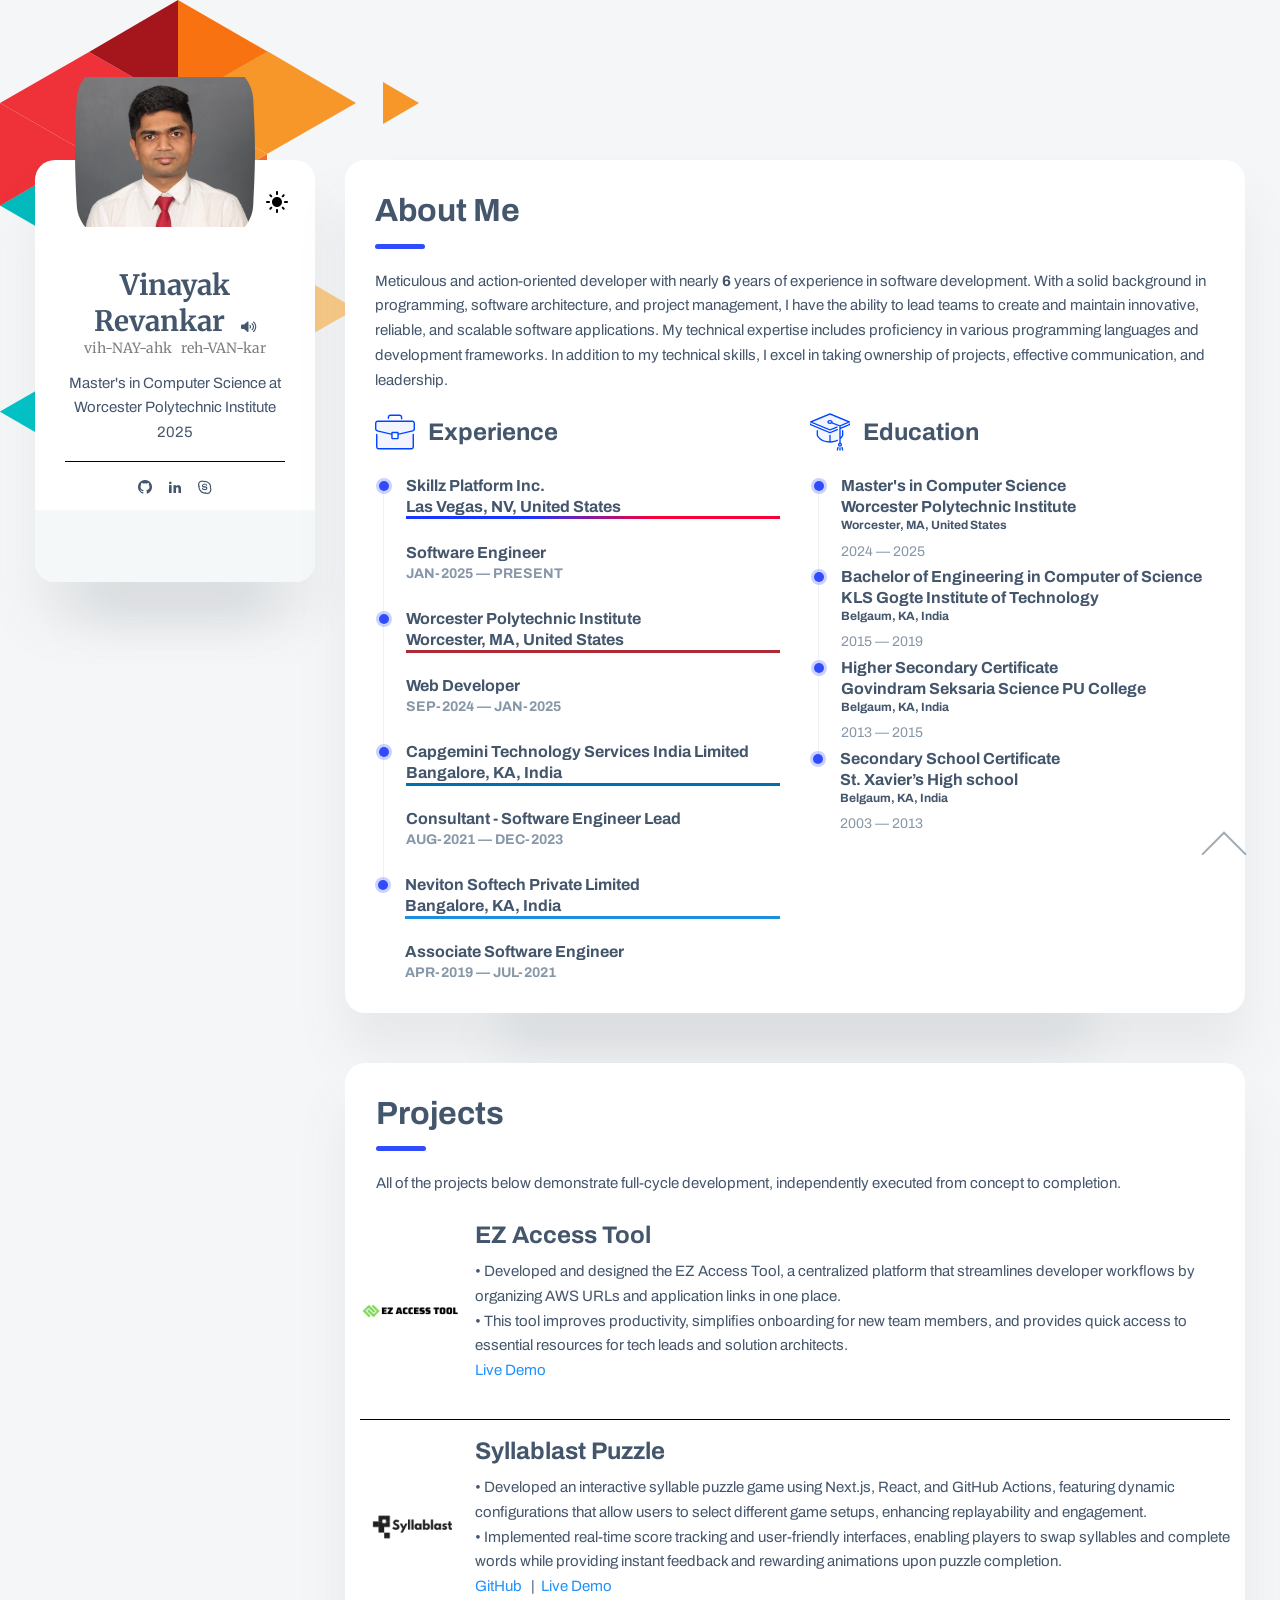
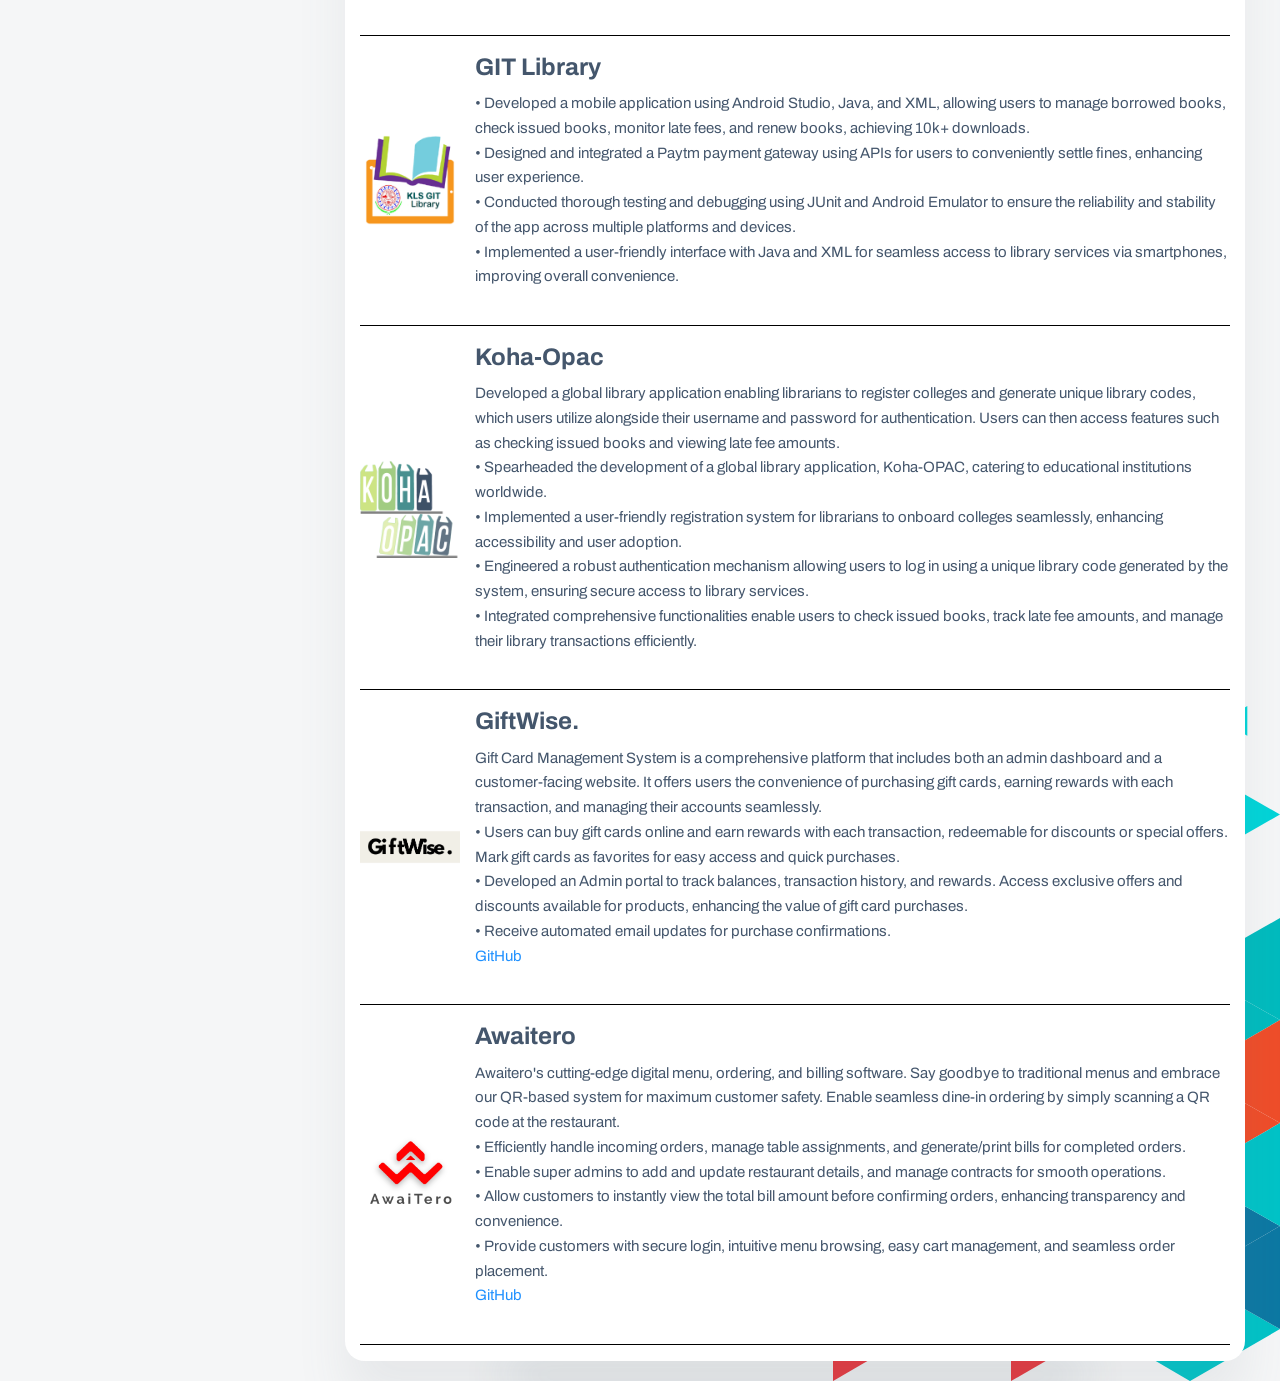
==== index.html @ 893b1bce "updated project description" ====
<!DOCTYPE html>
<html lang="en">
   <head>
      <!-- Google tag (gtag.js) -->
      <script async src="https://www.googletagmanager.com/gtag/js?id=G-YQVTZNMRY7"></script>
      <script>
         window.dataLayer = window.dataLayer || [];
         function gtag() { dataLayer.push(arguments); }
         gtag('js', new Date());
         
         gtag('config', 'G-YQVTZNMRY7');
      </script>
      <meta charset="utf-8" />
      <title>Vinayak Revankar Portfolio</title>
      <script>
         window.onload = preloadFunc();
         
         function preloadFunc() {
         	// var url_string = window.location.href
         	// var url = new URL(url_string);
         	// var urlWebId = url.searchParams.get("webid");
         	// if(urlWebId==null)
         	// { 
         	// 	let webid = Math.floor(Math.random() * (9999 - 500) ) + 15
         	// 	window.location.replace(`http://127.0.0.1:5500/about.html?webid=${webid}&bypass=1&mode=dark`);
         	// }
         
         	document.write('<link rel="stylesheet" type="text/css" href="assets/styles/style.css"/>');
         	let mode = localStorage.getItem("mode");
         
         	if (!mode || mode == "light") {
         		localStorage.setItem("mode", 'light');
         	} else if (mode == "dark") {
         		document.write('<link rel="stylesheet" type="text/css" href="assets/styles/style-dark.css"/>');
         		localStorage.setItem("mode", 'dark')
         
         	}
         }
         
      </script>
      <script src="https://code.jquery.com/jquery-3.6.0.js"
         integrity="sha256-H+K7U5CnXl1h5ywQfKtSj8PCmoN9aaq30gDh27Xc0jk=" crossorigin="anonymous"></script>
      <link rel="stylesheet" type="text/css" href="assets/styles/custom-style.css" />
      <!-- Meta Data -->
      <meta http-equiv="X-UA-Compatible" content="IE=edge">
      <meta name="viewport" content="width=device-width, initial-scale=1, shrink-to-fit=no">
      <meta name="description" content="Vinayak Revankar">
      <meta name="keywords" content="vinayak revankar, vinayak, revankar, full stack developer, web developer, software engineer, portfolio, mobile app developer, JavaScript, AWS, Python, Android apps">
      
      <link rel="icon" type="image/svg+xml" href="assets/images/favicon/favicon.svg" />
    
      <link rel="manifest" href="assets/images/favicon/site.webmanifest" />
      <link rel="icon" href="assets/images/favicon/favicon.ico" sizes="any">
      <!-- PNGs (for legacy + Apple/Android needs) -->
      <link rel="icon" type="image/png" sizes="16x16" href="assets/images/favicon/favicon-16x16.png">
      <link rel="icon" type="image/png" sizes="32x32" href="assets/images/favicon/favicon-32x32.png">
      <link rel="icon" type="image/png" sizes="48x48" href="assets/images/favicon/favicon-48x48.png">
      <link rel="icon" type="image/png" sizes="192x192" href="assets/images/favicon/favicon-192x192.png">
      <link rel="icon" type="image/png" sizes="512x512" href="assets/images/favicon/favicon-512x512.png">


      <!-- Apple -->
      <link rel="apple-touch-icon" href="assets/images/favicon/apple-touch-icon.png">
      
      <!-- PWA Manifest -->
      <link rel="manifest" href="/site.webmanifest">
      
      <!-- Theme colors (optional but nice for mobile status bars) -->
      <meta name="theme-color" content="#062E24">
      <meta name="msapplication-TileColor" content="#062E24">

      
      <link rel="stylesheet" href="https://cdnjs.cloudflare.com/ajax/libs/font-awesome/6.0.0-beta3/css/all.min.css">
      <meta name="apple-mobile-web-app-title" content="VR Portfolio" />
      <meta http-equiv="Cache-Control" content="no-cache, no-store, must-revalidate">
      <meta http-equiv="Pragma" content="no-cache">
      <meta http-equiv="Expires" content="0">
      <link rel="shortcut icon" type="image/png" href="assets/images/favicon/favicon.png" />
   </head>
   <!-- bg-triangle  -->
   <body class="bg-triangles">
      <!-- Preloader -->
      <div class="preloader">
         <div class="preloader__wrap">
            <div class="circle-pulse">
               <div class="circle-pulse__1"></div>
               <div class="circle-pulse__2"></div>
            </div>
            <div class="preloader__progress"><span></span></div>
         </div>
      </div>
      <main class="main">
         <div class="container gutter-top">
            <div class="row sticky-parent" style="margin-bottom: 20px;">
               <!-- Sidebar -->
               <aside class="col-12 col-md-12 col-xl-3">
                  <div class="sidebar box shadow pb-0 sticky-column">
                     <span style="height:20px;line-height:20px;width:20px;float: right;" id="modeLight"
                        onclick="changeState();">
                        <svg focusable="false" xmlns="http://www.w3.org/2000/svg" enable-background="new 0 0 24 24"
                           height="24" viewBox="0 0 24 24" width="24">
                           <rect fill="none" height="24" width="24"></rect>
                           <path
                              d="M12,7c-2.76,0-5,2.24-5,5s2.24,5,5,5s5-2.24,5-5S14.76,7,12,7L12,7z M2,13l2,0c0.55,0,1-0.45,1-1s-0.45-1-1-1l-2,0 c-0.55,0-1,0.45-1,1S1.45,13,2,13z M20,13l2,0c0.55,0,1-0.45,1-1s-0.45-1-1-1l-2,0c-0.55,0-1,0.45-1,1S19.45,13,20,13z M11,2v2 c0,0.55,0.45,1,1,1s1-0.45,1-1V2c0-0.55-0.45-1-1-1S11,1.45,11,2z M11,20v2c0,0.55,0.45,1,1,1s1-0.45,1-1v-2c0-0.55-0.45-1-1-1 C11.45,19,11,19.45,11,20z M5.99,4.58c-0.39-0.39-1.03-0.39-1.41,0c-0.39,0.39-0.39,1.03,0,1.41l1.06,1.06 c0.39,0.39,1.03,0.39,1.41,0s0.39-1.03,0-1.41L5.99,4.58z M18.36,16.95c-0.39-0.39-1.03-0.39-1.41,0c-0.39,0.39-0.39,1.03,0,1.41 l1.06,1.06c0.39,0.39,1.03,0.39,1.41,0c0.39-0.39,0.39-1.03,0-1.41L18.36,16.95z M19.42,5.99c0.39-0.39,0.39-1.03,0-1.41 c-0.39-0.39-1.03-0.39-1.41,0l-1.06,1.06c-0.39,0.39-0.39,1.03,0,1.41s1.03,0.39,1.41,0L19.42,5.99z M7.05,18.36 c0.39-0.39,0.39-1.03,0-1.41c-0.39-0.39-1.03-0.39-1.41,0l-1.06,1.06c-0.39,0.39-0.39,1.03,0,1.41s1.03,0.39,1.41,0L7.05,18.36z">
                           </path>
                        </svg>
                     </span>
                     <span style="height:20px;line-height:20px;width:20px;float: right;" id="modeDark"
                        style="fill: whit;" onclick="changeState();">
                        <svg style="fill: white;" focusable="false" xmlns="http://www.w3.org/2000/svg"
                           enable-background="new 0 0 24 24" height="24" viewBox="0 0 24 24" width="24">
                           <rect fill="none" height="24" width="24"></rect>
                           <path
                              d="M12,3c-4.97,0-9,4.03-9,9s4.03,9,9,9s9-4.03,9-9c0-0.46-0.04-0.92-0.1-1.36c-0.98,1.37-2.58,2.26-4.4,2.26 c-2.98,0-5.4-2.42-5.4-5.4c0-1.81,0.89-3.42,2.26-4.4C12.92,3.04,12.46,3,12,3L12,3z">
                           </path>
                        </svg>
                     </span>
                     <svg class="avatar avatar--180" viewBox="0 0 188 188">
                        <g class="avatar__box">
                           <image xlink:href="assets/img/myphotoV1.jpg" height="100%" width="100%" />
                        </g>
                     </svg>
                     <div class="text-center">
                        <h3 class="title title--h2 sidebar__user-name">
                           <ruby class="name-ruby">
                           <span class="name-text">Vinayak Revankar <i class="fas fa-volume-up fa-xxs speak-icon small-icon" onclick="pronounceName()"></i></span> 
                           <rt>vih-NAY-ahk &nbsp; reh-VAN-kar</rt> 
                           </ruby>
                        </h3>
                        <!-- <br> 🇮🇳|🇺🇸 </h3> -->
                        <div> Master's in Computer Science at Worcester Polytechnic Institute 2025 <br></div>
                        <hr class="color">
                        <span class="badge1 badge-primary" hidden>
                           Actively looking for internship for Spring 2025 <br>
                           <!-- <button class="badge1 badge-primary" style="color: black;"
                              onclick="window.open(``)"><i
                              	class="font-icon icon-download"></i> Download CV </a></button> -->
                        </span>
                        <!-- Social -->
                        <div class="social">
                           <a class="social__link" aria-label="Twitter" rel="noreferrer"
                              href="https://github.com/Vinayakrevankar" target="_blank"><i
                              class="font-icon icon-github"></i></a>
                           <a class="social__link" aria-label="Twitter" rel="noreferrer"
                              href="https://in.linkedin.com/in/vinayakrevankar" target="_blank"><i
                              class="font-icon icon-linkedin2"></i></a>
                           <a class="social__link" aria-label="Twitter" rel="noreferrer"
                              href="https://join.skype.com/invite/rC9f81HfeksU" target="_blank"><i
                              class="font-icon icon-skype"></i></a>
                        </div>
                     </div>
                     <div class="sidebar__info box-inner box-inner--rounded">
                        <ul class="contacts-block">
                           <!-- <li class="contacts-block__item" data-toggle="tooltip" data-placement="top"
                              title="E-mail">
                              <a href="mailto:vinayakanrevankar@gmail.com" style="font-size:small"><i
                              		class="font-icon icon-envelope"></i> vinayakanrevankar@gmail.com</a>
                              </li>
                              <li class="contacts-block__item" data-toggle="tooltip" data-placement="top"
                              title="Phone">
                              <a href="tel:+16177929284"><i class="font-icon icon-phone"></i>+1 (617) 792-9284</a>
                              </li>
                              <a href="./assets/Vinayak_Revankar.vcf" style="margin-top:25px;" id="saveContact"><span
                              	id="spanSaveContact">
                              	Save contact
                              </span></a> -->
                        </ul>
                     </div>
                  </div>
                  <br>
               </aside>
               <!-- Content -->
               <div class="col-12 col-md-12 col-xl-9">
                  <div class="box shadow pb-0">
                     <!-- Menu -->
                     <!-- About -->
                     <div class="pb-0 pb-sm-2">
                        <h1 class="title title--h1 first-title title__separate">About Me</h1>
                        <p id="aboutMe"></p>
                     </div>
                     <!-- What -->
                     <div class="pb-0">
                        <div class="row">
                           <div class="col-12 col-lg-6">
                              <h2 class="title title--h3"><img class="title-icon"
                                 src="assets/icons/icon-experience.svg" alt="" /> Experience</h2>
                              <div class="timeline" id="ListOfCompanies">
                              </div>
                           </div>
                           <div class="col-12 col-lg-6">
                              <h2 class="title title--h3"><img class="title-icon"
                                 src="assets/icons/icon-education.svg" alt="" /> Education</h2>
                              <div class="timeline">
                                 <!-- Item -->
                                 <article class="timeline__item">
                                    <h5 class="title title--h5 timeline__title">Master's in Computer Science
                                    </h5>
                                    <h5 class="title title--h5 timeline__title"><span onclick="openWebsite('wpi.edu')">Worcester Polytechnic Institute </span></h5>
                                    <h6 class="title title--h6 timeline__title">	Worcester, MA, United States</h6>
                                    <span class="timeline__period">2024 — 2025</span>
                                 </article>
                                 <article class="timeline__item">
                                    <h5 class="title title--h5 timeline__title">Bachelor of Engineering in
                                       Computer of Science
                                    </h5>
                                    <h5 class="title title--h5 timeline__title"><span onclick="openWebsite('git.edu')">KLS Gogte Institute of
                                       Technology </span>
                                    </h5>
                                    <h6 class="title title--h6 timeline__title">Belgaum, KA, India</h6>
                                    <span class="timeline__period">2015 — 2019</span>
                                 </article>
                                 <!-- Item -->
                                 <article class="timeline__item">
                                    <h5 class="title title--h5 timeline__title">Higher Secondary Certificate
                                    </h5>
                                    <h5 class="title title--h5 timeline__title"><span onclick="openWebsite('gssbgm.edu.in')"> Govindram Seksaria Science PU
                                       College </span>
                                    </h5>
                                    <h6 class="title title--h6 timeline__title">Belgaum, KA, India</h6>
                                    <span class="timeline__period">2013 — 2015</span>
                                 </article>
                                 <!-- Item -->
                                 <article class="timeline__item">
                                    <h5 class="title title--h5 timeline__title">Secondary School Certificate
                                    </h5>
                                    <h5 class="title title--h5 timeline__title">St. Xavier’s High school </h5>
                                    <h6 class="title title--h6 timeline__title">Belgaum, KA, India</h6>
                                    <span class="timeline__period">2003 — 2013</span>
                                 </article>
                              </div>
                           </div>
                        </div>
                     </div>
                  </div>
                  <br>
                  <!-- <div class="box shadow pb-0">
                     <div class="row">
                     	<div class="row">
                     		<div class="col-12 col-lg-12">
                     			<div class="pb-0 pb-sm-2">
                     				<h1 class="title title--h1 first-title title__separate">Skills</h1>
                     				<div style="display: flex;">
                     					<ul id="skills"></ul>
                     
                     				</div>
                     			</div>
                     
                     
                     		</div>
                     
                     	</div>
                     </div>
                     </div> -->
                  <br>
                  <div class="box shadow pb-0">
                     <div class="row">
                        <div id="Projects">
                           <div class="pb-0 pb-sm-2 pl-3">
                              <h1 class="title title--h1 first-title title__separate">Projects</h1>
                              <p> All of the projects below demonstrate full-cycle development, independently executed from concept to completion. </p>
                           </div>
                           <div id="projectContent">
                              
                           </div>
                        </div>
                     </div>
                  </div>
               </div>
            </div>
         </div>
      </main>
      <div class="back-to-top"></div>
      <!-- SVG masks -->
      <svg class="svg-defs">
         <clipPath id="avatar-box">
            <path
               d="M1.85379 38.4859C2.9221 18.6653 18.6653 2.92275 38.4858 1.85453 56.0986.905299 77.2792 0 94 0c16.721 0 37.901.905299 55.514 1.85453 19.821 1.06822 35.564 16.81077 36.632 36.63137C187.095 56.0922 188 77.267 188 94c0 16.733-.905 37.908-1.854 55.514-1.068 19.821-16.811 35.563-36.632 36.631C131.901 187.095 110.721 188 94 188c-16.7208 0-37.9014-.905-55.5142-1.855-19.8205-1.068-35.5637-16.81-36.63201-36.631C.904831 131.908 0 110.733 0 94c0-16.733.904831-37.9078 1.85379-55.5141z" />
         </clipPath>
         <clipPath id="avatar-hexagon">
            <path
               d="M0 27.2891c0-4.6662 2.4889-8.976 6.52491-11.2986L31.308 1.72845c3.98-2.290382 8.8697-2.305446 12.8637-.03963l25.234 14.31558C73.4807 18.3162 76 22.6478 76 27.3426V56.684c0 4.6805-2.5041 9.0013-6.5597 11.3186L44.4317 82.2915c-3.9869 2.278-8.8765 2.278-12.8634 0L6.55974 68.0026C2.50414 65.6853 0 61.3645 0 56.684V27.2891z" />
         </clipPath>
      </svg>
      <!-- JavaScripts -->
      <script src="assets/js/jquery-3.4.1.min.js"></script>
      <script src="assets/js/plugins.min.js"></script>
      <script src="assets/js/common.js"></script>
      <script src="assets/js/util.js"></script>
      <script src="assets/constant/constant.js"></script>
      <script>
         document.getElementById('shareBtn').addEventListener('click', async () => {
           if (navigator.share) {
         	try {
         	  await navigator.share({
         		title: 'My Portfolio',
         		text: 'Check out my work!',
         		url: window.location.href,
         	  });
         	  console.log('Shared successfully');
         	} catch (error) {
         	  console.error('Error sharing:', error);
         	}
           } else {
         	alert('Sharing not supported on this browser.');
           }
         });
          
      </script>
      <script>
         document.addEventListener("DOMContentLoaded", function() {
           let copyText = document.getElementById("copy-text");
           let timer;
         
           // Listen for mousedown (or touchstart for mobile)
           copyText.addEventListener("mousedown", function() {
               // Start a timer
               timer = setTimeout(() => {
                   copyToClipboard();
               }, 1000);  // 1000ms = 1 second of long press
           });
         
           // Clear the timer if mouse is released too early
           copyText.addEventListener("mouseup", function() {
               clearTimeout(timer);
           });
         
           // Function to copy the URL
           function copyToClipboard() {
               let currentUrl = window.location.href;
               navigator.clipboard.writeText(currentUrl).then(() => {
                   alert("URL copied to clipboard!");
               }).catch(err => {
                   alert("Failed to copy URL: " + err);
               });
           }
         });
         
          
      </script>
      <script>
         function openWebsite(url) {
               window.open(url, "_blank");  // Replace with the website you want
           	}
         function pronounceName() {
         	const name = "Vinayak Revankar";
         	const utterance = new SpeechSynthesisUtterance(name);
         	utterance.lang = 'en-US';  // Set language, adjust if needed
         	utterance.rate = 0.75;        // Set the rate of speech
         	utterance.pitch = 1;       // Set the pitch of speech
         	utterance.volume = 0.7; 
         	window.speechSynthesis.speak(utterance);
         }
         
         function generateProjectContainer({ imageSrc, projectTitle, description, link }) {
         
         	return `<div class="container_project">
         		<div class="image_project">
         			<img src="${imageSrc}" alt="${projectTitle}" style="width: 100px;height: 100px;margin-right:15px">
         		</div>
         		<div class="text_project">
         			<h4 class="title">${projectTitle}</h4>
         			<p>${description} <br> ${ link ? Object.keys(link).map(p => `<a href="${link[p]}">${p.replace("_", " ")}</a>`).join("\n &nbsp; | &nbsp;") : ""}</p>
         			
         		</div>
         	</div><hr>`
         }
         
         projects.forEach(val => {
         	$('#projectContent').append(generateProjectContainer(val))
         })
         // displaySaveContact();
         window.addEventListener("resize", displaySaveContact)
         let color = localStorage.getItem("mode") == "light" ? "black" : "white";
         // document.getElementById("spanSaveContact").style.color = color;
         
         document.getElementById("modeLight").style.display = localStorage.getItem("mode") == 'light' ? "block" : "none";
         document.getElementById("modeDark").style.display = localStorage.getItem("mode") == 'dark' ? "block" : "none";;
         
         $(document).ready(function () {
         
         	let multiplePosition = ({ role, duration, description }) => `
         									<h5 class="title title--h5 timeline__title">${role}<br>
         										<span class="timeline__period">${duration}<\/span>
         									<p class="timeline__description">${description || ''}<\/p>
         									<\/h5>
         								`
         
         	// $("#skills").append(CV.skills.map(val => ` <li style="justify-content: space-between;"> ${val.type}: ${val.list} </li>`).join("\n"));
         	$("#aboutMe").append(CV.aboutMe);
         	let listOfCompanies = CV.companies.map(company => {
         		let dat = `<article class="timeline__item"><span onclick="openWebsite('${company.website}')"><h5 class="title title--h5 timeline__title ${flags.applyTheme && localStorage.getItem("mode") !== "dark"  ? company.themeClass?.text: ""}">${company.name} <br> ${company.address}</h5><br>`
         		dat += company.details.map(position => multiplePosition(position)).join("\n") + "</span></article>";
         		return dat;
         	}).join("\n");
         	$("#ListOfCompanies").append(listOfCompanies);
         
         	// Get all HR tags
         	var hrTags = document.querySelectorAll('hr');
         	hrTags.forEach(function (hr) {
         		// Change the color to red
         		if (localStorage.getItem("mode") == "light" || !localStorage.getItem("mode"))
         			hr.style.borderColor = 'black'; // Change color to any valid CSS color
         		else
         			hr.style.borderColor = 'white';
         	});
         
         });
      </script>
   </body>

</html>
---- assets/styles/style.css ----
/* ------------------------------------------------

 - General Styles
 - Background
 - Typography
 - Preloader
 - Form
 - Button
 - Preloader
 - Sidebar
 - Sections
 - Navbar
 - Footer
 - Cases
 - Clients
 - Contact
 - Single post
 - Footer
 - Contact
 - Portfolio
 - News
 - Single news
 - Testimonials
 - Timeline
 - Other
 
------------------------------------------------ */

/* @import url("https://stackpath.bootstrapcdn.com/bootstrap/4.4.1/css/bootstrap.min.css");
@import url("https://unpkg.com/swiper/swiper-bundle.min.css");
@import url("https://cdnjs.cloudflare.com/ajax/libs/simplebar/5.3.0/simplebar.min.js"); */

@import url("../js/bootstrap.min.css");
/* @import url("../js/swiper.min.css"); */
@import url("../js/simplebar.min.css");
@import url(../icons/style.css);
@import url("https://fonts.googleapis.com/css?family=Archivo:400,400i,500,500i,600,600i,700,700i&display=swap");
@import url("https://fonts.googleapis.com/css?family=Merriweather:400,900&display=swap");
/* -----------------------------------------------------------------
    - General Styles
----------------------------------------------------------------- */
*,
::before,
::after {
  background-repeat: no-repeat;
  box-sizing: border-box;
}

html {
  font-size: 16px;
  -webkit-overflow-scrolling: touch;
  -webkit-box-sizing: border-box;
  box-sizing: border-box;
  -ms-overflow-x: hidden;
}

body, html {
  font-size: 1rem;
  -webkit-text-size-adjust: 100%;
}

body {
  background-color: #F5F6F7;
  color: #44566C;
  font-family: "Archivo", sans-serif;
  font-size: 0.9375rem;
  font-weight: 400;
  line-height: 1.65;
  min-height: 100vh;
  overflow-x: hidden;
  -ms-overflow-style: scrollbar;
  -webkit-font-smoothing: antialiased;
}
@media only screen and (max-width: 580px) {
  body {
    line-height: 1.6;
  }
}

html.is-scroll-disabled body {
  height: 100vh;
  overflow: hidden;
}

@media all and (-ms-high-contrast: none), (-ms-high-contrast: active) {
  html.is-scroll-disabled {
    overflow: hidden;
  }
}
.no-scroll {
  overflow: hidden;
  -ms-overflow-style: none;
}

.no-scroll-height {
  overflow-x: hidden;
}

.svg-defs {
  position: absolute;
  height: 0;
  width: 0;
}

.bg-triangles {
  background-image: url(../images/triangles-top.svg), url(../images/triangles-bottom.svg);
  background-position: left top, right bottom;
  background-repeat: no-repeat;
  background-size: inherit;
}
@media only screen and (max-width: 580px) {
  .bg-triangles {
    background-size: contain;
  }
}
.bg-triangles-2 {
  background-image: url(../images/triangle-2-top.svg), url(../images/triangle-2-bottom.svg);
  background-position: right top, left bottom;
  background-repeat: no-repeat;
  background-size: 50%;
  background-attachment: fixed;
}
@media only screen and (max-width: 991px) {
  .bg-triangles-2 {
    background-size: contain;
  }
}
.bg-peach {
  background-image: linear-gradient(115.29deg, #FFF2E7 1.33%, #FFCADA 98.21%);
  background-attachment: fixed;
}
.bg-green {
  background-image: linear-gradient(115.29deg, #0DC8A9 1.33%, #32CBC8 98.21%);
  background-attachment: fixed;
}
.bg-green-2 {
  background-image: linear-gradient(135deg, #9be15d 0%, #00d9a6 100%);
  background-attachment: fixed;
}

/* -----------------------------------------------------------------
    - Typography
----------------------------------------------------------------- */
h1, h2, h3, h4, h5, h6 {
  font-family: "Archivo", sans-serif;
  font-weight: 700;
  line-height: 1.3;
}

.title--h1 {
  font-size: 2rem;
  margin-bottom: 1.0625rem;
}
@media only screen and (max-width: 580px) {
  .title--h1 {
    font-size: 1.75rem;
  }
}
.title--h2 {
  font-size: 1.75rem;
}
@media only screen and (max-width: 580px) {
  .title--h2 {
    font-size: 1.5rem;
  }
}
.title--h3 {
  font-size: 1.5rem;
  margin-bottom: 1.3125rem;
}
@media only screen and (max-width: 580px) {
  .title--h3 {
    font-size: 1.25rem;
    margin-bottom: 1rem;
  }
}
.title--h4 {
  font-size: 1.25rem;
  margin-bottom: 0.8125rem;
}
@media only screen and (max-width: 580px) {
  .title--h4 {
    font-size: 1rem;
  }
}
.title--h5 {
  font-size: 1rem;
}
@media only screen and (max-width: 580px) {
  .title--h5 {
    font-size: 0.9375rem;
  }
}
.title--h6 {
  font-size: 0.75rem;
}
.title--center {
  text-align: center;
}
.title--tone {
  color: #304CFD;
}
.title-icon {
  margin-right: 0.5rem;
  margin-top: -0.25rem;
  height: 2.5rem;
  width: 2.5rem;
}
@media only screen and (max-width: 580px) {
  .title-icon {
    height: 2.0833333333rem;
    width: 2.0833333333rem;
  }
}
.title__separate {
  margin-bottom: 2.3125rem;
  position: relative;
}
.title__separate::before {
  content: '';
  background-color: #304CFD;
  border-radius: 0.5rem;
  height: 0.3125rem;
  position: absolute;
  bottom: -1.0625rem;
  left: 0;
  width: 3.125rem;
  z-index: 1;
}
@media only screen and (max-width: 580px) {
  .title__separate {
    margin-bottom: 1.5rem;
  }
  .title__separate::before {
    height: 0.1875rem;
    bottom: -0.5625rem;
    width: 3rem;
  }
}

@media only screen and (max-width: 991px) {
  .first-title {
    transition: all .3s ease-in-out;
  }
}

@media only screen and (max-width: 991px) {
  .open-menu .first-title {
    padding-top: 2.5625rem;
  }
}
@media only screen and (max-width: 580px) {
  .open-menu .first-title {
    padding-top: 0;
  }
}

.weight--400 {
  font-weight: 400;
}
.weight--500 {
  font-weight: 500;
}
.weight--600 {
  font-weight: 600;
}
.weight--700 {
  font-weight: 700;
}

.color--light {
  color: #8697A8;
}
.color--dark {
  color: #44566C;
}

.block-quote {
  font-size: 1.3125rem;
  font-weight: 400;
  font-style: italic;
  margin: 1.8125rem 0;
  position: relative;
  line-height: 1.6;
}
@media only screen and (max-width: 991px) {
  .block-quote {
    padding-left: 3.8125rem;
  }
}
@media only screen and (max-width: 580px) {
  .block-quote {
    font-size: 1.125rem;
    margin: 1rem 0;
    padding-left: 0;
    padding-top: 2.8125rem;
  }
  .block-quote p {
    margin-bottom: 0.5rem;
  }
}
.block-quote::before {
  background-image: url(../images/icon-quote.svg);
  background-repeat: no-repeat;
  background-position: center;
  background-size: cover;
  content: '';
  height: 2.125rem;
  margin: 0 auto;
  position: absolute;
  top: 0;
  left: -3.375rem;
  width: 2.125rem;
}
@media only screen and (max-width: 991px) {
  .block-quote::before {
    left: 0;
  }
}
.block-quote__author {
  font-size: 1rem;
  font-style: normal;
  display: block;
  margin-top: 0.5625rem;
  padding-left: 3rem;
  position: relative;
}
@media only screen and (max-width: 580px) {
  .block-quote__author {
    font-size: 0.875rem;
    margin-top: 0;
    padding-left: 2rem;
  }
}
.block-quote__author::before {
  content: '';
  background-color: #44566C;
  height: 0.0625rem;
  margin-bottom: auto;
  margin-top: auto;
  position: absolute;
  top: 0;
  bottom: 0;
  left: 0;
  width: 2rem;
}
@media only screen and (max-width: 580px) {
  .block-quote__author::before {
    width: 1rem;
  }
}

a {
  color: #304CFD;
  cursor: pointer;
  text-decoration: none;
  -webkit-text-decoration-skip: objects;
  transition: color 0.3s cubic-bezier(0.72, 0.16, 0.345, 0.875);
}
a:hover {
  color: #304CFD;
  outline: none;
  text-decoration: underline;
}
a.decoration--none {
  text-decoration: none;
}

.noGutters-Top {
  margin-top: 0 !important;
}
.noGutters-Bottom {
  margin-bottom: 0 !important;
}
.noGutters-Left {
  margin-left: 0 !important;
}
.noGutters-Right {
  margin-right: 0 !important;
}

.description {
  color: #F5F8F9;
  margin-bottom: 1.875rem;
}

.foreword {
  color: #F5F8F9;
  font-size: 1.125rem;
}

img {
  max-width: 100%;
  -webkit-user-select: none;
  -moz-user-select: none;
  -ms-user-select: none;
  user-select: none;
}

iframe {
  background-color: #44566C;
  border: 0;
  display: block;
  height: 100%;
  width: 100%;
}

.cover {
  object-fit: cover;
  object-position: center;
  font-family: 'object-fit: cover; object-position: center;';
  height: 100%;
  width: 100%;
}

::-moz-selection {
  background: transparent;
  color: #304CFD;
}

::selection {
  background: transparent;
  color: #304CFD;
}

/* -----------------------------------------------------------------
    - Form
----------------------------------------------------------------- */
.input, .textarea, select,
.custom-select {
  background-color: #F5F8F9;
  border: 1px solid #F5F8F9;
  border-radius: 20px;
  box-shadow: none;
  color: #44566C;
  font-size: inherit;
  height: auto;
  padding: 0.875rem 1.375rem 0.8125rem;
  position: relative;
  width: 100%;
  -webkit-appearance: none;
  -moz-appearance: none;
  appearance: none;
}
@media only screen and (max-width: 580px) {
  .input, .textarea, select,
  .custom-select {
    padding: 0.8125rem 1.375rem 0.75rem;
  }
}

.input:focus, .textarea:focus, select:focus,
.custom-select:focus {
  background-color: #F5F8F9;
  color: #44566C;
  box-shadow: none;
  outline: none;
}

.input {
  line-height: inherit;
}
@media all and (-ms-high-contrast: none), (-ms-high-contrast: active) {
  .input {
    line-height: 0;
  }
}
.input--white {
  background-color: #fff;
}
.input--white:focus {
  background-color: #fff;
}
.input__icon {
  padding-left: 3.375rem;
}
@media only screen and (max-width: 580px) {
  .input__icon {
    padding-left: 2.8125rem;
  }
}

.textarea {
  border-radius: 20px;
  display: block;
  padding: 0.8125rem 1.1875rem;
  resize: none;
}
.textarea--white {
  background-color: #fff;
}
.textarea--white:focus {
  background-color: #fff;
}

.form-group {
  margin-bottom: 2rem;
  position: relative;
}
@media only screen and (max-width: 580px) {
  .form-group {
    margin-bottom: 1.6875rem;
  }
}
.form-group .font-icon {
  color: #8697A8;
  font-size: 1.0625rem;
  margin: auto 0;
  position: absolute;
  top: 0;
  bottom: 0;
  left: 2.375rem;
  height: 1rem;
  width: 1rem;
  z-index: 1;
}
@media only screen and (max-width: 580px) {
  .form-group .font-icon {
    font-size: 1rem;
    left: 2.0625rem;
  }
}

.help-block {
  position: absolute;
  font-size: 0.75rem;
  line-height: 1.4;
  padding-top: 0.3125rem;
  padding-left: 0.375rem;
}
@media only screen and (max-width: 580px) {
  .help-block {
    font-size: 0.6875rem;
  }
}

.with-errors {
  color: #FF3D57;
}

.has-error input,
.has-error textarea,
.has-error input:focus,
.has-error textarea:focus {
  border-color: #FF3D57;
}

#validator-contact {
  font-size: 0.875rem;
  margin-top: 1rem;
}

.form-control::-webkit-input-placeholder {
  color: #8697A8;
}

.form-control::-moz-placeholder {
  color: #8697A8;
}

.form-control:-ms-input-placeholder {
  color: #8697A8;
}

.form-control::-ms-input-placeholder {
  color: #8697A8;
}

.form-control::placeholder {
  color: #8697A8;
}

input:invalid,
textarea:invalid {
  outline: none !important;
}

.custom-control-input:focus ~ .custom-control-label::before {
  box-shadow: 0 0 0 0.125rem rgba(48, 76, 253, 0.25);
}
.custom-control-input:focus:not(:checked) ~ .custom-control-label::before {
  border-color: #304CFD;
}
.custom-control-input:not(:disabled):active ~ .custom-control-label::before {
  border-color: #fff;
  background-color: transparent;
}
.custom-control-input:checked ~ .custom-control-label::before {
  border-color: #304CFD;
  background-color: #304CFD;
}

.custom-control-label {
  line-height: 1.55;
  padding-left: 0.5rem;
}
.custom-control-label::before {
  background-color: transparent;
  border: 1px solid #F0F0F6;
}

select,
.custom-select {
  background: url("data:image/svg+xml,%3csvg xmlns='http://www.w3.org/2000/svg' viewBox='0 0 4 5'%3e%3cpath fill='%23fff' d='M2 0L0 2h4zm0 5L0 3h4z'/%3e%3c/svg%3e") no-repeat right 0.1rem center/10px 16px;
}
select option,
.custom-select option {
  color: #44566C;
}

.dropdown-menu {
  border: 0;
  border-radius: 10px;
  box-shadow: 0 0.5rem 2.5rem rgba(134, 151, 168, 0.25);
  color: #5F6F81;
  font-size: 0.9375rem;
}
.dropdown-menu::before {
  content: '';
  border-left: 0.375rem solid transparent;
  border-right: 0.375rem solid transparent;
  border-bottom: 0.375rem solid #fff;
  height: 0;
  position: absolute;
  top: -0.375rem;
  left: 1.0625rem;
  width: 0;
}
.dropdown.dropup .dropdown-menu::before {
  border-left: 0.375rem solid transparent;
  border-right: 0.375rem solid transparent;
  border-top: 0.375rem solid #fff;
  border-bottom: 0.375rem solid transparent;
  top: auto;
  bottom: -0.75rem;
}

.progress {
  background-color: #F0F0F6;
  border-radius: 1rem;
  height: 1.5rem;
  margin-bottom: 1.5rem;
  overflow: inherit;
  position: relative;
  text-align: right;
}
@media only screen and (max-width: 580px) {
  .progress {
    margin-bottom: 1rem;
  }
}
.progress:last-child {
  margin-bottom: 0;
}
.progress-bar {
  background-color: #304CFD;
  border-radius: 1rem;
  overflow: hidden;
  position: relative;
  width: 0%;
  z-index: 1;
}
.progress .progress-text {
  display: flex;
  align-items: center;
  justify-content: space-between;
  height: 100%;
  padding-left: 0.8125rem;
  padding-right: 0.8125rem;
  position: absolute;
  top: 0;
  left: 0;
  width: 100%;
  z-index: 1;
}
.progress .progress-text > * {
  min-width: 0;
}

@media screen and (-ms-high-contrast: active), (-ms-high-contrast: none) {
  .progress-text span:nth-child(2) {
    float: right;
  }
}
.badge {
  font-size: 0.9375rem;
  font-weight: 400;
  border-radius: 10rem;
  padding: 0.5rem 1rem;
}
@media only screen and (max-width: 580px) {
  .badge {
    font-size: 0.875rem;
  }
}
.badge--light {
  background-color: #F5F6F7;
  color: #44566C;
}
.badge--gray {
  background-color: #F0F0F6;
  color: #44566C;
}
.badge--dark {
  background-color: #44566C;
  color: #fff;
}
.badge--blue {
  background-color: #304CFD;
  color: #fff;
}
.badge--blue-gradient {
  background-image: linear-gradient(to right, #0081ff 0%, #3fa0ff 50%, #0045ff 100%);
  color: #fff;
}
.badge--aqua {
  background-color: #00F1E2;
  color: #fff;
}
.badge--red {
  background-color: #FF3D57;
  color: #fff;
}
.badge--green {
  background-color: #cdf0d7;
  color: #2b9348;
  border-color: #2b9348;
}
.tooltip {
  font-family: "Archivo", sans-serif;
}
.tooltip-inner {
  max-width: 12.5rem;
  padding: 0.25rem 0.5625rem 0.25rem;
  background-color: #44566C;
  border-radius: 0.25rem;
  box-shadow: 0 1rem 2rem rgba(134, 151, 168, 0.25), 0 0.125rem 1rem rgba(134, 151, 168, 0.5);
}
.tooltip.show {
  opacity: 1;
}

.bs-tooltip-top .arrow::before,
.bs-tooltip-auto[x-placement^="top"] .arrow::before {
  border-width: 0.3125rem 0.3125rem 0;
  border-top-color: #44566C;
}

.bs-tooltip-right .arrow::before,
.bs-tooltip-auto[x-placement^="right"] .arrow::before {
  border-width: 0.3125rem 0.3125rem 0.3125rem 0;
  border-right-color: #44566C;
}

.bs-tooltip-left .arrow::before,
.bs-tooltip-auto[x-placement^="left"] .arrow::before {
  border-width: 0.3125rem 0 0.3125rem 0.3125rem;
  border-left-color: #44566C;
}

.bs-tooltip-bottom .arrow::before,
.bs-tooltip-auto[x-placement^="bottom"] .arrow::before {
  border-width: 0 0.3125rem 0.3125rem;
  border-bottom-color: #44566C;
}

.btn {
  background-color: #304CFD;
  border-radius: 20px;
  border: 0;
  box-shadow: 0 0.5rem 1rem rgba(48, 76, 253, 0.15), 0 0.125rem 0.25rem rgba(48, 76, 253, 0.15);
  color: #fff;
  cursor: pointer;
  font-size: 1rem;
  font-weight: 400;
  line-height: inherit;
  padding: 0.9375rem 2rem 0.875rem;
  position: relative;
  transition: .4s ease-in-out;
  white-space: nowrap;
}
.btn:hover {
  color: #fff;
  box-shadow: none;
  opacity: .9;
}
.btn:focus {
  box-shadow: 0 1.5rem 2.5rem rgba(48, 76, 253, 0.1), 0 0.5rem 1rem rgba(48, 76, 253, 0.1);
}
.btn::before {
  content: '';
  box-shadow: 0 0.25rem 2rem rgba(48, 76, 253, 0.25), 0 0.25rem 1rem rgba(48, 76, 253, 0.25);
  margin: 0 auto;
  height: 1rem;
  position: absolute;
  right: 0;
  bottom: 0;
  left: 0;
  transition: .4s ease-in-out;
  width: 64%;
  z-index: -1;
}
.btn:hover::before {
  box-shadow: none;
}
.btn--light {
  background-color: #F5F8F9;
  color: #44566C;
}
.btn--gray {
  background-color: #F0F0F6;
  color: #44566C;
}
.btn--dark {
  background-color: #44566C;
}
.btn--blue-gradient {
  background-size: 200% auto;
  background-image: linear-gradient(to right, #0081ff 0%, #3fa0ff 50%, #0045ff 100%);
}
.btn--red {
  background-color: #FF3D57;
  color: #fff;
}
.btn .font-icon {
  margin-right: 0.375rem;
}

button:focus {
  outline: none;
}

/* -----------------------------------------------------------------
    - Preloader
----------------------------------------------------------------- */
.preloader {
  display: flex;
  align-items: center;
  justify-content: center;
  background-color: #fff;
  position: fixed;
  top: 0;
  left: 0;
  width: 100%;
  height: 100%;
  overflow: hidden;
  text-align: center;
  z-index: 1106;
  opacity: 1;
}
.preloader > * {
  min-width: 0;
}
.preloader__wrap {
  width: 100%;
  max-width: 9.375rem;
}
.preloader__progress {
  background: #fff;
  height: 0.125rem;
  position: absolute;
  top: 0;
  left: 0;
  overflow: hidden;
  width: 100%;
}
.preloader__progress span {
  background: #304CFD;
  position: absolute;
  top: 0;
  left: 0;
  height: 100%;
  width: 0;
}

.circle-pulse > * {
  position: absolute;
  top: 50%;
  left: 50%;
  border-radius: 50%;
  box-sizing: border-box;
  transform: scale(0);
  animation: pulse 1.6s linear infinite;
}

.circle-pulse__1 {
  width: 6rem;
  height: 6rem;
  margin-top: -3rem;
  margin-left: -3rem;
  background-color: #304CFD;
}

.circle-pulse__2 {
  width: 4.8rem;
  height: 4.8rem;
  margin-top: -2.4rem;
  margin-left: -2.4rem;
  background-color: rgba(48, 76, 253, 0.7);
  animation-delay: -0.8s;
}

@keyframes pulse {
  0% {
    transform: scale(0, 0);
    opacity: 1;
  }
  100% {
    transform: scale(1, 1);
    opacity: 0;
  }
}
/* -----------------------------------------------------------------
    - Sidebar
----------------------------------------------------------------- */
@media only screen and (max-width: 1200px) {
  .sidebar {
    margin-bottom: 1.875rem;
  }
}
@media only screen and (max-width: 580px) {
  .sidebar {
    margin-bottom: 1rem;
  }
}
.sidebar .avatar {
  margin-top: -8rem;
  margin-bottom: 1.5625rem;
  margin-left: auto;
  margin-right: auto;
  transition: all .3s ease-in-out;
}
.sidebar__user-name {
  font-size: 1.8125rem;
  font-family: "Merriweather", serif;
  margin-bottom: 0.875rem;
  position: relative;
}
@media only screen and (max-width: 580px) {
  .sidebar__user-name {
    font-size: 1.5rem;
    margin-bottom: 0.625rem;
  }
}
.sidebar__info {
  padding-top: 1.5625rem;
}
@media only screen and (max-width: 1200px) {
  .sidebar__info {
    text-align: center;
  }
}
@media only screen and (max-width: 580px) {
  .sidebar__info {
    padding-top: 1.5rem;
    padding-bottom: 1.25rem;
  }
}
.sidebar .btn {
  width: 100%;
}
@media only screen and (max-width: 1200px) {
  .sidebar .btn {
    width: 40%;
  }
}
@media only screen and (max-width: 991px) {
  .sidebar .btn {
    width: 60%;
  }
}
@media only screen and (max-width: 768px) {
  .sidebar .btn {
    width: 100%;
  }
}

.contacts-block {
  list-style: none;
  padding-left: 0;
  margin-bottom: 0.5rem;
  overflow: hidden;
}
@media only screen and (max-width: 1200px) {
  .contacts-block {
    margin-bottom: 1rem;
  }
}
@media only screen and (max-width: 768px) {
  .contacts-block {
    margin-bottom: 0.5rem;
    font-size: 1rem;
  }
}
@media only screen and (max-width: 580px) {
  .contacts-block {
    font-size: 0.9375rem;
  }
}
.contacts-block__item {
  display: flex;
  align-items: center;
  margin-bottom: 0.6875rem;
  overflow: hidden;
  text-overflow: ellipsis;
  white-space: nowrap;
}
.contacts-block__item > * {
  min-width: 0;
}
@media only screen and (max-width: 1200px) {
  .contacts-block__item {
    display: inline-block;
    margin-bottom: 0;
    margin-right: 1.5rem;
  }
}
@media only screen and (max-width: 768px) {
  .contacts-block__item {
    display: block;
    margin-left: auto;
    margin-right: auto;
    margin-bottom: 0.25rem;
  }
}
.contacts-block__item a {
  color: #44566C;
  text-decoration: none;
}
.contacts-block__item a:hover {
  color: #304CFD;
}
.contacts-block .font-icon {
  font-size: 1.125rem;
  margin-right: 0.875rem;
}

.sticky-column.is_stuck {
  margin-top: 1.875rem;
}
.sticky-column.is_stuck .avatar {
  margin-top: 0;
}

/* -----------------------------------------------------------------
    - Sections
----------------------------------------------------------------- */
@media (min-width: 1200px) {
  .container {
    max-width: 1240px;
  }
}
@media (min-width: 1300px) {
  .container {
    max-width: 1240px;
  }
}
.box {
  background-color: #fff;
  border-radius: 20px;
  padding: 1.875rem;
  position: relative;
  transition: box-shadow .3s ease-in-out;
}
@media only screen and (max-width: 580px) {
  .box {
    border-radius: 16px;
    padding: 1.25rem;
  }
}
.box__second {
  background-color: #fff;
  border-radius: 15.3846153846px;
}
@media only screen and (max-width: 580px) {
  .box__second {
    border-radius: 15.3846153846px;
  }
}
.box__large {
  padding: 1.875rem 2.5rem;
}
@media only screen and (max-width: 991px) {
  .box__large {
    padding: 1.875rem;
  }
}
@media only screen and (max-width: 580px) {
  .box__large {
    padding: 1.25rem;
  }
}
.box__large .box-inner::before,
.box__large .box-inner::after {
  width: 2.5rem;
}
@media only screen and (max-width: 991px) {
  .box__large .box-inner::before,
  .box__large .box-inner::after {
    width: 1.875rem;
  }
}
@media only screen and (max-width: 580px) {
  .box__large .box-inner::before,
  .box__large .box-inner::after {
    width: 1.25rem;
  }
}
.box__large .box-inner::before {
  left: -2.5rem;
}
@media only screen and (max-width: 991px) {
  .box__large .box-inner::before {
    left: -1.875rem;
  }
}
@media only screen and (max-width: 580px) {
  .box__large .box-inner::before {
    left: -1.25rem;
  }
}
.box__large .box-inner::after {
  right: -2.5rem;
}
@media only screen and (max-width: 991px) {
  .box__large .box-inner::after {
    right: -1.875rem;
  }
}
@media only screen and (max-width: 580px) {
  .box__large .box-inner::after {
    right: -1.25rem;
  }
}

.box-inner {
  background-color: #F5F8F9;
  padding-top: 2rem;
  padding-bottom: 2rem;
  position: relative;
  z-index: 0;
}
@media only screen and (max-width: 580px) {
  .box-inner {
    padding-top: 1.1875rem;
    padding-bottom: 1rem;
  }
}
.box-inner::before, .box-inner::after {
  content: '';
  background-color: #F5F8F9;
  height: 100%;
  position: absolute;
  top: 0;
  width: 1.875rem;
  z-index: -1;
}
@media only screen and (max-width: 580px) {
  .box-inner::before, .box-inner::after {
    width: 1.25rem;
  }
}
.box-inner::before {
  left: -1.875rem;
}
@media only screen and (max-width: 580px) {
  .box-inner::before {
    left: -1.25rem;
  }
}
.box-inner::after {
  right: -1.875rem;
}
@media only screen and (max-width: 580px) {
  .box-inner::after {
    right: -1.25rem;
  }
}
.box-inner--rounded::before {
  border-radius: 0 0 0 20px;
}
.box-inner--rounded::after {
  border-radius: 0 0 20px 0;
}
@media only screen and (max-width: 580px) {
  .box-inner--rounded::before {
    border-radius: 0 0 0 16px;
  }
  .box-inner--rounded::after {
    border-radius: 0 0 16px 0;
  }
}
.box-inner--white {
  background-color: #fff;
}
.box-inner--white::before, .box-inner--white::after {
  background-color: #fff;
}

.shadow {
  box-shadow: 0 2.5rem 3.125rem rgba(103, 118, 128, 0.1) !important;
}
.shadow::before {
  content: '';
  box-shadow: 0 1.875rem 3.125rem rgba(103, 118, 128, 0.2);
  position: absolute;
  right: 0;
  bottom: 0;
  left: 0;
  margin: 0 auto;
  height: 2rem;
  width: 65%;
  z-index: -1;
}
.shadow--orange {
  box-shadow: 0 2.5rem 3.125rem rgba(177, 68, 27, 0.1) !important;
}
.shadow--orange::before {
  box-shadow: 0 2.5rem 3.125rem rgba(177, 68, 27, 0.1);
}
.shadow--green {
  box-shadow: 0 2.5rem 3.125rem rgba(0, 115, 97, 0.1) !important;
}
.shadow--green::before {
  box-shadow: 0 2.5rem 3.125rem rgba(0, 115, 97, 0.1);
}

.js-image {
  background-size: cover;
  background-position: center;
  height: 100%;
  width: 100%;
}

.overlay {
  position: relative;
}
.overlay::before, .overlay--45::before, .overlay--80::before {
  content: '';
  background-color: rgba(68, 86, 108, 0.35);
  position: absolute;
  top: 0;
  left: 0;
  height: 100%;
  width: 100%;
  z-index: 2;
}
.overlay--45::before {
  background-color: rgba(68, 86, 108, 0.45);
}
.overlay--80::before {
  background-color: rgba(68, 86, 108, 0.8);
}

.gutter-top {
  padding-top: 10rem;
}
@media only screen and (max-width: 580px) {
  .gutter-top {
    padding-top: 9rem;
  }
}

.avatar {
  display: block;
  height: 100%;
  width: 100%;
}
.avatar--180 {
  max-height: 11.25rem;
  max-width: 11.25rem;
  height: 11.25rem;
  width: 11.25rem;
}
.avatar--80 {
  max-height: 5rem;
  max-width: 5rem;
  filter: drop-shadow(-0.15625rem 0 0 #fff) drop-shadow(0.1875rem 0 0 #fff) drop-shadow(0 -0.125rem 0 #fff) drop-shadow(0 0.125rem 0 #fff) drop-shadow(0 0.25rem 0.25rem rgba(134, 151, 168, 0.25)) drop-shadow(0 0.5rem 0.5rem rgba(134, 151, 168, 0.4));
}
@media only screen and (max-width: 580px) {
  .avatar--80 {
    max-height: 3.3333333333rem;
    max-width: 3.3333333333rem;
  }
}
.avatar--60 {
  max-height: 3.75rem;
  max-width: 3.75rem;
  filter: drop-shadow(0 0.25rem 0.25rem rgba(134, 151, 168, 0.2)) drop-shadow(0 0.5rem 0.5rem rgba(134, 151, 168, 0.2));
}
@media only screen and (max-width: 580px) {
  .avatar--60 {
    max-height: 2.8195488722rem;
    max-width: 2.8195488722rem;
  }
}
.avatar__box {
  -webkit-clip-path: url(#avatar-box);
  clip-path: url(#avatar-box);
}
.avatar__hexagon {
  -webkit-clip-path: url(#avatar-hexagon);
  clip-path: url(#avatar-hexagon);
}
.avatar image {
  height: 100%;
  width: 100%;
}

.social {
  line-height: 0;
  margin-top: 1.5rem;
  margin-bottom: 1.375rem;
}
@media only screen and (min-width: 580px) {
  .social {
    margin-top: 1.125rem;
    margin-bottom: 1rem;
  }
}
.social__link {
  color: #44566C;
  display: inline-block;
  font-size: 0.875rem;
  margin-left: 0.8125rem;
  text-decoration: none;
}
.social__link:hover {
  cursor: pointer;
  text-decoration: none;
}
.social__link:first-child {
  margin-left: 0;
}

@media only screen and (min-width: 580px) {
  .pt-sm-6 {
    padding-top: 5rem;
  }
}

/* -----------------------------------------------------------------
    - Navbar
----------------------------------------------------------------- */
.circle-menu {
  background-color: #304CFD;
  border-radius: 50% 1.25rem 50% 50%;
  display: flex;
  align-items: center;
  justify-content: center;
  height: 3.75rem;
  position: absolute;
  top: 0;
  right: 0;
  width: 3.75rem;
  z-index: 2;
}
.circle-menu > * {
  min-width: 0;
}
@media only screen and (max-width: 991px) {
  .circle-menu {
    height: 3.5625rem;
    width: 3.5625rem;
  }
}
@media only screen and (max-width: 580px) {
  .circle-menu {
    border-radius: 50%;
    margin-top: 1rem;
    margin-right: 1rem;
    position: fixed;
    height: 2.5rem;
    width: 2.5rem;
    z-index: 1101;
  }
}
@media only screen and (max-width: 580px) {
  .open-menu .circle-menu {
    box-shadow: 0 0 0 0.0625rem rgba(48, 76, 253, 0.5);
    background-color: transparent;
  }
}

.hamburger {
  cursor: pointer;
}
.hamburger .line {
  background-color: #fff;
  border-radius: 0.25rem;
  display: block;
  margin: 0.3125rem 0;
  height: 0.1875rem;
  width: 1.5rem;
  transition: all 0.2s ease-in-out;
}
.hamburger .line:nth-child(2) {
  margin-left: 0.25rem;
  width: 1.25rem;
}
@media only screen and (max-width: 768px) {
  .hamburger .line {
    margin: 0.25rem 0;
    height: 0.125rem;
    width: 1.125rem;
  }
  .hamburger .line:nth-child(2) {
    width: 0.875rem;
  }
}
.hamburger.is-active .line:nth-child(1) {
  transform: translateY(8px) rotate(45deg);
}
@media only screen and (max-width: 768px) {
  .hamburger.is-active .line:nth-child(1) {
    transform: translateY(6px) rotate(45deg);
  }
}
.hamburger.is-active .line:nth-child(2) {
  opacity: 0;
  transform: rotate(45deg);
}
.hamburger.is-active .line:nth-child(3) {
  transform: translateY(-8px) rotate(-45deg);
}
@media only screen and (max-width: 768px) {
  .hamburger.is-active .line:nth-child(3) {
    transform: translateY(-6px) rotate(-45deg);
  }
}
@media only screen and (max-width: 580px) {
  .hamburger.is-active .line {
    background-color: #304CFD;
  }
}

.inner-menu {
  display: flex;
  align-items: center;
  justify-content: flex-end;
  height: 3.75rem;
  padding-right: 2rem;
  position: absolute;
  top: 0;
  right: 0;
  width: 70%;
  z-index: 1;
}
.inner-menu > * {
  min-width: 0;
}
@media only screen and (max-width: 991px) {
  .inner-menu {
    height: 3.5625rem;
    width: 80%;
  }
}
@media only screen and (max-width: 768px) {
  .inner-menu {
    width: 100%;
  }
}
@media only screen and (max-width: 580px) {
  .inner-menu {
    height: 100vh;
    padding-right: 0;
    position: fixed;
    pointer-events: none;
    z-index: 1100;
  }
}
.open-menu .inner-menu {
  pointer-events: all;
}

.nav {
  color: #fff;
  background: #304CFD;
  border-radius: 2rem 0 0 2rem;
  box-shadow: 0 1.5rem 2.5rem rgba(48, 76, 253, 0.05), 0 0.5rem 1rem rgba(48, 76, 253, 0.05);
  display: flex;
  align-items: center;
  justify-content: center;
  height: 100%;
  overflow: hidden;
}
.nav > * {
  min-width: 0;
}
@media only screen and (max-width: 768px) {
  .nav {
    border-radius: 1.25rem 0 0 2rem;
    font-size: 0.875rem;
  }
}
@media only screen and (max-width: 580px) {
  .nav {
    display: flex;
    flex-direction: column;
    align-items: center;
    justify-content: center;
    color: #44566C;
    background-color: #fff;
    background-image: none;
    border-radius: 0;
    box-shadow: none;
    font-size: 1.5rem;
  }
  .nav > * {
    min-width: 0;
  }
}
.nav__item {
  margin-right: 3rem;
}
@media only screen and (max-width: 991px) {
  .nav__item {
    margin-right: 2rem;
  }
}
@media only screen and (max-width: 580px) {
  .nav__item {
    margin-right: 0;
    margin-top: 0.1875rem;
    margin-bottom: 0.1875rem;
  }
}
.nav__item a {
  color: rgba(255, 255, 255, 0.7);
}
.nav__item a:hover {
  color: white;
  text-decoration: none;
}
@media only screen and (max-width: 580px) {
  .nav__item a {
    color: rgba(68, 86, 108, 0.6);
  }
  .nav__item a:hover {
    color: #44566c;
  }
}
.nav__item a.active {
  color: #fff;
}
@media only screen and (max-width: 580px) {
  .nav__item a.active {
    color: #44566C;
  }
}
.nav__item:last-child {
  margin-right: 0;
}
@media only screen and (max-width: 580px) {
  .nav__item:last-child {
    margin-right: 0;
  }
}

.inner-menu-alt {
  padding-right: 0;
  width: 100%;
}
.inner-menu-alt .nav {
  border-radius: 20px 20px 2rem 2rem;
  width: 100%;
  transition: width .4s ease-in-out;
}
@media only screen and (max-width: 580px) {
  .inner-menu-alt .nav {
    width: 0;
  }
}
.inner-menu-alt .nav__item:last-child {
  margin-right: 0;
}

@media only screen and (max-width: 580px) {
  .open-menu .inner-menu-alt .nav {
    border-radius: 0;
    width: 100%;
  }
}

/* -----------------------------------------------------------------
    - Footer
----------------------------------------------------------------- */
.footer {
  color: #8697A8;
  font-size: 0.875rem;
  padding-top: 1rem;
  padding-bottom: 1rem;
  text-align: center;
}
@media only screen and (max-width: 580px) {
  .footer {
    padding-top: 0.5rem;
    padding-bottom: 0.5rem;
  }
}
.bg-green .footer, .bg-peach .footer {
  color: #fff;
}

/* -----------------------------------------------------------------
    - Cases
----------------------------------------------------------------- */
.case-item {
  display: flex;
  height: calc(100% - rem(30px));
  margin-bottom: 1.875rem;
  padding: 1.875rem 1.875rem 1.5rem;
  position: relative;
}
.case-item > * {
  min-width: 0;
}
@media only screen and (max-width: 991px) {
  .case-item {
    height: calc(100% - rem(20px));
  }
}
@media only screen and (max-width: 580px) {
  .case-item {
    display: flex;
    flex-direction: column;
    align-items: center;
    height: calc(100% - rem(20px));
    margin-bottom: 1.25rem;
    padding: 1rem;
    text-align: center;
  }
  .case-item > * {
    min-width: 0;
  }
}
.case-item__icon {
  margin-right: 1.1875rem;
  height: 2.5rem;
  width: 2.5rem;
}
@media only screen and (max-width: 580px) {
  .case-item__icon {
    margin-right: 0;
    margin-bottom: 0.8125rem;
  }
}
.case-item div {
  flex: 1;
}
.case-item__caption {
  color: #5F6F81;
  line-height: 1.5;
}
.case-item__caption:last-child {
  margin-bottom: 0;
}

/* -----------------------------------------------------------------
    - Clients
----------------------------------------------------------------- */
.js-carousel-clients {
  padding-top: 0.5rem;
  padding-bottom: 1rem;
}
@media only screen and (max-width: 580px) {
  .js-carousel-clients .swiper-slide {
    text-align: center;
  }
}

/* -----------------------------------------------------------------
    - Contact
----------------------------------------------------------------- */
@media only screen and (max-width: 768px) {
  .contact-form .btn {
    width: 100%;
  }
}
.tabcontent .contact-form {
  padding-bottom: 1.875rem;
}
@media only screen and (max-width: 580px) {
  .tabcontent .contact-form {
    padding-bottom: 1.25rem;
  }
}

.map {
  background-color: #F5F8F9;
  border-radius: 13.3333333333px;
  height: 23.75rem;
  margin-bottom: 2rem;
  position: relative;
  direction: ltr;
}
@media only screen and (max-width: 580px) {
  .map {
    height: 15.625rem;
  }
}

.popover-map-title {
  color: #44566C;
  font-size: 1.1875rem;
  margin-top: 0.0625rem;
  margin-bottom: 0.5rem;
}
.popover-map-caption {
  color: #44566C;
  font-weight: 400;
}

#marker {
  background-image: url("../images/icon-map-pic.svg");
  background-size: cover;
  width: 3.125rem;
  height: 3.125rem;
  cursor: pointer;
}

/* -----------------------------------------------------------------
    - Portfolio
----------------------------------------------------------------- */
.gutter-sizer {
  width: 1.875rem;
}

.gallery-grid {
  display: flex;
}
.gallery-grid > * {
  min-width: 0;
}
.gallery-grid__item {
  margin-bottom: 1.3125rem;
  width: calc(33% - 17.5px);
}
@media only screen and (max-width: 991px) {
  .gallery-grid__item {
    width: calc(50% - 16px);
  }
}
@media only screen and (max-width: 768px) {
  .gallery-grid__item {
    width: 100%;
  }
}
.gallery-grid__item:hover .gallery-grid__image {
  transform: scale3d(1.1, 1.1, 1);
}
.gallery-grid__image-wrap {
  border-radius: 14px;
  height: 11rem;
  overflow: hidden;
  position: relative;
  width: 100%;
  z-index: 1;
}
@media only screen and (max-width: 991px) {
  .gallery-grid__image-wrap {
    height: 13rem;
  }
}
@media only screen and (max-width: 768px) {
  .gallery-grid__image-wrap {
    height: 18rem;
  }
}
.gallery-grid__image {
  border-radius: 10px;
  transform: scale3d(1, 1, 1);
}
.gallery-grid__caption {
  padding-left: 0.1875rem;
}
.gallery-grid__title {
  font-size: 0.9375rem;
  font-weight: 600;
  margin-top: 1rem;
  margin-bottom: 0;
}
.gallery-grid__category {
  font-size: 0.875rem;
  color: #8697A8;
  display: block;
}

@media only screen and (min-width: 769px) {
  .filter {
    display: inline-flex;
    flex-wrap: wrap;
    list-style: none;
    margin-bottom: 1.1875rem;
    padding: 0;
  }
  .filter > * {
    min-width: 0;
  }
  .filter__item {
    padding-right: 1.1875rem;
  }
  .filter__item:first-child {
    display: none;
  }
  .filter__item:last-child {
    padding-right: 0;
  }
  .filter__item.active a {
    color: #304CFD;
  }
  .filter__link {
    color: #8697A8;
    padding: 0 0.25rem;
    text-decoration: none;
    display: block;
    overflow: hidden;
    position: relative;
  }
  .filter__link:hover {
    text-decoration: none;
  }
}
.select .placeholder {
  display: none;
}

@media only screen and (max-width: 768px) {
  .select {
    background-color: #F5F8F9;
    border-radius: 1.25rem;
    color: #8697A8;
    display: block;
    margin-bottom: 2rem;
    padding: 0.1875rem 1.1875rem 0.1875rem 1.5rem;
    position: relative;
    vertical-align: middle;
    text-align: left;
    user-select: none;
    width: 100%;
    -webkit-touch-callout: none;
    z-index: 2;
  }
  .select .placeholder {
    cursor: pointer;
    display: block;
    padding: 0.5rem 0;
    position: relative;
    z-index: 1;
  }
  .select .placeholder:after {
    position: absolute;
    top: 50%;
    right: 0.125rem;
    transform: translateY(-50%);
    font-family: 'icomoon';
    content: '\e90e';
    z-index: 10;
  }
  .select.is-open .placeholder:after {
    content: '\e90f';
  }
  .select.is-open ul {
    display: block;
  }
  .select ul {
    background-color: #fff;
    box-shadow: 0 0.625rem 3.75rem rgba(134, 151, 168, 0.25);
    border-radius: 20px;
    display: none;
    max-height: 37.5rem;
    overflow: hidden;
    overflow-y: auto;
    padding: 0.5625rem 0;
    position: absolute;
    top: 100%;
    left: 0;
    width: 100%;
    z-index: 100;
  }
  .select ul li {
    display: block;
    text-align: left;
    padding: 0.1875rem 1.1875rem;
    color: #44566C;
    cursor: pointer;
  }
  .select ul li:hover {
    background-color: #304cfd;
  }
  .select ul li:hover a {
    color: #fff;
  }
  .select ul li:first-child {
    display: none;
  }
  .select ul li a {
    color: #44566C;
    text-decoration: none;
  }
}
@media only screen and (max-width: 580px) {
  .select {
    margin-bottom: 1.5rem;
  }
}
/* -----------------------------------------------------------------
    - News
----------------------------------------------------------------- */
.news-grid {
  display: flex;
  flex-wrap: wrap;
  margin-left: -0.9375rem;
  margin-right: -0.9375rem;
}
.news-grid > * {
  min-width: 0;
}
@media only screen and (max-width: 991px) {
  .news-grid {
    margin-left: 0;
    margin-right: 0;
  }
}

.news-item {
  box-shadow: 0 1.5rem 2.5rem rgba(169, 194, 209, 0.3);
  margin-bottom: 1.875rem;
  margin-left: 0.9375rem;
  margin-right: 0.9375rem;
  padding: 0;
  width: calc(50% - 30px);
}
@media only screen and (max-width: 991px) {
  .news-item {
    margin-left: 0;
    margin-right: 0;
    width: 100%;
  }
}
@media only screen and (max-width: 580px) {
  .news-item {
    margin-bottom: 1.25rem;
  }
}
.news-item:hover .news-item__image-wrap::before, .news-item:hover .news-item__image-wrap::after {
  opacity: 1;
}
.news-item:hover {
  box-shadow: 0 0.75rem 1.25rem rgba(169, 194, 209, 0.2);
}
.news-item__image-wrap {
  overflow: hidden;
  border-radius: 20px 20px 0 0;
  height: 14rem;
  position: relative;
}
@media only screen and (max-width: 991px) {
  .news-item__image-wrap {
    height: 18rem;
  }
}
@media only screen and (max-width: 580px) {
  .news-item__image-wrap {
    border-radius: 16px 16px 0 0;
    height: 12rem;
  }
}
.news-item__image-wrap::before {
  opacity: 0;
  transition: opacity .5s ease-in-out;
}
.news-item__image-wrap::after {
  content: '';
  background-image: url(../icons/icon-news.svg);
  height: 2.5rem;
  margin: auto;
  opacity: 0;
  pointer-events: none;
  position: absolute;
  top: 0;
  right: 0;
  bottom: 0;
  left: 0;
  transition: opacity .5s ease-in-out;
  width: 2.5rem;
  z-index: 2;
}
.news-item__date {
  background-color: #fff;
  color: #5F6F81;
  border-radius: 0 0.625rem 0 0;
  font-size: 0.875rem;
  padding-left: 0.8125rem;
  padding-right: 0.8125rem;
  padding-bottom: 0.1875rem;
  padding-top: 0.3125rem;
  position: absolute;
  bottom: 0;
  z-index: 2;
}
.news-item__link {
  position: absolute;
  height: 100%;
  width: 100%;
  z-index: 2;
}
.news-item__caption {
  padding: 1.875rem 1.875rem 0.5rem;
}
@media only screen and (max-width: 580px) {
  .news-item__caption {
    padding: 1.1875rem 1rem 0;
  }
}
.news-item .title {
  font-family: "Merriweather", serif;
}
.news-item p {
  color: #5F6F81;
  line-height: 1.5;
}
@media only screen and (max-width: 580px) {
  .news-item p {
    font-size: 0.9375rem;
  }
}

/* -----------------------------------------------------------------
    - Single post
----------------------------------------------------------------- */
.header-post {
  margin-top: 1rem;
  text-align: center;
}
@media only screen and (max-width: 580px) {
  .header-post {
    margin-top: 1rem;
  }
}
.header-post__date {
  color: #8697A8;
  font-size: 0.875rem;
  margin-bottom: 1rem;
  text-transform: uppercase;
}
@media only screen and (max-width: 580px) {
  .header-post__date {
    margin-bottom: 0.8125rem;
  }
}
.header-post .title {
  font-family: "Merriweather", serif;
  margin-bottom: 1.5rem;
}
@media only screen and (max-width: 580px) {
  .header-post .title {
    margin-bottom: 1rem;
  }
}
.header-post__image-wrap {
  height: 31.25rem;
  margin-left: -1.875rem;
  margin-right: -1.875rem;
  margin-bottom: 2.5rem;
}
@media only screen and (max-width: 580px) {
  .header-post__image-wrap {
    height: 18rem;
    margin-left: -1.25rem;
    margin-right: -1.25rem;
    margin-bottom: 1.5rem;
  }
}

.caption-post {
  margin-left: auto;
  margin-right: auto;
  margin-bottom: 2rem;
  width: 80%;
}
@media only screen and (max-width: 991px) {
  .caption-post {
    width: 100%;
  }
}
@media only screen and (max-width: 580px) {
  .caption-post {
    margin-bottom: 1.1875rem;
  }
}
.caption-post p {
  color: #5F6F81;
}

.gallery-post {
  display: flex;
  flex-wrap: wrap;
  margin-left: -1rem;
  margin-right: -1rem;
}
.gallery-post > * {
  min-width: 0;
}
@media only screen and (max-width: 580px) {
  .gallery-post {
    margin-left: 0;
    margin-right: 0;
  }
}
.gallery-post__item {
  flex: calc(50% - 32px);
  height: auto;
  max-height: 80vw;
  margin-left: 1rem;
  margin-right: 1rem;
  width: calc(50% - 32px);
}
@media only screen and (max-width: 580px) {
  .gallery-post__item {
    flex: 100%;
    margin-left: 0;
    margin-right: 0;
    margin-bottom: 1rem;
    width: 100%;
  }
}
.gallery-post__caption {
  color: #8697A8;
  font-size: 0.875rem;
  font-style: italic;
  padding: 1rem 1rem 2rem;
  text-align: center;
  width: 100%;
}
@media only screen and (max-width: 580px) {
  .gallery-post__caption {
    padding: 0 0 1rem;
  }
}
.gallery-post__caption a {
  color: #8697A8;
}

.footer-post {
  display: flex;
  align-items: center;
  justify-content: center;
  flex-wrap: wrap;
  margin-bottom: 2rem;
  margin-top: 2rem;
  padding-top: 2rem;
  position: relative;
}
.footer-post > * {
  min-width: 0;
}
@media only screen and (max-width: 580px) {
  .footer-post {
    margin-bottom: 1rem;
    margin-top: 1rem;
  }
}
.footer-post::before {
  content: '';
  background-color: #44566C;
  height: 0.0625rem;
  margin: auto;
  position: absolute;
  top: 0;
  right: 0;
  left: 0;
  width: 15%;
}
.footer-post__share {
  display: flex;
  align-items: baseline;
  color: #44566C;
  font-size: 0.875rem;
  margin: 0 1.0625rem;
}
.footer-post__share > * {
  min-width: 0;
}
@media only screen and (max-width: 580px) {
  .footer-post__share {
    margin: 0 0.8125rem;
  }
}
.footer-post__share:hover {
  text-decoration: none;
}
.footer-post__share .font-icon {
  margin-right: 0.6875rem;
}
@media only screen and (max-width: 580px) {
  .footer-post__share span {
    display: none;
  }
}

.comment-box {
  display: flex;
  flex-direction: column;
}
.comment-box > * {
  min-width: 0;
}
.comment-box .comment-box {
  margin-left: 3rem;
}
@media only screen and (max-width: 580px) {
  .comment-box .comment-box {
    margin-left: 1.1875rem;
  }
}
.comment-box__inner {
  background-color: #fff;
  border-radius: 20px;
  display: flex;
  margin-bottom: 1.25rem;
  padding: 1.25rem 1.25rem 1rem 1.25rem;
}
.comment-box__inner > * {
  min-width: 0;
}
@media only screen and (max-width: 580px) {
  .comment-box__inner {
    flex-direction: column;
    padding: 1rem 1rem 0.5625rem 1.0625rem;
    margin-bottom: 1rem;
  }
}
.comment-box__body {
  color: #5F6F81;
  flex: 1;
  font-size: 0.9375rem;
  line-height: 1.6;
}
@media only screen and (max-width: 580px) {
  .comment-box__body {
    font-size: 0.875rem;
    margin-top: 0.75rem;
  }
}
.comment-box__body p {
  margin-bottom: 0.6875rem;
}
@media only screen and (max-width: 580px) {
  .comment-box__body p {
    margin-bottom: 0.5rem;
  }
}
.comment-box__body .emoji {
  margin: 0 0.3125rem;
  vertical-align: bottom;
}
@media only screen and (max-width: 580px) {
  .comment-box__body .emoji {
    margin: 0 0.125rem;
    height: 1.0625rem;
    width: 1.0625rem;
  }
}
.comment-box__details {
  display: flex;
  justify-content: space-between;
  font-size: 1.0625rem;
  color: #44566C;
  margin-top: 0.5rem;
  margin-bottom: 0.5rem;
}
.comment-box__details > * {
  min-width: 0;
}
@media only screen and (max-width: 580px) {
  .comment-box__details {
    font-size: 0.9375rem;
    flex-direction: column;
    margin-top: 0;
  }
}
.comment-box__details a {
  text-decoration: none;
}
.comment-box__details-date {
  font-size: 0.875rem;
  font-weight: 400;
  color: #8697A8;
}
@media only screen and (max-width: 580px) {
  .comment-box__details-date {
    font-size: 0.75rem;
    margin-top: 0.3125rem;
  }
}
.comment-box .avatar {
  margin-right: 1rem;
  flex-shrink: 0;
}
.comment-box__footer {
  color: #8697A8;
  display: inline-flex;
  list-style: none;
  margin: 0;
  padding: 0;
}
.comment-box__footer > * {
  min-width: 0;
}
.comment-box__footer li {
  cursor: pointer;
  margin-right: 2rem;
}
@media only screen and (max-width: 580px) {
  .comment-box__footer li {
    margin-right: 1rem;
  }
}
.comment-box__footer li:hover {
  color: #304CFD;
}
.comment-box__footer li:last-child {
  margin-right: 0;
}
.comment-box__footer span {
  font-size: 0.875rem;
  padding-left: 0.375rem;
}
@media only screen and (max-width: 580px) {
  .comment-box__footer span {
    font-size: 0.75rem;
  }
}
.comment-box__footer .font-icon {
  font-size: 1rem;
  vertical-align: text-bottom;
}
@media only screen and (max-width: 580px) {
  .comment-box__footer .font-icon {
    font-size: 0.875rem;
  }
}
.comment-box__footer .icon-like-fill {
  color: #FF3D57;
}

.comment-form {
  margin-top: 1rem;
  position: relative;
}
.comment-form .textarea {
  border-radius: 0.5rem;
  padding: 1.0625rem 4.5rem 1rem 3.1875rem;
  max-height: 12.5rem;
  overflow: hidden !important;
}
@media only screen and (max-width: 580px) {
  .comment-form .textarea {
    padding: 0.875rem 3.25rem 0.875rem 2.5rem;
  }
}
.comment-form .btn {
  height: 2.5625rem;
  margin-right: 0.5rem;
  margin-bottom: auto;
  margin-top: auto;
  padding: 0;
  position: absolute;
  top: 0;
  right: 0;
  bottom: 0;
  width: 2.5625rem;
}
@media only screen and (max-width: 580px) {
  .comment-form .btn {
    height: 1.8303571429rem;
    width: 1.8303571429rem;
  }
}
.comment-form .btn .font-icon {
  margin: 0;
}
@media only screen and (max-width: 580px) {
  .comment-form .btn .font-icon {
    font-size: 0.75rem;
  }
}
.comment-form .dropdown {
  height: 1.1875rem;
  line-height: 1.2;
  margin-top: auto;
  margin-bottom: auto;
  margin-left: 1rem;
  position: absolute;
  top: 0;
  bottom: 0;
}
.comment-form .dropdown-menu {
  margin-left: -1rem;
  min-width: 14.9375rem;
  max-width: 14.9375rem;
  top: -100% !important;
}
.comment-form .icon-smile {
  color: #8697A8;
  cursor: pointer;
  font-size: 1.1875rem;
}
.comment-form .icon-smile:hover {
  color: #5F6F81;
}
@media only screen and (max-width: 580px) {
  .comment-form .icon-smile {
    font-size: 1rem;
  }
}

.emoji-wrap {
  display: flex;
  justify-content: space-around;
  flex-wrap: wrap;
  padding: 0.375rem 0.8125rem 0.1875rem;
}
.emoji-wrap > * {
  min-width: 0;
}
.emoji-wrap .emoji {
  cursor: pointer;
  border-radius: 0.1875rem;
  margin: 0.125rem;
  padding: 0.1875rem;
}
.emoji-wrap .emoji:hover {
  box-shadow: 0 0 0 0.125rem rgba(134, 151, 168, 0.2);
}

.scroll-line {
  background: #304CFD;
  height: 0.1875rem;
  position: fixed;
  top: 0;
  width: 0;
  z-index: 3;
}

.nicescroll-cursors {
  background-color: #8697A8 !important;
}

.social-auth {
  font-size: 0.9375rem;
  list-style: none;
  padding: 0;
  margin-top: 1rem;
}
@media only screen and (max-width: 580px) {
  .social-auth {
    font-size: 0.875rem;
  }
}
.social-auth__item {
  display: inline-flex;
  margin-right: 0.375rem;
}
.social-auth__item > * {
  min-width: 0;
}
.social-auth__link {
  color: #fff;
}
.social-auth__link:hover {
  color: #fff;
  opacity: .7;
}
.social-auth .font-icon {
  background-color: #304CFD;
  border-radius: 50%;
  font-size: 0.75rem;
  padding: 0.375rem;
}
@media only screen and (max-width: 580px) {
  .social-auth .font-icon {
    font-size: 0.6875rem;
  }
}
.social-auth .icon-facebook {
  background-color: #3B5998;
}
.social-auth .icon-twitter {
  background-color: #55ACEE;
}
.social-auth .icon-dribbble {
  background-color: #F26798;
}
.social-auth .icon-behance {
  background-color: #4176FA;
}

/* -----------------------------------------------------------------
    - Testimonials
----------------------------------------------------------------- */
.swiper-container .swiper-wrapper {
  min-height: 100%;
}

.review-item {
  display: flex;
  flex-direction: column;
  background-color: #F5F8F9;
  background-image: url(../icons/icon-quote.svg);
  background-repeat: no-repeat;
  background-position: right 1.875rem top 1.875rem;
  border-radius: 20px;
  height: auto;
  padding: 1.875rem 1.875rem 1.5rem;
  margin-top: 2.5rem;
}
.review-item > * {
  min-width: 0;
}
@media only screen and (max-width: 580px) {
  .review-item {
    background-size: 1.5625rem;
    background-position: right 1rem top 1rem;
    border-radius: 13.3333333333px;
    padding: 1rem;
  }
}
.review-item__caption {
  color: #5F6F81;
  line-height: 1.5;
}
.review-item__caption:last-child {
  margin-bottom: 0;
}
.review-item .title {
  font-family: "Merriweather", serif;
  font-size: 1.1875rem;
  margin-left: 5.5rem;
  margin-bottom: 0.6875rem;
}
@media only screen and (max-width: 580px) {
  .review-item .title {
    font-size: 1rem;
    margin-left: 0;
    margin-top: 0.5rem;
    margin-bottom: 0.5rem;
  }
}
.review-item .avatar {
  position: absolute;
  top: -2.375rem;
}

.swiper-pagination {
  margin-top: 1.5rem;
  position: relative;
  line-height: 0;
}
@media only screen and (max-width: 580px) {
  .swiper-pagination {
    margin-top: 1rem;
  }
}

.swiper-pagination-bullet {
  background: #F0F0F6;
  border-radius: 1rem;
  opacity: 1;
  height: 0.625rem;
  width: 0.625rem;
  transition: width 0.3s cubic-bezier(0.455, 0.03, 0.515, 0.955);
}
@media only screen and (max-width: 580px) {
  .swiper-pagination-bullet {
    height: 0.375rem;
    width: 0.375rem;
  }
}
.swiper-pagination-bullet-active {
  background: #304CFD;
  width: 1.25rem;
}
@media only screen and (max-width: 580px) {
  .swiper-pagination-bullet-active {
    width: 0.75rem;
  }
}

.swiper-container-horizontal > .swiper-pagination-bullets .swiper-pagination-bullet {
  margin: 0 0.3125rem;
}

.swiper-container-horizontal > .swiper-pagination-bullets,
.swiper-pagination-custom, .swiper-pagination-fraction {
  bottom: 0;
}

/* -----------------------------------------------------------------
    - Timeline
----------------------------------------------------------------- */
.timeline {
  margin-top: 1.8125rem;
  padding-left: 0.5rem;
}
.timeline__item {
  border-left-color: #F0F0F6;
  border-left-width: 1px;
  border-left-style: solid;
  padding-bottom: 0.5625rem;
  padding-left: 1.375rem;
  position: relative;
}
.timeline__item::before {
  content: '';
  background-color: #304CFD;
  box-shadow: 0 0 0 0.1875rem rgba(48, 76, 253, 0.25);
  border-radius: 50%;
  position: absolute;
  top: 0;
  left: -0.3125rem;
  height: 0.625rem;
  width: 0.625rem;
}
.timeline__item:last-child {
  border: 0;
}
.timeline__title {
  margin-bottom: 0;
  position: relative;
  top: -0.3125rem;
}
.timeline__period {
  color: #8697A8;
  font-size: 0.875rem;
}
.timeline__description {
  margin-top: 0.5rem;
}
@media only screen and (max-width: 580px) {
  .timeline__description {
    margin-top: 0.1875rem;
  }
}

/* -----------------------------------------------------------------
    - Other
----------------------------------------------------------------- */
.back-to-top {
  border-top: 0.125rem solid #44566C;
  border-left: 0.125rem solid #44566C;
  cursor: pointer;
  height: 2rem;
  opacity: .5;
  position: fixed;
  right: 2.5rem;
  bottom: 1.875rem;
  width: 2rem;
  transform: rotate(45deg);
  transition: opacity .35s ease-out;
  z-index: 10;
}
.back-to-top:hover {
  opacity: 1;
}
@media only screen and (max-width: 768px) {
  .back-to-top {
    height: 1.5rem;
    width: 1.5rem;
  }
}
@media only screen and (max-width: 580px) {
  .back-to-top {
    display: none !important;
  }
}

.js-lines {
  overflow: hidden;
}
.js-lines div {
  overflow: hidden;
}

.js-words div div {
  opacity: 0;
}

.medium-zoom-overlay {
  background: #fff !important;
  z-index: 1104;
}

.medium-zoom-image {
  cursor: pointer !important;
  z-index: 1104;
}
.medium-zoom-image--opened {
  border-radius: 0.0625rem;
  height: 100%;
}
---- assets/styles/style-dark.css ----
/* ------------------------------------------------

 - General Styles
   - Input Text
   - Checkbox
   - Select
   - Dropdown
   
 - Typography
 - Preloader
 
 - Shared
   - Box
   - Avatars
   - Social
   - Badges
   - Tooltips
   
 - Sidebar
   - Contact list
   
 - Cases

 - Testimonials
   - Carousel pagination
   
 - Clients
 - Timeline
 - Progress
 
 - Portfolio
   - Filter
    
 - News
 
 - Single post
   - Comments
   - Comment form
   - Emoji
   - niceScroll
   - Social auth

 - Other
   - Bact to top
   - Medium Zoom
  
------------------------------------------------ */
@import url("https://fonts.googleapis.com/css?family=Archivo:400,400i,500,500i,600,600i,700,700i&display=swap");
@import url("https://fonts.googleapis.com/css?family=Merriweather:400,900&display=swap");
/* -----------------------------------------------------------------
    - General Styles
----------------------------------------------------------------- */
body {
  background-color: #272333;
  color: #DEDDE0;
}

.input, .textarea, select,
.custom-select {
  background-color: #2C283A;
  border: 1px solid #2C283A;
  color: #fff;
}

.input:focus, .textarea:focus, select:focus,
.custom-select:focus {
  background-color: #272333;
  border: 1px solid #0D86FF;
  color: #fff;
}

.input--white {
  background-color: #2C283A;
}
.input--white:focus {
  background-color: #2C283A;
}

.textarea--white {
  background-color: #2C283A;
}
.textarea--white:focus {
  background-color: #2C283A;
}

.form-group .font-icon {
  color: rgba(222, 221, 224, 0.5);
}

.form-control::-webkit-input-placeholder {
  color: rgba(222, 221, 224, 0.5);
}

.form-control::-moz-placeholder {
  color: rgba(222, 221, 224, 0.5);
}

.form-control:-ms-input-placeholder {
  color: rgba(222, 221, 224, 0.5);
}

.form-control::-ms-input-placeholder {
  color: rgba(222, 221, 224, 0.5);
}

.form-control::placeholder {
  color: rgba(222, 221, 224, 0.5);
}

input:-webkit-autofill,
input:-webkit-autofill:hover,
input:-webkit-autofill:focus,
input:-webkit-autofill:active {
  -webkit-text-fill-color: #2C283A !important;
}

.custom-control-input:focus ~ .custom-control-label::before {
  box-shadow: 0 0 0 0.125rem rgba(13, 134, 255, 0.25);
}
.custom-control-input:focus:not(:checked) ~ .custom-control-label::before {
  border-color: #0D86FF;
}
.custom-control-input:not(:disabled):active ~ .custom-control-label::before {
  border-color: #8697A8;
}
.custom-control-input:checked ~ .custom-control-label::before {
  border-color: #0D86FF;
  background-color: #0D86FF;
}

.custom-control-label::before {
  border: 1px solid #8697A8;
}

select,
.custom-select {
  background: url("data:image/svg+xml,%3csvg xmlns='http://www.w3.org/2000/svg' viewBox='0 0 4 5'%3e%3cpath fill='%23fff' d='M2 0L0 2h4zm0 5L0 3h4z'/%3e%3c/svg%3e") no-repeat right 0.1rem center/10px 16px;
}
select option,
.custom-select option {
  color: #fff;
}

.dropdown-menu {
  background-color: #302C40;
  box-shadow: 0 8px 40px rgba(0, 0, 0, 0.5);
  color: #DEDDE0;
}
.dropdown-menu::before {
  border-bottom: 0.4rem solid #302C40;
}
.dropdown.dropup .dropdown-menu::before {
  border-top: 0.4rem solid #302C40;
}

.progress {
  background-color: #302C40;
}
.progress-bar {
  background-color: #0D86FF;
}

.badge--blue {
  background-color: #0D86FF;
}

.badge--dark {
  background-color: #272333;
}

.tooltip-inner {
  background-color: #302C40;
  box-shadow: 0px 16px 48px rgba(0, 0, 0, 0.25), 0px 2px 32px rgba(0, 0, 0, 0.5);
}

.bs-tooltip-top .arrow::before,
.bs-tooltip-auto[x-placement^="top"] .arrow::before {
  border-top-color: #302C40;
}

.bs-tooltip-right .arrow::before,
.bs-tooltip-auto[x-placement^="right"] .arrow::before {
  border-right-color: #302C40;
}

.bs-tooltip-left .arrow::before,
.bs-tooltip-auto[x-placement^="left"] .arrow::before {
  border-left-color: #302C40;
}

.bs-tooltip-bottom .arrow::before,
.bs-tooltip-auto[x-placement^="bottom"] .arrow::before {
  border-bottom-color: #302C40;
}

.btn {
  background-color: #0D86FF;
  box-shadow: 0 0.5rem 1rem rgba(13, 134, 255, 0.15), 0 0.125rem 0.25rem rgba(13, 134, 255, 0.15);
}
.btn:focus {
  box-shadow: 0 1.5rem 2.5rem rgba(13, 134, 255, 0.1), 0 0.5rem 1rem rgba(13, 134, 255, 0.1);
}
.btn::before {
  content: '';
  box-shadow: 0 0.25rem 2rem rgba(13, 134, 255, 0.25), 0 0.25rem 1rem rgba(13, 134, 255, 0.25);
}

/* -----------------------------------------------------------------
    - Typography
----------------------------------------------------------------- */
.title {
  color: #F1F2F4;
}
.title--tone {
  color: #0D86FF;
}
.title__separate::before {
  background-color: #0D86FF;
}

.color--light {
  color: rgba(241, 242, 244, 0.5);
}

.block-quote::before {
  background-image: url(../icons/dark/icon-quote.svg);
}
.block-quote__author::before {
  background-color: #F0F0F6;
}

a {
  color: #0D86FF;
}
a:hover {
  color: #0D86FF;
}

::-moz-selection {
  background: transparent;
  color: #0D86FF;
}

::selection {
  background: transparent;
  color: #0D86FF;
}

/* -----------------------------------------------------------------
    - Preloader
----------------------------------------------------------------- */
.preloader {
  background-color: #272333;
}
.preloader__progress span {
  background: #0D86FF;
}

.circle-pulse__1 {
  background-color: #0D86FF;
}

.circle-pulse__2 {
  background-color: rgba(13, 134, 255, 0.7);
}

/* -----------------------------------------------------------------
    - Sidebar
----------------------------------------------------------------- */
.contacts-block {
  margin-bottom: 1rem;
}
.contacts-block__item a {
  color: #DEDDE0;
}
.contacts-block__item a:hover {
  color: #0D86FF;
}

/* -----------------------------------------------------------------
    - Sections
----------------------------------------------------------------- */
.box {
  background-color: #302C40;
}
.box__second {
  background-color: #2C283A;
}

.box-inner {
  background-color: transparent;
  padding-top: .7rem;
}
.box-inner::before, .box-inner::after {
  background-color: transparent;
}

.shadow {
  box-shadow: 0px 40px 50px rgba(32, 29, 42, 0.75) !important;
}
.shadow::before {
  box-shadow: 0px 40px 50px rgba(32, 29, 42, 0.75);
}

.avatar--180 {
  filter: drop-shadow(0px 24px 24px rgba(32, 29, 42, 0.7));
}
.avatar--80 {
  filter: drop-shadow(0px 8px 24px rgba(32, 29, 42, 0.75)) drop-shadow(0px 4px 4px rgba(32, 29, 42, 0.75));
}
.avatar--60 {
  filter: drop-shadow(0px 8px 24px rgba(32, 29, 42, 0.75)) drop-shadow(0px 4px 4px rgba(32, 29, 42, 0.75));
}

.social__link {
  color: #fff;
}

/* -----------------------------------------------------------------
    - Navbar
----------------------------------------------------------------- */
.circle-menu {
  background-color: #0D86FF;
}
@media only screen and (max-width: 580px) {
  .open-menu .circle-menu {
    box-shadow: 0 0 0 0.0625rem rgba(13, 134, 255, 0.5);
  }
}

@media only screen and (max-width: 580px) {
  .hamburger.is-active .line {
    background-color: #0D86FF;
  }
}

.nav {
  background: #0D86FF;
  box-shadow: 0 1.5rem 2.5rem rgba(13, 134, 255, 0.05), 0 0.5rem 1rem rgba(13, 134, 255, 0.05);
}
@media only screen and (max-width: 580px) {
  .nav {
    color: #fff;
    background-color: #302C40;
  }
}
@media only screen and (max-width: 580px) {
  .nav__item a {
    color: rgba(255, 255, 255, 0.5);
  }
  .nav__item a:hover {
    color: white;
  }
}
@media only screen and (max-width: 580px) {
  .nav__item a.active {
    color: #fff;
  }
}

/* -----------------------------------------------------------------
    - Cases
----------------------------------------------------------------- */
.case-item__caption {
  color: #DEDDE0;
}

/* -----------------------------------------------------------------
    - Testimonials
----------------------------------------------------------------- */
.review-item {
  background-color: #2C283A;
  background-image: url(../icons/dark/icon-quote.svg);
}
.review-item__caption {
  color: #DEDDE0;
}

.swiper-pagination-bullet {
  background: #272333;
}
.swiper-pagination-bullet__item::before {
  background-color: #0D86FF;
  box-shadow: 0 0 0 0.1875rem rgba(13, 134, 255, 0.25);
}
.swiper-pagination-bullet-active {
  background: #0D86FF;
}

/* -----------------------------------------------------------------
    - Timeline
----------------------------------------------------------------- */
.timeline__item {
  border-left: 1px solid rgba(255, 255, 255, 0.15);
}
.timeline__item::before {
  content: '';
  background-color: #0D86FF;
  box-shadow: 0 0 0 0.1875rem rgba(13, 134, 255, 0.25);
}
.timeline__period {
  color: rgba(222, 221, 224, 0.5);
}

/* -----------------------------------------------------------------
    - Portfolio
----------------------------------------------------------------- */
.gallery-grid__category {
  color: rgba(222, 221, 224, 0.5);
}

@media only screen and (min-width: 769px) {
  .filter__link {
    color: rgba(222, 221, 224, 0.5);
  }
  .filter__item.active a {
    color: #0D86FF;
  }
}
@media only screen and (max-width: 768px) {
  .select {
    background-color: #272333;
    color: #DEDDE0;
  }
  .select ul {
    background-color: #302C40;
    box-shadow: 0 10px 60px rgba(0, 0, 0, 0.25);
  }
  .select ul li {
    color: #DEDDE0;
  }
  .select ul li:hover {
    background-color: #0d86ff;
  }
  .select ul li a {
    color: #DEDDE0;
  }
}
/* -----------------------------------------------------------------
    - News
----------------------------------------------------------------- */
.news-item {
  background-color: #2C283A;
  box-shadow: none;
}
.news-item:hover {
  box-shadow: none;
}
.news-item__date {
  background-color: #2C283A;
  color: #DEDDE0;
}
.news-item p {
  color: #DEDDE0;
}

/* -----------------------------------------------------------------
    - Single post
----------------------------------------------------------------- */
.header-post__date {
  color: rgba(222, 221, 224, 0.7);
}

.caption-post p {
  color: #DEDDE0;
}

.gallery-post__caption {
  color: rgba(222, 221, 224, 0.7);
}
.gallery-post__caption a {
  color: #dedde0;
}

.footer-post::before {
  background-color: rgba(255, 255, 255, 0.6);
}
.footer-post__share {
  color: #fff;
}

.comment-box__inner {
  background-color: #2C283A;
}
.comment-box__body {
  color: #DEDDE0;
}
.comment-box__details {
  color: #fff;
}
.comment-box__details-date {
  color: rgba(222, 221, 224, 0.3);
}
.comment-box__footer {
  color: rgba(222, 221, 224, 0.5);
}
.comment-box__footer li:hover {
  color: #0D86FF;
}

.comment-form .icon-smile {
  color: rgba(222, 221, 224, 0.5);
}
.comment-form .icon-smile:hover {
  color: #DEDDE0;
}

.scroll-line {
  background: #0D86FF;
}

.emoji-wrap .emoji:hover {
  box-shadow: 0 0 0px 2px rgba(255, 255, 255, 0.2);
}

.nicescroll-cursors {
  background-color: rgba(255, 255, 255, 0.2) !important;
  border-color: transparent !important;
}

.social-auth .font-icon {
  background-color: #0D86FF;
}
.social-auth .icon-facebook {
  background-color: #3B5998;
}
.social-auth .icon-twitter {
  background-color: #55ACEE;
}
.social-auth .icon-dribbble {
  background-color: #F26798;
}
.social-auth .icon-behance {
  background-color: #4176FA;
}

/* -----------------------------------------------------------------
    - Other
----------------------------------------------------------------- */
.mapboxgl-popup-content {
  color: #44566C;
}

.back-to-top {
  border-top: 1px solid #fff;
  border-left: 1px solid #fff;
}

.medium-zoom-overlay {
  background: #272333 !important;
}
---- assets/styles/custom-style.css ----
.badge1 {
    display: inline-block;
    padding: 0.5rem 0.75rem;
    font-size: 0.75rem;
    font-weight: bold;
    border-radius: 0.5rem;
    margin-top: 5px;
    border: 1px solid transparent;
}

.badge1.badge-default {
    background-color: #edeff1;
    color: #4d555f;
    border-color: #4d555f;
}

.badge1.badge-primary {
    background-color: #cdf0d7;
    color: #2b9348;
    border-color: #2b9348;
}

.badge1.badge-yellow {
    background-color: #fef5d5;
    color: #e8b906;
    border-color: #e8b906;
}

.badge1.badge-orange {
    background-color: #fef0ea;
    color: #f86624;
    border-color: #f86624;
}

.badge1.badge-red {
    background-color: #fdeeef;
    color: #ea3546;
    border-color: #ea3546;
}

.badge1.badge-purple {
    background-color: #e4d5f3;
    color: #662e9b;
    border-color: #662e9b;
}

.badge1.badge-blue {
    background-color: #e4f5f8;
    color: #43bccd;
    border-color: #43bccd;
}

.badge1.badge-round {
    border-radius: 1rem;
}

.badge1.badge-round.badge-tagged::before {
    left: 0.875rem;
}
.container_project {
    display: flex;
    align-items: center;
    justify-content: space-between;
    flex-wrap: wrap;
    max-width: 1200px;
    margin: auto;
}
.text_project {
    flex: 2;
    min-width: 300px;
}
.text_project h2 {
    margin-top: 0;
}
.text_project p {
    margin-bottom: 20px;
}
.text_project a {
    color: #1e90ff;
    text-decoration: none;
}
.text_project a:hover {
    text-decoration: underline;
}
@media (max-width: 768px) {
    .container_project {
        flex-direction: column;
        align-items: center;
        text-align: center;
    }
    .image1 {
        margin: 0 0 20px 0;
    }
} 

.skillzGradient {
    /* background: linear-gradient(135deg, #1836ff, #f60038); */
    background: linear-gradient(150deg, #1836ff 0%, #8c1aff 50%, #f60038 100%);
    
}

.skillzGradient-text {
    /* background: linear-gradient(90deg, #1836ff 0%, #1836ff 33%, #f60038 66%, #f60038 100%); */
    /* -webkit-background-clip: text;
    background-clip: text;
    color: transparent;
    background-size: 190%;
    background-position: 100%;
    position: relative; */
}

.skillzGradient-text::after {
    content: "";
    position: absolute;
    left: 0;
    bottom: -1px; /* Adjust as needed */
    width: 100%;
    height: 3px; /* Underline thickness */
    background: linear-gradient(90deg, #1836ff 0%, #1836ff 33%, #f60038 66%, #f60038 100%);
}

/* WPI Text */
.wpi-text {
    /* color: #AC2B37;
    background: none;
    -webkit-background-clip: unset;
    background-clip: unset;
    position: relative; */
}

.wpi-text::after {
    content: "";
    position: absolute;
    left: 0;
    bottom: -2px;
    width: 100%;
    height: 3px;
    background: #AC2B37; /* Solid underline matching text color */
}

/* Capgemini Text */
.capgemini-text {
    /* color: #0070AD;
    background: none;
    -webkit-background-clip: unset;
    background-clip: unset;
    position: relative; */
}

.capgemini-text::after {
    content: "";
    position: absolute;
    left: 0;
    bottom: -2px;
    width: 100%;
    height: 3px;
    background: #0070AD; /* Solid underline matching text color */
}

/* Neviton Text */
.neviton-text {
    /* color: #1D90DD;
    background: none;
    -webkit-background-clip: unset;
    background-clip: unset;
    position: relative; */
}

.neviton-text::after {
    content: "";
    position: absolute;
    left: 0;
    bottom: -2px;
    width: 100%;
    height: 3px;
    background: #1D90DD; /* Solid underline matching text color */
}



.name-ruby {
    display: flex;
    flex-direction: column;
    align-items: center; /* Center align text */
}

.name-text {
    font-size: 28px; /* Make the main name bigger */
    font-weight: bold;
}

.name-ruby rt {
    font-size: 14px;  /* Smaller phonetic text */
    color: gray;
    font-weight: normal;
    line-height: 1.2; /* Adjust line height for better spacing */
}

.speak-icon {
    font-size: 12px; /* Adjust icon size */
    cursor: pointer;
}
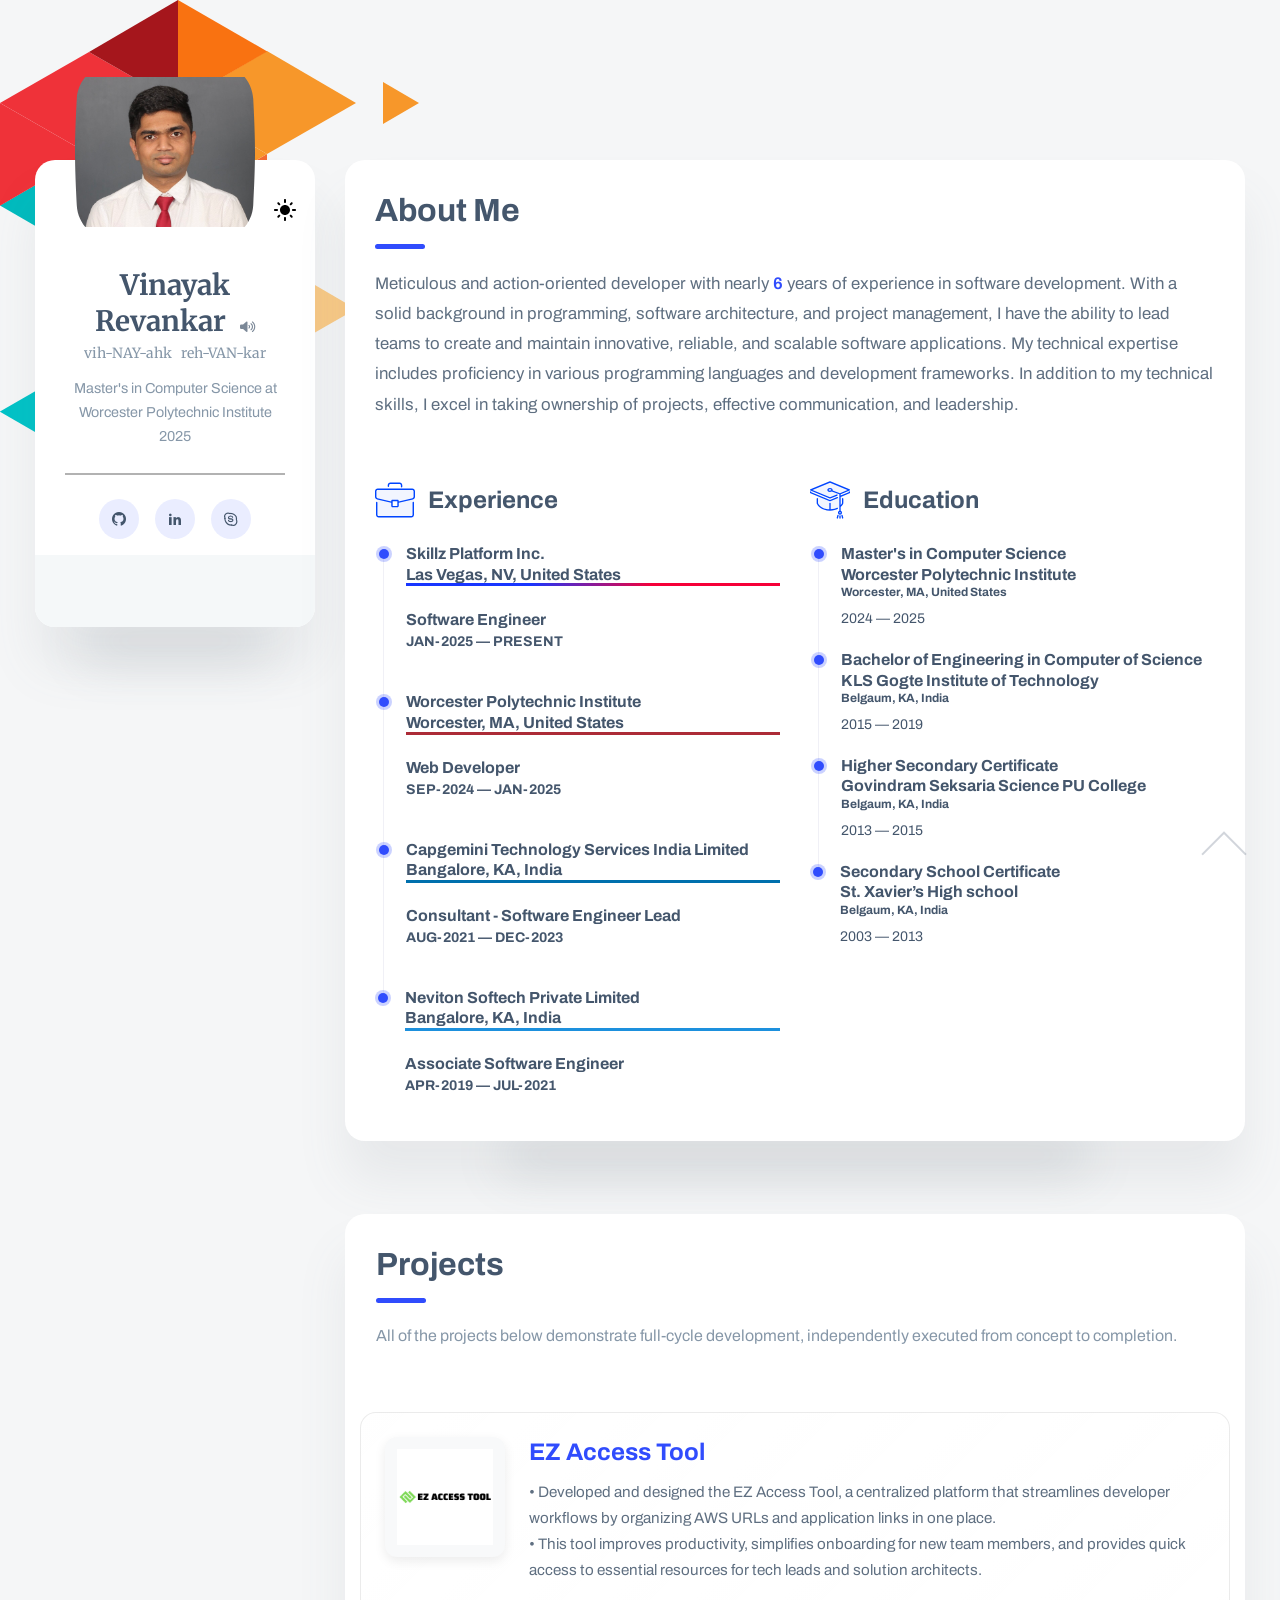
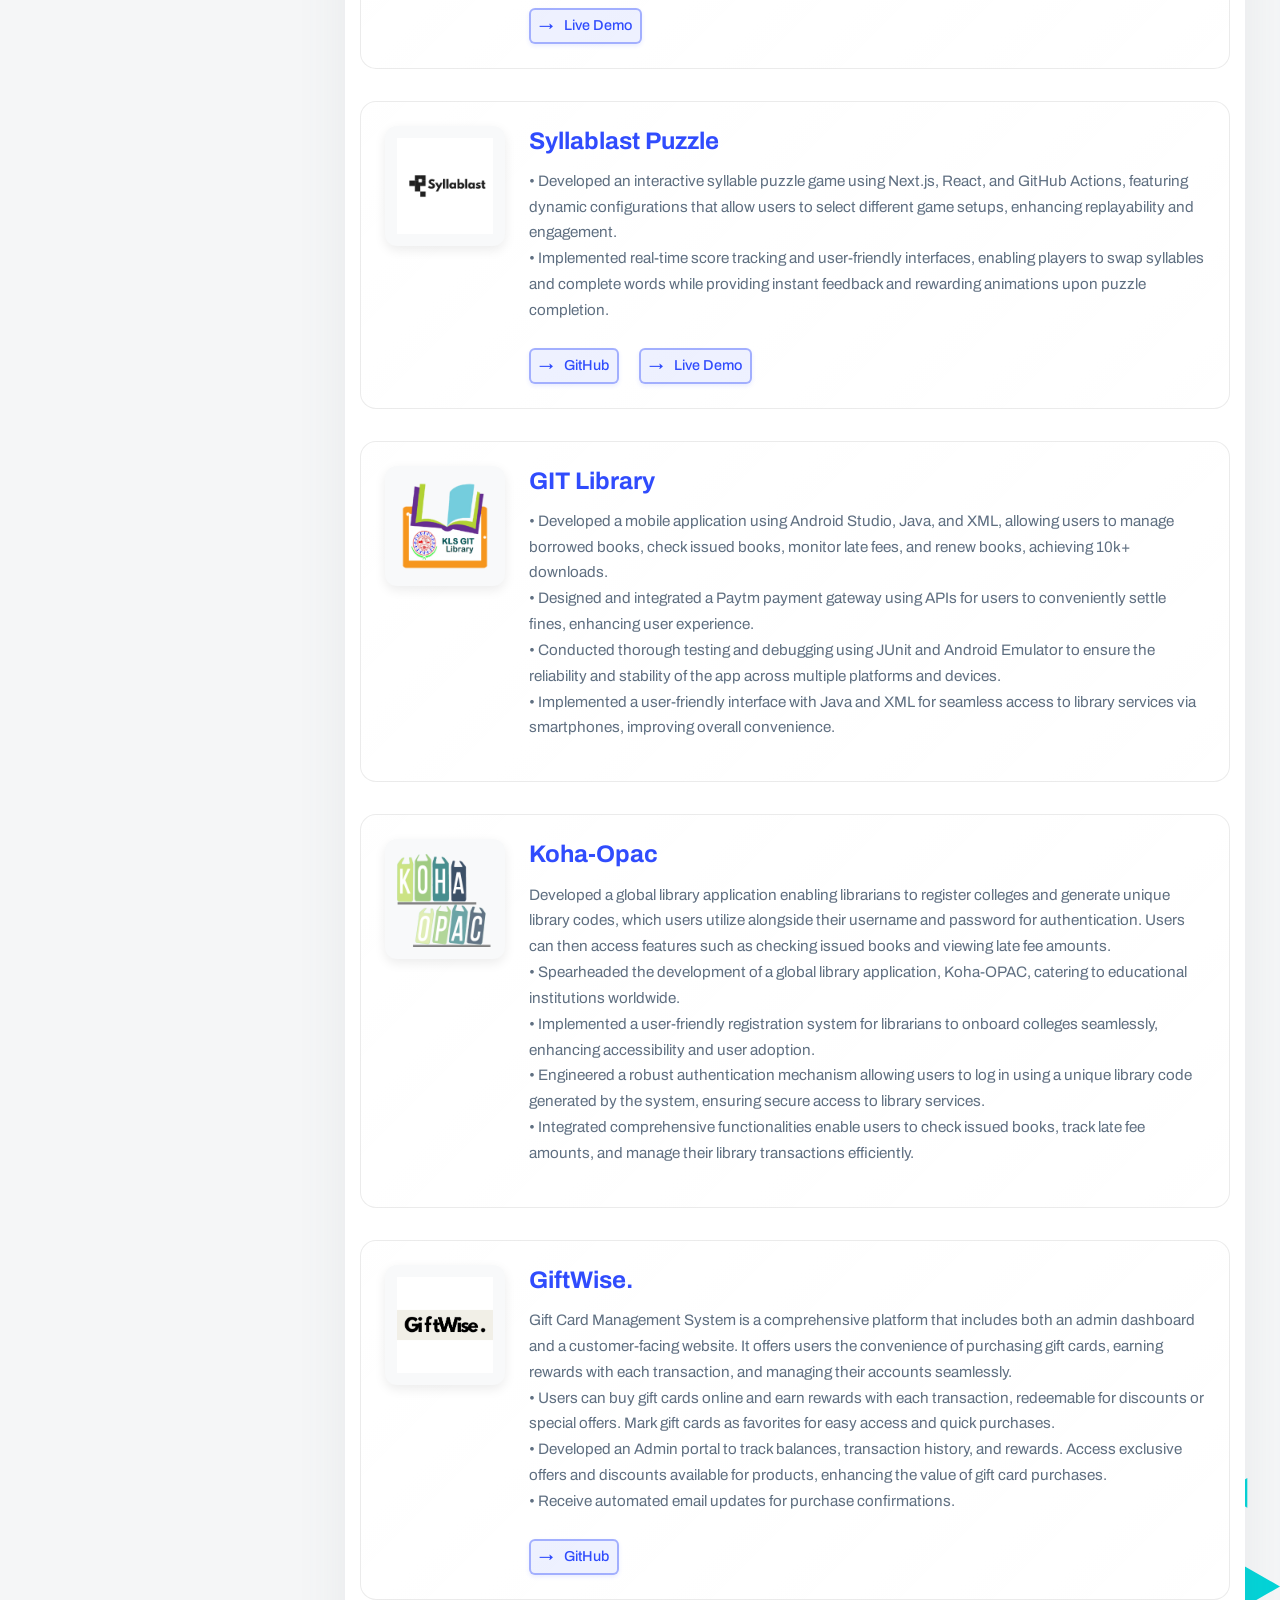
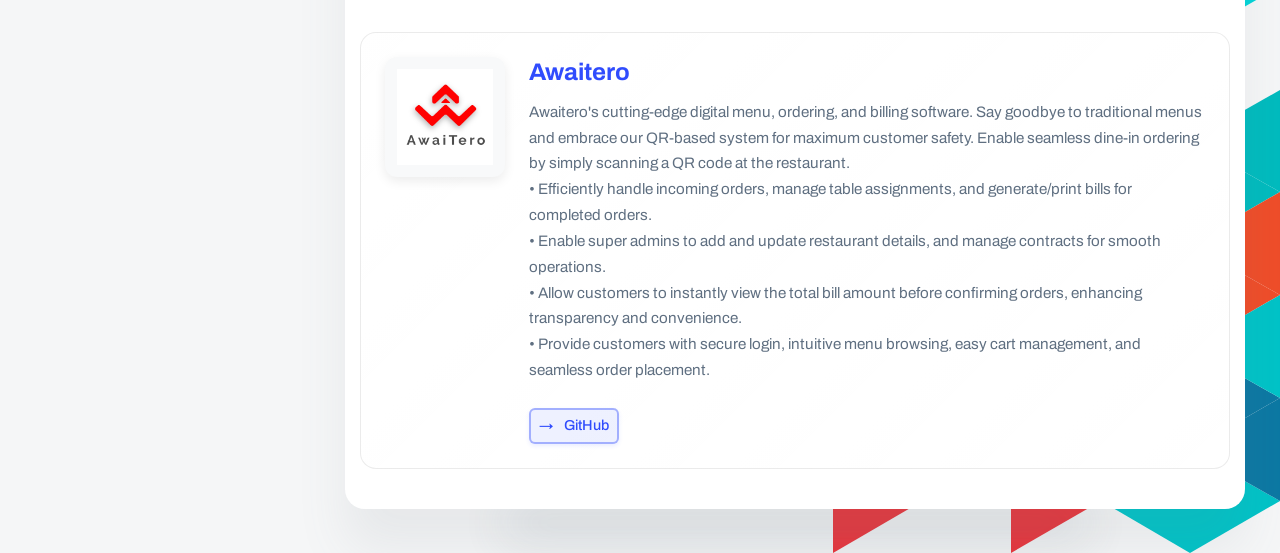
==== commit 15e33d1c: "fix theming, minor improvements" ====
--- a/index.html
+++ b/index.html
@@ -1,414 +1,460 @@
-<!DOCTYPE html>
-<html lang="en">
-   <head>
-      <!-- Google tag (gtag.js) -->
-      <script async src="https://www.googletagmanager.com/gtag/js?id=G-YQVTZNMRY7"></script>
-      <script>
-         window.dataLayer = window.dataLayer || [];
-         function gtag() { dataLayer.push(arguments); }
-         gtag('js', new Date());
-         
-         gtag('config', 'G-YQVTZNMRY7');
-      </script>
-      <meta charset="utf-8" />
-      <title>Vinayak Revankar Portfolio</title>
-      <script>
-         window.onload = preloadFunc();
-         
-         function preloadFunc() {
-         	// var url_string = window.location.href
-         	// var url = new URL(url_string);
-         	// var urlWebId = url.searchParams.get("webid");
-         	// if(urlWebId==null)
-         	// { 
-         	// 	let webid = Math.floor(Math.random() * (9999 - 500) ) + 15
-         	// 	window.location.replace(`http://127.0.0.1:5500/about.html?webid=${webid}&bypass=1&mode=dark`);
-         	// }
-         
-         	document.write('<link rel="stylesheet" type="text/css" href="assets/styles/style.css"/>');
-         	let mode = localStorage.getItem("mode");
-         
-         	if (!mode || mode == "light") {
-         		localStorage.setItem("mode", 'light');
-         	} else if (mode == "dark") {
-         		document.write('<link rel="stylesheet" type="text/css" href="assets/styles/style-dark.css"/>');
-         		localStorage.setItem("mode", 'dark')
-         
-         	}
-         }
-         
-      </script>
-      <script src="https://code.jquery.com/jquery-3.6.0.js"
-         integrity="sha256-H+K7U5CnXl1h5ywQfKtSj8PCmoN9aaq30gDh27Xc0jk=" crossorigin="anonymous"></script>
-      <link rel="stylesheet" type="text/css" href="assets/styles/custom-style.css" />
-      <!-- Meta Data -->
-      <meta http-equiv="X-UA-Compatible" content="IE=edge">
-      <meta name="viewport" content="width=device-width, initial-scale=1, shrink-to-fit=no">
-      <meta name="description" content="Vinayak Revankar">
-      <meta name="keywords" content="vinayak revankar, vinayak, revankar, full stack developer, web developer, software engineer, portfolio, mobile app developer, JavaScript, AWS, Python, Android apps">
-      
-      <link rel="icon" type="image/svg+xml" href="assets/images/favicon/favicon.svg" />
-    
-      <link rel="manifest" href="assets/images/favicon/site.webmanifest" />
-      <link rel="icon" href="assets/images/favicon/favicon.ico" sizes="any">
-      <!-- PNGs (for legacy + Apple/Android needs) -->
-      <link rel="icon" type="image/png" sizes="16x16" href="assets/images/favicon/favicon-16x16.png">
-      <link rel="icon" type="image/png" sizes="32x32" href="assets/images/favicon/favicon-32x32.png">
-      <link rel="icon" type="image/png" sizes="48x48" href="assets/images/favicon/favicon-48x48.png">
-      <link rel="icon" type="image/png" sizes="192x192" href="assets/images/favicon/favicon-192x192.png">
-      <link rel="icon" type="image/png" sizes="512x512" href="assets/images/favicon/favicon-512x512.png">
-
-
-      <!-- Apple -->
-      <link rel="apple-touch-icon" href="assets/images/favicon/apple-touch-icon.png">
-      
-      <!-- PWA Manifest -->
-      <link rel="manifest" href="/site.webmanifest">
-      
-      <!-- Theme colors (optional but nice for mobile status bars) -->
-      <meta name="theme-color" content="#062E24">
-      <meta name="msapplication-TileColor" content="#062E24">
-
-      
-      <link rel="stylesheet" href="https://cdnjs.cloudflare.com/ajax/libs/font-awesome/6.0.0-beta3/css/all.min.css">
-      <meta name="apple-mobile-web-app-title" content="VR Portfolio" />
-      <meta http-equiv="Cache-Control" content="no-cache, no-store, must-revalidate">
-      <meta http-equiv="Pragma" content="no-cache">
-      <meta http-equiv="Expires" content="0">
-      <link rel="shortcut icon" type="image/png" href="assets/images/favicon/favicon.png" />
-   </head>
-   <!-- bg-triangle  -->
-   <body class="bg-triangles">
-      <!-- Preloader -->
-      <div class="preloader">
-         <div class="preloader__wrap">
-            <div class="circle-pulse">
-               <div class="circle-pulse__1"></div>
-               <div class="circle-pulse__2"></div>
-            </div>
-            <div class="preloader__progress"><span></span></div>
-         </div>
-      </div>
-      <main class="main">
-         <div class="container gutter-top">
-            <div class="row sticky-parent" style="margin-bottom: 20px;">
-               <!-- Sidebar -->
-               <aside class="col-12 col-md-12 col-xl-3">
-                  <div class="sidebar box shadow pb-0 sticky-column">
-                     <span style="height:20px;line-height:20px;width:20px;float: right;" id="modeLight"
-                        onclick="changeState();">
-                        <svg focusable="false" xmlns="http://www.w3.org/2000/svg" enable-background="new 0 0 24 24"
-                           height="24" viewBox="0 0 24 24" width="24">
-                           <rect fill="none" height="24" width="24"></rect>
-                           <path
-                              d="M12,7c-2.76,0-5,2.24-5,5s2.24,5,5,5s5-2.24,5-5S14.76,7,12,7L12,7z M2,13l2,0c0.55,0,1-0.45,1-1s-0.45-1-1-1l-2,0 c-0.55,0-1,0.45-1,1S1.45,13,2,13z M20,13l2,0c0.55,0,1-0.45,1-1s-0.45-1-1-1l-2,0c-0.55,0-1,0.45-1,1S19.45,13,20,13z M11,2v2 c0,0.55,0.45,1,1,1s1-0.45,1-1V2c0-0.55-0.45-1-1-1S11,1.45,11,2z M11,20v2c0,0.55,0.45,1,1,1s1-0.45,1-1v-2c0-0.55-0.45-1-1-1 C11.45,19,11,19.45,11,20z M5.99,4.58c-0.39-0.39-1.03-0.39-1.41,0c-0.39,0.39-0.39,1.03,0,1.41l1.06,1.06 c0.39,0.39,1.03,0.39,1.41,0s0.39-1.03,0-1.41L5.99,4.58z M18.36,16.95c-0.39-0.39-1.03-0.39-1.41,0c-0.39,0.39-0.39,1.03,0,1.41 l1.06,1.06c0.39,0.39,1.03,0.39,1.41,0c0.39-0.39,0.39-1.03,0-1.41L18.36,16.95z M19.42,5.99c0.39-0.39,0.39-1.03,0-1.41 c-0.39-0.39-1.03-0.39-1.41,0l-1.06,1.06c-0.39,0.39-0.39,1.03,0,1.41s1.03,0.39,1.41,0L19.42,5.99z M7.05,18.36 c0.39-0.39,0.39-1.03,0-1.41c-0.39-0.39-1.03-0.39-1.41,0l-1.06,1.06c-0.39,0.39-0.39,1.03,0,1.41s1.03,0.39,1.41,0L7.05,18.36z">
-                           </path>
-                        </svg>
-                     </span>
-                     <span style="height:20px;line-height:20px;width:20px;float: right;" id="modeDark"
-                        style="fill: whit;" onclick="changeState();">
-                        <svg style="fill: white;" focusable="false" xmlns="http://www.w3.org/2000/svg"
-                           enable-background="new 0 0 24 24" height="24" viewBox="0 0 24 24" width="24">
-                           <rect fill="none" height="24" width="24"></rect>
-                           <path
-                              d="M12,3c-4.97,0-9,4.03-9,9s4.03,9,9,9s9-4.03,9-9c0-0.46-0.04-0.92-0.1-1.36c-0.98,1.37-2.58,2.26-4.4,2.26 c-2.98,0-5.4-2.42-5.4-5.4c0-1.81,0.89-3.42,2.26-4.4C12.92,3.04,12.46,3,12,3L12,3z">
-                           </path>
-                        </svg>
-                     </span>
-                     <svg class="avatar avatar--180" viewBox="0 0 188 188">
-                        <g class="avatar__box">
-                           <image xlink:href="assets/img/myphotoV1.jpg" height="100%" width="100%" />
-                        </g>
-                     </svg>
-                     <div class="text-center">
-                        <h3 class="title title--h2 sidebar__user-name">
-                           <ruby class="name-ruby">
-                           <span class="name-text">Vinayak Revankar <i class="fas fa-volume-up fa-xxs speak-icon small-icon" onclick="pronounceName()"></i></span> 
-                           <rt>vih-NAY-ahk &nbsp; reh-VAN-kar</rt> 
-                           </ruby>
-                        </h3>
-                        <!-- <br> 🇮🇳|🇺🇸 </h3> -->
-                        <div> Master's in Computer Science at Worcester Polytechnic Institute 2025 <br></div>
-                        <hr class="color">
-                        <span class="badge1 badge-primary" hidden>
-                           Actively looking for internship for Spring 2025 <br>
-                           <!-- <button class="badge1 badge-primary" style="color: black;"
-                              onclick="window.open(``)"><i
-                              	class="font-icon icon-download"></i> Download CV </a></button> -->
-                        </span>
-                        <!-- Social -->
-                        <div class="social">
-                           <a class="social__link" aria-label="Twitter" rel="noreferrer"
-                              href="https://github.com/Vinayakrevankar" target="_blank"><i
-                              class="font-icon icon-github"></i></a>
-                           <a class="social__link" aria-label="Twitter" rel="noreferrer"
-                              href="https://in.linkedin.com/in/vinayakrevankar" target="_blank"><i
-                              class="font-icon icon-linkedin2"></i></a>
-                           <a class="social__link" aria-label="Twitter" rel="noreferrer"
-                              href="https://join.skype.com/invite/rC9f81HfeksU" target="_blank"><i
-                              class="font-icon icon-skype"></i></a>
-                        </div>
-                     </div>
-                     <div class="sidebar__info box-inner box-inner--rounded">
-                        <ul class="contacts-block">
-                           <!-- <li class="contacts-block__item" data-toggle="tooltip" data-placement="top"
-                              title="E-mail">
-                              <a href="mailto:vinayakanrevankar@gmail.com" style="font-size:small"><i
-                              		class="font-icon icon-envelope"></i> vinayakanrevankar@gmail.com</a>
-                              </li>
-                              <li class="contacts-block__item" data-toggle="tooltip" data-placement="top"
-                              title="Phone">
-                              <a href="tel:+16177929284"><i class="font-icon icon-phone"></i>+1 (617) 792-9284</a>
-                              </li>
-                              <a href="./assets/Vinayak_Revankar.vcf" style="margin-top:25px;" id="saveContact"><span
-                              	id="spanSaveContact">
-                              	Save contact
-                              </span></a> -->
-                        </ul>
-                     </div>
-                  </div>
-                  <br>
-               </aside>
-               <!-- Content -->
-               <div class="col-12 col-md-12 col-xl-9">
-                  <div class="box shadow pb-0">
-                     <!-- Menu -->
-                     <!-- About -->
-                     <div class="pb-0 pb-sm-2">
-                        <h1 class="title title--h1 first-title title__separate">About Me</h1>
-                        <p id="aboutMe"></p>
-                     </div>
-                     <!-- What -->
-                     <div class="pb-0">
-                        <div class="row">
-                           <div class="col-12 col-lg-6">
-                              <h2 class="title title--h3"><img class="title-icon"
-                                 src="assets/icons/icon-experience.svg" alt="" /> Experience</h2>
-                              <div class="timeline" id="ListOfCompanies">
-                              </div>
-                           </div>
-                           <div class="col-12 col-lg-6">
-                              <h2 class="title title--h3"><img class="title-icon"
-                                 src="assets/icons/icon-education.svg" alt="" /> Education</h2>
-                              <div class="timeline">
-                                 <!-- Item -->
-                                 <article class="timeline__item">
-                                    <h5 class="title title--h5 timeline__title">Master's in Computer Science
-                                    </h5>
-                                    <h5 class="title title--h5 timeline__title"><span onclick="openWebsite('wpi.edu')">Worcester Polytechnic Institute </span></h5>
-                                    <h6 class="title title--h6 timeline__title">	Worcester, MA, United States</h6>
-                                    <span class="timeline__period">2024 — 2025</span>
-                                 </article>
-                                 <article class="timeline__item">
-                                    <h5 class="title title--h5 timeline__title">Bachelor of Engineering in
-                                       Computer of Science
-                                    </h5>
-                                    <h5 class="title title--h5 timeline__title"><span onclick="openWebsite('git.edu')">KLS Gogte Institute of
-                                       Technology </span>
-                                    </h5>
-                                    <h6 class="title title--h6 timeline__title">Belgaum, KA, India</h6>
-                                    <span class="timeline__period">2015 — 2019</span>
-                                 </article>
-                                 <!-- Item -->
-                                 <article class="timeline__item">
-                                    <h5 class="title title--h5 timeline__title">Higher Secondary Certificate
-                                    </h5>
-                                    <h5 class="title title--h5 timeline__title"><span onclick="openWebsite('gssbgm.edu.in')"> Govindram Seksaria Science PU
-                                       College </span>
-                                    </h5>
-                                    <h6 class="title title--h6 timeline__title">Belgaum, KA, India</h6>
-                                    <span class="timeline__period">2013 — 2015</span>
-                                 </article>
-                                 <!-- Item -->
-                                 <article class="timeline__item">
-                                    <h5 class="title title--h5 timeline__title">Secondary School Certificate
-                                    </h5>
-                                    <h5 class="title title--h5 timeline__title">St. Xavier’s High school </h5>
-                                    <h6 class="title title--h6 timeline__title">Belgaum, KA, India</h6>
-                                    <span class="timeline__period">2003 — 2013</span>
-                                 </article>
-                              </div>
-                           </div>
-                        </div>
-                     </div>
-                  </div>
-                  <br>
-                  <!-- <div class="box shadow pb-0">
-                     <div class="row">
-                     	<div class="row">
-                     		<div class="col-12 col-lg-12">
-                     			<div class="pb-0 pb-sm-2">
-                     				<h1 class="title title--h1 first-title title__separate">Skills</h1>
-                     				<div style="display: flex;">
-                     					<ul id="skills"></ul>
-                     
-                     				</div>
-                     			</div>
-                     
-                     
-                     		</div>
-                     
-                     	</div>
-                     </div>
-                     </div> -->
-                  <br>
-                  <div class="box shadow pb-0">
-                     <div class="row">
-                        <div id="Projects">
-                           <div class="pb-0 pb-sm-2 pl-3">
-                              <h1 class="title title--h1 first-title title__separate">Projects</h1>
-                              <p> All of the projects below demonstrate full-cycle development, independently executed from concept to completion. </p>
-                           </div>
-                           <div id="projectContent">
-                              
-                           </div>
-                        </div>
-                     </div>
-                  </div>
-               </div>
-            </div>
-         </div>
-      </main>
-      <div class="back-to-top"></div>
-      <!-- SVG masks -->
-      <svg class="svg-defs">
-         <clipPath id="avatar-box">
-            <path
-               d="M1.85379 38.4859C2.9221 18.6653 18.6653 2.92275 38.4858 1.85453 56.0986.905299 77.2792 0 94 0c16.721 0 37.901.905299 55.514 1.85453 19.821 1.06822 35.564 16.81077 36.632 36.63137C187.095 56.0922 188 77.267 188 94c0 16.733-.905 37.908-1.854 55.514-1.068 19.821-16.811 35.563-36.632 36.631C131.901 187.095 110.721 188 94 188c-16.7208 0-37.9014-.905-55.5142-1.855-19.8205-1.068-35.5637-16.81-36.63201-36.631C.904831 131.908 0 110.733 0 94c0-16.733.904831-37.9078 1.85379-55.5141z" />
-         </clipPath>
-         <clipPath id="avatar-hexagon">
-            <path
-               d="M0 27.2891c0-4.6662 2.4889-8.976 6.52491-11.2986L31.308 1.72845c3.98-2.290382 8.8697-2.305446 12.8637-.03963l25.234 14.31558C73.4807 18.3162 76 22.6478 76 27.3426V56.684c0 4.6805-2.5041 9.0013-6.5597 11.3186L44.4317 82.2915c-3.9869 2.278-8.8765 2.278-12.8634 0L6.55974 68.0026C2.50414 65.6853 0 61.3645 0 56.684V27.2891z" />
-         </clipPath>
-      </svg>
-      <!-- JavaScripts -->
-      <script src="assets/js/jquery-3.4.1.min.js"></script>
-      <script src="assets/js/plugins.min.js"></script>
-      <script src="assets/js/common.js"></script>
-      <script src="assets/js/util.js"></script>
-      <script src="assets/constant/constant.js"></script>
-      <script>
-         document.getElementById('shareBtn').addEventListener('click', async () => {
-           if (navigator.share) {
-         	try {
-         	  await navigator.share({
-         		title: 'My Portfolio',
-         		text: 'Check out my work!',
-         		url: window.location.href,
-         	  });
-         	  console.log('Shared successfully');
-         	} catch (error) {
-         	  console.error('Error sharing:', error);
-         	}
-           } else {
-         	alert('Sharing not supported on this browser.');
-           }
-         });
-          
-      </script>
-      <script>
-         document.addEventListener("DOMContentLoaded", function() {
-           let copyText = document.getElementById("copy-text");
-           let timer;
-         
-           // Listen for mousedown (or touchstart for mobile)
-           copyText.addEventListener("mousedown", function() {
-               // Start a timer
-               timer = setTimeout(() => {
-                   copyToClipboard();
-               }, 1000);  // 1000ms = 1 second of long press
-           });
-         
-           // Clear the timer if mouse is released too early
-           copyText.addEventListener("mouseup", function() {
-               clearTimeout(timer);
-           });
-         
-           // Function to copy the URL
-           function copyToClipboard() {
-               let currentUrl = window.location.href;
-               navigator.clipboard.writeText(currentUrl).then(() => {
-                   alert("URL copied to clipboard!");
-               }).catch(err => {
-                   alert("Failed to copy URL: " + err);
-               });
-           }
-         });
-         
-          
-      </script>
-      <script>
-         function openWebsite(url) {
-               window.open(url, "_blank");  // Replace with the website you want
-           	}
-         function pronounceName() {
-         	const name = "Vinayak Revankar";
-         	const utterance = new SpeechSynthesisUtterance(name);
-         	utterance.lang = 'en-US';  // Set language, adjust if needed
-         	utterance.rate = 0.75;        // Set the rate of speech
-         	utterance.pitch = 1;       // Set the pitch of speech
-         	utterance.volume = 0.7; 
-         	window.speechSynthesis.speak(utterance);
-         }
-         
-         function generateProjectContainer({ imageSrc, projectTitle, description, link }) {
-         
-         	return `<div class="container_project">
-         		<div class="image_project">
-         			<img src="${imageSrc}" alt="${projectTitle}" style="width: 100px;height: 100px;margin-right:15px">
-         		</div>
-         		<div class="text_project">
-         			<h4 class="title">${projectTitle}</h4>
-         			<p>${description} <br> ${ link ? Object.keys(link).map(p => `<a href="${link[p]}">${p.replace("_", " ")}</a>`).join("\n &nbsp; | &nbsp;") : ""}</p>
-         			
-         		</div>
-         	</div><hr>`
-         }
-         
-         projects.forEach(val => {
-         	$('#projectContent').append(generateProjectContainer(val))
-         })
-         // displaySaveContact();
-         window.addEventListener("resize", displaySaveContact)
-         let color = localStorage.getItem("mode") == "light" ? "black" : "white";
-         // document.getElementById("spanSaveContact").style.color = color;
-         
-         document.getElementById("modeLight").style.display = localStorage.getItem("mode") == 'light' ? "block" : "none";
-         document.getElementById("modeDark").style.display = localStorage.getItem("mode") == 'dark' ? "block" : "none";;
-         
-         $(document).ready(function () {
-         
-         	let multiplePosition = ({ role, duration, description }) => `
-         									<h5 class="title title--h5 timeline__title">${role}<br>
-         										<span class="timeline__period">${duration}<\/span>
-         									<p class="timeline__description">${description || ''}<\/p>
-         									<\/h5>
-         								`
-         
-         	// $("#skills").append(CV.skills.map(val => ` <li style="justify-content: space-between;"> ${val.type}: ${val.list} </li>`).join("\n"));
-         	$("#aboutMe").append(CV.aboutMe);
-         	let listOfCompanies = CV.companies.map(company => {
-         		let dat = `<article class="timeline__item"><span onclick="openWebsite('${company.website}')"><h5 class="title title--h5 timeline__title ${flags.applyTheme && localStorage.getItem("mode") !== "dark"  ? company.themeClass?.text: ""}">${company.name} <br> ${company.address}</h5><br>`
-         		dat += company.details.map(position => multiplePosition(position)).join("\n") + "</span></article>";
-         		return dat;
-         	}).join("\n");
-         	$("#ListOfCompanies").append(listOfCompanies);
-         
-         	// Get all HR tags
-         	var hrTags = document.querySelectorAll('hr');
-         	hrTags.forEach(function (hr) {
-         		// Change the color to red
-         		if (localStorage.getItem("mode") == "light" || !localStorage.getItem("mode"))
-         			hr.style.borderColor = 'black'; // Change color to any valid CSS color
-         		else
-         			hr.style.borderColor = 'white';
-         	});
-         
-         });
-      </script>
-   </body>
-
-</html>
-
-
-
+<!DOCTYPE html>
+<html lang="en">
+   <head>
+      <!-- Google tag (gtag.js) -->
+      <script async src="https://www.googletagmanager.com/gtag/js?id=G-YQVTZNMRY7"></script>
+      <script>
+         window.dataLayer = window.dataLayer || [];
+         function gtag() { dataLayer.push(arguments); }
+         gtag('js', new Date());
+         
+         gtag('config', 'G-YQVTZNMRY7');
+      </script>
+      <meta charset="utf-8" />
+      <title>Vinayak Revankar Portfolio</title>
+      <script>
+         window.onload = preloadFunc();
+         
+         function preloadFunc() {
+         	// var url_string = window.location.href
+         	// var url = new URL(url_string);
+         	// var urlWebId = url.searchParams.get("webid");
+         	// if(urlWebId==null)
+         	// { 
+         	// 	let webid = Math.floor(Math.random() * (9999 - 500) ) + 15
+         	// 	window.location.replace(`http://127.0.0.1:5500/about.html?webid=${webid}&bypass=1&mode=dark`);
+         	// }
+         
+         	document.write('<link rel="stylesheet" type="text/css" href="assets/styles/style.css"/>');
+         	let mode = localStorage.getItem("mode");
+         
+         	if (!mode || mode == "light") {
+         		localStorage.setItem("mode", 'light');
+         	} else if (mode == "dark") {
+         		document.write('<link rel="stylesheet" type="text/css" href="assets/styles/style-dark.css"/>');
+         		localStorage.setItem("mode", 'dark')
+         
+         	}
+         }
+         
+      </script>
+      <script src="https://code.jquery.com/jquery-3.6.0.js"
+         integrity="sha256-H+K7U5CnXl1h5ywQfKtSj8PCmoN9aaq30gDh27Xc0jk=" crossorigin="anonymous"></script>
+      <link rel="stylesheet" type="text/css" href="assets/styles/custom-style.css" />
+      <!-- Meta Data -->
+      <meta http-equiv="X-UA-Compatible" content="IE=edge">
+      <meta name="viewport" content="width=device-width, initial-scale=1, shrink-to-fit=no">
+      <meta name="description" content="Vinayak Revankar">
+      <meta name="keywords" content="vinayak revankar, vinayak, revankar, full stack developer, web developer, software engineer, portfolio, mobile app developer, JavaScript, AWS, Python, Android apps">
+      
+      <link rel="icon" type="image/svg+xml" href="assets/images/favicon/favicon.svg" />
+    
+      <link rel="manifest" href="assets/images/favicon/site.webmanifest" />
+      <link rel="icon" href="assets/images/favicon/favicon.ico" sizes="any">
+      <!-- PNGs (for legacy + Apple/Android needs) -->
+      <link rel="icon" type="image/png" sizes="16x16" href="assets/images/favicon/favicon-16x16.png">
+      <link rel="icon" type="image/png" sizes="32x32" href="assets/images/favicon/favicon-32x32.png">
+      <link rel="icon" type="image/png" sizes="48x48" href="assets/images/favicon/favicon-48x48.png">
+      <link rel="icon" type="image/png" sizes="192x192" href="assets/images/favicon/favicon-192x192.png">
+      <link rel="icon" type="image/png" sizes="512x512" href="assets/images/favicon/favicon-512x512.png">
+
+
+      <!-- Apple -->
+      <link rel="apple-touch-icon" href="assets/images/favicon/apple-touch-icon.png">
+      
+      <!-- PWA Manifest -->
+      <link rel="manifest" href="/site.webmanifest">
+      
+      <!-- Theme colors (optional but nice for mobile status bars) -->
+      <meta name="theme-color" content="#062E24">
+      <meta name="msapplication-TileColor" content="#062E24">
+
+      
+      <link rel="stylesheet" href="https://cdnjs.cloudflare.com/ajax/libs/font-awesome/6.0.0-beta3/css/all.min.css">
+      <meta name="apple-mobile-web-app-title" content="VR Portfolio" />
+      <meta http-equiv="Cache-Control" content="no-cache, no-store, must-revalidate">
+      <meta http-equiv="Pragma" content="no-cache">
+      <meta http-equiv="Expires" content="0">
+      <link rel="shortcut icon" type="image/png" href="assets/images/favicon/favicon.png" />
+   </head>
+   <!-- bg-triangle  -->
+   <body class="bg-triangles">
+      <!-- Preloader -->
+      <div class="preloader">
+         <div class="preloader__wrap">
+            <div class="circle-pulse">
+               <div class="circle-pulse__1"></div>
+               <div class="circle-pulse__2"></div>
+            </div>
+            <div class="preloader__progress"><span></span></div>
+         </div>
+      </div>
+      <main class="main">
+         <div class="container gutter-top">
+            <div class="row sticky-parent" style="margin-bottom: 20px;">
+               <!-- Sidebar -->
+               <aside class="col-12 col-md-12 col-xl-3">
+                  <div class="sidebar box shadow pb-0 sticky-column">
+                     <span style="height:20px;line-height:20px;width:20px;float: right;" id="modeLight"
+                        onclick="changeState();">
+                        <svg focusable="false" xmlns="http://www.w3.org/2000/svg" enable-background="new 0 0 24 24"
+                           height="24" viewBox="0 0 24 24" width="24">
+                           <rect fill="none" height="24" width="24"></rect>
+                           <path
+                              d="M12,7c-2.76,0-5,2.24-5,5s2.24,5,5,5s5-2.24,5-5S14.76,7,12,7L12,7z M2,13l2,0c0.55,0,1-0.45,1-1s-0.45-1-1-1l-2,0 c-0.55,0-1,0.45-1,1S1.45,13,2,13z M20,13l2,0c0.55,0,1-0.45,1-1s-0.45-1-1-1l-2,0c-0.55,0-1,0.45-1,1S19.45,13,20,13z M11,2v2 c0,0.55,0.45,1,1,1s1-0.45,1-1V2c0-0.55-0.45-1-1-1S11,1.45,11,2z M11,20v2c0,0.55,0.45,1,1,1s1-0.45,1-1v-2c0-0.55-0.45-1-1-1 C11.45,19,11,19.45,11,20z M5.99,4.58c-0.39-0.39-1.03-0.39-1.41,0c-0.39,0.39-0.39,1.03,0,1.41l1.06,1.06 c0.39,0.39,1.03,0.39,1.41,0s0.39-1.03,0-1.41L5.99,4.58z M18.36,16.95c-0.39-0.39-1.03-0.39-1.41,0c-0.39,0.39-0.39,1.03,0,1.41 l1.06,1.06c0.39,0.39,1.03,0.39,1.41,0c0.39-0.39,0.39-1.03,0-1.41L18.36,16.95z M19.42,5.99c0.39-0.39,0.39-1.03,0-1.41 c-0.39-0.39-1.03-0.39-1.41,0l-1.06,1.06c-0.39,0.39-0.39,1.03,0,1.41s1.03,0.39,1.41,0L19.42,5.99z M7.05,18.36 c0.39-0.39,0.39-1.03,0-1.41c-0.39-0.39-1.03-0.39-1.41,0l-1.06,1.06c-0.39,0.39-0.39,1.03,0,1.41s1.03,0.39,1.41,0L7.05,18.36z">
+                           </path>
+                        </svg>
+                     </span>
+                     <span style="height:20px;line-height:20px;width:20px;float: right;" id="modeDark"
+                        style="fill: whit;" onclick="changeState();">
+                        <svg style="fill: white;" focusable="false" xmlns="http://www.w3.org/2000/svg"
+                           enable-background="new 0 0 24 24" height="24" viewBox="0 0 24 24" width="24">
+                           <rect fill="none" height="24" width="24"></rect>
+                           <path
+                              d="M12,3c-4.97,0-9,4.03-9,9s4.03,9,9,9s9-4.03,9-9c0-0.46-0.04-0.92-0.1-1.36c-0.98,1.37-2.58,2.26-4.4,2.26 c-2.98,0-5.4-2.42-5.4-5.4c0-1.81,0.89-3.42,2.26-4.4C12.92,3.04,12.46,3,12,3L12,3z">
+                           </path>
+                        </svg>
+                     </span>
+                     <svg class="avatar avatar--180" viewBox="0 0 188 188">
+                        <g class="avatar__box">
+                           <image xlink:href="assets/img/myphotoV1.jpg" height="100%" width="100%" />
+                        </g>
+                     </svg>
+                     <div class="text-center">
+                        <h3 class="title title--h2 sidebar__user-name">
+                           <ruby class="name-ruby">
+                           <span class="name-text">Vinayak Revankar <i class="fas fa-volume-up fa-xxs speak-icon small-icon" onclick="pronounceName()"></i></span> 
+                           <rt>vih-NAY-ahk &nbsp; reh-VAN-kar</rt> 
+                           </ruby>
+                        </h3>
+                        <!-- <br> 🇮🇳|🇺🇸 </h3> -->
+                        <div class="sidebar-education" style="font-size: 0.9rem; margin-top: 0.5rem;"> Master's in Computer Science at Worcester Polytechnic Institute 2025 </div>
+                        <hr class="color" style="margin: 1.5rem 0;">
+                        <span class="badge1 badge-primary" hidden>
+                           Actively looking for internship for Spring 2025 <br>
+                           <!-- <button class="badge1 badge-primary" style="color: black;"
+                              onclick="window.open(``)"><i
+                              	class="font-icon icon-download"></i> Download CV </a></button> -->
+                        </span>
+                        <!-- Social -->
+                        <div class="social">
+                           <a class="social__link" aria-label="Twitter" rel="noreferrer"
+                              href="https://github.com/Vinayakrevankar" target="_blank"><i
+                              class="font-icon icon-github"></i></a>
+                           <a class="social__link" aria-label="Twitter" rel="noreferrer"
+                              href="https://in.linkedin.com/in/vinayakrevankar" target="_blank"><i
+                              class="font-icon icon-linkedin2"></i></a>
+                           <a class="social__link" aria-label="Twitter" rel="noreferrer"
+                              href="https://join.skype.com/invite/rC9f81HfeksU" target="_blank"><i
+                              class="font-icon icon-skype"></i></a>
+                        </div>
+                     </div>
+                     <div class="sidebar__info box-inner box-inner--rounded">
+                        <ul class="contacts-block">
+                           <!-- <li class="contacts-block__item" data-toggle="tooltip" data-placement="top"
+                              title="E-mail">
+                              <a href="mailto:vinayakanrevankar@gmail.com" style="font-size:small"><i
+                              		class="font-icon icon-envelope"></i> vinayakanrevankar@gmail.com</a>
+                              </li>
+                              <li class="contacts-block__item" data-toggle="tooltip" data-placement="top"
+                              title="Phone">
+                              <a href="tel:+16177929284"><i class="font-icon icon-phone"></i>+1 (617) 792-9284</a>
+                              </li>
+                              <a href="./assets/Vinayak_Revankar.vcf" style="margin-top:25px;" id="saveContact"><span
+                              	id="spanSaveContact">
+                              	Save contact
+                              </span></a> -->
+                        </ul>
+                     </div>
+                  </div>
+                  <br>
+               </aside>
+               <!-- Content -->
+               <div class="col-12 col-md-12 col-xl-9">
+                  <div class="box shadow pb-0">
+                     <!-- Menu -->
+                     <!-- About -->
+                     <div id="about" class="pb-0 pb-sm-2" style="margin-bottom: 2rem;">
+                        <h1 class="title title--h1 first-title title__separate">About Me</h1>
+                        <p id="aboutMe"></p>
+                     </div>
+                     <!-- What -->
+                     <div id="experience" class="pb-0">
+                        <div class="row">
+                           <div class="col-12 col-lg-6">
+                              <h2 class="title title--h3"><img class="title-icon"
+                                 src="assets/icons/icon-experience.svg" alt="" /> Experience</h2>
+                              <div class="timeline" id="ListOfCompanies">
+                              </div>
+                           </div>
+                           <div class="col-12 col-lg-6">
+                              <h2 class="title title--h3"><img class="title-icon"
+                                 src="assets/icons/icon-education.svg" alt="" /> Education</h2>
+                              <div class="timeline">
+                                 <!-- Item -->
+                                 <article class="timeline__item">
+                                    <h5 class="title title--h5 timeline__title">Master's in Computer Science
+                                    </h5>
+                                    <h5 class="title title--h5 timeline__title"><span onclick="openWebsite('wpi.edu')">Worcester Polytechnic Institute </span></h5>
+                                    <h6 class="title title--h6 timeline__title">	Worcester, MA, United States</h6>
+                                    <span class="timeline__period">2024 — 2025</span>
+                                 </article>
+                                 <article class="timeline__item">
+                                    <h5 class="title title--h5 timeline__title">Bachelor of Engineering in
+                                       Computer of Science
+                                    </h5>
+                                    <h5 class="title title--h5 timeline__title"><span onclick="openWebsite('git.edu')">KLS Gogte Institute of
+                                       Technology </span>
+                                    </h5>
+                                    <h6 class="title title--h6 timeline__title">Belgaum, KA, India</h6>
+                                    <span class="timeline__period">2015 — 2019</span>
+                                 </article>
+                                 <!-- Item -->
+                                 <article class="timeline__item">
+                                    <h5 class="title title--h5 timeline__title">Higher Secondary Certificate
+                                    </h5>
+                                    <h5 class="title title--h5 timeline__title"><span onclick="openWebsite('gssbgm.edu.in')"> Govindram Seksaria Science PU
+                                       College </span>
+                                    </h5>
+                                    <h6 class="title title--h6 timeline__title">Belgaum, KA, India</h6>
+                                    <span class="timeline__period">2013 — 2015</span>
+                                 </article>
+                                 <!-- Item -->
+                                 <article class="timeline__item">
+                                    <h5 class="title title--h5 timeline__title">Secondary School Certificate
+                                    </h5>
+                                    <h5 class="title title--h5 timeline__title">St. Xavier’s High school </h5>
+                                    <h6 class="title title--h6 timeline__title">Belgaum, KA, India</h6>
+                                    <span class="timeline__period">2003 — 2013</span>
+                                 </article>
+                              </div>
+                           </div>
+                        </div>
+                     </div>
+                  </div>
+                  <br>
+                  <!-- <div class="box shadow pb-0">
+                     <div class="row">
+                     	<div class="row">
+                     		<div class="col-12 col-lg-12">
+                     			<div class="pb-0 pb-sm-2">
+                     				<h1 class="title title--h1 first-title title__separate">Skills</h1>
+                     				<div style="display: flex;">
+                     					<ul id="skills"></ul>
+                     
+                     				</div>
+                     			</div>
+                     
+                     
+                     		</div>
+                     
+                     	</div>
+                     </div>
+                     </div> -->
+                  <br>
+                  <div class="box shadow pb-0">
+                     <div class="row">
+                        <div id="projects">
+                           <div class="pb-0 pb-sm-2 pl-3" style="margin-bottom: 2rem;">
+                              <h1 class="title title--h1 first-title title__separate">Projects</h1>
+                              <p class="projects-description" style="font-size: 1rem; line-height: 1.6; margin-top: 0.5rem;"> All of the projects below demonstrate full-cycle development, independently executed from concept to completion. </p>
+                           </div>
+                           <div id="projectContent">
+                              
+                           </div>
+                        </div>
+                     </div>
+                  </div>
+               </div>
+            </div>
+         </div>
+      </main>
+      <div class="back-to-top"></div>
+      <!-- SVG masks -->
+      <svg class="svg-defs">
+         <clipPath id="avatar-box">
+            <path
+               d="M1.85379 38.4859C2.9221 18.6653 18.6653 2.92275 38.4858 1.85453 56.0986.905299 77.2792 0 94 0c16.721 0 37.901.905299 55.514 1.85453 19.821 1.06822 35.564 16.81077 36.632 36.63137C187.095 56.0922 188 77.267 188 94c0 16.733-.905 37.908-1.854 55.514-1.068 19.821-16.811 35.563-36.632 36.631C131.901 187.095 110.721 188 94 188c-16.7208 0-37.9014-.905-55.5142-1.855-19.8205-1.068-35.5637-16.81-36.63201-36.631C.904831 131.908 0 110.733 0 94c0-16.733.904831-37.9078 1.85379-55.5141z" />
+         </clipPath>
+         <clipPath id="avatar-hexagon">
+            <path
+               d="M0 27.2891c0-4.6662 2.4889-8.976 6.52491-11.2986L31.308 1.72845c3.98-2.290382 8.8697-2.305446 12.8637-.03963l25.234 14.31558C73.4807 18.3162 76 22.6478 76 27.3426V56.684c0 4.6805-2.5041 9.0013-6.5597 11.3186L44.4317 82.2915c-3.9869 2.278-8.8765 2.278-12.8634 0L6.55974 68.0026C2.50414 65.6853 0 61.3645 0 56.684V27.2891z" />
+         </clipPath>
+      </svg>
+      <!-- JavaScripts -->
+      <script src="assets/js/jquery-3.4.1.min.js"></script>
+      <script src="assets/js/plugins.min.js"></script>
+      <script src="assets/js/common.js"></script>
+      <script src="assets/js/util.js"></script>
+      <script src="assets/constant/constant.js"></script>
+      <script>
+         document.getElementById('shareBtn').addEventListener('click', async () => {
+           if (navigator.share) {
+         	try {
+         	  await navigator.share({
+         		title: 'My Portfolio',
+         		text: 'Check out my work!',
+         		url: window.location.href,
+         	  });
+         	  console.log('Shared successfully');
+         	} catch (error) {
+         	  console.error('Error sharing:', error);
+         	}
+           } else {
+         	alert('Sharing not supported on this browser.');
+           }
+         });
+          
+      </script>
+      <script>
+         document.addEventListener("DOMContentLoaded", function() {
+           let copyText = document.getElementById("copy-text");
+           let timer;
+         
+           // Listen for mousedown (or touchstart for mobile)
+           copyText.addEventListener("mousedown", function() {
+               // Start a timer
+               timer = setTimeout(() => {
+                   copyToClipboard();
+               }, 1000);  // 1000ms = 1 second of long press
+           });
+         
+           // Clear the timer if mouse is released too early
+           copyText.addEventListener("mouseup", function() {
+               clearTimeout(timer);
+           });
+         
+           // Function to copy the URL
+           function copyToClipboard() {
+               let currentUrl = window.location.href;
+               navigator.clipboard.writeText(currentUrl).then(() => {
+                   alert("URL copied to clipboard!");
+               }).catch(err => {
+                   alert("Failed to copy URL: " + err);
+               });
+           }
+         });
+         
+          
+      </script>
+      <script>
+         function openWebsite(url) {
+               window.open(url, "_blank");  // Replace with the website you want
+           	}
+         function pronounceName() {
+         	const name = "Vinayak Revankar";
+         	const utterance = new SpeechSynthesisUtterance(name);
+         	utterance.lang = 'en-US';  // Set language, adjust if needed
+         	utterance.rate = 0.75;        // Set the rate of speech
+         	utterance.pitch = 1;       // Set the pitch of speech
+         	utterance.volume = 0.7; 
+         	window.speechSynthesis.speak(utterance);
+         }
+         
+         function generateProjectContainer({ imageSrc, projectTitle, description, link }) {
+         	const linksHtml = link ? Object.keys(link).map(p => 
+         		`<a href="${link[p]}" target="_blank" rel="noopener noreferrer" class="project-link">
+         			${p.replace("_", " ")}
+         		</a>`
+         	).join('') : '';
+         	
+         	return `<div class="container_project">
+         		<div class="image_project">
+         			<img src="${imageSrc}" alt="${projectTitle}">
+         		</div>
+         		<div class="text_project">
+         			<h4 class="title title--h4">${projectTitle}</h4>
+         			<p>${description}</p>
+         			${linksHtml ? `<div class="project-links">${linksHtml}</div>` : ''}
+         		</div>
+         	</div>`
+         }
+         
+         projects.forEach(val => {
+         	$('#projectContent').append(generateProjectContainer(val))
+         })
+         
+         // Smooth scroll for navigation menu
+         $('.js-scroll').on('click', function(e) {
+         	e.preventDefault();
+         	var target = $(this).attr('href');
+         	if (target) {
+         		var targetElement = $(target);
+         		if (targetElement.length) {
+         			var offset = 100;
+         			$('html, body').animate({
+         				scrollTop: targetElement.offset().top - offset
+         			}, 800, 'swing');
+         			
+         			// Close menu on mobile after clicking
+         			if (window.innerWidth <= 580) {
+         				$('.hamburger').removeClass('is-active');
+         				$('.inner-menu').removeClass('is-active');
+         				$('body').removeClass('open-menu');
+         			}
+         			
+         			// Update active state
+         			$('.nav__item a').removeClass('active');
+         			$(this).addClass('active');
+         		}
+         	}
+         });
+         
+         // Update active nav item on scroll
+         $(window).on('scroll', function() {
+         	var scrollPos = $(window).scrollTop() + 150;
+         	
+         	$('.js-scroll').each(function() {
+         		var currLink = $(this);
+         		var refElement = $(currLink.attr('href'));
+         		if (refElement.length && refElement.position().top <= scrollPos && refElement.position().top + refElement.height() > scrollPos) {
+         			$('.nav__item a').removeClass('active');
+         			currLink.addClass('active');
+         		}
+         	});
+         });
+         
+         // displaySaveContact();
+         window.addEventListener("resize", displaySaveContact)
+         let color = localStorage.getItem("mode") == "light" ? "black" : "white";
+         // document.getElementById("spanSaveContact").style.color = color;
+         
+         document.getElementById("modeLight").style.display = localStorage.getItem("mode") == 'light' ? "block" : "none";
+         document.getElementById("modeDark").style.display = localStorage.getItem("mode") == 'dark' ? "block" : "none";;
+         
+         $(document).ready(function () {
+         
+         	let multiplePosition = ({ role, duration, description }) => `
+         									<h5 class="title title--h5 timeline__title">${role}<br>
+         										<span class="timeline__period">${duration}<\/span>
+         									<p class="timeline__description">${description || ''}<\/p>
+         									<\/h5>
+         								`
+         
+         	// $("#skills").append(CV.skills.map(val => ` <li style="justify-content: space-between;"> ${val.type}: ${val.list} </li>`).join("\n"));
+         	$("#aboutMe").append(CV.aboutMe);
+         	let listOfCompanies = CV.companies.map(company => {
+         		let dat = `<article class="timeline__item"><span onclick="openWebsite('${company.website}')"><h5 class="title title--h5 timeline__title ${flags.applyTheme && localStorage.getItem("mode") !== "dark"  ? company.themeClass?.text: ""}">${company.name} <br> ${company.address}</h5><br>`
+         		dat += company.details.map(position => multiplePosition(position)).join("\n") + "</span></article>";
+         		return dat;
+         	}).join("\n");
+         	$("#ListOfCompanies").append(listOfCompanies);
+         
+         	// Get all HR tags
+         	var hrTags = document.querySelectorAll('hr');
+         	hrTags.forEach(function (hr) {
+         		// Change the color to red
+         		if (localStorage.getItem("mode") == "light" || !localStorage.getItem("mode"))
+         			hr.style.borderColor = 'black'; // Change color to any valid CSS color
+         		else
+         			hr.style.borderColor = 'white';
+         	});
+         
+         });
+      </script>
+   </body>
+
+</html>
+
+
+
--- a/assets/styles/style-dark.css
+++ b/assets/styles/style-dark.css
@@ -1,551 +1,841 @@
-/* ------------------------------------------------
-
- - General Styles
-   - Input Text
-   - Checkbox
-   - Select
-   - Dropdown
-   
- - Typography
- - Preloader
- 
- - Shared
-   - Box
-   - Avatars
-   - Social
-   - Badges
-   - Tooltips
-   
- - Sidebar
-   - Contact list
-   
- - Cases
-
- - Testimonials
-   - Carousel pagination
-   
- - Clients
- - Timeline
- - Progress
- 
- - Portfolio
-   - Filter
-    
- - News
- 
- - Single post
-   - Comments
-   - Comment form
-   - Emoji
-   - niceScroll
-   - Social auth
-
- - Other
-   - Bact to top
-   - Medium Zoom
-  
------------------------------------------------- */
-@import url("https://fonts.googleapis.com/css?family=Archivo:400,400i,500,500i,600,600i,700,700i&display=swap");
-@import url("https://fonts.googleapis.com/css?family=Merriweather:400,900&display=swap");
-/* -----------------------------------------------------------------
-    - General Styles
------------------------------------------------------------------ */
-body {
-  background-color: #272333;
-  color: #DEDDE0;
-}
-
-.input, .textarea, select,
-.custom-select {
-  background-color: #2C283A;
-  border: 1px solid #2C283A;
-  color: #fff;
-}
-
-.input:focus, .textarea:focus, select:focus,
-.custom-select:focus {
-  background-color: #272333;
-  border: 1px solid #0D86FF;
-  color: #fff;
-}
-
-.input--white {
-  background-color: #2C283A;
-}
-.input--white:focus {
-  background-color: #2C283A;
-}
-
-.textarea--white {
-  background-color: #2C283A;
-}
-.textarea--white:focus {
-  background-color: #2C283A;
-}
-
-.form-group .font-icon {
-  color: rgba(222, 221, 224, 0.5);
-}
-
-.form-control::-webkit-input-placeholder {
-  color: rgba(222, 221, 224, 0.5);
-}
-
-.form-control::-moz-placeholder {
-  color: rgba(222, 221, 224, 0.5);
-}
-
-.form-control:-ms-input-placeholder {
-  color: rgba(222, 221, 224, 0.5);
-}
-
-.form-control::-ms-input-placeholder {
-  color: rgba(222, 221, 224, 0.5);
-}
-
-.form-control::placeholder {
-  color: rgba(222, 221, 224, 0.5);
-}
-
-input:-webkit-autofill,
-input:-webkit-autofill:hover,
-input:-webkit-autofill:focus,
-input:-webkit-autofill:active {
-  -webkit-text-fill-color: #2C283A !important;
-}
-
-.custom-control-input:focus ~ .custom-control-label::before {
-  box-shadow: 0 0 0 0.125rem rgba(13, 134, 255, 0.25);
-}
-.custom-control-input:focus:not(:checked) ~ .custom-control-label::before {
-  border-color: #0D86FF;
-}
-.custom-control-input:not(:disabled):active ~ .custom-control-label::before {
-  border-color: #8697A8;
-}
-.custom-control-input:checked ~ .custom-control-label::before {
-  border-color: #0D86FF;
-  background-color: #0D86FF;
-}
-
-.custom-control-label::before {
-  border: 1px solid #8697A8;
-}
-
-select,
-.custom-select {
-  background: url("data:image/svg+xml,%3csvg xmlns='http://www.w3.org/2000/svg' viewBox='0 0 4 5'%3e%3cpath fill='%23fff' d='M2 0L0 2h4zm0 5L0 3h4z'/%3e%3c/svg%3e") no-repeat right 0.1rem center/10px 16px;
-}
-select option,
-.custom-select option {
-  color: #fff;
-}
-
-.dropdown-menu {
-  background-color: #302C40;
-  box-shadow: 0 8px 40px rgba(0, 0, 0, 0.5);
-  color: #DEDDE0;
-}
-.dropdown-menu::before {
-  border-bottom: 0.4rem solid #302C40;
-}
-.dropdown.dropup .dropdown-menu::before {
-  border-top: 0.4rem solid #302C40;
-}
-
-.progress {
-  background-color: #302C40;
-}
-.progress-bar {
-  background-color: #0D86FF;
-}
-
-.badge--blue {
-  background-color: #0D86FF;
-}
-
-.badge--dark {
-  background-color: #272333;
-}
-
-.tooltip-inner {
-  background-color: #302C40;
-  box-shadow: 0px 16px 48px rgba(0, 0, 0, 0.25), 0px 2px 32px rgba(0, 0, 0, 0.5);
-}
-
-.bs-tooltip-top .arrow::before,
-.bs-tooltip-auto[x-placement^="top"] .arrow::before {
-  border-top-color: #302C40;
-}
-
-.bs-tooltip-right .arrow::before,
-.bs-tooltip-auto[x-placement^="right"] .arrow::before {
-  border-right-color: #302C40;
-}
-
-.bs-tooltip-left .arrow::before,
-.bs-tooltip-auto[x-placement^="left"] .arrow::before {
-  border-left-color: #302C40;
-}
-
-.bs-tooltip-bottom .arrow::before,
-.bs-tooltip-auto[x-placement^="bottom"] .arrow::before {
-  border-bottom-color: #302C40;
-}
-
-.btn {
-  background-color: #0D86FF;
-  box-shadow: 0 0.5rem 1rem rgba(13, 134, 255, 0.15), 0 0.125rem 0.25rem rgba(13, 134, 255, 0.15);
-}
-.btn:focus {
-  box-shadow: 0 1.5rem 2.5rem rgba(13, 134, 255, 0.1), 0 0.5rem 1rem rgba(13, 134, 255, 0.1);
-}
-.btn::before {
-  content: '';
-  box-shadow: 0 0.25rem 2rem rgba(13, 134, 255, 0.25), 0 0.25rem 1rem rgba(13, 134, 255, 0.25);
-}
-
-/* -----------------------------------------------------------------
-    - Typography
------------------------------------------------------------------ */
-.title {
-  color: #F1F2F4;
-}
-.title--tone {
-  color: #0D86FF;
-}
-.title__separate::before {
-  background-color: #0D86FF;
-}
-
-.color--light {
-  color: rgba(241, 242, 244, 0.5);
-}
-
-.block-quote::before {
-  background-image: url(../icons/dark/icon-quote.svg);
-}
-.block-quote__author::before {
-  background-color: #F0F0F6;
-}
-
-a {
-  color: #0D86FF;
-}
-a:hover {
-  color: #0D86FF;
-}
-
-::-moz-selection {
-  background: transparent;
-  color: #0D86FF;
-}
-
-::selection {
-  background: transparent;
-  color: #0D86FF;
-}
-
-/* -----------------------------------------------------------------
-    - Preloader
------------------------------------------------------------------ */
-.preloader {
-  background-color: #272333;
-}
-.preloader__progress span {
-  background: #0D86FF;
-}
-
-.circle-pulse__1 {
-  background-color: #0D86FF;
-}
-
-.circle-pulse__2 {
-  background-color: rgba(13, 134, 255, 0.7);
-}
-
-/* -----------------------------------------------------------------
-    - Sidebar
------------------------------------------------------------------ */
-.contacts-block {
-  margin-bottom: 1rem;
-}
-.contacts-block__item a {
-  color: #DEDDE0;
-}
-.contacts-block__item a:hover {
-  color: #0D86FF;
-}
-
-/* -----------------------------------------------------------------
-    - Sections
------------------------------------------------------------------ */
-.box {
-  background-color: #302C40;
-}
-.box__second {
-  background-color: #2C283A;
-}
-
-.box-inner {
-  background-color: transparent;
-  padding-top: .7rem;
-}
-.box-inner::before, .box-inner::after {
-  background-color: transparent;
-}
-
-.shadow {
-  box-shadow: 0px 40px 50px rgba(32, 29, 42, 0.75) !important;
-}
-.shadow::before {
-  box-shadow: 0px 40px 50px rgba(32, 29, 42, 0.75);
-}
-
-.avatar--180 {
-  filter: drop-shadow(0px 24px 24px rgba(32, 29, 42, 0.7));
-}
-.avatar--80 {
-  filter: drop-shadow(0px 8px 24px rgba(32, 29, 42, 0.75)) drop-shadow(0px 4px 4px rgba(32, 29, 42, 0.75));
-}
-.avatar--60 {
-  filter: drop-shadow(0px 8px 24px rgba(32, 29, 42, 0.75)) drop-shadow(0px 4px 4px rgba(32, 29, 42, 0.75));
-}
-
-.social__link {
-  color: #fff;
-}
-
-/* -----------------------------------------------------------------
-    - Navbar
------------------------------------------------------------------ */
-.circle-menu {
-  background-color: #0D86FF;
-}
-@media only screen and (max-width: 580px) {
-  .open-menu .circle-menu {
-    box-shadow: 0 0 0 0.0625rem rgba(13, 134, 255, 0.5);
-  }
-}
-
-@media only screen and (max-width: 580px) {
-  .hamburger.is-active .line {
-    background-color: #0D86FF;
-  }
-}
-
-.nav {
-  background: #0D86FF;
-  box-shadow: 0 1.5rem 2.5rem rgba(13, 134, 255, 0.05), 0 0.5rem 1rem rgba(13, 134, 255, 0.05);
-}
-@media only screen and (max-width: 580px) {
-  .nav {
-    color: #fff;
-    background-color: #302C40;
-  }
-}
-@media only screen and (max-width: 580px) {
-  .nav__item a {
-    color: rgba(255, 255, 255, 0.5);
-  }
-  .nav__item a:hover {
-    color: white;
-  }
-}
-@media only screen and (max-width: 580px) {
-  .nav__item a.active {
-    color: #fff;
-  }
-}
-
-/* -----------------------------------------------------------------
-    - Cases
------------------------------------------------------------------ */
-.case-item__caption {
-  color: #DEDDE0;
-}
-
-/* -----------------------------------------------------------------
-    - Testimonials
------------------------------------------------------------------ */
-.review-item {
-  background-color: #2C283A;
-  background-image: url(../icons/dark/icon-quote.svg);
-}
-.review-item__caption {
-  color: #DEDDE0;
-}
-
-.swiper-pagination-bullet {
-  background: #272333;
-}
-.swiper-pagination-bullet__item::before {
-  background-color: #0D86FF;
-  box-shadow: 0 0 0 0.1875rem rgba(13, 134, 255, 0.25);
-}
-.swiper-pagination-bullet-active {
-  background: #0D86FF;
-}
-
-/* -----------------------------------------------------------------
-    - Timeline
------------------------------------------------------------------ */
-.timeline__item {
-  border-left: 1px solid rgba(255, 255, 255, 0.15);
-}
-.timeline__item::before {
-  content: '';
-  background-color: #0D86FF;
-  box-shadow: 0 0 0 0.1875rem rgba(13, 134, 255, 0.25);
-}
-.timeline__period {
-  color: rgba(222, 221, 224, 0.5);
-}
-
-/* -----------------------------------------------------------------
-    - Portfolio
------------------------------------------------------------------ */
-.gallery-grid__category {
-  color: rgba(222, 221, 224, 0.5);
-}
-
-@media only screen and (min-width: 769px) {
-  .filter__link {
-    color: rgba(222, 221, 224, 0.5);
-  }
-  .filter__item.active a {
-    color: #0D86FF;
-  }
-}
-@media only screen and (max-width: 768px) {
-  .select {
-    background-color: #272333;
-    color: #DEDDE0;
-  }
-  .select ul {
-    background-color: #302C40;
-    box-shadow: 0 10px 60px rgba(0, 0, 0, 0.25);
-  }
-  .select ul li {
-    color: #DEDDE0;
-  }
-  .select ul li:hover {
-    background-color: #0d86ff;
-  }
-  .select ul li a {
-    color: #DEDDE0;
-  }
-}
-/* -----------------------------------------------------------------
-    - News
------------------------------------------------------------------ */
-.news-item {
-  background-color: #2C283A;
-  box-shadow: none;
-}
-.news-item:hover {
-  box-shadow: none;
-}
-.news-item__date {
-  background-color: #2C283A;
-  color: #DEDDE0;
-}
-.news-item p {
-  color: #DEDDE0;
-}
-
-/* -----------------------------------------------------------------
-    - Single post
------------------------------------------------------------------ */
-.header-post__date {
-  color: rgba(222, 221, 224, 0.7);
-}
-
-.caption-post p {
-  color: #DEDDE0;
-}
-
-.gallery-post__caption {
-  color: rgba(222, 221, 224, 0.7);
-}
-.gallery-post__caption a {
-  color: #dedde0;
-}
-
-.footer-post::before {
-  background-color: rgba(255, 255, 255, 0.6);
-}
-.footer-post__share {
-  color: #fff;
-}
-
-.comment-box__inner {
-  background-color: #2C283A;
-}
-.comment-box__body {
-  color: #DEDDE0;
-}
-.comment-box__details {
-  color: #fff;
-}
-.comment-box__details-date {
-  color: rgba(222, 221, 224, 0.3);
-}
-.comment-box__footer {
-  color: rgba(222, 221, 224, 0.5);
-}
-.comment-box__footer li:hover {
-  color: #0D86FF;
-}
-
-.comment-form .icon-smile {
-  color: rgba(222, 221, 224, 0.5);
-}
-.comment-form .icon-smile:hover {
-  color: #DEDDE0;
-}
-
-.scroll-line {
-  background: #0D86FF;
-}
-
-.emoji-wrap .emoji:hover {
-  box-shadow: 0 0 0px 2px rgba(255, 255, 255, 0.2);
-}
-
-.nicescroll-cursors {
-  background-color: rgba(255, 255, 255, 0.2) !important;
-  border-color: transparent !important;
-}
-
-.social-auth .font-icon {
-  background-color: #0D86FF;
-}
-.social-auth .icon-facebook {
-  background-color: #3B5998;
-}
-.social-auth .icon-twitter {
-  background-color: #55ACEE;
-}
-.social-auth .icon-dribbble {
-  background-color: #F26798;
-}
-.social-auth .icon-behance {
-  background-color: #4176FA;
-}
-
-/* -----------------------------------------------------------------
-    - Other
------------------------------------------------------------------ */
-.mapboxgl-popup-content {
-  color: #44566C;
-}
-
-.back-to-top {
-  border-top: 1px solid #fff;
-  border-left: 1px solid #fff;
-}
-
-.medium-zoom-overlay {
-  background: #272333 !important;
-}
+/* ------------------------------------------------
+
+ - General Styles
+   - Input Text
+   - Checkbox
+   - Select
+   - Dropdown
+   
+ - Typography
+ - Preloader
+ 
+ - Shared
+   - Box
+   - Avatars
+   - Social
+   - Badges
+   - Tooltips
+   
+ - Sidebar
+   - Contact list
+   
+ - Cases
+
+ - Testimonials
+   - Carousel pagination
+   
+ - Clients
+ - Timeline
+ - Progress
+ 
+ - Portfolio
+   - Filter
+    
+ - News
+ 
+ - Single post
+   - Comments
+   - Comment form
+   - Emoji
+   - niceScroll
+   - Social auth
+
+ - Other
+   - Bact to top
+   - Medium Zoom
+  
+------------------------------------------------ */
+@import url("https://fonts.googleapis.com/css?family=Archivo:400,400i,500,500i,600,600i,700,700i&display=swap");
+@import url("https://fonts.googleapis.com/css?family=Merriweather:400,900&display=swap");
+/* -----------------------------------------------------------------
+    - General Styles - ChatGPT Theme
+----------------------------------------------------------------- */
+body {
+  background-color: #1e1e1e;
+  color: #ececf1;
+}
+
+.input, .textarea, select,
+.custom-select {
+  background-color: #343541;
+  border: 1px solid #565869;
+  color: #ececf1;
+}
+
+.input:focus, .textarea:focus, select:focus,
+.custom-select:focus {
+  background-color: #40414f;
+  border: 1px solid #8ab4f8;
+  color: #ececf1;
+}
+
+.input--white {
+  background-color: #343541;
+}
+.input--white:focus {
+  background-color: #40414f;
+}
+
+.textarea--white {
+  background-color: #343541;
+}
+.textarea--white:focus {
+  background-color: #40414f;
+}
+
+.form-group .font-icon {
+  color: rgba(236, 236, 241, 0.5);
+}
+
+/* All icons in dark mode - ChatGPT Theme */
+.font-icon {
+  color: #ececf1 !important;
+}
+
+.title-icon {
+  filter: brightness(0) invert(1);
+  opacity: 0.9;
+}
+
+.contacts-block .font-icon {
+  color: #ececf1 !important;
+}
+
+/* SVG icons (experience, education, etc.) */
+img.title-icon {
+  filter: brightness(0) invert(1) opacity(0.9);
+}
+
+/* Mode toggle icons */
+#modeLight svg,
+#modeDark svg {
+  fill: #ececf1 !important;
+}
+
+#modeLight:hover svg,
+#modeDark:hover svg {
+  fill: #8ab4f8 !important;
+}
+
+/* Speak icon */
+.speak-icon {
+  color: #ececf1 !important;
+}
+
+.speak-icon:hover {
+  color: #8ab4f8 !important;
+}
+
+.form-control::-webkit-input-placeholder {
+  color: rgba(236, 236, 241, 0.5);
+}
+
+.form-control::-moz-placeholder {
+  color: rgba(236, 236, 241, 0.5);
+}
+
+.form-control:-ms-input-placeholder {
+  color: rgba(236, 236, 241, 0.5);
+}
+
+.form-control::-ms-input-placeholder {
+  color: rgba(236, 236, 241, 0.5);
+}
+
+.form-control::placeholder {
+  color: rgba(236, 236, 241, 0.5);
+}
+
+input:-webkit-autofill,
+input:-webkit-autofill:hover,
+input:-webkit-autofill:focus,
+input:-webkit-autofill:active {
+  -webkit-text-fill-color: #2C283A !important;
+}
+
+.custom-control-input:focus ~ .custom-control-label::before {
+  box-shadow: 0 0 0 0.125rem rgba(138, 180, 248, 0.25);
+}
+.custom-control-input:focus:not(:checked) ~ .custom-control-label::before {
+  border-color: #8ab4f8;
+}
+.custom-control-input:not(:disabled):active ~ .custom-control-label::before {
+  border-color: #565869;
+}
+.custom-control-input:checked ~ .custom-control-label::before {
+  border-color: #8ab4f8;
+  background-color: #8ab4f8;
+}
+
+.custom-control-label::before {
+  border: 1px solid #565869;
+}
+
+select,
+.custom-select {
+  background: url("data:image/svg+xml,%3csvg xmlns='http://www.w3.org/2000/svg' viewBox='0 0 4 5'%3e%3cpath fill='%23fff' d='M2 0L0 2h4zm0 5L0 3h4z'/%3e%3c/svg%3e") no-repeat right 0.1rem center/10px 16px;
+}
+select option,
+.custom-select option {
+  color: #fff;
+}
+
+.dropdown-menu {
+  background-color: #343541;
+  box-shadow: 0 8px 40px rgba(0, 0, 0, 0.7);
+  color: #ececf1;
+  border: 1px solid #565869;
+}
+.dropdown-menu::before {
+  border-bottom: 0.4rem solid #343541;
+}
+.dropdown.dropup .dropdown-menu::before {
+  border-top: 0.4rem solid #343541;
+}
+
+.progress {
+  background-color: #343541;
+}
+.progress-bar {
+  background-color: #8ab4f8;
+}
+
+.badge--blue {
+  background-color: #8ab4f8;
+}
+
+.badge--dark {
+  background-color: #2d2d2d;
+}
+
+.tooltip-inner {
+  background-color: #343541;
+  box-shadow: 0px 16px 48px rgba(0, 0, 0, 0.5), 0px 2px 32px rgba(0, 0, 0, 0.7);
+  border: 1px solid #565869;
+}
+
+.bs-tooltip-top .arrow::before,
+.bs-tooltip-auto[x-placement^="top"] .arrow::before {
+  border-top-color: #343541;
+}
+
+.bs-tooltip-right .arrow::before,
+.bs-tooltip-auto[x-placement^="right"] .arrow::before {
+  border-right-color: #343541;
+}
+
+.bs-tooltip-left .arrow::before,
+.bs-tooltip-auto[x-placement^="left"] .arrow::before {
+  border-left-color: #343541;
+}
+
+.bs-tooltip-bottom .arrow::before,
+.bs-tooltip-auto[x-placement^="bottom"] .arrow::before {
+  border-bottom-color: #343541;
+}
+
+.btn {
+  background-color: #8ab4f8;
+  box-shadow: 0 0.5rem 1rem rgba(138, 180, 248, 0.15), 0 0.125rem 0.25rem rgba(138, 180, 248, 0.15);
+  color: #1e1e1e;
+}
+.btn:focus {
+  box-shadow: 0 1.5rem 2.5rem rgba(138, 180, 248, 0.1), 0 0.5rem 1rem rgba(138, 180, 248, 0.1);
+}
+.btn::before {
+  content: '';
+  box-shadow: 0 0.25rem 2rem rgba(138, 180, 248, 0.25), 0 0.25rem 1rem rgba(138, 180, 248, 0.25);
+}
+
+/* -----------------------------------------------------------------
+    - Typography - ChatGPT Theme
+----------------------------------------------------------------- */
+.title {
+  color: #ececf1;
+}
+.title--tone {
+  color: #8ab4f8;
+}
+.title__separate::before {
+  background-color: #8ab4f8;
+}
+
+.color--light {
+  color: rgba(236, 236, 241, 0.6);
+}
+
+.block-quote::before {
+  background-image: url(../icons/dark/icon-quote.svg);
+}
+.block-quote__author::before {
+  background-color: #F0F0F6;
+}
+
+a {
+  color: #8ab4f8;
+}
+a:hover {
+  color: #a5c5ff;
+}
+
+::-moz-selection {
+  background: rgba(138, 180, 248, 0.3);
+  color: #ececf1;
+}
+
+::selection {
+  background: rgba(138, 180, 248, 0.3);
+  color: #ececf1;
+}
+
+/* -----------------------------------------------------------------
+    - Preloader - ChatGPT Theme
+----------------------------------------------------------------- */
+.preloader {
+  background-color: #1e1e1e;
+}
+.preloader__progress span {
+  background: #8ab4f8;
+}
+
+.circle-pulse__1 {
+  background-color: #8ab4f8;
+}
+
+.circle-pulse__2 {
+  background-color: rgba(138, 180, 248, 0.7);
+}
+
+/* -----------------------------------------------------------------
+    - Sidebar - ChatGPT Theme
+----------------------------------------------------------------- */
+.contacts-block {
+  margin-bottom: 1rem;
+}
+.contacts-block__item a {
+  color: #ececf1;
+}
+.contacts-block__item a:hover {
+  color: #8ab4f8;
+}
+
+/* -----------------------------------------------------------------
+    - Sections - ChatGPT Theme
+----------------------------------------------------------------- */
+.box {
+  background-color: #343541;
+  border: 1px solid #565869;
+}
+.box__second {
+  background-color: #2d2d2d;
+}
+
+.box-inner {
+  background-color: transparent;
+  padding-top: .7rem;
+}
+.box-inner::before, .box-inner::after {
+  background-color: transparent;
+}
+
+.shadow {
+  box-shadow: 0px 40px 50px rgba(0, 0, 0, 0.5) !important;
+}
+.shadow::before {
+  box-shadow: 0px 40px 50px rgba(0, 0, 0, 0.5);
+}
+
+.avatar--180 {
+  filter: drop-shadow(0px 24px 24px rgba(32, 29, 42, 0.7));
+}
+.avatar--80 {
+  filter: drop-shadow(0px 8px 24px rgba(32, 29, 42, 0.75)) drop-shadow(0px 4px 4px rgba(32, 29, 42, 0.75));
+}
+.avatar--60 {
+  filter: drop-shadow(0px 8px 24px rgba(32, 29, 42, 0.75)) drop-shadow(0px 4px 4px rgba(32, 29, 42, 0.75));
+}
+
+.social__link {
+  color: #ececf1 !important;
+}
+
+.social__link .font-icon {
+  color: #ececf1 !important;
+}
+
+/* -----------------------------------------------------------------
+    - Navbar - ChatGPT Theme
+----------------------------------------------------------------- */
+.circle-menu {
+  background-color: #8ab4f8;
+}
+@media only screen and (max-width: 580px) {
+  .open-menu .circle-menu {
+    box-shadow: 0 0 0 0.0625rem rgba(138, 180, 248, 0.5);
+  }
+}
+
+@media only screen and (max-width: 580px) {
+  .hamburger.is-active .line {
+    background-color: #8ab4f8;
+  }
+}
+
+.nav {
+  background: #8ab4f8;
+  box-shadow: 0 1.5rem 2.5rem rgba(138, 180, 248, 0.1), 0 0.5rem 1rem rgba(138, 180, 248, 0.1);
+}
+@media only screen and (max-width: 580px) {
+  .nav {
+    color: #fff;
+    background-color: #343541;
+    border: 1px solid #565869;
+  }
+}
+@media only screen and (max-width: 580px) {
+  .nav__item a {
+    color: rgba(236, 236, 241, 0.8);
+  }
+  .nav__item a:hover {
+    color: #ececf1;
+  }
+}
+@media only screen and (max-width: 580px) {
+  .nav__item a.active {
+    color: #8ab4f8;
+  }
+}
+
+/* -----------------------------------------------------------------
+    - Cases - ChatGPT Theme
+----------------------------------------------------------------- */
+.case-item__caption {
+  color: #ececf1;
+}
+
+/* -----------------------------------------------------------------
+    - Testimonials - ChatGPT Theme
+----------------------------------------------------------------- */
+.review-item {
+  background-color: #343541;
+  background-image: url(../icons/dark/icon-quote.svg);
+  border: 1px solid #565869;
+}
+.review-item__caption {
+  color: #ececf1;
+}
+
+.swiper-pagination-bullet {
+  background: #565869;
+}
+.swiper-pagination-bullet__item::before {
+  background-color: #8ab4f8;
+  box-shadow: 0 0 0 0.1875rem rgba(138, 180, 248, 0.25);
+}
+.swiper-pagination-bullet-active {
+  background: #8ab4f8;
+}
+
+/* -----------------------------------------------------------------
+    - Timeline - ChatGPT Theme
+----------------------------------------------------------------- */
+.timeline__item {
+  border-left: 1px solid #565869;
+}
+.timeline__item::before {
+  content: '';
+  background-color: #8ab4f8;
+  box-shadow: 0 0 0 0.1875rem rgba(138, 180, 248, 0.25);
+}
+.timeline__period {
+  color: rgba(236, 236, 241, 0.6);
+}
+
+/* -----------------------------------------------------------------
+    - Portfolio
+----------------------------------------------------------------- */
+.gallery-grid__category {
+  color: rgba(222, 221, 224, 0.5);
+}
+
+@media only screen and (min-width: 769px) {
+  .filter__link {
+    color: rgba(222, 221, 224, 0.5);
+  }
+  .filter__item.active a {
+    color: #0D86FF;
+  }
+}
+@media only screen and (max-width: 768px) {
+  .select {
+    background-color: #272333;
+    color: #DEDDE0;
+  }
+  .select ul {
+    background-color: #302C40;
+    box-shadow: 0 10px 60px rgba(0, 0, 0, 0.25);
+  }
+  .select ul li {
+    color: #DEDDE0;
+  }
+  .select ul li:hover {
+    background-color: #0d86ff;
+  }
+  .select ul li a {
+    color: #DEDDE0;
+  }
+}
+/* -----------------------------------------------------------------
+    - News
+----------------------------------------------------------------- */
+.news-item {
+  background-color: #2C283A;
+  box-shadow: none;
+}
+.news-item:hover {
+  box-shadow: none;
+}
+.news-item__date {
+  background-color: #2C283A;
+  color: #DEDDE0;
+}
+.news-item p {
+  color: #DEDDE0;
+}
+
+/* -----------------------------------------------------------------
+    - Single post
+----------------------------------------------------------------- */
+.header-post__date {
+  color: rgba(222, 221, 224, 0.7);
+}
+
+.caption-post p {
+  color: #DEDDE0;
+}
+
+.gallery-post__caption {
+  color: rgba(222, 221, 224, 0.7);
+}
+.gallery-post__caption a {
+  color: #dedde0;
+}
+
+.footer-post::before {
+  background-color: rgba(255, 255, 255, 0.6);
+}
+.footer-post__share {
+  color: #fff;
+}
+
+.comment-box__inner {
+  background-color: #2C283A;
+}
+.comment-box__body {
+  color: #DEDDE0;
+}
+.comment-box__details {
+  color: #fff;
+}
+.comment-box__details-date {
+  color: rgba(222, 221, 224, 0.3);
+}
+.comment-box__footer {
+  color: rgba(222, 221, 224, 0.5);
+}
+.comment-box__footer li:hover {
+  color: #0D86FF;
+}
+
+.comment-form .icon-smile {
+  color: rgba(222, 221, 224, 0.5);
+}
+.comment-form .icon-smile:hover {
+  color: #DEDDE0;
+}
+
+.scroll-line {
+  background: #0D86FF;
+}
+
+.emoji-wrap .emoji:hover {
+  box-shadow: 0 0 0px 2px rgba(255, 255, 255, 0.2);
+}
+
+.nicescroll-cursors {
+  background-color: rgba(255, 255, 255, 0.2) !important;
+  border-color: transparent !important;
+}
+
+.social-auth .font-icon {
+  background-color: #0D86FF;
+}
+.social-auth .icon-facebook {
+  background-color: #3B5998;
+}
+.social-auth .icon-twitter {
+  background-color: #55ACEE;
+}
+.social-auth .icon-dribbble {
+  background-color: #F26798;
+}
+.social-auth .icon-behance {
+  background-color: #4176FA;
+}
+
+/* -----------------------------------------------------------------
+    - Other
+----------------------------------------------------------------- */
+.mapboxgl-popup-content {
+  color: #44566C;
+}
+
+.back-to-top {
+  border-top: 1px solid #fff;
+  border-left: 1px solid #fff;
+}
+
+.medium-zoom-overlay {
+  background: #1e1e1e !important;
+}
+
+/* Dark Mode Project Cards - ChatGPT Theme */
+.container_project {
+  background: #343541;
+  border: 1px solid #565869;
+}
+
+.container_project:hover {
+  border-color: #8ab4f8;
+  box-shadow: 0 12px 40px rgba(138, 180, 248, 0.15), 0 4px 12px rgba(0, 0, 0, 0.5);
+  background: #40414f;
+}
+
+.image_project img {
+  background: #2d2d2d;
+  box-shadow: 0 4px 12px rgba(0, 0, 0, 0.5);
+}
+
+.container_project:hover .image_project img {
+  box-shadow: 0 8px 24px rgba(138, 180, 248, 0.2);
+}
+
+.text_project h4 {
+  color: #8ab4f8;
+}
+
+.container_project:hover .text_project h4 {
+  color: #a5c5ff;
+}
+
+.text_project p {
+  color: #ececf1;
+}
+
+.project-link {
+  background: #2d2d2d;
+  border: 2px solid #565869 !important;
+  color: #ececf1 !important;
+  box-shadow: 0 2px 4px rgba(0, 0, 0, 0.3);
+  outline: none;
+}
+
+.project-link:hover {
+  background: #40414f;
+  color: #8ab4f8 !important;
+  border-color: #8ab4f8 !important;
+  border-width: 2px;
+  box-shadow: 0 4px 12px rgba(138, 180, 248, 0.2);
+}
+
+.project-link:focus {
+  outline: 2px solid #8ab4f8;
+  outline-offset: 2px;
+}
+
+.project-link::before {
+  color: #ececf1 !important;
+}
+
+.project-link:hover::before {
+  color: #8ab4f8 !important;
+}
+
+#projectContent hr {
+  border-top-color: #565869;
+}
+
+.social__link {
+  background: #343541;
+  border: 1px solid #565869;
+  color: #ececf1 !important;
+}
+
+.social__link .font-icon {
+  color: #ececf1 !important;
+}
+
+.social__link:hover {
+  background: #40414f;
+  border-color: #565869;
+  box-shadow: 0 4px 12px rgba(0, 0, 0, 0.3);
+}
+
+.social__link:hover .font-icon {
+  color: #ececf1 !important;
+}
+
+.name-ruby rt {
+  color: rgba(236, 236, 241, 0.6);
+}
+
+/* Dark Mode Text Improvements - ChatGPT Theme */
+.text_project p {
+  color: #ececf1 !important;
+}
+
+#aboutMe {
+  color: #ececf1 !important;
+}
+
+#aboutMe p {
+  color: #ececf1 !important;
+}
+
+#aboutMe b {
+  color: #ececf1 !important;
+  font-weight: 700;
+}
+
+/* Sidebar text in dark mode - ChatGPT Theme */
+.sidebar__user-name {
+  color: #ececf1 !important;
+}
+
+.sidebar > div {
+  color: #ececf1 !important;
+}
+
+.sidebar .text-center > div {
+  color: rgba(236, 236, 241, 0.8) !important;
+}
+
+/* Override inline styles in dark mode */
+.sidebar-education {
+  color: rgba(222, 221, 224, 0.9) !important;
+}
+
+.projects-description {
+  color: rgba(222, 221, 224, 0.8) !important;
+}
+
+/* Timeline text - ChatGPT Theme */
+.timeline__title {
+  color: #ececf1 !important;
+}
+
+.timeline__description {
+  color: #ececf1 !important;
+}
+
+.timeline__item span {
+  color: #ececf1 !important;
+}
+
+.timeline__item span:hover {
+  color: #8ab4f8 !important;
+}
+
+.timeline__item h5,
+.timeline__item h6 {
+  color: #ececf1 !important;
+}
+
+.timeline__item .title {
+  color: #ececf1 !important;
+}
+
+/* Project section description - ChatGPT Theme */
+#projects p {
+  color: rgba(236, 236, 241, 0.8) !important;
+}
+
+/* Name ruby text */
+.name-ruby rt {
+  color: rgba(236, 236, 241, 0.7) !important;
+}
+
+/* General paragraph and text colors */
+p {
+  color: #ececf1 !important;
+}
+
+.box p {
+  color: #ececf1 !important;
+}
+
+/* All headings in dark mode */
+h1, h2, h3, h4, h5, h6 {
+  color: #ececf1 !important;
+}
+
+.title {
+  color: #ececf1 !important;
+}
+
+/* Sidebar content text */
+.sidebar div {
+  color: #ececf1 !important;
+}
+
+/* Box content text - be more specific to avoid conflicts */
+.box {
+  color: #DEDDE0;
+}
+
+.box .title,
+.box h1,
+.box h2,
+.box h3,
+.box h4,
+.box h5,
+.box h6 {
+  color: #ececf1 !important;
+}
+
+.box p,
+.box div:not(.title):not(.timeline__title) {
+  color: #ececf1 !important;
+}
+
+/* Education section text */
+.timeline__period {
+  color: rgba(222, 221, 224, 0.7) !important;
+}
+
+hr.color {
+  border-top-color: #565869;
+}
+
+/* Dark Mode Navigation - ChatGPT Theme */
+.nav__item a::after {
+  background: #8ab4f8;
+}
+
+.nav__item a.active {
+  background: rgba(138, 180, 248, 0.15);
+}
+
+#about,
+#experience,
+#projects {
+  scroll-margin-top: 120px;
+}
+
+.sidebar-education {
+  color: rgba(236, 236, 241, 0.8) !important;
+}
+
+.projects-description {
+  color: rgba(236, 236, 241, 0.8) !important;
+}
--- a/assets/styles/custom-style.css
+++ b/assets/styles/custom-style.css
@@ -57,39 +57,496 @@
 .badge1.badge-round.badge-tagged::before {
     left: 0.875rem;
 }
+
+/* Enhanced Project Section */
+#projects {
+    padding: 0;
+}
+
+#projectContent {
+    padding: 0.5rem 0;
+    display: flex;
+    flex-direction: column;
+    gap: 0;
+}
+
+#projectContent hr {
+    border: none;
+    border-top: 1px solid rgba(0, 0, 0, 0.08);
+    margin: 0;
+    opacity: 0.5;
+}
+
+/* Better spacing between projects */
+.container_project:not(:last-child) {
+    margin-bottom: 2rem;
+}
+
+/* Fade-in animation for projects */
+@keyframes fadeInUp {
+    from {
+        opacity: 0;
+        transform: translateY(20px);
+    }
+    to {
+        opacity: 1;
+        transform: translateY(0);
+    }
+}
+
+.container_project {
+    animation: fadeInUp 0.6s ease-out forwards;
+    opacity: 0;
+}
+
+.container_project:nth-child(1) { animation-delay: 0.1s; }
+.container_project:nth-child(2) { animation-delay: 0.2s; }
+.container_project:nth-child(3) { animation-delay: 0.3s; }
+.container_project:nth-child(4) { animation-delay: 0.4s; }
+.container_project:nth-child(5) { animation-delay: 0.5s; }
+.container_project:nth-child(6) { animation-delay: 0.6s; }
+.container_project:nth-child(7) { animation-delay: 0.7s; }
+.container_project:nth-child(8) { animation-delay: 0.8s; }
+
+/* Improved About Section */
+#aboutMe {
+    font-size: 1.05rem;
+    line-height: 1.8;
+    color: #5F6F81; /* Light mode color */
+    margin-bottom: 1.5rem;
+}
+
+/* Sidebar education text */
+.sidebar-education {
+    color: #8697A8;
+}
+
+/* Projects description */
+.projects-description {
+    color: #8697A8;
+}
+
+/* Enhanced Timeline Items */
+.timeline__item {
+    transition: all 0.3s ease;
+    padding-bottom: 1.5rem;
+    position: relative;
+}
+
+.timeline__item::after {
+    content: '';
+    position: absolute;
+    left: -1.375rem;
+    top: 0;
+    width: 2px;
+    height: 0;
+    background: #304CFD;
+    transition: height 0.3s ease;
+    z-index: 1;
+}
+
+.timeline__item:hover {
+    transform: translateX(4px);
+}
+
+.timeline__item:hover::after {
+    height: 100%;
+}
+
+.timeline__title {
+    transition: color 0.3s ease;
+}
+
+.timeline__item:hover .timeline__title {
+    color: #304CFD;
+}
+
+.timeline__item span {
+    cursor: pointer;
+    transition: all 0.3s ease;
+}
+
+.timeline__item span:hover {
+    text-decoration: underline;
+}
+
+/* Better Social Icons */
+.social__link {
+    transition: all 0.3s cubic-bezier(0.4, 0, 0.2, 1);
+    display: inline-flex;
+    align-items: center;
+    justify-content: center;
+    width: 2.5rem;
+    height: 2.5rem;
+    border-radius: 50%;
+    background: rgba(48, 76, 253, 0.1);
+}
+
+.social__link:hover {
+    background: #304CFD;
+    color: #fff !important;
+    transform: translateY(-3px) scale(1.1);
+    box-shadow: 0 4px 12px rgba(48, 76, 253, 0.3);
+}
+
+/* Enhanced Box Shadows */
+.box.shadow {
+    transition: box-shadow 0.3s ease, transform 0.3s ease;
+}
+
+.box.shadow:hover {
+    box-shadow: 0 8px 32px rgba(103, 118, 128, 0.15) !important;
+}
+
+/* Better Title Separator */
+.title__separate::before {
+    transition: width 0.3s ease;
+}
+
+.title__separate:hover::before {
+    width: 4rem;
+}
+
+/* Improved Avatar */
+.avatar--180 {
+    transition: transform 0.3s ease, filter 0.3s ease;
+}
+
+.avatar--180:hover {
+    transform: scale(1.02);
+    filter: drop-shadow(0 8px 16px rgba(48, 76, 253, 0.2));
+}
+
+/* Enhanced Mode Toggle */
+#modeLight, #modeDark {
+    cursor: pointer;
+    padding: 0.5rem;
+    border-radius: 50%;
+    transition: all 0.3s ease;
+    display: inline-flex;
+    align-items: center;
+    justify-content: center;
+}
+
+#modeLight:hover, #modeDark:hover {
+    background: rgba(48, 76, 253, 0.1);
+    transform: rotate(15deg) scale(1.1);
+}
+
+/* Better Project Description */
+.text_project p {
+    margin-bottom: 1rem;
+}
+
+.text_project p br {
+    margin-bottom: 0.5rem;
+    display: block;
+}
+
+/* Smooth Scroll Behavior */
+html {
+    scroll-behavior: smooth;
+}
+
+/* Enhanced Focus States */
+a:focus,
+button:focus {
+    outline: 2px solid #304CFD;
+    outline-offset: 2px;
+    border-radius: 4px;
+}
+
+/* Improved Color Contrast */
+.text_project p {
+    color: #44566C;
+}
+
+/* Better Readability */
+#aboutMe b {
+    color: #304CFD;
+    font-weight: 600;
+}
+
+/* Enhanced Section Spacing */
+.box {
+    margin-bottom: 1.5rem;
+}
+
+/* Improved Link Styling in Timeline */
+.timeline__item span {
+    color: inherit;
+    text-decoration: none;
+}
+
+.timeline__item span:hover {
+    color: #304CFD;
+    text-decoration: underline;
+}
+
+/* Better HR Styling */
+hr.color {
+    border: none;
+    border-top: 2px solid #304CFD;
+    opacity: 0.3;
+    margin: 1.5rem 0;
+}
+
+/* Enhanced Navigation Menu */
+.nav__item a {
+    position: relative;
+    transition: all 0.3s ease;
+    padding: 0.5rem 1rem;
+    border-radius: 8px;
+}
+
+.nav__item a::after {
+    content: '';
+    position: absolute;
+    bottom: 0;
+    left: 50%;
+    transform: translateX(-50%);
+    width: 0;
+    height: 2px;
+    background: #fff;
+    transition: width 0.3s ease;
+}
+
+.nav__item a:hover::after,
+.nav__item a.active::after {
+    width: 80%;
+}
+
+.nav__item a.active {
+    background: rgba(255, 255, 255, 0.1);
+}
+
+/* Section scroll offset */
+#about,
+#experience,
+#projects {
+    scroll-margin-top: 120px;
+}
+
+/* Project Links Container */
+.project-links {
+    margin-top: 1rem;
+    display: flex;
+    flex-wrap: wrap;
+    gap: 0.75rem;
+    align-items: center;
+}
+
+.project-link {
+    color: #304CFD;
+    text-decoration: none;
+    font-weight: 500;
+    padding: 0.5rem 1rem;
+    border-radius: 8px;
+    transition: all 0.2s ease;
+    display: inline-flex;
+    align-items: center;
+    background: rgba(48, 76, 253, 0.08);
+    border: 2px solid rgba(48, 76, 253, 0.4);
+    font-size: 0.9rem;
+    box-shadow: 0 2px 4px rgba(48, 76, 253, 0.1);
+    outline: none;
+}
+
+.project-link:hover {
+    background: #304CFD;
+    color: #fff;
+    transform: translateY(-2px);
+    box-shadow: 0 4px 12px rgba(48, 76, 253, 0.3);
+    border-color: #304CFD;
+    border-width: 2px;
+}
+
+.project-link:focus {
+    outline: 2px solid rgba(48, 76, 253, 0.5);
+    outline-offset: 2px;
+}
+
+.project-link::before {
+    content: '→';
+    margin-right: 0.5rem;
+    transition: transform 0.2s ease;
+}
+
+.project-link:hover::before {
+    transform: translateX(2px);
+}
+
+/* Remove default hr styling in project content */
+#projectContent hr {
+    display: none;
+}
 .container_project {
     display: flex;
-    align-items: center;
+    align-items: flex-start;
     justify-content: space-between;
     flex-wrap: wrap;
     max-width: 1200px;
-    margin: auto;
-}
+    margin: 0 auto 2rem;
+    padding: 1.5rem;
+    background: linear-gradient(135deg, rgba(255, 255, 255, 0.1) 0%, rgba(255, 255, 255, 0.05) 100%);
+    border-radius: 16px;
+    border: 1px solid rgba(0, 0, 0, 0.08);
+    transition: all 0.3s cubic-bezier(0.4, 0, 0.2, 1);
+    position: relative;
+    overflow: hidden;
+}
+
+.container_project::before {
+    content: '';
+    position: absolute;
+    top: 0;
+    left: 0;
+    right: 0;
+    height: 3px;
+    background: linear-gradient(90deg, #304CFD 0%, #8c1aff 50%, #f60038 100%);
+    transform: scaleX(0);
+    transform-origin: left;
+    transition: transform 0.3s ease;
+}
+
+.container_project:hover {
+    transform: translateY(-4px);
+    box-shadow: 0 12px 40px rgba(48, 76, 253, 0.15), 0 4px 12px rgba(0, 0, 0, 0.1);
+    border-color: rgba(48, 76, 253, 0.2);
+}
+
+.container_project:hover::before {
+    transform: scaleX(1);
+}
+
+.image_project {
+    flex-shrink: 0;
+    margin-right: 1.5rem;
+    transition: transform 0.3s ease;
+}
+
+.container_project:hover .image_project {
+    transform: scale(1.05);
+}
+
+.image_project img {
+    width: 120px;
+    height: 120px;
+    object-fit: contain;
+    border-radius: 12px;
+    background: #f8f9fa;
+    padding: 12px;
+    box-shadow: 0 4px 12px rgba(0, 0, 0, 0.08);
+    transition: all 0.3s ease;
+}
+
+.container_project:hover .image_project img {
+    box-shadow: 0 8px 24px rgba(48, 76, 253, 0.2);
+}
+
 .text_project {
-    flex: 2;
+    flex: 1;
     min-width: 300px;
 }
-.text_project h2 {
+
+.text_project h4 {
     margin-top: 0;
-}
+    margin-bottom: 0.75rem;
+    font-size: 1.5rem;
+    font-weight: 700;
+    color: #304CFD;
+    transition: color 0.3s ease;
+}
+
+.container_project:hover .text_project h4 {
+    color: #1a3ae8;
+}
+
 .text_project p {
-    margin-bottom: 20px;
-}
+    margin-bottom: 1rem;
+    line-height: 1.7;
+    color: #5F6F81;
+    font-size: 0.95rem;
+}
+
 .text_project a {
-    color: #1e90ff;
+    color: #304CFD;
     text-decoration: none;
-}
+    font-weight: 500;
+    padding: 0.25rem 0.5rem;
+    border-radius: 6px;
+    transition: all 0.2s ease;
+    display: inline-block;
+    margin-right: 0.5rem;
+    margin-top: 0.5rem;
+}
+
 .text_project a:hover {
-    text-decoration: underline;
-}
+    background-color: rgba(48, 76, 253, 0.1);
+    color: #1a3ae8;
+    transform: translateY(-1px);
+}
+
 @media (max-width: 768px) {
     .container_project {
         flex-direction: column;
         align-items: center;
         text-align: center;
-    }
-    .image1 {
-        margin: 0 0 20px 0;
+        padding: 1.25rem;
+        margin-bottom: 1.5rem;
+    }
+    
+    .image_project {
+        margin: 0 0 1.25rem 0;
+    }
+    
+    .image_project img {
+        width: 100px;
+        height: 100px;
+    }
+    
+    .text_project {
+        min-width: 100%;
+        text-align: left;
+    }
+    
+    .text_project h4 {
+        font-size: 1.25rem;
+        text-align: center;
+    }
+    
+    .project-links {
+        justify-content: center;
+    }
+    
+    .project-link {
+        font-size: 0.85rem;
+        padding: 0.4rem 0.8rem;
+    }
+}
+
+@media (max-width: 580px) {
+    .container_project {
+        padding: 1rem;
+        margin-bottom: 1.25rem;
+    }
+    
+    .image_project img {
+        width: 80px;
+        height: 80px;
+    }
+    
+    .text_project h4 {
+        font-size: 1.1rem;
+    }
+    
+    .text_project p {
+        font-size: 0.9rem;
+    }
+    
+    .project-link {
+        font-size: 0.8rem;
+        padding: 0.35rem 0.7rem;
     }
 } 
 
@@ -181,22 +638,32 @@
 .name-ruby {
     display: flex;
     flex-direction: column;
-    align-items: center; /* Center align text */
+    align-items: center;
 }
 
 .name-text {
-    font-size: 28px; /* Make the main name bigger */
+    font-size: 28px;
     font-weight: bold;
+    transition: color 0.3s ease;
 }
 
 .name-ruby rt {
-    font-size: 14px;  /* Smaller phonetic text */
-    color: gray;
+    font-size: 14px;
+    color: #8697A8;
     font-weight: normal;
-    line-height: 1.2; /* Adjust line height for better spacing */
+    line-height: 1.4;
+    margin-top: 0.25rem;
 }
 
 .speak-icon {
-    font-size: 12px; /* Adjust icon size */
+    font-size: 12px;
     cursor: pointer;
-}
+    opacity: 0.7;
+    transition: opacity 0.2s ease, transform 0.2s ease;
+    margin-left: 0.5rem;
+}
+
+.speak-icon:hover {
+    opacity: 1;
+    transform: scale(1.1);
+}
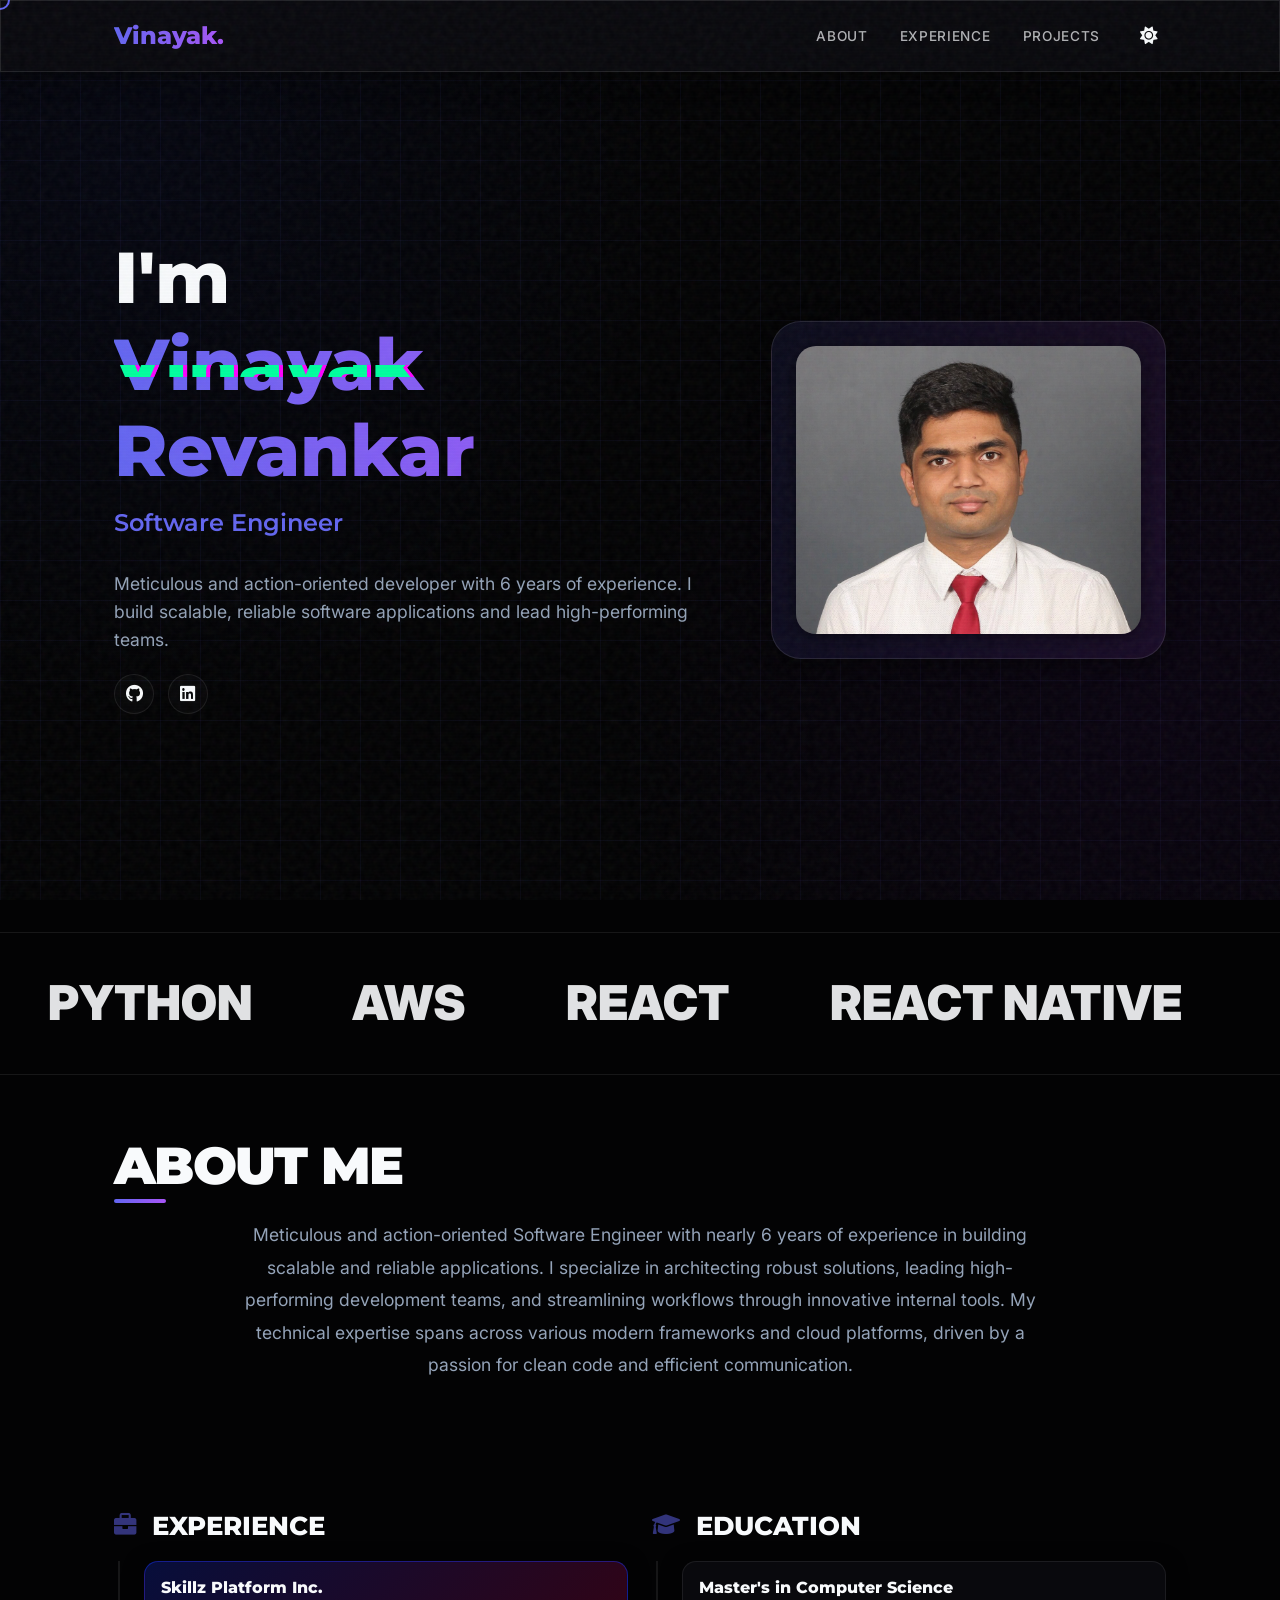
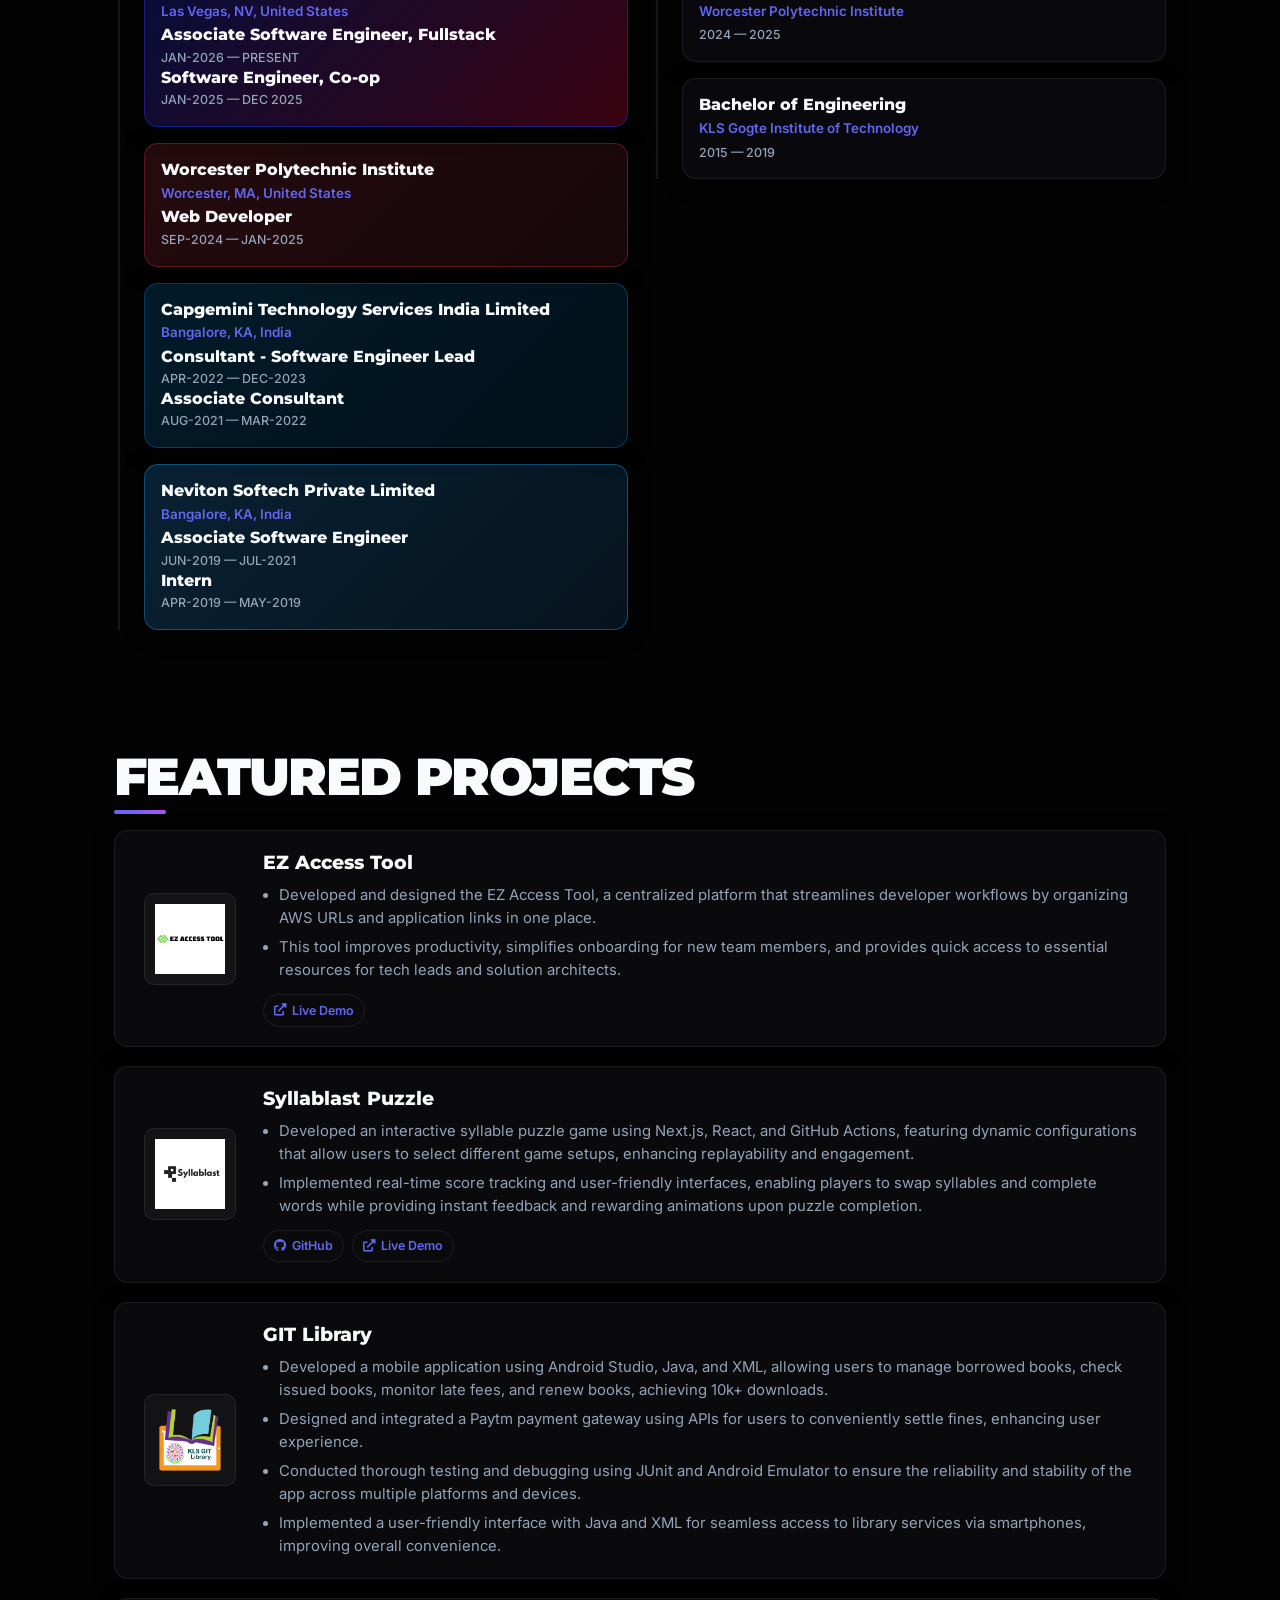
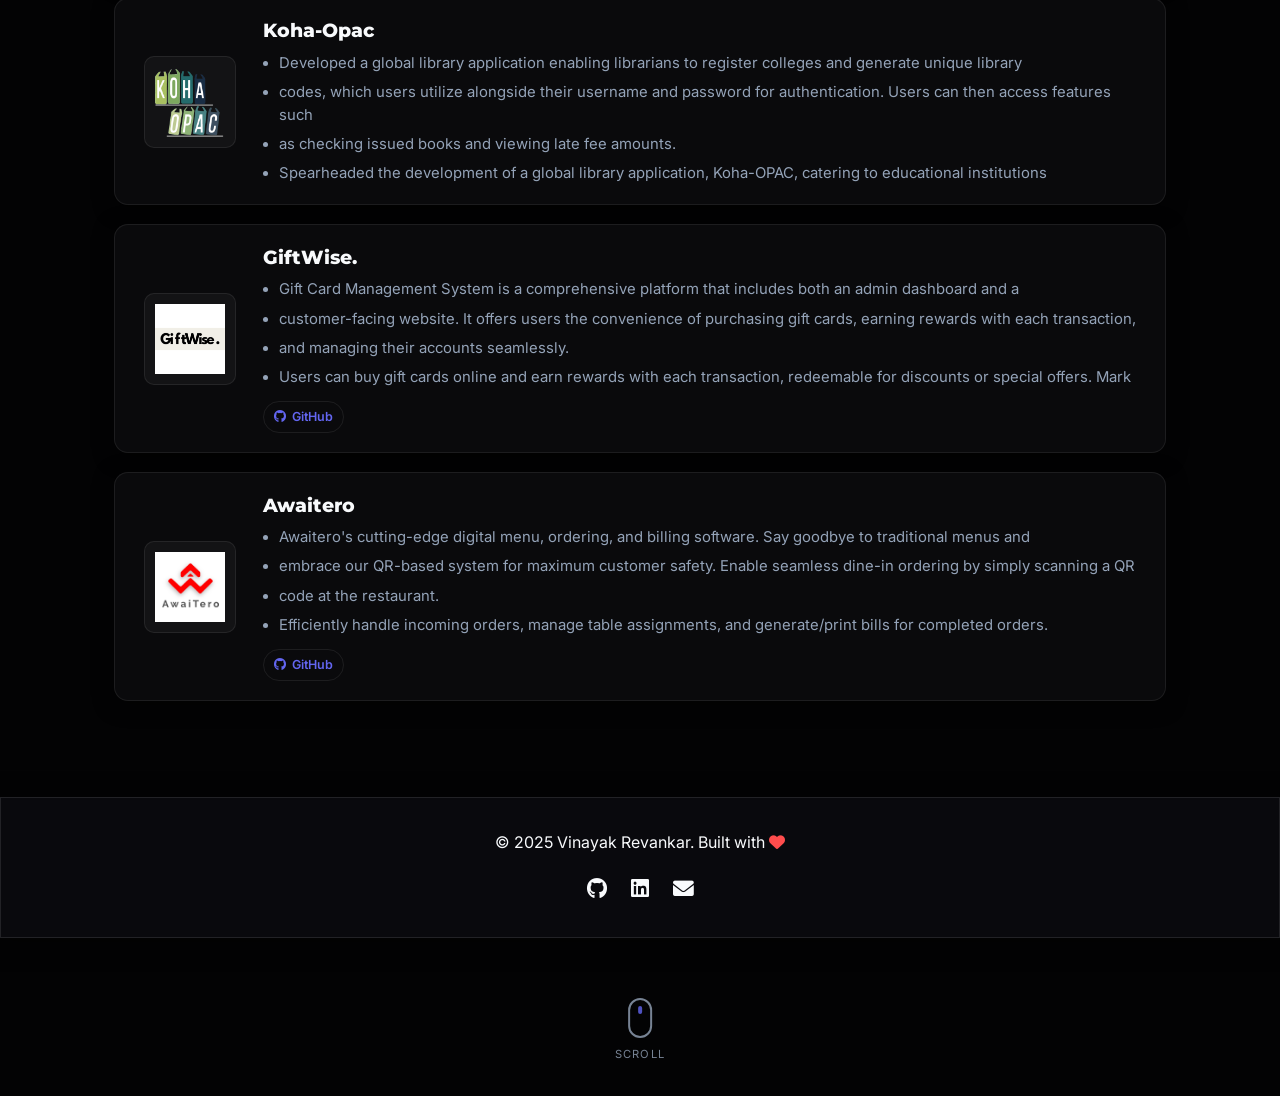
==== commit 4feb3980: "new UI" ====
--- a/index.html
+++ b/index.html
@@ -1,460 +1,534 @@
 <!DOCTYPE html>
 <html lang="en">
-   <head>
-      <!-- Google tag (gtag.js) -->
-      <script async src="https://www.googletagmanager.com/gtag/js?id=G-YQVTZNMRY7"></script>
-      <script>
-         window.dataLayer = window.dataLayer || [];
-         function gtag() { dataLayer.push(arguments); }
-         gtag('js', new Date());
-         
-         gtag('config', 'G-YQVTZNMRY7');
-      </script>
-      <meta charset="utf-8" />
-      <title>Vinayak Revankar Portfolio</title>
-      <script>
-         window.onload = preloadFunc();
-         
-         function preloadFunc() {
-         	// var url_string = window.location.href
-         	// var url = new URL(url_string);
-         	// var urlWebId = url.searchParams.get("webid");
-         	// if(urlWebId==null)
-         	// { 
-         	// 	let webid = Math.floor(Math.random() * (9999 - 500) ) + 15
-         	// 	window.location.replace(`http://127.0.0.1:5500/about.html?webid=${webid}&bypass=1&mode=dark`);
-         	// }
-         
-         	document.write('<link rel="stylesheet" type="text/css" href="assets/styles/style.css"/>');
-         	let mode = localStorage.getItem("mode");
-         
-         	if (!mode || mode == "light") {
-         		localStorage.setItem("mode", 'light');
-         	} else if (mode == "dark") {
-         		document.write('<link rel="stylesheet" type="text/css" href="assets/styles/style-dark.css"/>');
-         		localStorage.setItem("mode", 'dark')
-         
-         	}
+
+<head>
+   <!-- Google tag (gtag.js) -->
+   <script async src="https://www.googletagmanager.com/gtag/js?id=G-YQVTZNMRY7"></script>
+   <script>
+      window.dataLayer = window.dataLayer || [];
+      function gtag() { dataLayer.push(arguments); }
+      gtag('js', new Date());
+
+      gtag('config', 'G-YQVTZNMRY7');
+   </script>
+   <meta charset="utf-8" />
+   <title>Vinayak Revankar Portfolio</title>
+   <script>
+      // Apply theme immediately to prevent FOUC
+      (function () {
+         const theme = localStorage.getItem('theme') || 'dark';
+         document.documentElement.setAttribute('data-theme', theme);
+      })();
+   </script>
+   <script src="https://code.jquery.com/jquery-3.6.0.js" integrity="sha256-H+K7U5CnXl1h5ywQfKtSj8PCmoN9aaq30gDh27Xc0jk="
+      crossorigin="anonymous"></script>
+   <link rel="stylesheet" type="text/css" href="assets/styles/design-system.css?v=20260303" />
+   <link rel="stylesheet" type="text/css" href="assets/styles/custom-style.css?v=20260303" />
+   <!-- Meta Data -->
+   <meta http-equiv="X-UA-Compatible" content="IE=edge">
+   <meta name="viewport" content="width=device-width, initial-scale=1, shrink-to-fit=no">
+   <meta name="description" content="Vinayak Revankar">
+   <meta name="keywords"
+      content="vinayak revankar, vinayak, revankar, full stack developer, web developer, software engineer, portfolio, mobile app developer, JavaScript, AWS, Python, Android apps">
+
+   <link rel="icon" type="image/svg+xml" href="assets/images/favicon/favicon.svg" />
+
+   <link rel="manifest" href="assets/images/favicon/site.webmanifest" />
+   <link rel="icon" href="assets/images/favicon/favicon.ico" sizes="any">
+   <!-- PNGs (for legacy + Apple/Android needs) -->
+   <link rel="icon" type="image/png" sizes="16x16" href="assets/images/favicon/favicon-16x16.png">
+   <link rel="icon" type="image/png" sizes="32x32" href="assets/images/favicon/favicon-32x32.png">
+   <link rel="icon" type="image/png" sizes="48x48" href="assets/images/favicon/favicon-48x48.png">
+   <link rel="icon" type="image/png" sizes="192x192" href="assets/images/favicon/favicon-192x192.png">
+   <link rel="icon" type="image/png" sizes="512x512" href="assets/images/favicon/favicon-512x512.png">
+
+
+   <!-- Apple -->
+   <link rel="apple-touch-icon" href="assets/images/favicon/apple-touch-icon.png">
+
+   <!-- PWA Manifest -->
+   <link rel="manifest" href="/site.webmanifest">
+
+   <!-- Theme colors (optional but nice for mobile status bars) -->
+   <meta name="theme-color" content="#062E24">
+   <meta name="msapplication-TileColor" content="#062E24">
+
+
+   <link rel="stylesheet" href="https://cdnjs.cloudflare.com/ajax/libs/font-awesome/6.0.0-beta3/css/all.min.css">
+   <meta name="apple-mobile-web-app-title" content="VR Portfolio" />
+   <meta http-equiv="Cache-Control" content="no-cache, no-store, must-revalidate">
+   <meta http-equiv="Pragma" content="no-cache">
+   <meta http-equiv="Expires" content="0">
+   <link rel="shortcut icon" type="image/png" href="assets/images/favicon/favicon.png" />
+</head>
+<!-- bg-triangle  -->
+
+<body data-theme="dark">
+   <div class="scanline-overlay"></div>
+   <div class="system-console">
+      <div class="console-header">
+         <span>SYS_KERNEL_v1.0.4</span>
+         <span>[ONLINE]</span>
+      </div>
+      <div id="consoleLines"></div>
+      <div class="console-cursor-wrap">> <span class="console-cursor"></span></div>
+   </div>
+   <div class="custom-cursor" id="customCursor"></div>
+   <!-- Animated Background Blobs -->
+   <div class="bg-blobs">
+      <div class="blob blob-1"></div>
+      <div class="blob blob-2"></div>
+      <div class="blob blob-3"></div>
+   </div>
+
+   <!-- Navbar -->
+   <header class="header glass">
+      <div class="container nav-content">
+         <div class="logo">
+            <span class="text-gradient glitch" data-text="Vinayak.">Vinayak.</span>
+         </div>
+         <nav class="nav">
+            <button class="menu-toggle" id="menuToggle" aria-label="Toggle menu">
+               <i class="fas fa-bars"></i>
+            </button>
+            <ul class="nav-list" id="navList">
+               <li><a href="#about" class="nav-link">About</a></li>
+               <li><a href="#experience" class="nav-link">Experience</a></li>
+               <li><a href="#projects" class="nav-link">Projects</a></li>
+               <li class="nav-socials-mobile">
+                  <a href="https://github.com/Vinayakrevankar" target="_blank" class="nav-link"><i
+                        class="fab fa-github"></i></a>
+                  <a href="https://in.linkedin.com/in/vinayakrevankar" target="_blank" class="nav-link"><i
+                        class="fab fa-linkedin"></i></a>
+               </li>
+               <li><button id="themeToggle" class="theme-btn"><i class="fas fa-moon"></i></button></li>
+            </ul>
+         </nav>
+      </div>
+   </header>
+
+   <main>
+      <!-- Hero Section -->
+      <section class="hero-section" id="hero">
+         <div class="container hero-content reveal">
+            <div class="hero-text">
+               <h1 class="hero-title">
+                  I'm <span
+                     class="text-gradient glitch name-pronounce-trigger"
+                     data-text="Vinayak Revankar"
+                     role="button"
+                     tabindex="0"
+                     aria-label="Pronounce Vinayak Revankar"
+                     onclick="pronounceName()"
+                     onkeydown="if(event.key==='Enter'||event.key===' '){event.preventDefault();pronounceName();}"
+                     >Vinayak Revankar</span>
+               </h1>
+               <h2 class="hero-subtitle">Software Engineer</h2>
+               <p class="hero-description">
+                  Meticulous and action-oriented developer with 6 years of experience. I build scalable, reliable
+                  software applications and lead high-performing teams.
+               </p>
+               <div class="hero-social-links">
+                  <a href="https://github.com/Vinayakrevankar" target="_blank" rel="noopener noreferrer" aria-label="GitHub">
+                     <i class="fab fa-github"></i>
+                  </a>
+                  <a href="https://in.linkedin.com/in/vinayakrevankar" target="_blank" rel="noopener noreferrer" aria-label="LinkedIn">
+                     <i class="fab fa-linkedin"></i>
+                  </a>
+               </div>
+               <!-- <div class="hero-btns">
+                  <a href="#projects" class="btn btn-primary">Featured Work</a>
+                  <a href="#" class="btn btn-outline"><i class="fas fa-file-download" style="margin-right: 8px;"></i>
+                     View Resume</a>
+               </div> -->
+            </div>
+            <div class="hero-image reveal">
+               <div class="image-glass glass cyber-corners">
+                  <img src="assets/img/myphotoV1.jpg" alt="Vinayak Revankar" class="profile-img">
+                 
+               </div>
+            </div>
+         </div>
+         <div class="scroll-indicator">
+            <div class="mouse">
+               <div class="wheel"></div>
+            </div>
+            <span
+               style="font-size: 0.7rem; color: var(--clr-text-muted); text-transform: uppercase; letter-spacing: 0.1em;">Scroll</span>
+         </div>
+      </section>
+
+      <div class="skills-marquee">
+         <div class="marquee-content">
+            <span class="marquee-item">Python</span>
+            <span class="marquee-item">AWS</span>
+            <span class="marquee-item">React</span>
+            <span class="marquee-item">React Native</span>
+            <span class="marquee-item">Node.js</span>
+            <span class="marquee-item">JavaScript</span>
+            <span class="marquee-item">TypeScript</span>
+            <span class="marquee-item">Java</span>
+            <span class="marquee-item">Docker</span>
+            <span class="marquee-item">Spring Boot</span>
+            <!-- Duplicate for infinite scroll -->
+            <span class="marquee-item">Python</span>
+            <span class="marquee-item">AWS</span>
+            <span class="marquee-item">React</span>
+            <span class="marquee-item">React Native</span>
+            <span class="marquee-item">Node.js</span>
+            <span class="marquee-item">JavaScript</span>
+            <span class="marquee-item">TypeScript</span>
+            <span class="marquee-item">Java</span>
+            <span class="marquee-item">Docker</span>
+            <span class="marquee-item">Spring Boot</span>
+         </div>
+      </div>
+
+      <section class="about-section section" id="about">
+         <div class="container reveal">
+            <h2 class="section-title"><span>About Me</span></h2>
+            <div class="about-content">
+               <p id="aboutMe" class="about-text"></p>
+            </div>
+         </div>
+      </section>
+
+      <!-- Experience & Education Section -->
+      <section class="experience-section section" id="experience">
+         <div class="container">
+            <div class="experience-grid">
+               <div class="experience-col reveal">
+                  <h3 class="subsection-title"><i class="fas fa-briefcase"></i> Experience</h3>
+                  <div class="timeline" id="ListOfCompanies">
+                     <!-- Dynamic content -->
+                  </div>
+               </div>
+               <div class="education-col reveal">
+                  <h3 class="subsection-title"><i class="fas fa-graduation-cap"></i> Education</h3>
+                  <div class="timeline">
+                     <article class="timeline-item glass">
+                        <div class="timeline-dot"></div>
+                        <h4 class="timeline-title">Master's in Computer Science</h4>
+                        <p class="timeline-org">Worcester Polytechnic Institute</p>
+                        <p class="timeline-date">2024 — 2025</p>
+                     </article>
+                     <article class="timeline-item glass">
+                        <div class="timeline-dot"></div>
+                        <h4 class="timeline-title">Bachelor of Engineering</h4>
+                        <p class="timeline-org">KLS Gogte Institute of Technology</p>
+                        <p class="timeline-date">2015 — 2019</p>
+                     </article>
+                  </div>
+               </div>
+            </div>
+         </div>
+      </section>
+
+      <!-- Projects Section -->
+      <section class="projects-section section" id="projects">
+         <div class="container">
+            <h2 class="section-title reveal"><span>Featured Projects</span></h2>
+            <div id="projectContent" class="projects-grid">
+               <!-- Dynamic content -->
+            </div>
+         </div>
+      </section>
+   </main>
+
+   <footer class="footer glass">
+      <div class="container footer-content">
+         <p>&copy; 2025 Vinayak Revankar. Built with <i class="fas fa-heart" style="color: #ff4d4d;"></i></p>
+         <div class="footer-social">
+            <a href="https://github.com/Vinayakrevankar" target="_blank"><i class="fab fa-github"></i></a>
+            <a href="https://in.linkedin.com/in/vinayakrevankar" target="_blank"><i class="fab fa-linkedin"></i></a>
+            <a href="mailto:vinayakanrevankar@gmail.com"><i class="fas fa-envelope"></i></a>
+         </div>
+      </div>
+   </footer>
+
+   <div class="back-to-top glass"><i class="fas fa-chevron-up"></i></div>
+   <!-- SVG masks -->
+   <svg class="svg-defs">
+      <clipPath id="avatar-box">
+         <path
+            d="M1.85379 38.4859C2.9221 18.6653 18.6653 2.92275 38.4858 1.85453 56.0986.905299 77.2792 0 94 0c16.721 0 37.901.905299 55.514 1.85453 19.821 1.06822 35.564 16.81077 36.632 36.63137C187.095 56.0922 188 77.267 188 94c0 16.733-.905 37.908-1.854 55.514-1.068 19.821-16.811 35.563-36.632 36.631C131.901 187.095 110.721 188 94 188c-16.7208 0-37.9014-.905-55.5142-1.855-19.8205-1.068-35.5637-16.81-36.63201-36.631C.904831 131.908 0 110.733 0 94c0-16.733.904831-37.9078 1.85379-55.5141z" />
+      </clipPath>
+      <clipPath id="avatar-hexagon">
+         <path
+            d="M0 27.2891c0-4.6662 2.4889-8.976 6.52491-11.2986L31.308 1.72845c3.98-2.290382 8.8697-2.305446 12.8637-.03963l25.234 14.31558C73.4807 18.3162 76 22.6478 76 27.3426V56.684c0 4.6805-2.5041 9.0013-6.5597 11.3186L44.4317 82.2915c-3.9869 2.278-8.8765 2.278-12.8634 0L6.55974 68.0026C2.50414 65.6853 0 61.3645 0 56.684V27.2891z" />
+      </clipPath>
+   </svg>
+   <!-- JavaScripts -->
+   <script src="assets/js/jquery-3.4.1.min.js"></script>
+   <script src="assets/js/plugins.min.js"></script>
+   <script src="assets/js/common.js"></script>
+   <script src="assets/js/util.js"></script>
+   <script src="assets/constant/constant.js"></script>
+   <script>
+      $(document).ready(function () {
+         // Intersection Observer for Reveal Animations
+         const observerOptions = {
+            threshold: 0.1,
+            rootMargin: '0px 0px -50px 0px'
+         };
+
+         const observer = new IntersectionObserver((entries) => {
+            entries.forEach(entry => {
+               if (entry.isIntersecting) {
+                  entry.target.classList.add('active');
+               }
+            });
+         }, observerOptions);
+
+         // Theme Toggle Logic
+         const themeToggle = document.getElementById('themeToggle');
+         const body = document.body;
+         const themeIcon = themeToggle.querySelector('i');
+
+         const currentTheme = localStorage.getItem('theme') || 'dark';
+         document.documentElement.setAttribute('data-theme', currentTheme); // Use document.documentElement for global theme
+         updateThemeIcon(currentTheme);
+
+         themeToggle.addEventListener('click', () => {
+            const newTheme = document.documentElement.getAttribute('data-theme') === 'dark' ? 'light' : 'dark';
+            document.documentElement.setAttribute('data-theme', newTheme);
+            localStorage.setItem('theme', newTheme);
+            updateThemeIcon(newTheme);
+         });
+
+         function updateThemeIcon(theme) {
+            themeIcon.className = theme === 'dark' ? 'fas fa-sun' : 'fas fa-moon';
          }
-         
-      </script>
-      <script src="https://code.jquery.com/jquery-3.6.0.js"
-         integrity="sha256-H+K7U5CnXl1h5ywQfKtSj8PCmoN9aaq30gDh27Xc0jk=" crossorigin="anonymous"></script>
-      <link rel="stylesheet" type="text/css" href="assets/styles/custom-style.css" />
-      <!-- Meta Data -->
-      <meta http-equiv="X-UA-Compatible" content="IE=edge">
-      <meta name="viewport" content="width=device-width, initial-scale=1, shrink-to-fit=no">
-      <meta name="description" content="Vinayak Revankar">
-      <meta name="keywords" content="vinayak revankar, vinayak, revankar, full stack developer, web developer, software engineer, portfolio, mobile app developer, JavaScript, AWS, Python, Android apps">
-      
-      <link rel="icon" type="image/svg+xml" href="assets/images/favicon/favicon.svg" />
-    
-      <link rel="manifest" href="assets/images/favicon/site.webmanifest" />
-      <link rel="icon" href="assets/images/favicon/favicon.ico" sizes="any">
-      <!-- PNGs (for legacy + Apple/Android needs) -->
-      <link rel="icon" type="image/png" sizes="16x16" href="assets/images/favicon/favicon-16x16.png">
-      <link rel="icon" type="image/png" sizes="32x32" href="assets/images/favicon/favicon-32x32.png">
-      <link rel="icon" type="image/png" sizes="48x48" href="assets/images/favicon/favicon-48x48.png">
-      <link rel="icon" type="image/png" sizes="192x192" href="assets/images/favicon/favicon-192x192.png">
-      <link rel="icon" type="image/png" sizes="512x512" href="assets/images/favicon/favicon-512x512.png">
-
-
-      <!-- Apple -->
-      <link rel="apple-touch-icon" href="assets/images/favicon/apple-touch-icon.png">
-      
-      <!-- PWA Manifest -->
-      <link rel="manifest" href="/site.webmanifest">
-      
-      <!-- Theme colors (optional but nice for mobile status bars) -->
-      <meta name="theme-color" content="#062E24">
-      <meta name="msapplication-TileColor" content="#062E24">
-
-      
-      <link rel="stylesheet" href="https://cdnjs.cloudflare.com/ajax/libs/font-awesome/6.0.0-beta3/css/all.min.css">
-      <meta name="apple-mobile-web-app-title" content="VR Portfolio" />
-      <meta http-equiv="Cache-Control" content="no-cache, no-store, must-revalidate">
-      <meta http-equiv="Pragma" content="no-cache">
-      <meta http-equiv="Expires" content="0">
-      <link rel="shortcut icon" type="image/png" href="assets/images/favicon/favicon.png" />
-   </head>
-   <!-- bg-triangle  -->
-   <body class="bg-triangles">
-      <!-- Preloader -->
-      <div class="preloader">
-         <div class="preloader__wrap">
-            <div class="circle-pulse">
-               <div class="circle-pulse__1"></div>
-               <div class="circle-pulse__2"></div>
-            </div>
-            <div class="preloader__progress"><span></span></div>
-         </div>
-      </div>
-      <main class="main">
-         <div class="container gutter-top">
-            <div class="row sticky-parent" style="margin-bottom: 20px;">
-               <!-- Sidebar -->
-               <aside class="col-12 col-md-12 col-xl-3">
-                  <div class="sidebar box shadow pb-0 sticky-column">
-                     <span style="height:20px;line-height:20px;width:20px;float: right;" id="modeLight"
-                        onclick="changeState();">
-                        <svg focusable="false" xmlns="http://www.w3.org/2000/svg" enable-background="new 0 0 24 24"
-                           height="24" viewBox="0 0 24 24" width="24">
-                           <rect fill="none" height="24" width="24"></rect>
-                           <path
-                              d="M12,7c-2.76,0-5,2.24-5,5s2.24,5,5,5s5-2.24,5-5S14.76,7,12,7L12,7z M2,13l2,0c0.55,0,1-0.45,1-1s-0.45-1-1-1l-2,0 c-0.55,0-1,0.45-1,1S1.45,13,2,13z M20,13l2,0c0.55,0,1-0.45,1-1s-0.45-1-1-1l-2,0c-0.55,0-1,0.45-1,1S19.45,13,20,13z M11,2v2 c0,0.55,0.45,1,1,1s1-0.45,1-1V2c0-0.55-0.45-1-1-1S11,1.45,11,2z M11,20v2c0,0.55,0.45,1,1,1s1-0.45,1-1v-2c0-0.55-0.45-1-1-1 C11.45,19,11,19.45,11,20z M5.99,4.58c-0.39-0.39-1.03-0.39-1.41,0c-0.39,0.39-0.39,1.03,0,1.41l1.06,1.06 c0.39,0.39,1.03,0.39,1.41,0s0.39-1.03,0-1.41L5.99,4.58z M18.36,16.95c-0.39-0.39-1.03-0.39-1.41,0c-0.39,0.39-0.39,1.03,0,1.41 l1.06,1.06c0.39,0.39,1.03,0.39,1.41,0c0.39-0.39,0.39-1.03,0-1.41L18.36,16.95z M19.42,5.99c0.39-0.39,0.39-1.03,0-1.41 c-0.39-0.39-1.03-0.39-1.41,0l-1.06,1.06c-0.39,0.39-0.39,1.03,0,1.41s1.03,0.39,1.41,0L19.42,5.99z M7.05,18.36 c0.39-0.39,0.39-1.03,0-1.41c-0.39-0.39-1.03-0.39-1.41,0l-1.06,1.06c-0.39,0.39-0.39,1.03,0,1.41s1.03,0.39,1.41,0L7.05,18.36z">
-                           </path>
-                        </svg>
-                     </span>
-                     <span style="height:20px;line-height:20px;width:20px;float: right;" id="modeDark"
-                        style="fill: whit;" onclick="changeState();">
-                        <svg style="fill: white;" focusable="false" xmlns="http://www.w3.org/2000/svg"
-                           enable-background="new 0 0 24 24" height="24" viewBox="0 0 24 24" width="24">
-                           <rect fill="none" height="24" width="24"></rect>
-                           <path
-                              d="M12,3c-4.97,0-9,4.03-9,9s4.03,9,9,9s9-4.03,9-9c0-0.46-0.04-0.92-0.1-1.36c-0.98,1.37-2.58,2.26-4.4,2.26 c-2.98,0-5.4-2.42-5.4-5.4c0-1.81,0.89-3.42,2.26-4.4C12.92,3.04,12.46,3,12,3L12,3z">
-                           </path>
-                        </svg>
-                     </span>
-                     <svg class="avatar avatar--180" viewBox="0 0 188 188">
-                        <g class="avatar__box">
-                           <image xlink:href="assets/img/myphotoV1.jpg" height="100%" width="100%" />
-                        </g>
-                     </svg>
-                     <div class="text-center">
-                        <h3 class="title title--h2 sidebar__user-name">
-                           <ruby class="name-ruby">
-                           <span class="name-text">Vinayak Revankar <i class="fas fa-volume-up fa-xxs speak-icon small-icon" onclick="pronounceName()"></i></span> 
-                           <rt>vih-NAY-ahk &nbsp; reh-VAN-kar</rt> 
-                           </ruby>
-                        </h3>
-                        <!-- <br> 🇮🇳|🇺🇸 </h3> -->
-                        <div class="sidebar-education" style="font-size: 0.9rem; margin-top: 0.5rem;"> Master's in Computer Science at Worcester Polytechnic Institute 2025 </div>
-                        <hr class="color" style="margin: 1.5rem 0;">
-                        <span class="badge1 badge-primary" hidden>
-                           Actively looking for internship for Spring 2025 <br>
-                           <!-- <button class="badge1 badge-primary" style="color: black;"
-                              onclick="window.open(``)"><i
-                              	class="font-icon icon-download"></i> Download CV </a></button> -->
-                        </span>
-                        <!-- Social -->
-                        <div class="social">
-                           <a class="social__link" aria-label="Twitter" rel="noreferrer"
-                              href="https://github.com/Vinayakrevankar" target="_blank"><i
-                              class="font-icon icon-github"></i></a>
-                           <a class="social__link" aria-label="Twitter" rel="noreferrer"
-                              href="https://in.linkedin.com/in/vinayakrevankar" target="_blank"><i
-                              class="font-icon icon-linkedin2"></i></a>
-                           <a class="social__link" aria-label="Twitter" rel="noreferrer"
-                              href="https://join.skype.com/invite/rC9f81HfeksU" target="_blank"><i
-                              class="font-icon icon-skype"></i></a>
-                        </div>
-                     </div>
-                     <div class="sidebar__info box-inner box-inner--rounded">
-                        <ul class="contacts-block">
-                           <!-- <li class="contacts-block__item" data-toggle="tooltip" data-placement="top"
-                              title="E-mail">
-                              <a href="mailto:vinayakanrevankar@gmail.com" style="font-size:small"><i
-                              		class="font-icon icon-envelope"></i> vinayakanrevankar@gmail.com</a>
-                              </li>
-                              <li class="contacts-block__item" data-toggle="tooltip" data-placement="top"
-                              title="Phone">
-                              <a href="tel:+16177929284"><i class="font-icon icon-phone"></i>+1 (617) 792-9284</a>
-                              </li>
-                              <a href="./assets/Vinayak_Revankar.vcf" style="margin-top:25px;" id="saveContact"><span
-                              	id="spanSaveContact">
-                              	Save contact
-                              </span></a> -->
-                        </ul>
+
+         // Mobile Menu Toggle Logic
+         const menuToggle = document.getElementById('menuToggle');
+         const navList = document.getElementById('navList');
+         const menuIcon = menuToggle.querySelector('i');
+
+         menuToggle.addEventListener('click', () => {
+            navList.classList.toggle('active');
+            menuIcon.classList.toggle('fa-bars');
+            menuIcon.classList.toggle('fa-times');
+            body.classList.toggle('menu-open'); // Prevent scrolling when menu is open
+         });
+
+         // Close menu when a link is clicked
+         document.querySelectorAll('.nav-link').forEach(link => {
+            link.addEventListener('click', () => {
+               navList.classList.remove('active');
+               menuIcon.classList.add('fa-bars');
+               menuIcon.classList.remove('fa-times');
+               body.classList.remove('menu-open');
+            });
+         });
+
+         // Back to Top Logic
+         const backToTop = document.querySelector('.back-to-top');
+         window.addEventListener('scroll', () => {
+            if (window.scrollY > 500) {
+               backToTop.classList.add('active');
+            } else {
+               backToTop.classList.remove('active');
+            }
+         });
+
+         backToTop.addEventListener('click', () => {
+            window.scrollTo({ top: 0, behavior: 'smooth' });
+         });
+
+         // Smooth Scroll for Nav Links
+         document.querySelectorAll('.nav-link').forEach(link => {
+            link.addEventListener('click', (e) => {
+               const href = link.getAttribute('href');
+               if (href.startsWith('#')) {
+                  e.preventDefault();
+                  const target = document.querySelector(href);
+                  if (target) {
+                     window.scrollTo({
+                        top: target.offsetTop - 100,
+                        behavior: 'smooth'
+                     });
+                  }
+               }
+            });
+         });
+
+         // Project Card Generation
+         function buildProjectPoints(description) {
+            return description
+               .replace(/<br\s*\/?>/gi, '\n')
+               .replace(/•/g, '\n•')
+               .split('\n')
+               .map(line => line.replace(/^•\s*/, '').trim())
+               .filter(Boolean)
+               .slice(0, 4)
+               .map(point => `<li>${point}</li>`)
+               .join('');
+         }
+
+         function generateProjectCard({ imageSrc, projectTitle, description, link }) {
+            const linksHtml = link ? Object.keys(link).map(p =>
+               `<a href="${link[p]}" target="_blank" rel="noopener noreferrer" class="project-card-link">
+                  <i class="${p.toLowerCase().includes('github') ? 'fab fa-github' : 'fas fa-external-link-alt'}"></i> ${p.replace("_", " ")}
+               </a>`
+            ).join('') : '';
+            const pointsHtml = buildProjectPoints(description);
+
+            return `
+               <div class="project-card glass reveal">
+                  <div class="project-card-media">
+                     <div class="project-img-wrapper">
+                        <img src="${imageSrc}" alt="${projectTitle}">
                      </div>
                   </div>
-                  <br>
-               </aside>
-               <!-- Content -->
-               <div class="col-12 col-md-12 col-xl-9">
-                  <div class="box shadow pb-0">
-                     <!-- Menu -->
-                     <!-- About -->
-                     <div id="about" class="pb-0 pb-sm-2" style="margin-bottom: 2rem;">
-                        <h1 class="title title--h1 first-title title__separate">About Me</h1>
-                        <p id="aboutMe"></p>
-                     </div>
-                     <!-- What -->
-                     <div id="experience" class="pb-0">
-                        <div class="row">
-                           <div class="col-12 col-lg-6">
-                              <h2 class="title title--h3"><img class="title-icon"
-                                 src="assets/icons/icon-experience.svg" alt="" /> Experience</h2>
-                              <div class="timeline" id="ListOfCompanies">
-                              </div>
-                           </div>
-                           <div class="col-12 col-lg-6">
-                              <h2 class="title title--h3"><img class="title-icon"
-                                 src="assets/icons/icon-education.svg" alt="" /> Education</h2>
-                              <div class="timeline">
-                                 <!-- Item -->
-                                 <article class="timeline__item">
-                                    <h5 class="title title--h5 timeline__title">Master's in Computer Science
-                                    </h5>
-                                    <h5 class="title title--h5 timeline__title"><span onclick="openWebsite('wpi.edu')">Worcester Polytechnic Institute </span></h5>
-                                    <h6 class="title title--h6 timeline__title">	Worcester, MA, United States</h6>
-                                    <span class="timeline__period">2024 — 2025</span>
-                                 </article>
-                                 <article class="timeline__item">
-                                    <h5 class="title title--h5 timeline__title">Bachelor of Engineering in
-                                       Computer of Science
-                                    </h5>
-                                    <h5 class="title title--h5 timeline__title"><span onclick="openWebsite('git.edu')">KLS Gogte Institute of
-                                       Technology </span>
-                                    </h5>
-                                    <h6 class="title title--h6 timeline__title">Belgaum, KA, India</h6>
-                                    <span class="timeline__period">2015 — 2019</span>
-                                 </article>
-                                 <!-- Item -->
-                                 <article class="timeline__item">
-                                    <h5 class="title title--h5 timeline__title">Higher Secondary Certificate
-                                    </h5>
-                                    <h5 class="title title--h5 timeline__title"><span onclick="openWebsite('gssbgm.edu.in')"> Govindram Seksaria Science PU
-                                       College </span>
-                                    </h5>
-                                    <h6 class="title title--h6 timeline__title">Belgaum, KA, India</h6>
-                                    <span class="timeline__period">2013 — 2015</span>
-                                 </article>
-                                 <!-- Item -->
-                                 <article class="timeline__item">
-                                    <h5 class="title title--h5 timeline__title">Secondary School Certificate
-                                    </h5>
-                                    <h5 class="title title--h5 timeline__title">St. Xavier’s High school </h5>
-                                    <h6 class="title title--h6 timeline__title">Belgaum, KA, India</h6>
-                                    <span class="timeline__period">2003 — 2013</span>
-                                 </article>
-                              </div>
-                           </div>
-                        </div>
-                     </div>
-                  </div>
-                  <br>
-                  <!-- <div class="box shadow pb-0">
-                     <div class="row">
-                     	<div class="row">
-                     		<div class="col-12 col-lg-12">
-                     			<div class="pb-0 pb-sm-2">
-                     				<h1 class="title title--h1 first-title title__separate">Skills</h1>
-                     				<div style="display: flex;">
-                     					<ul id="skills"></ul>
-                     
-                     				</div>
-                     			</div>
-                     
-                     
-                     		</div>
-                     
-                     	</div>
-                     </div>
-                     </div> -->
-                  <br>
-                  <div class="box shadow pb-0">
-                     <div class="row">
-                        <div id="projects">
-                           <div class="pb-0 pb-sm-2 pl-3" style="margin-bottom: 2rem;">
-                              <h1 class="title title--h1 first-title title__separate">Projects</h1>
-                              <p class="projects-description" style="font-size: 1rem; line-height: 1.6; margin-top: 0.5rem;"> All of the projects below demonstrate full-cycle development, independently executed from concept to completion. </p>
-                           </div>
-                           <div id="projectContent">
-                              
-                           </div>
-                        </div>
+                  <div class="project-card-content">
+                     <h4 class="project-card-title">${projectTitle}</h4>
+                     <ul class="project-card-points">
+                        ${pointsHtml}
+                     </ul>
+                     <div class="project-card-links ${!linksHtml ? 'is-empty' : ''}">
+                        ${linksHtml}
                      </div>
                   </div>
                </div>
-            </div>
-         </div>
-      </main>
-      <div class="back-to-top"></div>
-      <!-- SVG masks -->
-      <svg class="svg-defs">
-         <clipPath id="avatar-box">
-            <path
-               d="M1.85379 38.4859C2.9221 18.6653 18.6653 2.92275 38.4858 1.85453 56.0986.905299 77.2792 0 94 0c16.721 0 37.901.905299 55.514 1.85453 19.821 1.06822 35.564 16.81077 36.632 36.63137C187.095 56.0922 188 77.267 188 94c0 16.733-.905 37.908-1.854 55.514-1.068 19.821-16.811 35.563-36.632 36.631C131.901 187.095 110.721 188 94 188c-16.7208 0-37.9014-.905-55.5142-1.855-19.8205-1.068-35.5637-16.81-36.63201-36.631C.904831 131.908 0 110.733 0 94c0-16.733.904831-37.9078 1.85379-55.5141z" />
-         </clipPath>
-         <clipPath id="avatar-hexagon">
-            <path
-               d="M0 27.2891c0-4.6662 2.4889-8.976 6.52491-11.2986L31.308 1.72845c3.98-2.290382 8.8697-2.305446 12.8637-.03963l25.234 14.31558C73.4807 18.3162 76 22.6478 76 27.3426V56.684c0 4.6805-2.5041 9.0013-6.5597 11.3186L44.4317 82.2915c-3.9869 2.278-8.8765 2.278-12.8634 0L6.55974 68.0026C2.50414 65.6853 0 61.3645 0 56.684V27.2891z" />
-         </clipPath>
-      </svg>
-      <!-- JavaScripts -->
-      <script src="assets/js/jquery-3.4.1.min.js"></script>
-      <script src="assets/js/plugins.min.js"></script>
-      <script src="assets/js/common.js"></script>
-      <script src="assets/js/util.js"></script>
-      <script src="assets/constant/constant.js"></script>
-      <script>
-         document.getElementById('shareBtn').addEventListener('click', async () => {
-           if (navigator.share) {
-         	try {
-         	  await navigator.share({
-         		title: 'My Portfolio',
-         		text: 'Check out my work!',
-         		url: window.location.href,
-         	  });
-         	  console.log('Shared successfully');
-         	} catch (error) {
-         	  console.error('Error sharing:', error);
-         	}
-           } else {
-         	alert('Sharing not supported on this browser.');
-           }
-         });
-          
-      </script>
-      <script>
-         document.addEventListener("DOMContentLoaded", function() {
-           let copyText = document.getElementById("copy-text");
-           let timer;
-         
-           // Listen for mousedown (or touchstart for mobile)
-           copyText.addEventListener("mousedown", function() {
-               // Start a timer
-               timer = setTimeout(() => {
-                   copyToClipboard();
-               }, 1000);  // 1000ms = 1 second of long press
-           });
-         
-           // Clear the timer if mouse is released too early
-           copyText.addEventListener("mouseup", function() {
-               clearTimeout(timer);
-           });
-         
-           // Function to copy the URL
-           function copyToClipboard() {
-               let currentUrl = window.location.href;
-               navigator.clipboard.writeText(currentUrl).then(() => {
-                   alert("URL copied to clipboard!");
-               }).catch(err => {
-                   alert("Failed to copy URL: " + err);
-               });
-           }
-         });
-         
-          
-      </script>
-      <script>
-         function openWebsite(url) {
-               window.open(url, "_blank");  // Replace with the website you want
-           	}
-         function pronounceName() {
-         	const name = "Vinayak Revankar";
-         	const utterance = new SpeechSynthesisUtterance(name);
-         	utterance.lang = 'en-US';  // Set language, adjust if needed
-         	utterance.rate = 0.75;        // Set the rate of speech
-         	utterance.pitch = 1;       // Set the pitch of speech
-         	utterance.volume = 0.7; 
-         	window.speechSynthesis.speak(utterance);
+            `;
          }
-         
-         function generateProjectContainer({ imageSrc, projectTitle, description, link }) {
-         	const linksHtml = link ? Object.keys(link).map(p => 
-         		`<a href="${link[p]}" target="_blank" rel="noopener noreferrer" class="project-link">
-         			${p.replace("_", " ")}
-         		</a>`
-         	).join('') : '';
-         	
-         	return `<div class="container_project">
-         		<div class="image_project">
-         			<img src="${imageSrc}" alt="${projectTitle}">
-         		</div>
-         		<div class="text_project">
-         			<h4 class="title title--h4">${projectTitle}</h4>
-         			<p>${description}</p>
-         			${linksHtml ? `<div class="project-links">${linksHtml}</div>` : ''}
-         		</div>
-         	</div>`
+
+         // Experience Item Generation
+         const generateExperienceItem = ({ role, duration, description }) => `
+            <div class="timeline-pos">
+               <h5 class="timeline-title">${role}</h5>
+               <p class="timeline-date">${duration}</p>
+               <p class="timeline-description">${description || ''}</p>
+            </div>
+         `;
+
+         // Populate About Me
+         $("#aboutMe").append(CV.aboutMe);
+
+         // Populate Experience
+         const experienceHtml = CV.companies.map(company => {
+            const companyTheme = company.themeClass?.text || "";
+            let itemHtml = `
+               <article class="timeline-item glass" data-company-theme="${companyTheme}" onclick="openWebsite('${company.website}')">
+                  <div class="timeline-dot"></div>
+                  <h4 class="timeline-title ${flags.applyTheme && document.documentElement.getAttribute('data-theme') !== "dark" ? company.themeClass?.text : ""}">${company.name}</h4>
+                  <p class="timeline-org">${company.address}</p>
+            `;
+            itemHtml += company.details.map(pos => generateExperienceItem(pos)).join("") + "</article>";
+            return itemHtml;
+         }).join("");
+
+         $("#ListOfCompanies").append(experienceHtml);
+
+         // Populate Projects
+         projects.forEach(project => {
+            $('#projectContent').append(generateProjectCard(project));
+         });
+
+         // Custom Cursor Logic
+         const cursor = document.getElementById('customCursor');
+         let mouseX = 0, mouseY = 0;
+         let cursorX = 0, cursorY = 0;
+
+         window.addEventListener('mousemove', (e) => {
+            mouseX = e.clientX;
+            mouseY = e.clientY;
+         });
+
+         const animateCursor = () => {
+            const distX = mouseX - cursorX;
+            const distY = mouseY - cursorY;
+
+            cursorX += distX * 0.15;
+            cursorY += distY * 0.15;
+
+            cursor.style.transform = `translate3d(${cursorX - 10}px, ${cursorY - 10}px, 0)`;
+            requestAnimationFrame(animateCursor);
+         };
+         animateCursor();
+
+         // Add hover state to cursor
+         document.querySelectorAll('a, button, .project-card, .bento-item').forEach(el => {
+            el.addEventListener('mouseenter', () => {
+               cursor.style.transform += ' scale(2)';
+               cursor.style.backgroundColor = 'rgba(99, 102, 241, 0.2)';
+               cursor.style.border = 'none';
+            });
+            el.addEventListener('mouseleave', () => {
+               cursor.style.backgroundColor = 'transparent';
+               cursor.style.border = '2px solid var(--clr-primary)';
+            });
+         });
+
+         // Magnetic Button Effect
+         document.querySelectorAll('.btn').forEach(btn => {
+            btn.addEventListener('mousemove', (e) => {
+               const rect = btn.getBoundingClientRect();
+               const x = e.clientX - rect.left - rect.width / 2;
+               const y = e.clientY - rect.top - rect.height / 2;
+
+               btn.style.transform = `translate(${x * 0.2}px, ${y * 0.2}px)`;
+            });
+
+            btn.addEventListener('mouseleave', () => {
+               btn.style.transform = '';
+            });
+         });
+
+         // Initialize Reveal Observer
+         document.querySelectorAll('.reveal').forEach(el => observer.observe(el));
+
+         // System Console Typing Animation
+         const consoleLines = [
+            "Initializing neural link...",
+            "Loading portfolio assets...",
+            "Optimizing user experience...",
+            "System ready.",
+            "Welcome, user."
+         ];
+         const consoleContainer = document.getElementById('consoleLines');
+         let lineIndex = 0;
+
+         function addConsoleLine() {
+            if (lineIndex < consoleLines.length) {
+               const line = document.createElement('div');
+               line.className = 'console-line';
+               line.textContent = `> ${consoleLines[lineIndex]}`;
+               consoleContainer.appendChild(line);
+
+               // Trigger animation
+               setTimeout(() => line.classList.add('active'), 50);
+
+               lineIndex++;
+
+               // Scroll to bottom if needed
+               const consoleWrap = document.querySelector('.system-console');
+               consoleWrap.scrollTop = consoleWrap.scrollHeight;
+
+               setTimeout(addConsoleLine, 1000 + Math.random() * 2000);
+            }
          }
-         
-         projects.forEach(val => {
-         	$('#projectContent').append(generateProjectContainer(val))
-         })
-         
-         // Smooth scroll for navigation menu
-         $('.js-scroll').on('click', function(e) {
-         	e.preventDefault();
-         	var target = $(this).attr('href');
-         	if (target) {
-         		var targetElement = $(target);
-         		if (targetElement.length) {
-         			var offset = 100;
-         			$('html, body').animate({
-         				scrollTop: targetElement.offset().top - offset
-         			}, 800, 'swing');
-         			
-         			// Close menu on mobile after clicking
-         			if (window.innerWidth <= 580) {
-         				$('.hamburger').removeClass('is-active');
-         				$('.inner-menu').removeClass('is-active');
-         				$('body').removeClass('open-menu');
-         			}
-         			
-         			// Update active state
-         			$('.nav__item a').removeClass('active');
-         			$(this).addClass('active');
-         		}
-         	}
-         });
-         
-         // Update active nav item on scroll
-         $(window).on('scroll', function() {
-         	var scrollPos = $(window).scrollTop() + 150;
-         	
-         	$('.js-scroll').each(function() {
-         		var currLink = $(this);
-         		var refElement = $(currLink.attr('href'));
-         		if (refElement.length && refElement.position().top <= scrollPos && refElement.position().top + refElement.height() > scrollPos) {
-         			$('.nav__item a').removeClass('active');
-         			currLink.addClass('active');
-         		}
-         	});
-         });
-         
-         // displaySaveContact();
-         window.addEventListener("resize", displaySaveContact)
-         let color = localStorage.getItem("mode") == "light" ? "black" : "white";
-         // document.getElementById("spanSaveContact").style.color = color;
-         
-         document.getElementById("modeLight").style.display = localStorage.getItem("mode") == 'light' ? "block" : "none";
-         document.getElementById("modeDark").style.display = localStorage.getItem("mode") == 'dark' ? "block" : "none";;
-         
-         $(document).ready(function () {
-         
-         	let multiplePosition = ({ role, duration, description }) => `
-         									<h5 class="title title--h5 timeline__title">${role}<br>
-         										<span class="timeline__period">${duration}<\/span>
-         									<p class="timeline__description">${description || ''}<\/p>
-         									<\/h5>
-         								`
-         
-         	// $("#skills").append(CV.skills.map(val => ` <li style="justify-content: space-between;"> ${val.type}: ${val.list} </li>`).join("\n"));
-         	$("#aboutMe").append(CV.aboutMe);
-         	let listOfCompanies = CV.companies.map(company => {
-         		let dat = `<article class="timeline__item"><span onclick="openWebsite('${company.website}')"><h5 class="title title--h5 timeline__title ${flags.applyTheme && localStorage.getItem("mode") !== "dark"  ? company.themeClass?.text: ""}">${company.name} <br> ${company.address}</h5><br>`
-         		dat += company.details.map(position => multiplePosition(position)).join("\n") + "</span></article>";
-         		return dat;
-         	}).join("\n");
-         	$("#ListOfCompanies").append(listOfCompanies);
-         
-         	// Get all HR tags
-         	var hrTags = document.querySelectorAll('hr');
-         	hrTags.forEach(function (hr) {
-         		// Change the color to red
-         		if (localStorage.getItem("mode") == "light" || !localStorage.getItem("mode"))
-         			hr.style.borderColor = 'black'; // Change color to any valid CSS color
-         		else
-         			hr.style.borderColor = 'white';
-         	});
-         
-         });
-      </script>
-   </body>
-
-</html>
-
-
-
+         addConsoleLine();
+      });
+
+      function openWebsite(url) {
+         window.open(url.startsWith('http') ? url : `https://${url}`, "_blank");
+      }
+
+      function pronounceName() {
+         if (!("speechSynthesis" in window)) {
+            return;
+         }
+
+         window.speechSynthesis.cancel();
+         const utterance = new SpeechSynthesisUtterance("Vinayak Revankar");
+         utterance.lang = "en-IN";
+         utterance.rate = 0.95;
+         utterance.pitch = 1;
+         window.speechSynthesis.speak(utterance);
+      }
+   </script>
+</body>
+
+</html>
--- a/assets/styles/design-system.css
+++ b/assets/styles/design-system.css
@@ -0,0 +1,1426 @@
+@import url('https://fonts.googleapis.com/css2?family=Inter:wght@300;400;500;600;700;800&family=Montserrat:wght@700;800;900&display=swap');
+
+:root {
+    /* Color Palette - Premium Dark Theme First */
+    --clr-bg: #030304;
+    --clr-bg-alt: #0a0a0c;
+    --clr-primary: #6366f1;
+    /* Sophisticated Indigo */
+    --clr-primary-light: #818cf8;
+    --clr-accent: #a855f7;
+    /* Muted Violet */
+    --clr-surface: rgba(255, 255, 255, 0.02);
+    --clr-surface-hover: rgba(255, 255, 255, 0.05);
+    --clr-text: #f8fafc;
+    --clr-text-muted: #94a3b8;
+    --clr-border: rgba(255, 255, 255, 0.08);
+    --clr-border-hover: rgba(255, 255, 255, 0.15);
+
+    --glass-bg: rgba(10, 10, 15, 0.9);
+    --glass-border: rgba(255, 255, 255, 0.1);
+    --glass-blur: blur(2px);
+    --glass-shadow: 0 4px 20px rgba(0, 0, 0, 0.5);
+
+    /* Typography */
+    --font-heading: 'Montserrat', sans-serif;
+    --font-body: 'Inter', sans-serif;
+
+    /* Spacing */
+    --space-unit: 1rem;
+    --section-padding: 4rem 1rem;
+
+    /* Transitions */
+    --transition-fast: 0.2s cubic-bezier(0.4, 0, 0.2, 1);
+    --transition-base: 0.3s cubic-bezier(0.4, 0, 0.2, 1);
+    --transition-slow: 0.5s cubic-bezier(0.4, 0, 0.2, 1);
+
+    /* Cyber Tech Theme Extras */
+    --clr-cyber-neon: #00ff9f;
+    --clr-cyber-pink: #ff00ff;
+    --clr-cyber-yellow: #f0f000;
+    --clr-cyber-blue: #00d4ff;
+    --cyber-glow: 0 0 10px var(--clr-cyber-neon), 0 0 20px rgba(0, 255, 159, 0.3);
+}
+
+[data-theme="light"] {
+    --clr-bg: #f8f9fc;
+    --clr-bg-alt: #ffffff;
+    --clr-primary: #2135b7;
+    --clr-primary-light: #304CFD;
+    --clr-accent: #7a14e0;
+    --clr-surface: rgba(0, 0, 0, 0.02);
+    --clr-surface-hover: rgba(0, 0, 0, 0.05);
+    --clr-text: #1a1a2e;
+    --clr-text-muted: #5f6f81;
+    --clr-border: rgba(0, 0, 0, 0.1);
+    --clr-border-hover: rgba(0, 0, 0, 0.2);
+
+    --glass-bg: rgba(255, 255, 255, 0.8);
+    --glass-border: rgba(0, 0, 0, 0.05);
+}
+
+/* Glowing Typography */
+.text-gradient {
+    background: linear-gradient(90deg, var(--clr-primary), var(--clr-accent), var(--clr-cyber-neon), var(--clr-primary));
+    background-size: 300% auto;
+    -webkit-background-clip: text;
+    background-clip: text;
+    -webkit-text-fill-color: transparent;
+    animation: shine 8s linear infinite;
+    font-weight: 800;
+}
+
+@keyframes shine {
+    to {
+        background-position: 300% center;
+    }
+}
+
+/* CRT Scanline Overlay */
+.scanline-overlay {
+    position: fixed;
+    top: 0;
+    left: 0;
+    width: 100%;
+    height: 100%;
+    background: linear-gradient(rgba(18, 16, 16, 0) 50%, rgba(0, 0, 0, 0.05) 50%),
+        linear-gradient(90deg, rgba(255, 0, 0, 0.02), rgba(0, 255, 0, 0.01), rgba(0, 0, 255, 0.02));
+    background-size: 100% 3px, 3px 100%;
+    pointer-events: none;
+    z-index: 10000;
+    opacity: 0.15;
+}
+
+/* System Console */
+.system-console {
+    position: fixed;
+    bottom: 2rem;
+    left: 2rem;
+    width: 280px;
+    height: 140px;
+    padding: 1rem;
+    font-family: 'Courier New', Courier, monospace;
+    font-size: 0.75rem;
+    color: var(--clr-cyber-neon);
+    background: rgba(3, 3, 4, 0.9);
+    border: 1px solid var(--clr-cyber-neon);
+    border-radius: 4px;
+    z-index: 1000;
+    pointer-events: none;
+    opacity: 0.8;
+    overflow: hidden;
+    display: flex;
+    flex-direction: column;
+    gap: 4px;
+    box-shadow: 0 0 15px rgba(0, 255, 159, 0.2);
+    backdrop-filter: blur(4px);
+    display: none;
+}
+
+.console-header {
+    border-bottom: 1px solid rgba(0, 255, 159, 0.3);
+    padding-bottom: 4px;
+    margin-bottom: 4px;
+    font-weight: bold;
+    display: flex;
+    justify-content: space-between;
+}
+
+.console-line {
+    opacity: 0;
+    transform: translateY(5px);
+    transition: all 0.3s ease;
+}
+
+.console-line.active {
+    opacity: 1;
+    transform: translateY(0);
+}
+
+.console-cursor {
+    display: inline-block;
+    width: 8px;
+    height: 12px;
+    background: var(--clr-cyber-neon);
+    animation: blink 1s step-end infinite;
+    vertical-align: middle;
+}
+
+@keyframes blink {
+    50% {
+        opacity: 0;
+    }
+}
+
+/* Glitch Effect */
+.glitch {
+    position: relative;
+    display: inline-block;
+}
+
+.glitch::before,
+.glitch::after {
+    content: attr(data-text);
+    position: absolute;
+    top: 0;
+    left: 0;
+    width: 100%;
+    height: 100%;
+    background: transparent;
+}
+
+.glitch::before {
+    left: 2px;
+    text-shadow: -2px 0 var(--clr-cyber-pink);
+    clip: rect(44px, 450px, 56px, 0);
+    animation: glitch-anim 5s infinite linear alternate-reverse;
+}
+
+.glitch::after {
+    left: -2px;
+    text-shadow: -2px 0 var(--clr-cyber-neon);
+    clip: rect(44px, 450px, 56px, 0);
+    animation: glitch-anim2 5s infinite linear alternate-reverse;
+}
+
+@keyframes glitch-anim {
+    0% {
+        clip: rect(31px, 9999px, 94px, 0);
+    }
+
+    5% {
+        clip: rect(70px, 9999px, 71px, 0);
+    }
+
+    10% {
+        clip: rect(61px, 9999px, 84px, 0);
+    }
+
+    15% {
+        clip: rect(10px, 9999px, 5px, 0);
+    }
+
+    20% {
+        clip: rect(45px, 9999px, 92px, 0);
+    }
+
+    25% {
+        clip: rect(29px, 9999px, 98px, 0);
+    }
+
+    30% {
+        clip: rect(93px, 9999px, 14px, 0);
+    }
+
+    35% {
+        clip: rect(64px, 9999px, 20px, 0);
+    }
+
+    40% {
+        clip: rect(43px, 9999px, 93px, 0);
+    }
+
+    45% {
+        clip: rect(43px, 9999px, 96px, 0);
+    }
+
+    50% {
+        clip: rect(66px, 9999px, 53px, 0);
+    }
+
+    55% {
+        clip: rect(89px, 9999px, 86px, 0);
+    }
+
+    60% {
+        clip: rect(3px, 9999px, 60px, 0);
+    }
+
+    65% {
+        clip: rect(46px, 9999px, 27px, 0);
+    }
+
+    70% {
+        clip: rect(79px, 9999px, 49px, 0);
+    }
+
+    75% {
+        clip: rect(11px, 9999px, 25px, 0);
+    }
+
+    80% {
+        clip: rect(61px, 9999px, 2px, 0);
+    }
+
+    85% {
+        clip: rect(35px, 9999px, 70px, 0);
+    }
+
+    90% {
+        clip: rect(14px, 9999px, 9px, 0);
+    }
+
+    95% {
+        clip: rect(78px, 9999px, 19px, 0);
+    }
+
+    100% {
+        clip: rect(63px, 9999px, 32px, 0);
+    }
+}
+
+@keyframes glitch-anim2 {
+    0% {
+        clip: rect(65px, 9999px, 100px, 0);
+    }
+
+    5% {
+        clip: rect(52px, 9999px, 4px, 0);
+    }
+
+    10% {
+        clip: rect(79px, 9999px, 85px, 0);
+    }
+
+    15% {
+        clip: rect(75px, 9999px, 5px, 0);
+    }
+
+    20% {
+        clip: rect(7px, 9999px, 2px, 0);
+    }
+
+    25% {
+        clip: rect(100px, 9999px, 87px, 0);
+    }
+
+    30% {
+        clip: rect(23px, 9999px, 24px, 0);
+    }
+
+    35% {
+        clip: rect(65px, 9999px, 54px, 0);
+    }
+
+    40% {
+        clip: rect(44px, 9999px, 7px, 0);
+    }
+
+    45% {
+        clip: rect(83px, 9999px, 89px, 0);
+    }
+
+    50% {
+        clip: rect(81px, 9999px, 8px, 0);
+    }
+
+    55% {
+        clip: rect(100px, 9999px, 4px, 0);
+    }
+
+    60% {
+        clip: rect(20px, 9999px, 24px, 0);
+    }
+
+    65% {
+        clip: rect(67px, 9999px, 35px, 0);
+    }
+
+    70% {
+        clip: rect(40px, 9999px, 49px, 0);
+    }
+
+    75% {
+        clip: rect(62px, 9999px, 51px, 0);
+    }
+
+    80% {
+        clip: rect(54px, 9999px, 79px, 0);
+    }
+
+    85% {
+        clip: rect(87px, 9999px, 47px, 0);
+    }
+
+    90% {
+        clip: rect(33px, 9999px, 34px, 0);
+    }
+
+    95% {
+        clip: rect(3px, 9999px, 4px, 0);
+    }
+
+    100% {
+        clip: rect(68px, 9999px, 23px, 0);
+    }
+}
+
+/* Cyber Corners */
+.cyber-corners {
+    position: relative;
+}
+
+.cyber-corners::before,
+.cyber-corners::after {
+    content: "";
+    position: absolute;
+    width: 20px;
+    height: 20px;
+    border: 2px solid var(--clr-cyber-neon);
+    pointer-events: none;
+    z-index: 5;
+}
+
+.cyber-corners::before {
+    top: -5px;
+    left: -5px;
+    border-right: none;
+    border-bottom: none;
+}
+
+.cyber-corners::after {
+    bottom: -5px;
+    right: -5px;
+    border-left: none;
+    border-top: none;
+}
+
+/* Base Styles & Resets */
+*,
+*::after,
+*::before {
+    box-sizing: border-box;
+    margin: 0;
+    padding: 0;
+}
+
+body {
+    background-color: var(--clr-bg);
+    color: var(--clr-text);
+    font-family: var(--font-body);
+    line-height: 1.6;
+    overflow-x: hidden;
+    transition: background-color var(--transition-base), color var(--transition-base);
+    position: relative;
+    min-height: 100vh;
+}
+
+/* Noise Texture Overlay */
+body::before {
+    content: "";
+    position: fixed;
+    top: 0;
+    left: 0;
+    width: 100%;
+    height: 100%;
+    opacity: 0.05;
+    pointer-events: none;
+    z-index: 9998;
+    background-image: url("data:image/svg+xml,%3Csvg viewBox='0 0 200 200' xmlns='http://www.w3.org/2000/svg'%3E%3Cfilter id='noiseFilter'%3E%3CfeTurbulence type='fractalNoise' baseFrequency='0.65' numOctaves='3' stitchTiles='stitch'/%3E%3C/filter%3E%3Crect width='100%25' height='100%25' filter='url(%23noiseFilter)'/%3E%3C/svg%3E");
+}
+
+[data-theme="dark"] body {
+    background-image:
+        linear-gradient(rgba(99, 102, 241, 0.05) 1px, transparent 1px),
+        linear-gradient(90deg, rgba(99, 102, 241, 0.05) 1px, transparent 1px);
+    background-size: 40px 40px;
+    background-attachment: fixed;
+}
+
+[data-theme="light"] body {
+    background-image:
+        linear-gradient(rgba(0, 0, 0, 0.03) 1px, transparent 1px),
+        linear-gradient(90deg, rgba(0, 0, 0, 0.03) 1px, transparent 1px);
+    background-size: 40px 40px;
+}
+
+/* Animated Background Blobs */
+.bg-blobs {
+    position: fixed;
+    top: 0;
+    left: 0;
+    z-index: -2;
+    display: none;
+    /* Removed blur blobs */
+}
+
+.blob {
+    position: absolute;
+    border-radius: 50%;
+    filter: blur(80px);
+    opacity: 0.1;
+    animation: float-blob 30s infinite alternate cubic-bezier(0.4, 0, 0.2, 1);
+    mix-blend-mode: screen;
+}
+
+[data-theme="light"] .blob {
+    opacity: 0.15;
+    mix-blend-mode: multiply;
+}
+
+.blob-1 {
+    width: 40vw;
+    height: 40vw;
+    background: var(--clr-primary);
+    top: -10%;
+    left: -10%;
+    animation-duration: 25s;
+}
+
+.blob-2 {
+    width: 35vw;
+    height: 35vw;
+    background: var(--clr-accent);
+    bottom: -5%;
+    right: -5%;
+    animation-duration: 30s;
+    animation-delay: -5s;
+}
+
+.blob-3 {
+    width: 30vw;
+    height: 30vw;
+    background: var(--clr-primary-light);
+    top: 40%;
+    left: 30%;
+    animation-duration: 35s;
+    animation-delay: -10s;
+}
+
+@keyframes float-blob {
+    0% {
+        transform: translate(0, 0) scale(1);
+    }
+
+    33% {
+        transform: translate(10vw, 15vh) scale(1.1);
+    }
+
+    66% {
+        transform: translate(-15vw, 5vh) scale(0.9);
+    }
+
+    100% {
+        transform: translate(0, 0) scale(1);
+    }
+}
+
+/* Custom Cursor (Optional but adds uniqueness) */
+.custom-cursor {
+    width: 20px;
+    height: 20px;
+    border: 2px solid var(--clr-primary);
+    border-radius: 50%;
+    position: fixed;
+    pointer-events: none;
+    z-index: 9999;
+    transition: transform 0.2s cubic-bezier(0.175, 0.885, 0.32, 1.275), background-color 0.3s ease;
+    display: none;
+    /* Hidden by default, shown via JS */
+}
+
+@media (hover: hover) {
+    .custom-cursor {
+        display: block;
+    }
+}
+
+/* Scroll Indicator */
+.scroll-indicator {
+    position: absolute;
+    bottom: 2rem;
+    left: 50%;
+    transform: translateX(-50%);
+    display: flex;
+    flex-direction: column;
+    align-items: center;
+    gap: 0.5rem;
+    opacity: 0.8;
+}
+
+.mouse {
+    width: 24px;
+    height: 40px;
+    border: 2px solid var(--clr-text-muted);
+    border-radius: 20px;
+    position: relative;
+}
+
+.wheel {
+    width: 4px;
+    height: 8px;
+    background-color: var(--clr-primary);
+    border-radius: 2px;
+    position: absolute;
+    top: 6px;
+    left: 50%;
+    transform: translateX(-50%);
+    animation: scroll-wheel 2s infinite;
+}
+
+@keyframes scroll-wheel {
+    0% {
+        top: 6px;
+        opacity: 1;
+    }
+
+    100% {
+        top: 25px;
+        opacity: 0;
+    }
+}
+
+body.menu-open {
+    overflow: hidden;
+}
+
+
+h1,
+h2,
+h3,
+h4,
+h5,
+h6 {
+    font-family: var(--font-heading);
+    font-weight: 800;
+    line-height: 1.2;
+    margin-bottom: 1.5rem;
+}
+
+a {
+    color: inherit;
+    text-decoration: none;
+    transition: var(--transition-fast);
+}
+
+ul {
+    list-style: none;
+}
+
+img {
+    max-width: 100%;
+    display: block;
+}
+
+/* Utility Classes */
+.container {
+    max-width: 1100px;
+    margin: 0 auto;
+    padding: 0 1.5rem;
+}
+
+.glass {
+    background: var(--glass-bg);
+    backdrop-filter: var(--glass-blur);
+    -webkit-backdrop-filter: var(--glass-blur);
+    border: 1px solid var(--glass-border);
+    box-shadow: var(--glass-shadow);
+    position: relative;
+    overflow: hidden;
+}
+
+.glass::before {
+    content: "";
+    position: absolute;
+    top: 0;
+    left: -100%;
+    width: 50%;
+    height: 100%;
+    background: linear-gradient(to right,
+            rgba(255, 255, 255, 0) 0%,
+            rgba(255, 255, 255, 0.05) 50%,
+            rgba(255, 255, 255, 0) 100%);
+    transform: skewX(-25deg);
+    transition: 0.75s;
+    pointer-events: none;
+}
+
+.glass:hover::before {
+    left: 150%;
+}
+
+.text-gradient {
+    background: linear-gradient(90deg, var(--clr-primary) 0%, var(--clr-accent) 100%);
+    -webkit-background-clip: text;
+    -webkit-text-fill-color: transparent;
+    background-clip: text;
+}
+
+.section-title {
+    font-size: clamp(2rem, 6vw, 3.25rem);
+    text-align: left;
+    margin-bottom: 1.6rem;
+    position: relative;
+    letter-spacing: -0.03em;
+    font-weight: 900;
+    text-transform: uppercase;
+    line-height: 1.05;
+    opacity: 1;
+    transition: color var(--transition-base);
+}
+
+.section-title span {
+    display: inline-block;
+    color: var(--clr-text);
+    position: relative;
+}
+
+.section-title span::after {
+    content: "";
+    position: absolute;
+    left: 0;
+    bottom: -0.6rem;
+    width: 3.25rem;
+    height: 4px;
+    border-radius: 999px;
+    background: linear-gradient(90deg, var(--clr-primary), var(--clr-accent));
+    transition: width var(--transition-base);
+}
+
+.section-title:hover span::after {
+    width: 5rem;
+}
+
+/* Base Animations */
+.reveal {
+    opacity: 0;
+    transform: translateY(30px);
+    transition: all 0.8s cubic-bezier(0.2, 1, 0.3, 1);
+}
+
+.reveal.active {
+    opacity: 1;
+    transform: translateY(0);
+}
+
+/* Header & Nav */
+.header {
+    position: fixed;
+    top: 0;
+    left: 0;
+    width: 100%;
+    z-index: 1000;
+    padding: 1rem 0;
+    transition: var(--transition-base);
+}
+
+.nav-content {
+    display: flex;
+    justify-content: space-between;
+    align-items: center;
+}
+
+.logo {
+    font-size: 1.5rem;
+    font-family: var(--font-heading);
+    font-weight: 900;
+}
+
+.nav-list {
+    display: flex;
+    gap: 2rem;
+    align-items: center;
+}
+
+.menu-toggle {
+    display: none;
+    background: none;
+    border: none;
+    color: inherit;
+    font-size: 1.5rem;
+    cursor: pointer;
+    z-index: 1001;
+    transition: var(--transition-fast);
+}
+
+.menu-toggle:hover {
+    color: var(--clr-primary);
+}
+
+.nav-socials-mobile {
+    display: none;
+    /* Hidden by default on desktop */
+}
+
+@media (max-width: 768px) {
+    .menu-toggle {
+        display: block;
+    }
+
+    .nav-list {
+        position: fixed;
+        top: 0;
+        right: -100%;
+        width: 80%;
+        height: 100vh;
+        background: var(--glass-bg);
+        backdrop-filter: var(--glass-blur);
+        -webkit-backdrop-filter: var(--glass-blur);
+        flex-direction: column;
+        justify-content: center;
+        gap: 3rem;
+        transition: var(--transition-base);
+        z-index: 1000;
+        border-left: 1px solid var(--clr-border);
+    }
+
+    .nav-list.active {
+        right: 0;
+    }
+
+    .nav-link {
+        font-size: 1.2rem;
+    }
+
+    .nav-socials-mobile {
+        display: flex;
+        gap: 1.5rem;
+        font-size: 1.5rem;
+    }
+}
+
+.nav-link {
+    font-weight: 500;
+    font-size: 0.85rem;
+    opacity: 0.7;
+    letter-spacing: 0.05em;
+    text-transform: uppercase;
+}
+
+.nav-link:hover {
+    opacity: 1;
+    color: var(--clr-primary);
+}
+
+.theme-btn {
+    background: none;
+    border: none;
+    color: inherit;
+    cursor: pointer;
+    font-size: 1.1rem;
+    padding: 0.5rem;
+    border-radius: 50%;
+    transition: var(--transition-fast);
+}
+
+.theme-btn:hover {
+    background: var(--clr-surface-hover);
+}
+
+/* Hero Section */
+.hero-section {
+    min-height: 100vh;
+    display: flex;
+    align-items: center;
+    padding-top: 80px;
+    background: radial-gradient(circle at 10% 20%, rgba(48, 76, 253, 0.05) 0%, transparent 40%),
+        radial-gradient(circle at 90% 80%, rgba(140, 26, 255, 0.05) 0%, transparent 40%);
+}
+
+.hero-content {
+    display: grid;
+    grid-template-columns: 1.2fr 0.8fr;
+    gap: 4rem;
+    align-items: center;
+}
+
+.hero-title {
+    font-size: clamp(2.5rem, 8vw, 4.5rem);
+    margin-bottom: 1rem;
+}
+
+.hero-subtitle {
+    font-size: 1.5rem;
+    color: var(--clr-primary);
+    margin-bottom: 2rem;
+    font-weight: 600;
+}
+
+.hero-description {
+    font-size: 1.1rem;
+    color: var(--clr-text-muted);
+    max-width: 600px;
+    margin-bottom: 3rem;
+}
+
+.hero-social-links {
+    display: flex;
+    align-items: center;
+    gap: 0.85rem;
+    margin-top: -1.8rem;
+    margin-bottom: 2rem;
+}
+
+.hero-social-links a {
+    width: 40px;
+    height: 40px;
+    border-radius: 50%;
+    display: inline-flex;
+    align-items: center;
+    justify-content: center;
+    border: 1px solid var(--clr-border);
+    color: var(--clr-text);
+    background: var(--clr-surface);
+    transition: var(--transition-fast);
+    font-size: 1.1rem;
+}
+
+.hero-social-links a:hover {
+    color: #fff;
+    background: var(--clr-primary);
+    border-color: var(--clr-primary);
+    transform: translateY(-2px);
+}
+
+.hero-btns {
+    display: flex;
+    gap: 1.5rem;
+}
+
+.btn {
+    padding: 1rem 2.5rem;
+    border-radius: 100px;
+    font-weight: 600;
+    font-size: 0.95rem;
+    cursor: pointer;
+    display: inline-flex;
+    align-items: center;
+    justify-content: center;
+    transition: all 0.4s cubic-bezier(0.175, 0.885, 0.32, 1.275);
+    position: relative;
+    overflow: hidden;
+    z-index: 1;
+}
+
+.btn-primary {
+    background: var(--clr-primary);
+    color: white;
+    box-shadow: 0 10px 30px rgba(99, 102, 241, 0.2);
+}
+
+.btn-primary:hover {
+    transform: translateY(-5px) scale(1.05);
+    box-shadow: 0 20px 40px rgba(99, 102, 241, 0.4);
+}
+
+.btn-outline {
+    border: 2px solid var(--clr-border);
+    color: var(--clr-text);
+}
+
+.btn-outline:hover {
+    border-color: var(--clr-primary);
+    background: var(--clr-surface);
+    transform: translateY(-5px);
+}
+
+.btn::before {
+    content: '';
+    position: absolute;
+    top: 50%;
+    left: 50%;
+    width: 0;
+    height: 0;
+    background: rgba(255, 255, 255, 0.1);
+    border-radius: 50%;
+    transform: translate(-50%, -50%);
+    transition: width 0.6s ease-out, height 0.6s ease-out;
+    z-index: -1;
+}
+
+.btn:hover::before {
+    width: 300%;
+    height: 300%;
+}
+
+.image-glass {
+    padding: 1.5rem;
+    border-radius: 30px;
+    position: relative;
+    background: linear-gradient(90deg, rgba(99, 102, 241, 0.1), rgba(168, 85, 247, 0.1));
+}
+
+.hero-badge {
+    position: absolute;
+    bottom: -1rem;
+    right: -1rem;
+    background: var(--clr-primary);
+    color: white;
+    padding: 0.75rem 1.5rem;
+    border-radius: 12px;
+    font-size: 0.9rem;
+    font-weight: 700;
+    box-shadow: 0 10px 20px rgba(0, 0, 0, 0.2);
+    display: flex;
+    align-items: center;
+    gap: 0.5rem;
+    animation: badge-float 4s infinite ease-in-out;
+}
+
+@keyframes badge-float {
+
+    0%,
+    100% {
+        transform: translateY(0);
+    }
+
+    50% {
+        transform: translateY(-10px);
+    }
+}
+
+.profile-img {
+    width: 100%;
+    height: auto;
+    border-radius: 20px;
+    box-shadow: var(--glass-shadow);
+}
+
+@media (max-width: 992px) {
+    .hero-content {
+        grid-template-columns: 1fr;
+        text-align: center;
+        gap: 2rem;
+    }
+
+    .hero-description {
+        margin-left: auto;
+        margin-right: auto;
+    }
+
+    .hero-btns {
+        justify-content: center;
+    }
+
+    .hero-social-links {
+        justify-content: center;
+    }
+
+    .hero-image {
+        order: -1;
+        max-width: 300px;
+        margin: 0 auto;
+    }
+}
+
+/* Subsection Polish */
+.subsection-title {
+    font-size: 2.5rem;
+    font-weight: 800;
+    margin-bottom: 3rem;
+    display: flex;
+    align-items: center;
+    gap: 1rem;
+    text-transform: uppercase;
+}
+
+.subsection-title i {
+    font-size: 1.5rem;
+    color: var(--clr-primary);
+    opacity: 0.5;
+}
+
+/* Sections */
+.section {
+    padding: var(--section-padding);
+}
+
+/* Kinetic Marquee */
+.skills-marquee {
+    width: 100vw;
+    margin-left: calc(-50vw + 50%);
+    overflow: hidden;
+    padding: 2rem 0;
+    white-space: nowrap;
+    position: relative;
+    border-top: 1px solid var(--clr-border);
+    border-bottom: 1px solid var(--clr-border);
+    margin-top: 2rem;
+    background: var(--clr-bg);
+    z-index: 10;
+}
+
+.marquee-content {
+    display: inline-block;
+    animation: marquee 40s linear infinite;
+}
+
+.marquee-item {
+    display: inline-block;
+    padding: 0 3rem;
+    font-size: 3rem;
+    font-weight: 900;
+    text-transform: uppercase;
+    color: var(--clr-text);
+    -webkit-text-stroke: 0px transparent;
+    opacity: 0.9;
+    transition: color var(--transition-base), opacity var(--transition-base), transform var(--transition-base);
+}
+
+.marquee-item:hover {
+    color: var(--clr-primary);
+    opacity: 1;
+    transform: translateY(-1px);
+}
+
+@keyframes marquee {
+    from {
+        transform: translateX(0);
+    }
+
+    to {
+        transform: translateX(-50%);
+    }
+}
+
+.about-text {
+    font-size: 1.2rem;
+    color: var(--clr-text-muted);
+    max-width: 800px;
+    margin: 0 auto;
+    text-align: center;
+    line-height: 1.65;
+}
+
+/* Timeline */
+.experience-grid {
+    display: grid;
+    grid-template-columns: 1fr 1fr;
+    gap: 1.5rem;
+}
+
+.subsection-title {
+    font-size: 1.65rem;
+    margin-bottom: 1.25rem;
+    display: flex;
+    align-items: center;
+    gap: 1rem;
+}
+
+.subsection-title i {
+    color: var(--clr-primary);
+    font-size: 1.4rem;
+}
+
+.timeline {
+    position: relative;
+    border-left: 2px solid var(--clr-border);
+    padding-left: 1.5rem;
+    margin-left: 0.25rem;
+}
+
+.timeline-item {
+    margin-bottom: 1rem;
+    padding: 1rem;
+    border-radius: 14px;
+    position: relative;
+    transition: var(--transition-base);
+    border: 1px solid var(--clr-border);
+}
+
+.timeline-item:hover {
+    transform: translateX(6px);
+    border-color: var(--clr-primary);
+    background: var(--clr-surface-hover);
+}
+
+/* Company-specific timeline card backgrounds */
+.timeline-item[data-company-theme="skillzGradient-text"] {
+    background: linear-gradient(135deg, rgba(24, 54, 255, 0.22) 0%, rgba(246, 0, 56, 0.22) 100%);
+    border-color: rgba(24, 54, 255, 0.45);
+}
+
+.timeline-item[data-company-theme="skillzGradient-text"]:hover {
+    background: linear-gradient(135deg, rgba(24, 54, 255, 0.28) 0%, rgba(246, 0, 56, 0.28) 100%);
+    border-color: rgba(24, 54, 255, 0.55);
+}
+
+.timeline-item[data-company-theme="wpi-text"] {
+    background: linear-gradient(135deg, rgba(172, 43, 55, 0.2) 0%, rgba(172, 43, 55, 0.12) 100%);
+    border-color: rgba(172, 43, 55, 0.45);
+}
+
+.timeline-item[data-company-theme="wpi-text"]:hover {
+    background: linear-gradient(135deg, rgba(172, 43, 55, 0.27) 0%, rgba(172, 43, 55, 0.16) 100%);
+    border-color: rgba(172, 43, 55, 0.58);
+}
+
+.timeline-item[data-company-theme="capgemini-text"] {
+    background: linear-gradient(135deg, rgba(0, 112, 173, 0.22) 0%, rgba(0, 112, 173, 0.13) 100%);
+    border-color: rgba(0, 112, 173, 0.45);
+}
+
+.timeline-item[data-company-theme="capgemini-text"]:hover {
+    background: linear-gradient(135deg, rgba(0, 112, 173, 0.29) 0%, rgba(0, 112, 173, 0.17) 100%);
+    border-color: rgba(0, 112, 173, 0.58);
+}
+
+.timeline-item[data-company-theme="neviton-text"] {
+    background: linear-gradient(135deg, rgba(29, 144, 221, 0.22) 0%, rgba(29, 144, 221, 0.12) 100%);
+    border-color: rgba(29, 144, 221, 0.45);
+}
+
+.timeline-item[data-company-theme="neviton-text"]:hover {
+    background: linear-gradient(135deg, rgba(29, 144, 221, 0.29) 0%, rgba(29, 144, 221, 0.16) 100%);
+    border-color: rgba(29, 144, 221, 0.58);
+}
+
+.timeline-dot {
+    position: absolute;
+    left: -1.86rem;
+    top: 1.4rem;
+    width: 10px;
+    height: 10px;
+    background: var(--clr-primary);
+    border-radius: 50%;
+    border: 2px solid var(--clr-bg);
+}
+
+.timeline-title {
+    font-size: 1rem;
+    margin-bottom: 0.2rem;
+    color: var(--clr-text);
+}
+
+.timeline-org {
+    color: var(--clr-primary);
+    font-weight: 600;
+    font-size: 0.84rem;
+    margin-bottom: 0.2rem;
+}
+
+.timeline-date {
+    font-size: 0.78rem;
+    color: var(--clr-text-muted);
+    font-weight: 500;
+}
+
+.timeline-description {
+    margin-top: 0.5rem;
+    font-size: 0.9rem;
+    color: var(--clr-text-muted);
+}
+
+.timeline-description:empty {
+    display: none;
+}
+
+#experience.section {
+    padding-top: 2.5rem;
+    padding-bottom: 2.5rem;
+}
+
+/* Projects Grid */
+.projects-grid {
+    display: grid;
+    grid-template-columns: 1fr;
+    gap: 1.2rem;
+    max-width: 1080px;
+    margin: 0 auto;
+}
+
+.project-card {
+    padding: 1.2rem 1.25rem;
+    border-radius: 14px;
+    display: grid;
+    grid-template-columns: 110px 1fr;
+    align-items: center;
+    gap: 1.1rem;
+    transition: transform var(--transition-base), border-color var(--transition-base), background-color var(--transition-base), box-shadow var(--transition-base);
+    border: 1px solid var(--clr-border);
+    background: var(--clr-bg-alt);
+}
+
+.project-card:hover {
+    transform: translateY(-1px);
+    background: color-mix(in srgb, var(--clr-bg-alt) 84%, var(--clr-primary) 16%);
+    border-color: color-mix(in srgb, var(--clr-border) 45%, var(--clr-primary) 55%);
+    box-shadow: 0 8px 20px rgba(15, 23, 42, 0.14);
+}
+
+.project-card-media {
+    display: flex;
+    align-items: center;
+    justify-content: center;
+    align-self: stretch;
+}
+
+.project-img-wrapper {
+    width: 92px;
+    height: 92px;
+    background: var(--clr-surface);
+    border-radius: 10px;
+    padding: 10px;
+    display: flex;
+    align-items: center;
+    justify-content: center;
+    box-shadow: none;
+    border: 1px solid var(--clr-border);
+    margin-bottom: 0;
+    flex-shrink: 0;
+    transition: border-color var(--transition-base), background-color var(--transition-base);
+}
+
+.project-card-content {
+    flex: 1;
+    min-width: 0;
+}
+
+.project-card:hover .project-img-wrapper {
+    border-color: color-mix(in srgb, var(--clr-border) 50%, var(--clr-primary) 50%);
+    background: color-mix(in srgb, var(--clr-surface) 86%, var(--clr-primary) 14%);
+}
+
+[data-theme="dark"] .project-img-wrapper {
+    background: rgba(255, 255, 255, 0.04);
+}
+
+.project-img-wrapper img {
+    width: 100%;
+    height: 100%;
+    object-fit: contain;
+    filter: none;
+}
+
+.project-card-title {
+    font-size: 1.2rem;
+    line-height: 1.3;
+    margin-bottom: 0.55rem;
+}
+
+.project-card-points {
+    list-style: disc;
+    margin: 0;
+    padding-left: 1.05rem;
+    display: grid;
+    gap: 0.38rem;
+}
+
+.project-card-points li {
+    font-size: 0.93rem;
+    line-height: 1.55;
+    color: var(--clr-text-muted);
+}
+
+.project-card-desc {
+    font-size: 0.92rem;
+    line-height: 1.55;
+    color: var(--clr-text-muted);
+    flex-grow: 1;
+    margin-bottom: 0;
+}
+
+.project-card-links {
+    display: flex;
+    flex-wrap: wrap;
+    gap: 0.5rem;
+    margin-top: 0.75rem;
+}
+
+.project-card-links.is-empty {
+    display: none;
+}
+
+.project-card-link {
+    font-size: 0.78rem;
+    font-weight: 600;
+    color: var(--clr-primary);
+    display: flex;
+    align-items: center;
+    gap: 0.4rem;
+    border: 1px solid var(--clr-border);
+    border-radius: 999px;
+    padding: 0.32rem 0.62rem;
+    background: transparent;
+    transition: color var(--transition-fast), border-color var(--transition-fast), background-color var(--transition-fast);
+}
+
+.project-card-link:hover {
+    background: color-mix(in srgb, var(--clr-primary) 12%, transparent);
+    border-color: color-mix(in srgb, var(--clr-border) 40%, var(--clr-primary) 60%);
+    color: var(--clr-primary-light);
+}
+
+@media (max-width: 900px) {
+    .project-card {
+        grid-template-columns: 1fr;
+        align-items: flex-start;
+        gap: 0.8rem;
+    }
+
+    .project-card-media {
+        align-self: auto;
+        justify-content: flex-start;
+    }
+
+    .project-img-wrapper {
+        width: 72px;
+        height: 72px;
+        padding: 10px;
+    }
+}
+
+.project-card-link:hover i {
+    color: inherit;
+}
+
+/* Footer */
+.footer {
+    padding: 2rem 0;
+    margin-top: 2rem;
+    text-align: center;
+}
+
+.footer-content {
+    display: flex;
+    flex-direction: column;
+    gap: 1rem;
+    align-items: center;
+}
+
+.footer-social {
+    display: flex;
+    gap: 1.5rem;
+    font-size: 1.3rem;
+}
+
+.footer-social a:hover {
+    color: var(--clr-primary);
+    transform: translateY(-3px);
+}
+
+/* Back to Top */
+.back-to-top {
+    position: fixed;
+    bottom: 2rem;
+    right: 2rem;
+    width: 50px;
+    height: 50px;
+    border-radius: 50%;
+    display: flex;
+    align-items: center;
+    justify-content: center;
+    cursor: pointer;
+    z-index: 100;
+    opacity: 0;
+    visibility: hidden;
+    transition: var(--transition-base);
+}
+
+.back-to-top.active {
+    opacity: 1;
+    visibility: visible;
+}
+
+.back-to-top:hover {
+    transform: translateY(-5px);
+    background: var(--clr-primary);
+    color: white;
+}
+
+@media (max-width: 768px) {
+    .experience-grid {
+        grid-template-columns: 1fr;
+        gap: 1.5rem;
+    }
+}
--- a/assets/styles/custom-style.css
+++ b/assets/styles/custom-style.css
@@ -58,7 +58,8 @@
     left: 0.875rem;
 }
 
-/* Enhanced Project Section */
+/* Old Project Styles - Commented out to prevent conflict with new design system */
+/*
 #projects {
     padding: 0;
 }
@@ -69,50 +70,14 @@
     flex-direction: column;
     gap: 0;
 }
-
-#projectContent hr {
-    border: none;
-    border-top: 1px solid rgba(0, 0, 0, 0.08);
-    margin: 0;
-    opacity: 0.5;
-}
-
-/* Better spacing between projects */
-.container_project:not(:last-child) {
-    margin-bottom: 2rem;
-}
-
-/* Fade-in animation for projects */
-@keyframes fadeInUp {
-    from {
-        opacity: 0;
-        transform: translateY(20px);
-    }
-    to {
-        opacity: 1;
-        transform: translateY(0);
-    }
-}
-
-.container_project {
-    animation: fadeInUp 0.6s ease-out forwards;
-    opacity: 0;
-}
-
-.container_project:nth-child(1) { animation-delay: 0.1s; }
-.container_project:nth-child(2) { animation-delay: 0.2s; }
-.container_project:nth-child(3) { animation-delay: 0.3s; }
-.container_project:nth-child(4) { animation-delay: 0.4s; }
-.container_project:nth-child(5) { animation-delay: 0.5s; }
-.container_project:nth-child(6) { animation-delay: 0.6s; }
-.container_project:nth-child(7) { animation-delay: 0.7s; }
-.container_project:nth-child(8) { animation-delay: 0.8s; }
+...
+*/
 
 /* Improved About Section */
 #aboutMe {
-    font-size: 1.05rem;
-    line-height: 1.8;
-    color: #5F6F81; /* Light mode color */
+    font-size: 1.1rem;
+    line-height: 1.85;
+    color: var(--clr-text-muted);
     margin-bottom: 1.5rem;
 }
 
@@ -218,7 +183,8 @@
 }
 
 /* Enhanced Mode Toggle */
-#modeLight, #modeDark {
+#modeLight,
+#modeDark {
     cursor: pointer;
     padding: 0.5rem;
     border-radius: 50%;
@@ -228,7 +194,8 @@
     justify-content: center;
 }
 
-#modeLight:hover, #modeDark:hover {
+#modeLight:hover,
+#modeDark:hover {
     background: rgba(48, 76, 253, 0.1);
     transform: rotate(15deg) scale(1.1);
 }
@@ -263,8 +230,8 @@
 
 /* Better Readability */
 #aboutMe b {
-    color: #304CFD;
-    font-weight: 600;
+    color: var(--clr-primary);
+    font-weight: 700;
 }
 
 /* Enhanced Section Spacing */
@@ -380,6 +347,9 @@
 #projectContent hr {
     display: none;
 }
+
+/* Old container_project styles removed for clarity */
+/*
 .container_project {
     display: flex;
     align-items: flex-start;
@@ -486,75 +456,7 @@
     color: #1a3ae8;
     transform: translateY(-1px);
 }
-
-@media (max-width: 768px) {
-    .container_project {
-        flex-direction: column;
-        align-items: center;
-        text-align: center;
-        padding: 1.25rem;
-        margin-bottom: 1.5rem;
-    }
-    
-    .image_project {
-        margin: 0 0 1.25rem 0;
-    }
-    
-    .image_project img {
-        width: 100px;
-        height: 100px;
-    }
-    
-    .text_project {
-        min-width: 100%;
-        text-align: left;
-    }
-    
-    .text_project h4 {
-        font-size: 1.25rem;
-        text-align: center;
-    }
-    
-    .project-links {
-        justify-content: center;
-    }
-    
-    .project-link {
-        font-size: 0.85rem;
-        padding: 0.4rem 0.8rem;
-    }
-}
-
-@media (max-width: 580px) {
-    .container_project {
-        padding: 1rem;
-        margin-bottom: 1.25rem;
-    }
-    
-    .image_project img {
-        width: 80px;
-        height: 80px;
-    }
-    
-    .text_project h4 {
-        font-size: 1.1rem;
-    }
-    
-    .text_project p {
-        font-size: 0.9rem;
-    }
-    
-    .project-link {
-        font-size: 0.8rem;
-        padding: 0.35rem 0.7rem;
-    }
-} 
-
-.skillzGradient {
-    /* background: linear-gradient(135deg, #1836ff, #f60038); */
-    background: linear-gradient(150deg, #1836ff 0%, #8c1aff 50%, #f60038 100%);
-    
-}
+*/
 
 .skillzGradient-text {
     /* background: linear-gradient(90deg, #1836ff 0%, #1836ff 33%, #f60038 66%, #f60038 100%); */
@@ -570,9 +472,11 @@
     content: "";
     position: absolute;
     left: 0;
-    bottom: -1px; /* Adjust as needed */
+    bottom: -1px;
+    /* Adjust as needed */
     width: 100%;
-    height: 3px; /* Underline thickness */
+    height: 3px;
+    /* Underline thickness */
     background: linear-gradient(90deg, #1836ff 0%, #1836ff 33%, #f60038 66%, #f60038 100%);
 }
 
@@ -592,7 +496,8 @@
     bottom: -2px;
     width: 100%;
     height: 3px;
-    background: #AC2B37; /* Solid underline matching text color */
+    background: #AC2B37;
+    /* Solid underline matching text color */
 }
 
 /* Capgemini Text */
@@ -611,7 +516,8 @@
     bottom: -2px;
     width: 100%;
     height: 3px;
-    background: #0070AD; /* Solid underline matching text color */
+    background: #0070AD;
+    /* Solid underline matching text color */
 }
 
 /* Neviton Text */
@@ -630,7 +536,8 @@
     bottom: -2px;
     width: 100%;
     height: 3px;
-    background: #1D90DD; /* Solid underline matching text color */
+    background: #1D90DD;
+    /* Solid underline matching text color */
 }
 
 
@@ -661,9 +568,28 @@
     opacity: 0.7;
     transition: opacity 0.2s ease, transform 0.2s ease;
     margin-left: 0.5rem;
+    background: transparent;
+    border: none;
+    padding: 0;
+    line-height: 1;
+    display: inline-flex;
+    align-items: center;
+    justify-content: center;
+    vertical-align: middle;
+}
+
+.hero-title .speak-icon {
+    font-size: 0.34em;
+    margin-left: 0.35rem;
+    position: relative;
+    top: -0.08em;
 }
 
 .speak-icon:hover {
     opacity: 1;
     transform: scale(1.1);
 }
+
+.name-pronounce-trigger {
+    cursor: pointer;
+}
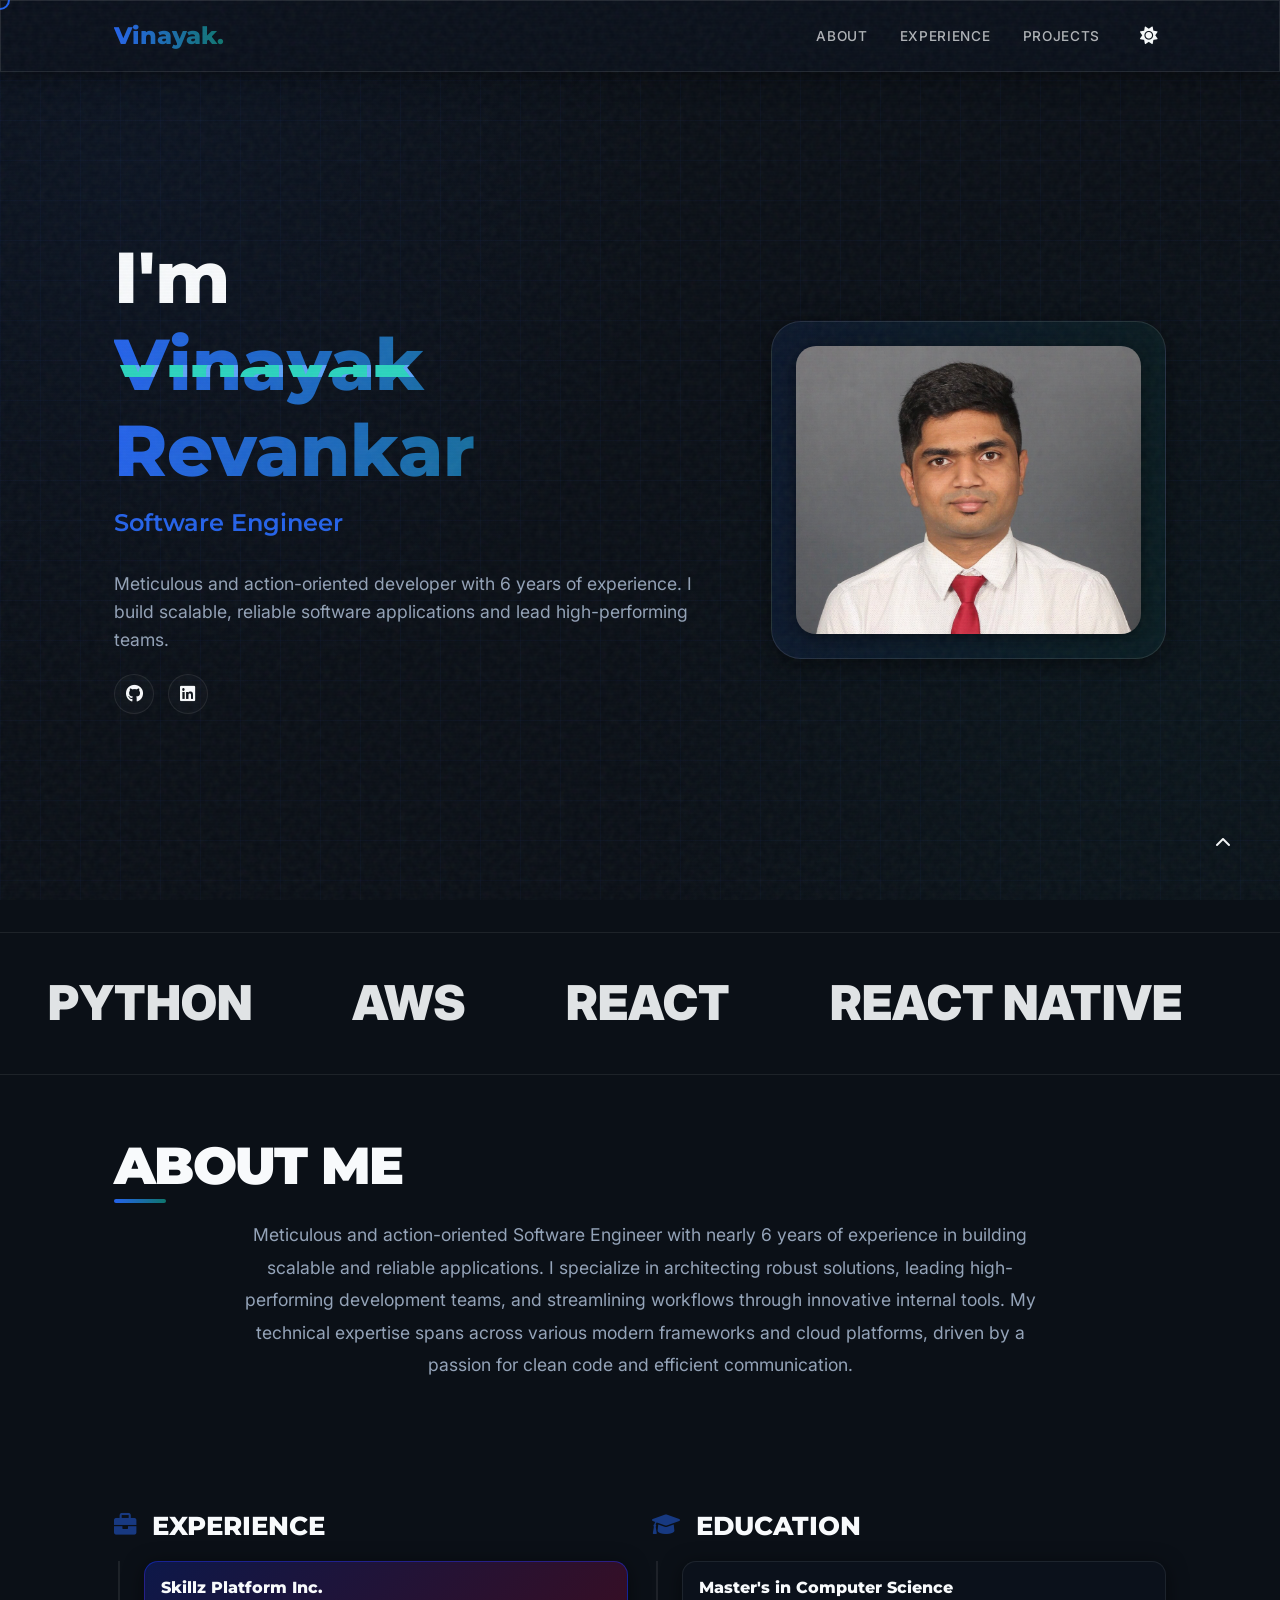
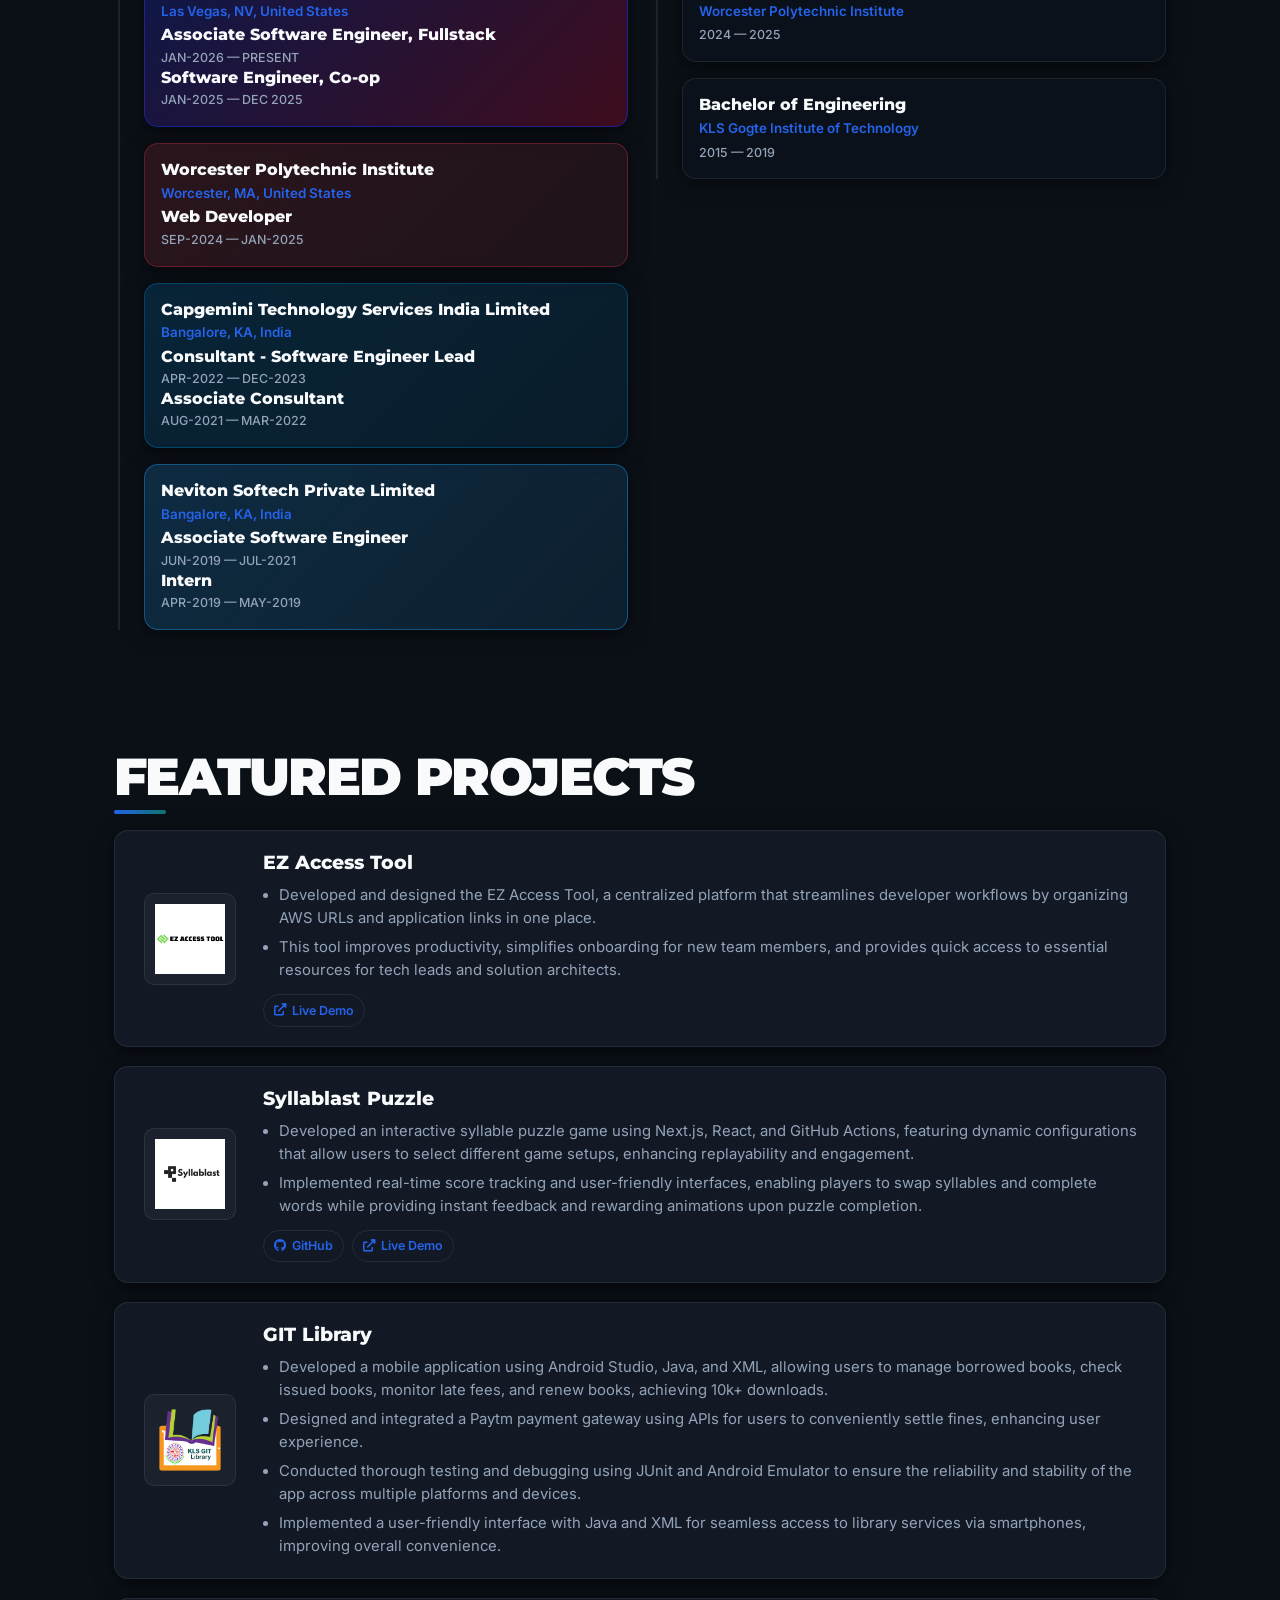
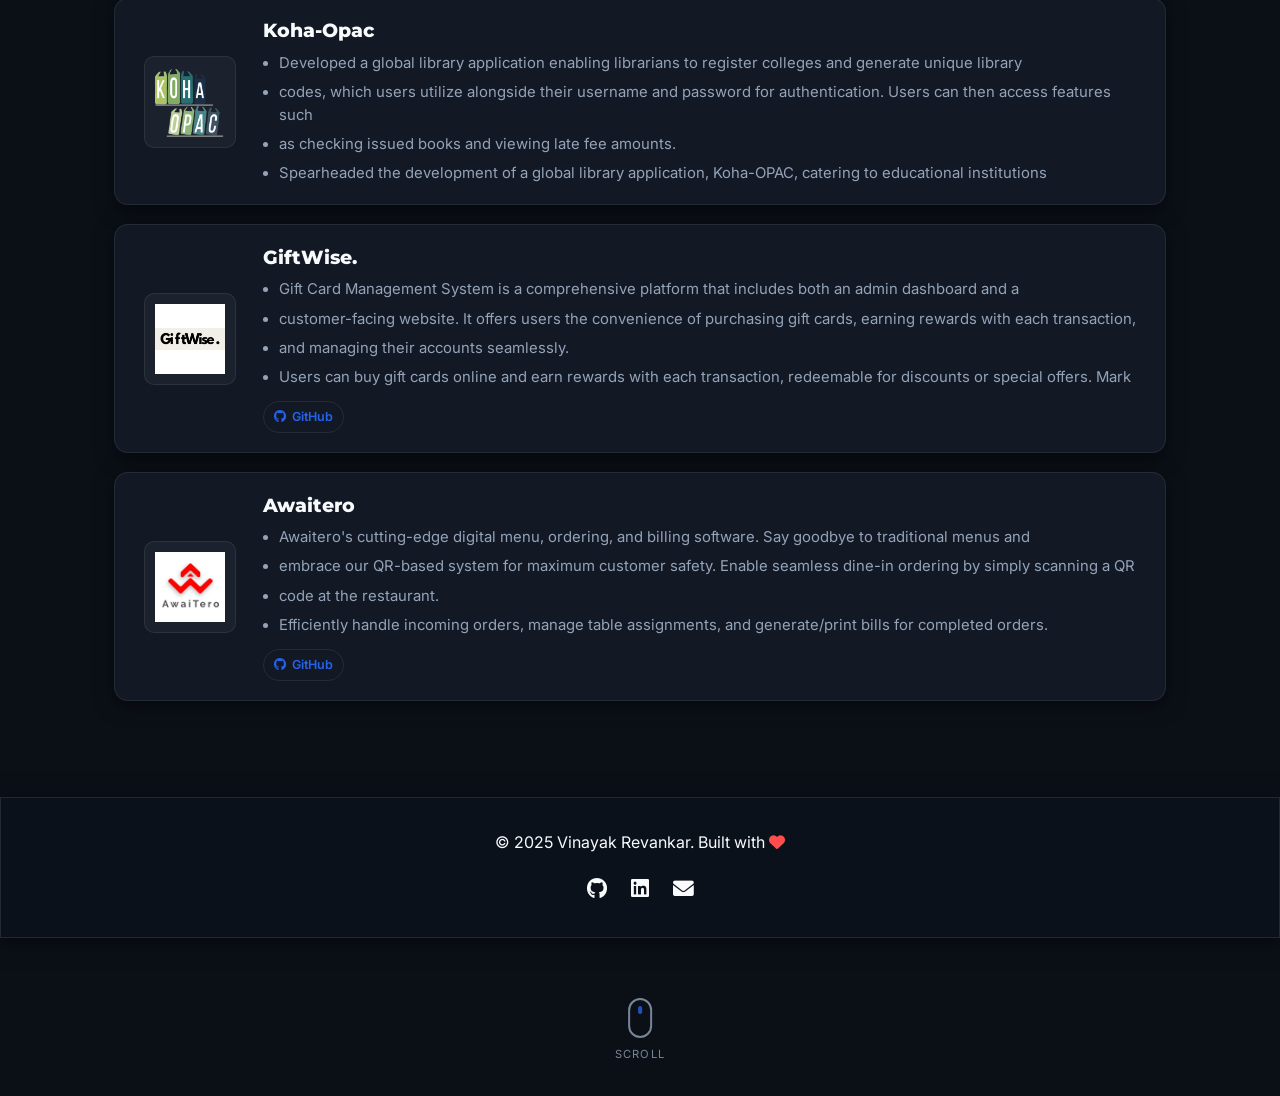
==== commit b251a0a0: "color changed" ====
--- a/index.html
+++ b/index.html
@@ -169,7 +169,6 @@
             <span class="marquee-item">TypeScript</span>
             <span class="marquee-item">Java</span>
             <span class="marquee-item">Docker</span>
-            <span class="marquee-item">Spring Boot</span>
             <!-- Duplicate for infinite scroll -->
             <span class="marquee-item">Python</span>
             <span class="marquee-item">AWS</span>
@@ -180,7 +179,6 @@
             <span class="marquee-item">TypeScript</span>
             <span class="marquee-item">Java</span>
             <span class="marquee-item">Docker</span>
-            <span class="marquee-item">Spring Boot</span>
          </div>
       </div>
 
@@ -452,7 +450,7 @@
          document.querySelectorAll('a, button, .project-card, .bento-item').forEach(el => {
             el.addEventListener('mouseenter', () => {
                cursor.style.transform += ' scale(2)';
-               cursor.style.backgroundColor = 'rgba(99, 102, 241, 0.2)';
+               cursor.style.backgroundColor = 'rgba(37, 99, 235, 0.18)';
                cursor.style.border = 'none';
             });
             el.addEventListener('mouseleave', () => {
--- a/assets/styles/design-system.css
+++ b/assets/styles/design-system.css
@@ -1,14 +1,12 @@
 @import url('https://fonts.googleapis.com/css2?family=Inter:wght@300;400;500;600;700;800&family=Montserrat:wght@700;800;900&display=swap');
 
 :root {
-    /* Color Palette - Premium Dark Theme First */
-    --clr-bg: #030304;
-    --clr-bg-alt: #0a0a0c;
-    --clr-primary: #6366f1;
-    /* Sophisticated Indigo */
-    --clr-primary-light: #818cf8;
-    --clr-accent: #a855f7;
-    /* Muted Violet */
+    /* Color Palette - Neutral, professional dark theme */
+    --clr-bg: #0b1017;
+    --clr-bg-alt: #121925;
+    --clr-primary: #2563eb;
+    --clr-primary-light: #3b82f6;
+    --clr-accent: #0f766e;
     --clr-surface: rgba(255, 255, 255, 0.02);
     --clr-surface-hover: rgba(255, 255, 255, 0.05);
     --clr-text: #f8fafc;
@@ -16,7 +14,7 @@
     --clr-border: rgba(255, 255, 255, 0.08);
     --clr-border-hover: rgba(255, 255, 255, 0.15);
 
-    --glass-bg: rgba(10, 10, 15, 0.9);
+    --glass-bg: rgba(12, 18, 28, 0.9);
     --glass-border: rgba(255, 255, 255, 0.1);
     --glass-blur: blur(2px);
     --glass-shadow: 0 4px 20px rgba(0, 0, 0, 0.5);
@@ -34,20 +32,20 @@
     --transition-base: 0.3s cubic-bezier(0.4, 0, 0.2, 1);
     --transition-slow: 0.5s cubic-bezier(0.4, 0, 0.2, 1);
 
-    /* Cyber Tech Theme Extras */
-    --clr-cyber-neon: #00ff9f;
-    --clr-cyber-pink: #ff00ff;
-    --clr-cyber-yellow: #f0f000;
-    --clr-cyber-blue: #00d4ff;
-    --cyber-glow: 0 0 10px var(--clr-cyber-neon), 0 0 20px rgba(0, 255, 159, 0.3);
+    /* Kept for legacy selectors, toned down to professional hues */
+    --clr-cyber-neon: #2dd4bf;
+    --clr-cyber-pink: #60a5fa;
+    --clr-cyber-yellow: #f59e0b;
+    --clr-cyber-blue: #38bdf8;
+    --cyber-glow: 0 0 10px rgba(45, 212, 191, 0.25), 0 0 20px rgba(45, 212, 191, 0.15);
 }
 
 [data-theme="light"] {
-    --clr-bg: #f8f9fc;
+    --clr-bg: #f5f7fb;
     --clr-bg-alt: #ffffff;
-    --clr-primary: #2135b7;
-    --clr-primary-light: #304CFD;
-    --clr-accent: #7a14e0;
+    --clr-primary: #1d4ed8;
+    --clr-primary-light: #2563eb;
+    --clr-accent: #0f766e;
     --clr-surface: rgba(0, 0, 0, 0.02);
     --clr-surface-hover: rgba(0, 0, 0, 0.05);
     --clr-text: #1a1a2e;
@@ -61,12 +59,12 @@
 
 /* Glowing Typography */
 .text-gradient {
-    background: linear-gradient(90deg, var(--clr-primary), var(--clr-accent), var(--clr-cyber-neon), var(--clr-primary));
-    background-size: 300% auto;
+    background: linear-gradient(90deg, var(--clr-primary), var(--clr-accent));
+    background-size: 160% auto;
     -webkit-background-clip: text;
     background-clip: text;
     -webkit-text-fill-color: transparent;
-    animation: shine 8s linear infinite;
+    animation: shine 14s linear infinite;
     font-weight: 800;
 }
 
@@ -421,8 +419,8 @@
 
 [data-theme="dark"] body {
     background-image:
-        linear-gradient(rgba(99, 102, 241, 0.05) 1px, transparent 1px),
-        linear-gradient(90deg, rgba(99, 102, 241, 0.05) 1px, transparent 1px);
+        linear-gradient(rgba(37, 99, 235, 0.04) 1px, transparent 1px),
+        linear-gradient(90deg, rgba(37, 99, 235, 0.04) 1px, transparent 1px);
     background-size: 40px 40px;
     background-attachment: fixed;
 }
@@ -813,8 +811,8 @@
     display: flex;
     align-items: center;
     padding-top: 80px;
-    background: radial-gradient(circle at 10% 20%, rgba(48, 76, 253, 0.05) 0%, transparent 40%),
-        radial-gradient(circle at 90% 80%, rgba(140, 26, 255, 0.05) 0%, transparent 40%);
+    background: radial-gradient(circle at 10% 20%, rgba(37, 99, 235, 0.05) 0%, transparent 40%),
+        radial-gradient(circle at 90% 80%, rgba(15, 118, 110, 0.05) 0%, transparent 40%);
 }
 
 .hero-content {
@@ -895,12 +893,12 @@
 .btn-primary {
     background: var(--clr-primary);
     color: white;
-    box-shadow: 0 10px 30px rgba(99, 102, 241, 0.2);
+    box-shadow: 0 10px 30px rgba(37, 99, 235, 0.2);
 }
 
 .btn-primary:hover {
     transform: translateY(-5px) scale(1.05);
-    box-shadow: 0 20px 40px rgba(99, 102, 241, 0.4);
+    box-shadow: 0 20px 40px rgba(37, 99, 235, 0.35);
 }
 
 .btn-outline {
@@ -937,7 +935,7 @@
     padding: 1.5rem;
     border-radius: 30px;
     position: relative;
-    background: linear-gradient(90deg, rgba(99, 102, 241, 0.1), rgba(168, 85, 247, 0.1));
+    background: linear-gradient(90deg, rgba(37, 99, 235, 0.1), rgba(15, 118, 110, 0.1));
 }
 
 .hero-badge {
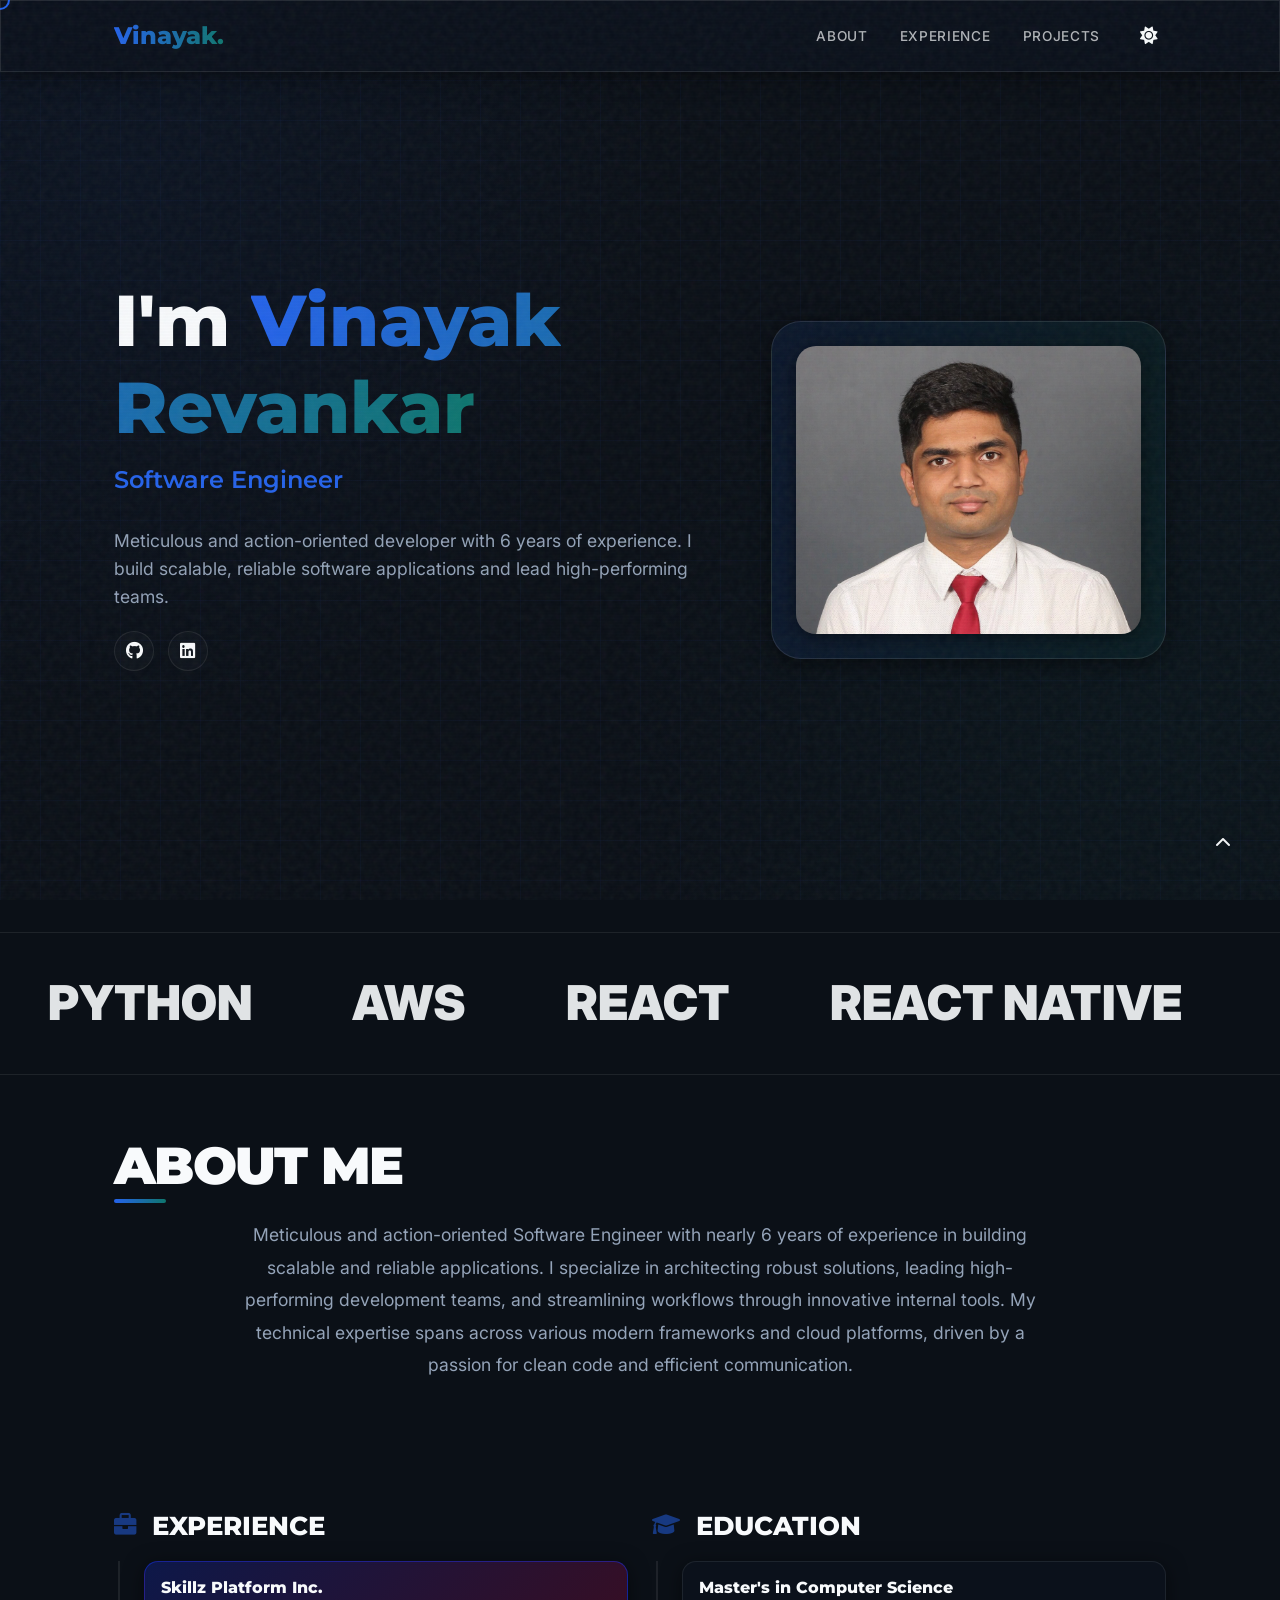
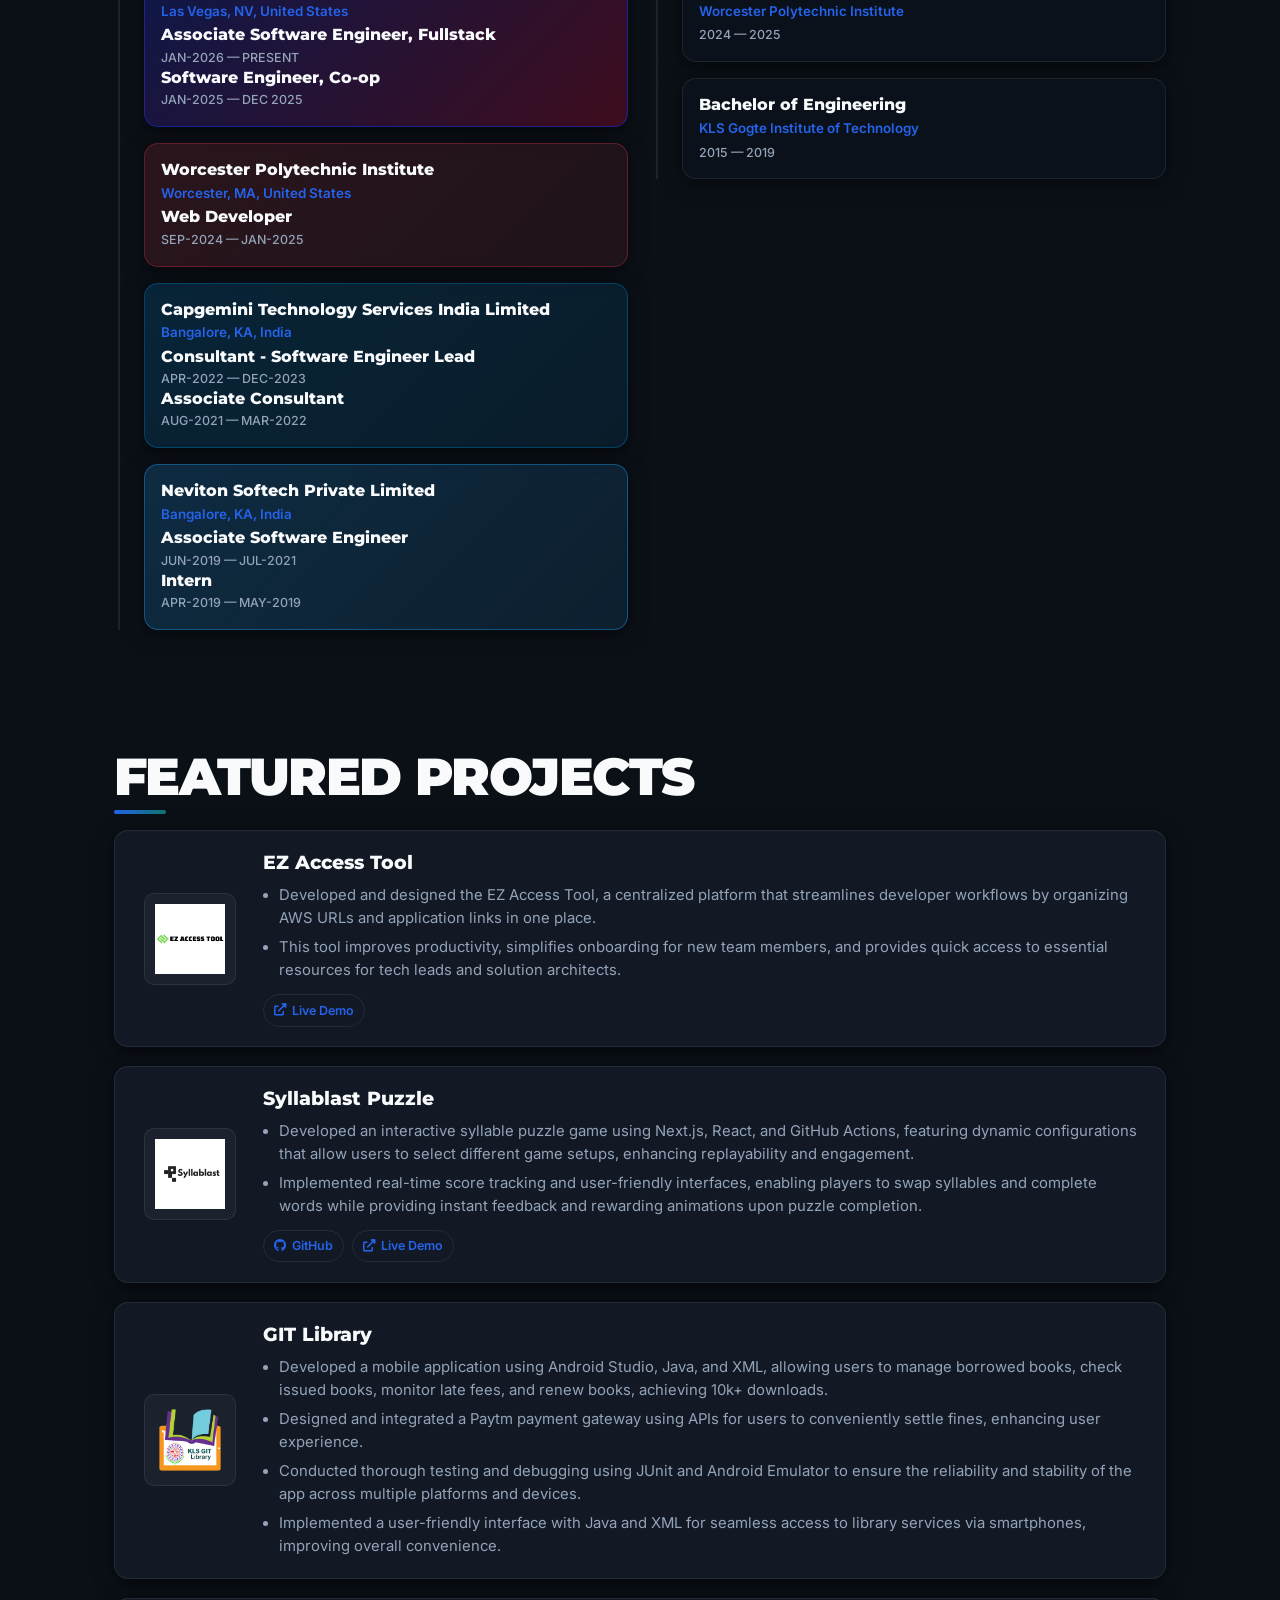
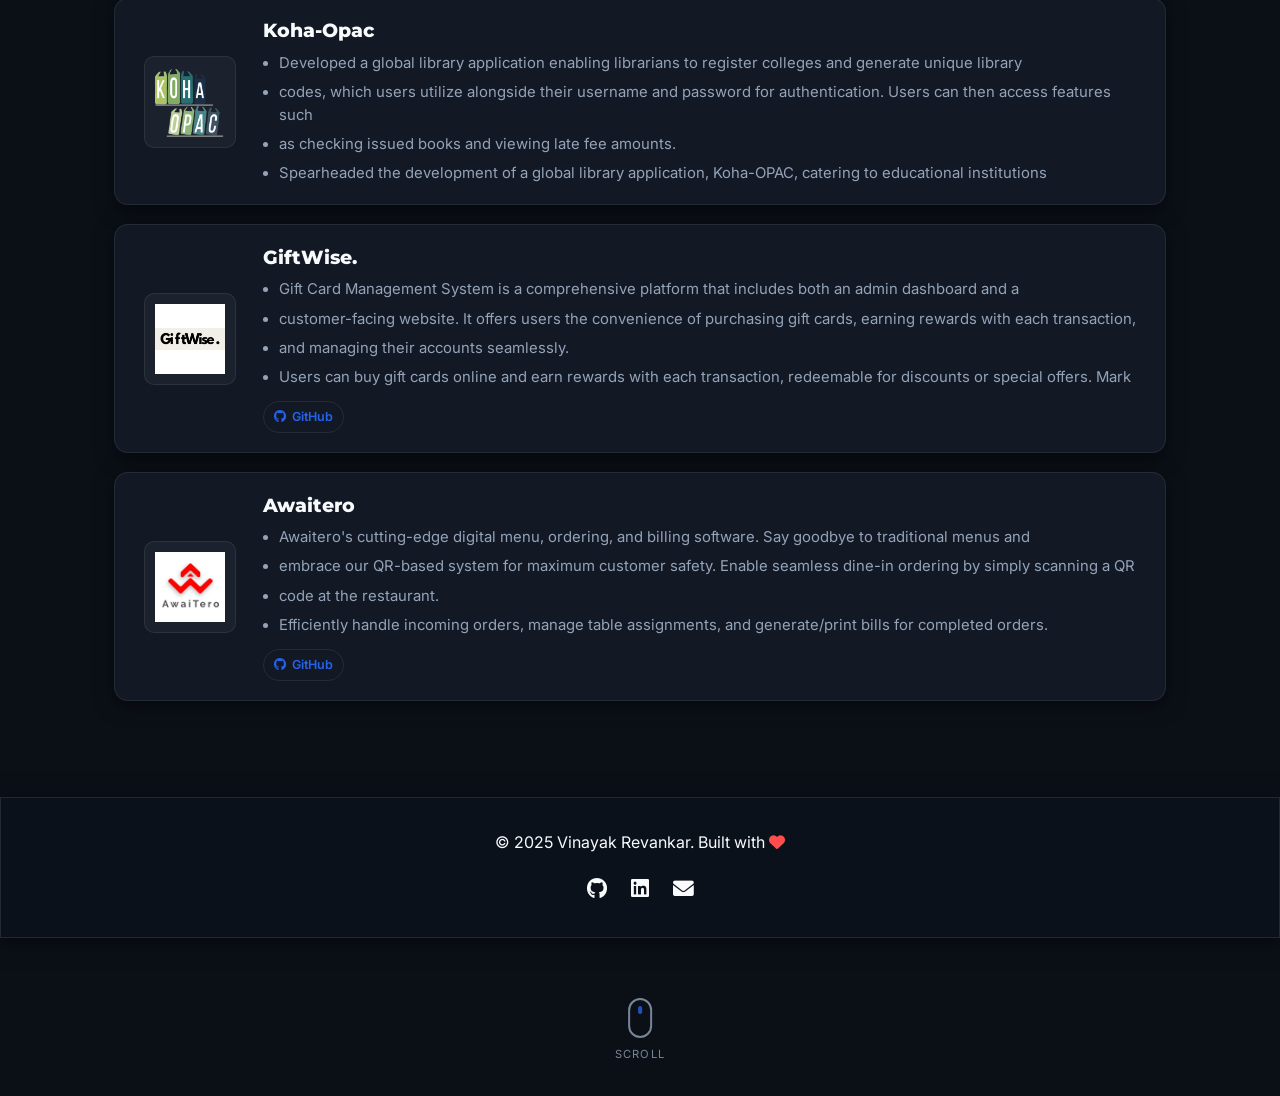
==== commit 95688ab2: "removed glitch" ====
--- a/index.html
+++ b/index.html
@@ -65,14 +65,6 @@
 
 <body data-theme="dark">
    <div class="scanline-overlay"></div>
-   <div class="system-console">
-      <div class="console-header">
-         <span>SYS_KERNEL_v1.0.4</span>
-         <span>[ONLINE]</span>
-      </div>
-      <div id="consoleLines"></div>
-      <div class="console-cursor-wrap">> <span class="console-cursor"></span></div>
-   </div>
    <div class="custom-cursor" id="customCursor"></div>
    <!-- Animated Background Blobs -->
    <div class="bg-blobs">
@@ -85,7 +77,7 @@
    <header class="header glass">
       <div class="container nav-content">
          <div class="logo">
-            <span class="text-gradient glitch" data-text="Vinayak.">Vinayak.</span>
+           <span class="text-gradient">Vinayak.</span>
          </div>
          <nav class="nav">
             <button class="menu-toggle" id="menuToggle" aria-label="Toggle menu">
@@ -114,8 +106,7 @@
             <div class="hero-text">
                <h1 class="hero-title">
                   I'm <span
-                     class="text-gradient glitch name-pronounce-trigger"
-                     data-text="Vinayak Revankar"
+                    class="text-gradient name-pronounce-trigger"
                      role="button"
                      tabindex="0"
                      aria-label="Pronounce Vinayak Revankar"
@@ -477,37 +468,6 @@
          // Initialize Reveal Observer
          document.querySelectorAll('.reveal').forEach(el => observer.observe(el));
 
-         // System Console Typing Animation
-         const consoleLines = [
-            "Initializing neural link...",
-            "Loading portfolio assets...",
-            "Optimizing user experience...",
-            "System ready.",
-            "Welcome, user."
-         ];
-         const consoleContainer = document.getElementById('consoleLines');
-         let lineIndex = 0;
-
-         function addConsoleLine() {
-            if (lineIndex < consoleLines.length) {
-               const line = document.createElement('div');
-               line.className = 'console-line';
-               line.textContent = `> ${consoleLines[lineIndex]}`;
-               consoleContainer.appendChild(line);
-
-               // Trigger animation
-               setTimeout(() => line.classList.add('active'), 50);
-
-               lineIndex++;
-
-               // Scroll to bottom if needed
-               const consoleWrap = document.querySelector('.system-console');
-               consoleWrap.scrollTop = consoleWrap.scrollHeight;
-
-               setTimeout(addConsoleLine, 1000 + Math.random() * 2000);
-            }
-         }
-         addConsoleLine();
       });
 
       function openWebsite(url) {
--- a/assets/styles/design-system.css
+++ b/assets/styles/design-system.css
@@ -150,209 +150,6 @@
     }
 }
 
-/* Glitch Effect */
-.glitch {
-    position: relative;
-    display: inline-block;
-}
-
-.glitch::before,
-.glitch::after {
-    content: attr(data-text);
-    position: absolute;
-    top: 0;
-    left: 0;
-    width: 100%;
-    height: 100%;
-    background: transparent;
-}
-
-.glitch::before {
-    left: 2px;
-    text-shadow: -2px 0 var(--clr-cyber-pink);
-    clip: rect(44px, 450px, 56px, 0);
-    animation: glitch-anim 5s infinite linear alternate-reverse;
-}
-
-.glitch::after {
-    left: -2px;
-    text-shadow: -2px 0 var(--clr-cyber-neon);
-    clip: rect(44px, 450px, 56px, 0);
-    animation: glitch-anim2 5s infinite linear alternate-reverse;
-}
-
-@keyframes glitch-anim {
-    0% {
-        clip: rect(31px, 9999px, 94px, 0);
-    }
-
-    5% {
-        clip: rect(70px, 9999px, 71px, 0);
-    }
-
-    10% {
-        clip: rect(61px, 9999px, 84px, 0);
-    }
-
-    15% {
-        clip: rect(10px, 9999px, 5px, 0);
-    }
-
-    20% {
-        clip: rect(45px, 9999px, 92px, 0);
-    }
-
-    25% {
-        clip: rect(29px, 9999px, 98px, 0);
-    }
-
-    30% {
-        clip: rect(93px, 9999px, 14px, 0);
-    }
-
-    35% {
-        clip: rect(64px, 9999px, 20px, 0);
-    }
-
-    40% {
-        clip: rect(43px, 9999px, 93px, 0);
-    }
-
-    45% {
-        clip: rect(43px, 9999px, 96px, 0);
-    }
-
-    50% {
-        clip: rect(66px, 9999px, 53px, 0);
-    }
-
-    55% {
-        clip: rect(89px, 9999px, 86px, 0);
-    }
-
-    60% {
-        clip: rect(3px, 9999px, 60px, 0);
-    }
-
-    65% {
-        clip: rect(46px, 9999px, 27px, 0);
-    }
-
-    70% {
-        clip: rect(79px, 9999px, 49px, 0);
-    }
-
-    75% {
-        clip: rect(11px, 9999px, 25px, 0);
-    }
-
-    80% {
-        clip: rect(61px, 9999px, 2px, 0);
-    }
-
-    85% {
-        clip: rect(35px, 9999px, 70px, 0);
-    }
-
-    90% {
-        clip: rect(14px, 9999px, 9px, 0);
-    }
-
-    95% {
-        clip: rect(78px, 9999px, 19px, 0);
-    }
-
-    100% {
-        clip: rect(63px, 9999px, 32px, 0);
-    }
-}
-
-@keyframes glitch-anim2 {
-    0% {
-        clip: rect(65px, 9999px, 100px, 0);
-    }
-
-    5% {
-        clip: rect(52px, 9999px, 4px, 0);
-    }
-
-    10% {
-        clip: rect(79px, 9999px, 85px, 0);
-    }
-
-    15% {
-        clip: rect(75px, 9999px, 5px, 0);
-    }
-
-    20% {
-        clip: rect(7px, 9999px, 2px, 0);
-    }
-
-    25% {
-        clip: rect(100px, 9999px, 87px, 0);
-    }
-
-    30% {
-        clip: rect(23px, 9999px, 24px, 0);
-    }
-
-    35% {
-        clip: rect(65px, 9999px, 54px, 0);
-    }
-
-    40% {
-        clip: rect(44px, 9999px, 7px, 0);
-    }
-
-    45% {
-        clip: rect(83px, 9999px, 89px, 0);
-    }
-
-    50% {
-        clip: rect(81px, 9999px, 8px, 0);
-    }
-
-    55% {
-        clip: rect(100px, 9999px, 4px, 0);
-    }
-
-    60% {
-        clip: rect(20px, 9999px, 24px, 0);
-    }
-
-    65% {
-        clip: rect(67px, 9999px, 35px, 0);
-    }
-
-    70% {
-        clip: rect(40px, 9999px, 49px, 0);
-    }
-
-    75% {
-        clip: rect(62px, 9999px, 51px, 0);
-    }
-
-    80% {
-        clip: rect(54px, 9999px, 79px, 0);
-    }
-
-    85% {
-        clip: rect(87px, 9999px, 47px, 0);
-    }
-
-    90% {
-        clip: rect(33px, 9999px, 34px, 0);
-    }
-
-    95% {
-        clip: rect(3px, 9999px, 4px, 0);
-    }
-
-    100% {
-        clip: rect(68px, 9999px, 23px, 0);
-    }
-}
-
 /* Cyber Corners */
 .cyber-corners {
     position: relative;
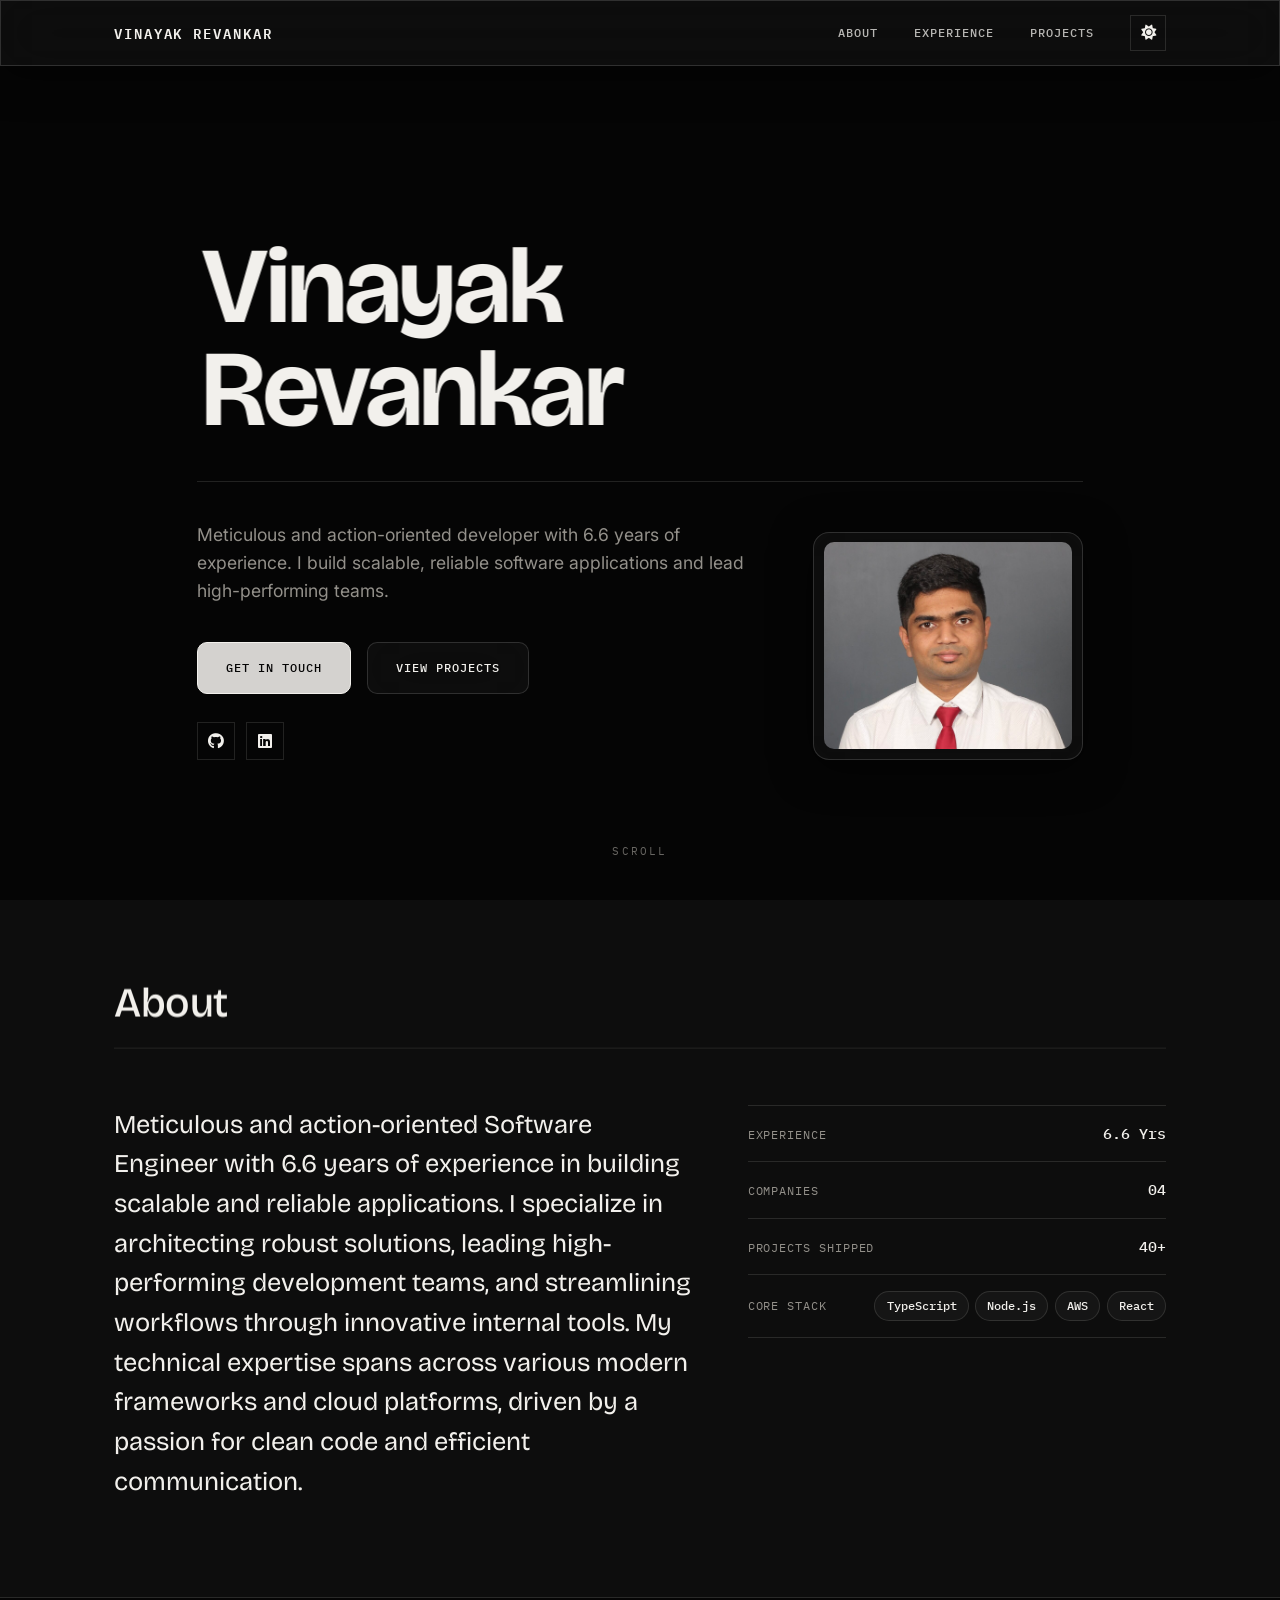
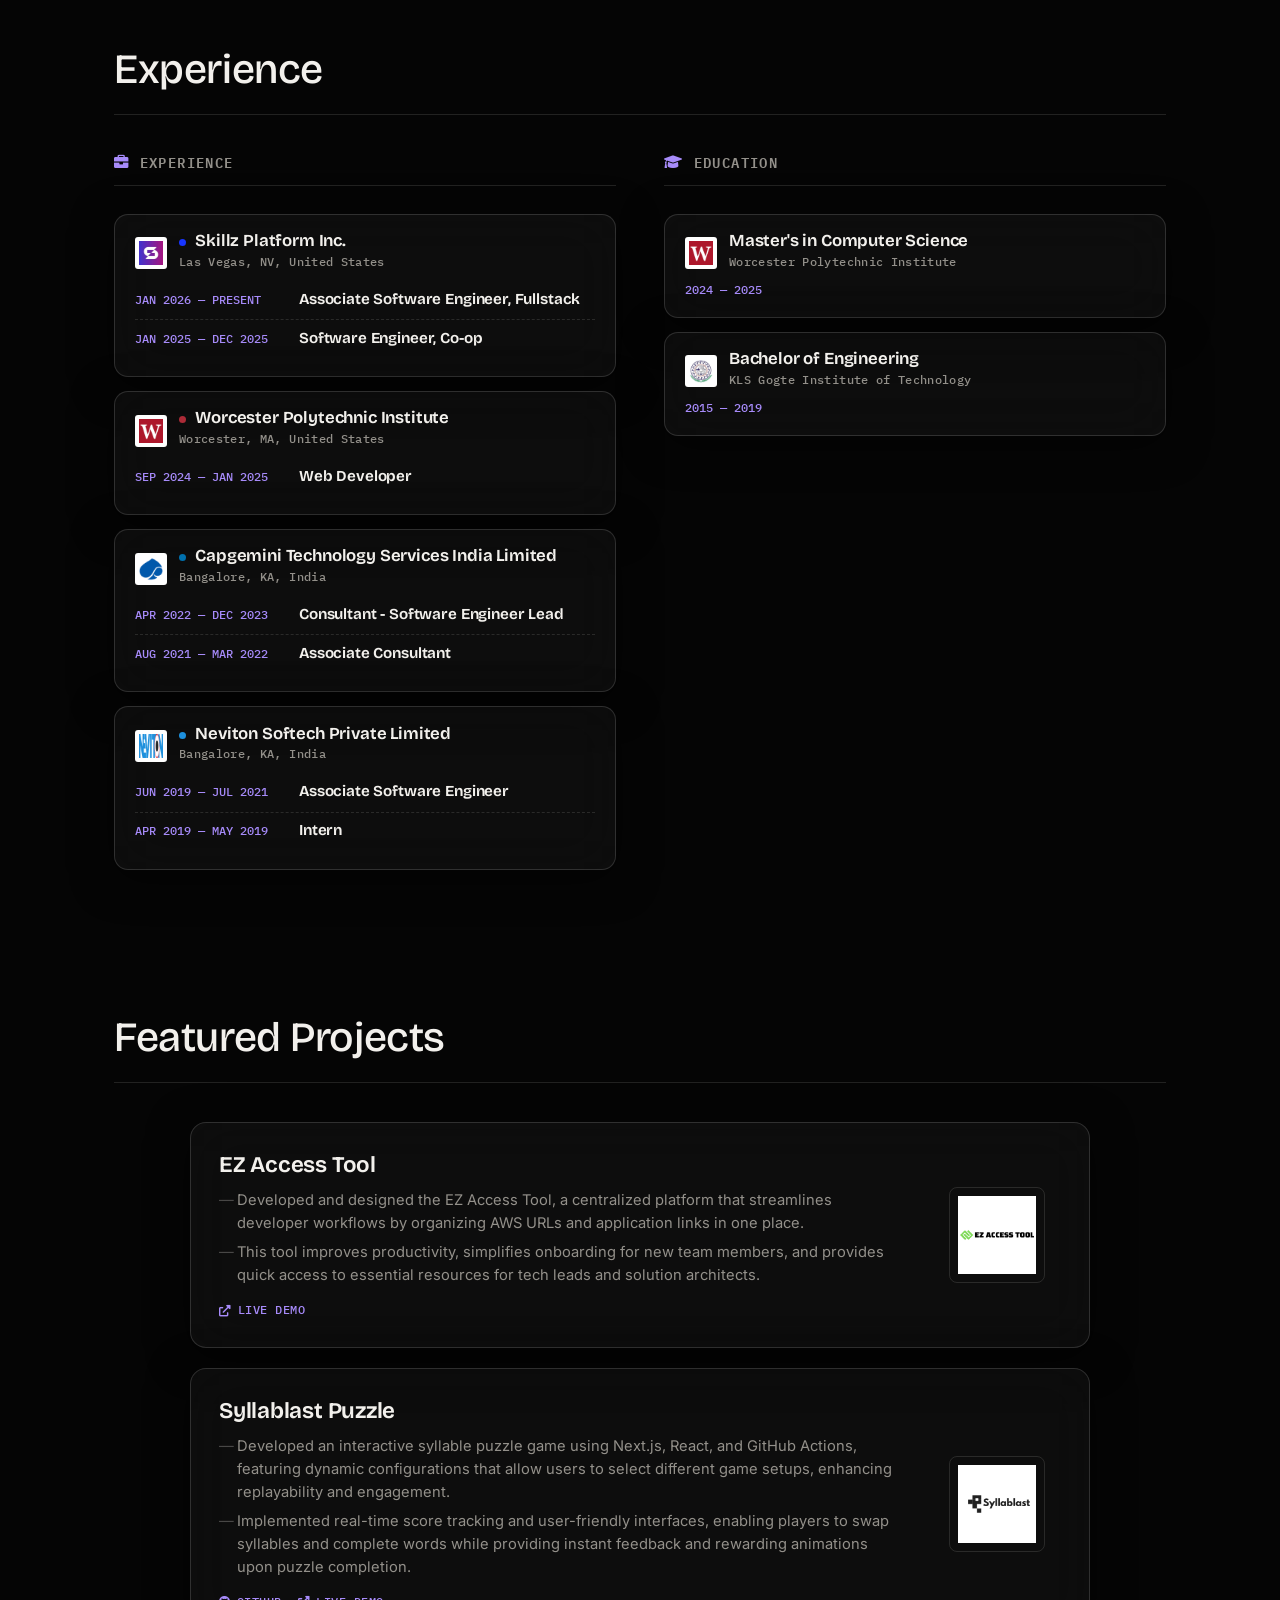
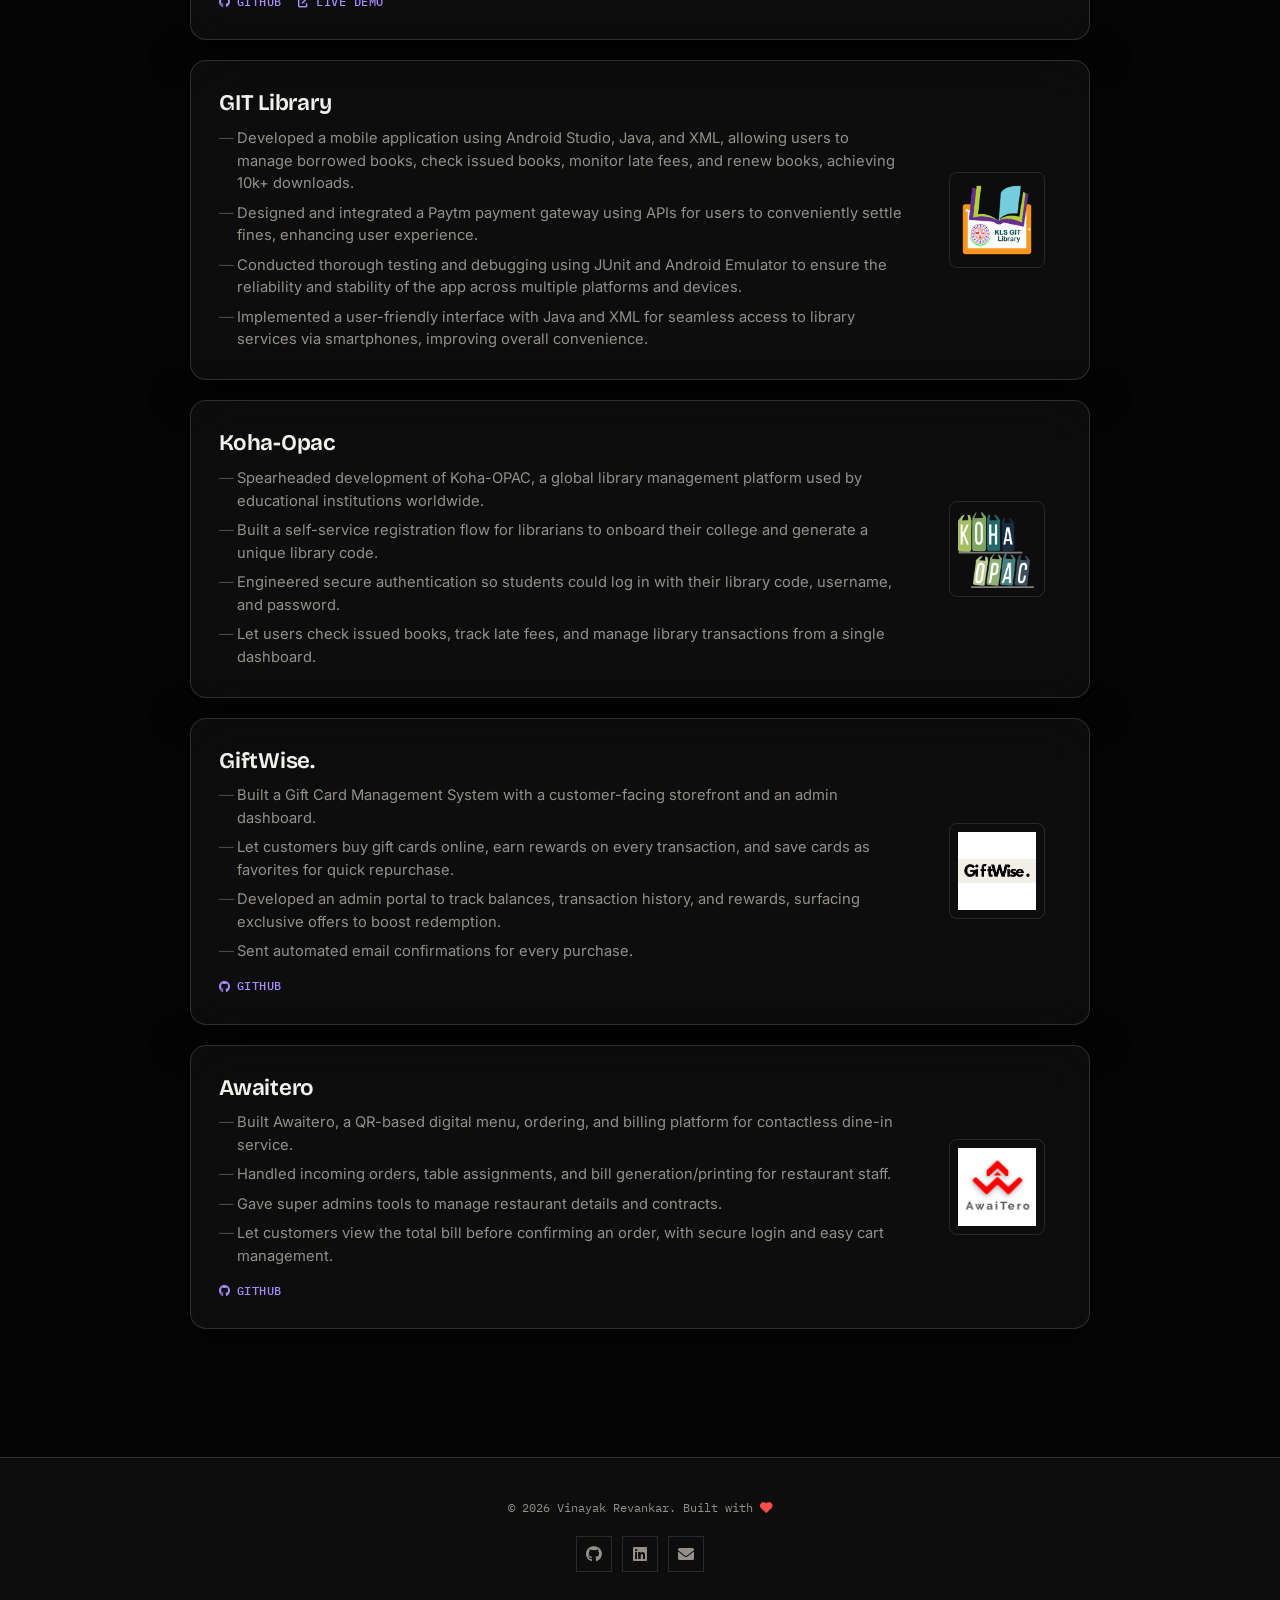
==== commit abf487cb: "fix UI" ====
--- a/index.html
+++ b/index.html
@@ -50,8 +50,8 @@
    <link rel="manifest" href="/site.webmanifest">
 
    <!-- Theme colors (optional but nice for mobile status bars) -->
-   <meta name="theme-color" content="#062E24">
-   <meta name="msapplication-TileColor" content="#062E24">
+   <meta name="theme-color" content="#050505">
+   <meta name="msapplication-TileColor" content="#050505">
 
 
    <link rel="stylesheet" href="https://cdnjs.cloudflare.com/ajax/libs/font-awesome/6.0.0-beta3/css/all.min.css">
@@ -64,120 +64,80 @@
 <!-- bg-triangle  -->
 
 <body data-theme="dark">
-   <div class="scanline-overlay"></div>
-   <div class="custom-cursor" id="customCursor"></div>
-   <!-- Animated Background Blobs -->
-   <div class="bg-blobs">
-      <div class="blob blob-1"></div>
-      <div class="blob blob-2"></div>
-      <div class="blob blob-3"></div>
-   </div>
-
+   <a href="#main-content" class="skip-link">Skip to content</a>
    <!-- Navbar -->
-   <header class="header glass">
+   <header class="header panel">
       <div class="container nav-content">
          <div class="logo">
-           <span class="text-gradient">Vinayak.</span>
-         </div>
-         <nav class="nav">
-            <button class="menu-toggle" id="menuToggle" aria-label="Toggle menu">
-               <i class="fas fa-bars"></i>
+           Vinayak Revankar
+         </div>
+         <nav class="nav" aria-label="Primary">
+            <button class="menu-toggle" id="menuToggle" aria-label="Toggle menu" aria-expanded="false" aria-controls="navList">
+               <i class="fas fa-bars" aria-hidden="true"></i>
             </button>
             <ul class="nav-list" id="navList">
                <li><a href="#about" class="nav-link">About</a></li>
                <li><a href="#experience" class="nav-link">Experience</a></li>
                <li><a href="#projects" class="nav-link">Projects</a></li>
                <li class="nav-socials-mobile">
-                  <a href="https://github.com/Vinayakrevankar" target="_blank" class="nav-link"><i
-                        class="fab fa-github"></i></a>
-                  <a href="https://in.linkedin.com/in/vinayakrevankar" target="_blank" class="nav-link"><i
-                        class="fab fa-linkedin"></i></a>
+                  <a href="https://github.com/Vinayakrevankar" target="_blank" rel="noopener noreferrer" class="nav-link" aria-label="GitHub (opens in a new tab)"><i
+                        class="fab fa-github" aria-hidden="true"></i></a>
+                  <a href="https://in.linkedin.com/in/vinayakrevankar" target="_blank" rel="noopener noreferrer" class="nav-link" aria-label="LinkedIn (opens in a new tab)"><i
+                        class="fab fa-linkedin" aria-hidden="true"></i></a>
                </li>
-               <li><button id="themeToggle" class="theme-btn"><i class="fas fa-moon"></i></button></li>
+               <li><button id="themeToggle" class="theme-btn" aria-label="Switch to light theme" aria-pressed="false"><i class="fas fa-moon" aria-hidden="true"></i></button></li>
             </ul>
          </nav>
       </div>
    </header>
 
-   <main>
+   <main id="main-content">
       <!-- Hero Section -->
       <section class="hero-section" id="hero">
          <div class="container hero-content reveal">
-            <div class="hero-text">
-               <h1 class="hero-title">
-                  I'm <span
-                    class="text-gradient name-pronounce-trigger"
-                     role="button"
-                     tabindex="0"
-                     aria-label="Pronounce Vinayak Revankar"
-                     onclick="pronounceName()"
-                     onkeydown="if(event.key==='Enter'||event.key===' '){event.preventDefault();pronounceName();}"
-                     >Vinayak Revankar</span>
-               </h1>
-               <h2 class="hero-subtitle">Software Engineer</h2>
-               <p class="hero-description">
-                  Meticulous and action-oriented developer with 6 years of experience. I build scalable, reliable
-                  software applications and lead high-performing teams.
-               </p>
-               <div class="hero-social-links">
-                  <a href="https://github.com/Vinayakrevankar" target="_blank" rel="noopener noreferrer" aria-label="GitHub">
-                     <i class="fab fa-github"></i>
-                  </a>
-                  <a href="https://in.linkedin.com/in/vinayakrevankar" target="_blank" rel="noopener noreferrer" aria-label="LinkedIn">
-                     <i class="fab fa-linkedin"></i>
-                  </a>
-               </div>
-               <!-- <div class="hero-btns">
-                  <a href="#projects" class="btn btn-primary">Featured Work</a>
-                  <a href="#" class="btn btn-outline"><i class="fas fa-file-download" style="margin-right: 8px;"></i>
-                     View Resume</a>
-               </div> -->
+            <h1 class="hero-title"><span class="title-line">Vinayak</span><span class="title-line">Revankar</span></h1>
+            <div class="hero-lower">
+               <div class="hero-text">
+                  <p class="hero-description">
+                     Meticulous and action-oriented developer with <span id="heroYearsDesc">6</span> years of experience. I build scalable, reliable
+                     software applications and lead high-performing teams.
+                  </p>
+                  <div class="hero-actions">
+                     <a href="mailto:vinayakanrevankar@gmail.com" class="btn btn-primary">Get in Touch</a>
+                     <a href="#projects" class="btn btn-outline">View Projects</a>
+                  </div>
+                  <div class="hero-social-links">
+                     <a href="https://github.com/Vinayakrevankar" target="_blank" rel="noopener noreferrer" aria-label="GitHub (opens in a new tab)">
+                        <i class="fab fa-github" aria-hidden="true"></i>
+                     </a>
+                     <a href="https://in.linkedin.com/in/vinayakrevankar" target="_blank" rel="noopener noreferrer" aria-label="LinkedIn (opens in a new tab)">
+                        <i class="fab fa-linkedin" aria-hidden="true"></i>
+                     </a>
+                  </div>
+               </div>
+               <div class="hero-image reveal">
+                  <div class="image-card">
+                     <img src="assets/img/myphotoV1.jpg" alt="Vinayak Revankar" class="profile-img">
+                  </div>
+               </div>
             </div>
-            <div class="hero-image reveal">
-               <div class="image-glass glass cyber-corners">
-                  <img src="assets/img/myphotoV1.jpg" alt="Vinayak Revankar" class="profile-img">
-                 
-               </div>
-            </div>
          </div>
          <div class="scroll-indicator">
-            <div class="mouse">
-               <div class="wheel"></div>
-            </div>
-            <span
-               style="font-size: 0.7rem; color: var(--clr-text-muted); text-transform: uppercase; letter-spacing: 0.1em;">Scroll</span>
+            <div class="scroll-line"></div>
+            <span>Scroll</span>
          </div>
       </section>
-
-      <div class="skills-marquee">
-         <div class="marquee-content">
-            <span class="marquee-item">Python</span>
-            <span class="marquee-item">AWS</span>
-            <span class="marquee-item">React</span>
-            <span class="marquee-item">React Native</span>
-            <span class="marquee-item">Node.js</span>
-            <span class="marquee-item">JavaScript</span>
-            <span class="marquee-item">TypeScript</span>
-            <span class="marquee-item">Java</span>
-            <span class="marquee-item">Docker</span>
-            <!-- Duplicate for infinite scroll -->
-            <span class="marquee-item">Python</span>
-            <span class="marquee-item">AWS</span>
-            <span class="marquee-item">React</span>
-            <span class="marquee-item">React Native</span>
-            <span class="marquee-item">Node.js</span>
-            <span class="marquee-item">JavaScript</span>
-            <span class="marquee-item">TypeScript</span>
-            <span class="marquee-item">Java</span>
-            <span class="marquee-item">Docker</span>
-         </div>
-      </div>
 
       <section class="about-section section" id="about">
          <div class="container reveal">
-            <h2 class="section-title"><span>About Me</span></h2>
-            <div class="about-content">
-               <p id="aboutMe" class="about-text"></p>
+            <h2 class="section-title"><span>About</span></h2>
+            <div class="about-grid">
+               <div class="about-content">
+                  <p id="aboutMe" class="about-text"></p>
+               </div>
+               <dl class="about-stats" id="aboutStats">
+                  <!-- Dynamic content -->
+               </dl>
             </div>
          </div>
       </section>
@@ -185,28 +145,39 @@
       <!-- Experience & Education Section -->
       <section class="experience-section section" id="experience">
          <div class="container">
+            <h2 class="section-title reveal"><span>Experience</span></h2>
             <div class="experience-grid">
                <div class="experience-col reveal">
-                  <h3 class="subsection-title"><i class="fas fa-briefcase"></i> Experience</h3>
+                  <h3 class="subsection-title"><i class="fas fa-briefcase" aria-hidden="true"></i> Experience</h3>
                   <div class="timeline" id="ListOfCompanies">
                      <!-- Dynamic content -->
                   </div>
                </div>
                <div class="education-col reveal">
-                  <h3 class="subsection-title"><i class="fas fa-graduation-cap"></i> Education</h3>
+                  <h3 class="subsection-title"><i class="fas fa-graduation-cap" aria-hidden="true"></i> Education</h3>
                   <div class="timeline">
-                     <article class="timeline-item glass">
-                        <div class="timeline-dot"></div>
-                        <h4 class="timeline-title">Master's in Computer Science</h4>
-                        <p class="timeline-org">Worcester Polytechnic Institute</p>
+                     <a class="timeline-item reveal" data-i="0" href="https://www.wpi.edu/" target="_blank" rel="noopener noreferrer">
+                        <div class="timeline-dot" aria-hidden="true"></div>
+                        <div class="timeline-header">
+                           <img src="assets/images/company-logos/wpi.png" alt="" class="company-logo" loading="lazy">
+                           <div>
+                              <h4 class="timeline-title">Master's in Computer Science<span class="visually-hidden"> (opens Worcester Polytechnic Institute website in a new tab)</span></h4>
+                              <p class="timeline-org">Worcester Polytechnic Institute</p>
+                           </div>
+                        </div>
                         <p class="timeline-date">2024 — 2025</p>
-                     </article>
-                     <article class="timeline-item glass">
-                        <div class="timeline-dot"></div>
-                        <h4 class="timeline-title">Bachelor of Engineering</h4>
-                        <p class="timeline-org">KLS Gogte Institute of Technology</p>
+                     </a>
+                     <a class="timeline-item reveal" data-i="1" href="https://git.edu/" target="_blank" rel="noopener noreferrer">
+                        <div class="timeline-dot" aria-hidden="true"></div>
+                        <div class="timeline-header">
+                           <img src="assets/images/company-logos/gogte-institute.png" alt="" class="company-logo" loading="lazy">
+                           <div>
+                              <h4 class="timeline-title">Bachelor of Engineering<span class="visually-hidden"> (opens KLS Gogte Institute of Technology website in a new tab)</span></h4>
+                              <p class="timeline-org">KLS Gogte Institute of Technology</p>
+                           </div>
+                        </div>
                         <p class="timeline-date">2015 — 2019</p>
-                     </article>
+                     </a>
                   </div>
                </div>
             </div>
@@ -224,29 +195,18 @@
       </section>
    </main>
 
-   <footer class="footer glass">
+   <footer class="footer panel">
       <div class="container footer-content">
-         <p>&copy; 2025 Vinayak Revankar. Built with <i class="fas fa-heart" style="color: #ff4d4d;"></i></p>
+         <p>&copy; <span id="footerYear"></span> Vinayak Revankar. Built with <i class="fas fa-heart" style="color: #ff4d4d;" aria-hidden="true"></i></p>
          <div class="footer-social">
-            <a href="https://github.com/Vinayakrevankar" target="_blank"><i class="fab fa-github"></i></a>
-            <a href="https://in.linkedin.com/in/vinayakrevankar" target="_blank"><i class="fab fa-linkedin"></i></a>
-            <a href="mailto:vinayakanrevankar@gmail.com"><i class="fas fa-envelope"></i></a>
+            <a href="https://github.com/Vinayakrevankar" target="_blank" rel="noopener noreferrer" aria-label="GitHub (opens in a new tab)"><i class="fab fa-github" aria-hidden="true"></i></a>
+            <a href="https://in.linkedin.com/in/vinayakrevankar" target="_blank" rel="noopener noreferrer" aria-label="LinkedIn (opens in a new tab)"><i class="fab fa-linkedin" aria-hidden="true"></i></a>
+            <a href="mailto:vinayakanrevankar@gmail.com" aria-label="Email Vinayak Revankar"><i class="fas fa-envelope" aria-hidden="true"></i></a>
          </div>
       </div>
    </footer>
 
-   <div class="back-to-top glass"><i class="fas fa-chevron-up"></i></div>
-   <!-- SVG masks -->
-   <svg class="svg-defs">
-      <clipPath id="avatar-box">
-         <path
-            d="M1.85379 38.4859C2.9221 18.6653 18.6653 2.92275 38.4858 1.85453 56.0986.905299 77.2792 0 94 0c16.721 0 37.901.905299 55.514 1.85453 19.821 1.06822 35.564 16.81077 36.632 36.63137C187.095 56.0922 188 77.267 188 94c0 16.733-.905 37.908-1.854 55.514-1.068 19.821-16.811 35.563-36.632 36.631C131.901 187.095 110.721 188 94 188c-16.7208 0-37.9014-.905-55.5142-1.855-19.8205-1.068-35.5637-16.81-36.63201-36.631C.904831 131.908 0 110.733 0 94c0-16.733.904831-37.9078 1.85379-55.5141z" />
-      </clipPath>
-      <clipPath id="avatar-hexagon">
-         <path
-            d="M0 27.2891c0-4.6662 2.4889-8.976 6.52491-11.2986L31.308 1.72845c3.98-2.290382 8.8697-2.305446 12.8637-.03963l25.234 14.31558C73.4807 18.3162 76 22.6478 76 27.3426V56.684c0 4.6805-2.5041 9.0013-6.5597 11.3186L44.4317 82.2915c-3.9869 2.278-8.8765 2.278-12.8634 0L6.55974 68.0026C2.50414 65.6853 0 61.3645 0 56.684V27.2891z" />
-      </clipPath>
-   </svg>
+   <button type="button" class="back-to-top panel" aria-label="Back to top"><i class="fas fa-chevron-up" aria-hidden="true"></i></button>
    <!-- JavaScripts -->
    <script src="assets/js/jquery-3.4.1.min.js"></script>
    <script src="assets/js/plugins.min.js"></script>
@@ -264,18 +224,22 @@
          const observer = new IntersectionObserver((entries) => {
             entries.forEach(entry => {
                if (entry.isIntersecting) {
-                  entry.target.classList.add('active');
+                  const staggerIndex = Number(entry.target.dataset.i) || 0;
+                  const staggerMs = staggerIndex * 60;
+                  setTimeout(() => entry.target.classList.add('active'), staggerMs);
+                  observer.unobserve(entry.target);
                }
             });
          }, observerOptions);
 
+         const body = document.body;
+
          // Theme Toggle Logic
          const themeToggle = document.getElementById('themeToggle');
-         const body = document.body;
          const themeIcon = themeToggle.querySelector('i');
 
          const currentTheme = localStorage.getItem('theme') || 'dark';
-         document.documentElement.setAttribute('data-theme', currentTheme); // Use document.documentElement for global theme
+         document.documentElement.setAttribute('data-theme', currentTheme);
          updateThemeIcon(currentTheme);
 
          themeToggle.addEventListener('click', () => {
@@ -287,6 +251,9 @@
 
          function updateThemeIcon(theme) {
             themeIcon.className = theme === 'dark' ? 'fas fa-sun' : 'fas fa-moon';
+            themeIcon.setAttribute('aria-hidden', 'true');
+            themeToggle.setAttribute('aria-pressed', theme === 'light' ? 'true' : 'false');
+            themeToggle.setAttribute('aria-label', theme === 'dark' ? 'Switch to light theme' : 'Switch to dark theme');
          }
 
          // Mobile Menu Toggle Logic
@@ -295,10 +262,11 @@
          const menuIcon = menuToggle.querySelector('i');
 
          menuToggle.addEventListener('click', () => {
-            navList.classList.toggle('active');
+            const isOpen = navList.classList.toggle('active');
             menuIcon.classList.toggle('fa-bars');
             menuIcon.classList.toggle('fa-times');
             body.classList.toggle('menu-open'); // Prevent scrolling when menu is open
+            menuToggle.setAttribute('aria-expanded', isOpen ? 'true' : 'false');
          });
 
          // Close menu when a link is clicked
@@ -308,6 +276,7 @@
                menuIcon.classList.add('fa-bars');
                menuIcon.classList.remove('fa-times');
                body.classList.remove('menu-open');
+               menuToggle.setAttribute('aria-expanded', 'false');
             });
          });
 
@@ -325,19 +294,17 @@
             window.scrollTo({ top: 0, behavior: 'smooth' });
          });
 
-         // Smooth Scroll for Nav Links
-         document.querySelectorAll('.nav-link').forEach(link => {
+         // Smooth Scroll for In-Page Links
+         document.querySelectorAll('a[href^="#"]').forEach(link => {
             link.addEventListener('click', (e) => {
                const href = link.getAttribute('href');
-               if (href.startsWith('#')) {
+               const target = href.length > 1 ? document.querySelector(href) : null;
+               if (target) {
                   e.preventDefault();
-                  const target = document.querySelector(href);
-                  if (target) {
-                     window.scrollTo({
-                        top: target.offsetTop - 100,
-                        behavior: 'smooth'
-                     });
-                  }
+                  window.scrollTo({
+                     top: target.offsetTop - 100,
+                     behavior: 'smooth'
+                  });
                }
             });
          });
@@ -345,29 +312,29 @@
          // Project Card Generation
          function buildProjectPoints(description) {
             return description
-               .replace(/<br\s*\/?>/gi, '\n')
-               .replace(/•/g, '\n•')
-               .split('\n')
-               .map(line => line.replace(/^•\s*/, '').trim())
+               .replace(/<br\s*\/?>/gi, ' ')
+               .replace(/\s+/g, ' ')
+               .split('•')
+               .map(point => point.trim())
                .filter(Boolean)
                .slice(0, 4)
                .map(point => `<li>${point}</li>`)
                .join('');
          }
 
-         function generateProjectCard({ imageSrc, projectTitle, description, link }) {
+         function generateProjectCard({ imageSrc, projectTitle, description, link }, index) {
             const linksHtml = link ? Object.keys(link).map(p =>
-               `<a href="${link[p]}" target="_blank" rel="noopener noreferrer" class="project-card-link">
-                  <i class="${p.toLowerCase().includes('github') ? 'fab fa-github' : 'fas fa-external-link-alt'}"></i> ${p.replace("_", " ")}
+               `<a href="${link[p]}" target="_blank" rel="noopener noreferrer" class="project-card-link" aria-label="${p.replace("_", " ")}: ${projectTitle} (opens in a new tab)">
+                  <i class="${p.toLowerCase().includes('github') ? 'fab fa-github' : 'fas fa-external-link-alt'}" aria-hidden="true"></i> ${p.replace("_", " ")}
                </a>`
             ).join('') : '';
             const pointsHtml = buildProjectPoints(description);
 
             return `
-               <div class="project-card glass reveal">
+               <div class="project-card panel reveal" data-i="${index}">
                   <div class="project-card-media">
                      <div class="project-img-wrapper">
-                        <img src="${imageSrc}" alt="${projectTitle}">
+                        <img src="${imageSrc}" alt="">
                      </div>
                   </div>
                   <div class="project-card-content">
@@ -392,100 +359,150 @@
             </div>
          `;
 
+         // Footer Year
+         document.getElementById('footerYear').textContent = new Date().getFullYear();
+
+         // Populate Hero Experience Badge
+         document.getElementById('heroYearsDesc').textContent = CV.experienceYears;
+
          // Populate About Me
          $("#aboutMe").append(CV.aboutMe);
 
+         // Populate About Stats
+         const experienceYears = CV.experienceYears;
+         const stats = [
+            { label: 'Experience', count: experienceYears, suffix: ' Yrs' },
+            { label: 'Companies', count: CV.companies.length, suffix: '', pad: 2 },
+            { label: 'Projects Shipped', count: CV.projectsShipped, suffix: '+' },
+            { label: 'Core Stack', chips: CV.coreStack }
+         ];
+         const statsHtml = stats.map(stat => {
+            const value = stat.chips
+               ? `<div class="stat-chips">${stat.chips.map(v => `<span>${v}</span>`).join('')}</div>`
+               : '0';
+            const countAttrs = stat.count !== undefined
+               ? ` data-count="${stat.count}" data-suffix="${stat.suffix}" data-pad="${stat.pad || 0}"`
+               : '';
+            return `
+               <div class="stat-row">
+                  <dt>${stat.label}</dt>
+                  <dd${countAttrs}>${value}</dd>
+               </div>
+            `;
+         }).join('');
+         $('#aboutStats').append(statsHtml);
+
+         // Count-up animation for numeric stats
+         const reduceMotion = window.matchMedia('(prefers-reduced-motion: reduce)').matches;
+         const countObserver = new IntersectionObserver((entries) => {
+            entries.forEach(entry => {
+               if (!entry.isIntersecting) return;
+               const el = entry.target;
+               const target = parseFloat(el.dataset.count);
+               const suffix = el.dataset.suffix || '';
+               const pad = parseInt(el.dataset.pad, 10) || 0;
+               const isDecimal = target % 1 !== 0;
+
+               if (reduceMotion) {
+                  el.textContent = `${isDecimal ? target.toFixed(1) : String(target).padStart(pad, '0')}${suffix}`;
+               } else {
+                  const duration = 900;
+                  const start = performance.now();
+                  const tick = (now) => {
+                     const progress = Math.min((now - start) / duration, 1);
+                     const eased = 1 - Math.pow(1 - progress, 3);
+                     const current = target * eased;
+                     const display = isDecimal ? current.toFixed(1) : String(Math.round(current)).padStart(pad, '0');
+                     el.textContent = `${display}${suffix}`;
+                     if (progress < 1) requestAnimationFrame(tick);
+                  };
+                  requestAnimationFrame(tick);
+               }
+               countObserver.unobserve(el);
+            });
+         }, { threshold: 0.4 });
+         document.querySelectorAll('#aboutStats dd[data-count]').forEach(el => countObserver.observe(el));
+
+         // Cursor-tracked spotlight glow on glass cards
+         document.addEventListener('pointermove', (e) => {
+            const card = e.target.closest('.project-card, .timeline-item');
+            if (!card) return;
+            const rect = card.getBoundingClientRect();
+            card.style.setProperty('--mx', `${e.clientX - rect.left}px`);
+            card.style.setProperty('--my', `${e.clientY - rect.top}px`);
+         });
+
          // Populate Experience
-         const experienceHtml = CV.companies.map(company => {
+         const experienceHtml = CV.companies.map((company, index) => {
             const companyTheme = company.themeClass?.text || "";
+            const logoHtml = company.logo
+               ? `<img src="${company.logo}" alt="" class="company-logo" loading="lazy">`
+               : '';
             let itemHtml = `
-               <article class="timeline-item glass" data-company-theme="${companyTheme}" onclick="openWebsite('${company.website}')">
-                  <div class="timeline-dot"></div>
-                  <h4 class="timeline-title ${flags.applyTheme && document.documentElement.getAttribute('data-theme') !== "dark" ? company.themeClass?.text : ""}">${company.name}</h4>
-                  <p class="timeline-org">${company.address}</p>
+               <a class="timeline-item reveal" data-i="${index}" data-company-theme="${companyTheme}" href="${company.website}" target="_blank" rel="noopener noreferrer">
+                  <div class="timeline-dot" aria-hidden="true"></div>
+                  <div class="timeline-header">
+                     ${logoHtml}
+                     <div>
+                        <h4 class="timeline-title">${company.name}<span class="visually-hidden"> (opens company website in a new tab)</span></h4>
+                        <p class="timeline-org">${company.address}</p>
+                     </div>
+                  </div>
             `;
-            itemHtml += company.details.map(pos => generateExperienceItem(pos)).join("") + "</article>";
+            itemHtml += company.details.map(pos => generateExperienceItem(pos)).join("") + "</a>";
             return itemHtml;
          }).join("");
 
          $("#ListOfCompanies").append(experienceHtml);
 
          // Populate Projects
-         projects.forEach(project => {
-            $('#projectContent').append(generateProjectCard(project));
-         });
-
-         // Custom Cursor Logic
-         const cursor = document.getElementById('customCursor');
-         let mouseX = 0, mouseY = 0;
-         let cursorX = 0, cursorY = 0;
-
-         window.addEventListener('mousemove', (e) => {
-            mouseX = e.clientX;
-            mouseY = e.clientY;
-         });
-
-         const animateCursor = () => {
-            const distX = mouseX - cursorX;
-            const distY = mouseY - cursorY;
-
-            cursorX += distX * 0.15;
-            cursorY += distY * 0.15;
-
-            cursor.style.transform = `translate3d(${cursorX - 10}px, ${cursorY - 10}px, 0)`;
-            requestAnimationFrame(animateCursor);
-         };
-         animateCursor();
-
-         // Add hover state to cursor
-         document.querySelectorAll('a, button, .project-card, .bento-item').forEach(el => {
-            el.addEventListener('mouseenter', () => {
-               cursor.style.transform += ' scale(2)';
-               cursor.style.backgroundColor = 'rgba(37, 99, 235, 0.18)';
-               cursor.style.border = 'none';
-            });
-            el.addEventListener('mouseleave', () => {
-               cursor.style.backgroundColor = 'transparent';
-               cursor.style.border = '2px solid var(--clr-primary)';
-            });
-         });
-
-         // Magnetic Button Effect
-         document.querySelectorAll('.btn').forEach(btn => {
-            btn.addEventListener('mousemove', (e) => {
-               const rect = btn.getBoundingClientRect();
-               const x = e.clientX - rect.left - rect.width / 2;
-               const y = e.clientY - rect.top - rect.height / 2;
-
-               btn.style.transform = `translate(${x * 0.2}px, ${y * 0.2}px)`;
-            });
-
-            btn.addEventListener('mouseleave', () => {
-               btn.style.transform = '';
-            });
+         projects.forEach((project, index) => {
+            $('#projectContent').append(generateProjectCard(project, index));
          });
 
          // Initialize Reveal Observer
          document.querySelectorAll('.reveal').forEach(el => observer.observe(el));
 
+         // Scroll-linked parallax: text drifts as it moves through the viewport
+         const parallaxTitleEls = document.querySelectorAll('.hero-title');
+         const parallaxHeadingEls = document.querySelectorAll('.section-title');
+         const reduceMotionParallax = window.matchMedia('(prefers-reduced-motion: reduce)').matches;
+
+         if (!reduceMotionParallax) {
+            let parallaxTicking = false;
+
+            const updateParallax = () => {
+               const vh = window.innerHeight;
+
+               parallaxTitleEls.forEach(el => {
+                  const rect = el.getBoundingClientRect();
+                  const progress = ((rect.top + rect.height / 2) - vh / 2) / vh;
+                  const clamped = Math.max(-1, Math.min(1, progress));
+                  el.style.setProperty('--parallax-x', `${clamped * -36}px`);
+               });
+
+               parallaxHeadingEls.forEach(el => {
+                  const rect = el.getBoundingClientRect();
+                  const progress = ((rect.top + rect.height / 2) - vh / 2) / vh;
+                  const clamped = Math.max(-1, Math.min(1, progress));
+                  el.style.setProperty('--parallax-y', `${clamped * -24}px`);
+               });
+
+               parallaxTicking = false;
+            };
+
+            const requestParallaxUpdate = () => {
+               if (!parallaxTicking) {
+                  requestAnimationFrame(updateParallax);
+                  parallaxTicking = true;
+               }
+            };
+
+            window.addEventListener('scroll', requestParallaxUpdate, { passive: true });
+            requestParallaxUpdate();
+         }
+
       });
-
-      function openWebsite(url) {
-         window.open(url.startsWith('http') ? url : `https://${url}`, "_blank");
-      }
-
-      function pronounceName() {
-         if (!("speechSynthesis" in window)) {
-            return;
-         }
-
-         window.speechSynthesis.cancel();
-         const utterance = new SpeechSynthesisUtterance("Vinayak Revankar");
-         utterance.lang = "en-IN";
-         utterance.rate = 0.95;
-         utterance.pitch = 1;
-         window.speechSynthesis.speak(utterance);
-      }
    </script>
 </body>
 
--- a/assets/styles/design-system.css
+++ b/assets/styles/design-system.css
@@ -1,183 +1,70 @@
-@import url('https://fonts.googleapis.com/css2?family=Inter:wght@300;400;500;600;700;800&family=Montserrat:wght@700;800;900&display=swap');
+@import url('https://fonts.googleapis.com/css2?family=Bricolage+Grotesque:opsz,wght@12..96,400..800&family=Inter:wght@400;500;600;700&family=IBM+Plex+Mono:wght@400;500;600&display=swap');
 
 :root {
-    /* Color Palette - Neutral, professional dark theme */
-    --clr-bg: #0b1017;
-    --clr-bg-alt: #121925;
-    --clr-primary: #2563eb;
-    --clr-primary-light: #3b82f6;
-    --clr-accent: #0f766e;
-    --clr-surface: rgba(255, 255, 255, 0.02);
-    --clr-surface-hover: rgba(255, 255, 255, 0.05);
-    --clr-text: #f8fafc;
-    --clr-text-muted: #94a3b8;
-    --clr-border: rgba(255, 255, 255, 0.08);
-    --clr-border-hover: rgba(255, 255, 255, 0.15);
-
-    --glass-bg: rgba(12, 18, 28, 0.9);
-    --glass-border: rgba(255, 255, 255, 0.1);
-    --glass-blur: blur(2px);
-    --glass-shadow: 0 4px 20px rgba(0, 0, 0, 0.5);
+    /* Color Palette - black + heavy glass transparency, vibrant gradient accent */
+    --clr-bg: #050505;
+    --clr-bg-alt: #0d0d0d;
+    --clr-primary: #a78bfa;
+    --clr-primary-light: #c4b5fd;
+    --clr-accent: #a78bfa;
+    --clr-surface: rgba(255, 255, 255, 0.03);
+    --clr-surface-hover: rgba(255, 255, 255, 0.06);
+    --clr-text: #f2f0ec;
+    --clr-text-muted: #93908a;
+    --clr-border: rgba(242, 240, 236, 0.12);
+    --clr-border-strong: rgba(242, 240, 236, 0.26);
+
+    --panel-bg: var(--clr-bg-alt);
+    --panel-border: var(--clr-border);
+    --panel-shadow: 0 1px 0 rgba(0, 0, 0, 0.4);
+
+    --glass-bg: rgba(255, 255, 255, 0.035);
+    --glass-border: rgba(255, 255, 255, 0.14);
+    --glass-shadow: 0 8px 40px rgba(0, 0, 0, 0.55);
+    --glass-blur: blur(26px) saturate(180%);
 
     /* Typography */
-    --font-heading: 'Montserrat', sans-serif;
+    --font-display: 'Bricolage Grotesque', sans-serif;
     --font-body: 'Inter', sans-serif;
+    --font-mono: 'IBM Plex Mono', monospace;
 
     /* Spacing */
     --space-unit: 1rem;
-    --section-padding: 4rem 1rem;
+    --section-padding: 6rem 1rem;
 
     /* Transitions */
     --transition-fast: 0.2s cubic-bezier(0.4, 0, 0.2, 1);
     --transition-base: 0.3s cubic-bezier(0.4, 0, 0.2, 1);
     --transition-slow: 0.5s cubic-bezier(0.4, 0, 0.2, 1);
-
-    /* Kept for legacy selectors, toned down to professional hues */
-    --clr-cyber-neon: #2dd4bf;
-    --clr-cyber-pink: #60a5fa;
-    --clr-cyber-yellow: #f59e0b;
-    --clr-cyber-blue: #38bdf8;
-    --cyber-glow: 0 0 10px rgba(45, 212, 191, 0.25), 0 0 20px rgba(45, 212, 191, 0.15);
-}
-
+    --transition-bounce: 0.45s cubic-bezier(0.34, 1.56, 0.64, 1);
+}
+
+/* Neutral light theme - deliberately gray/white, not cream, to avoid reading as anyone's brand palette */
 [data-theme="light"] {
-    --clr-bg: #f5f7fb;
-    --clr-bg-alt: #ffffff;
-    --clr-primary: #1d4ed8;
-    --clr-primary-light: #2563eb;
-    --clr-accent: #0f766e;
-    --clr-surface: rgba(0, 0, 0, 0.02);
-    --clr-surface-hover: rgba(0, 0, 0, 0.05);
-    --clr-text: #1a1a2e;
-    --clr-text-muted: #5f6f81;
-    --clr-border: rgba(0, 0, 0, 0.1);
-    --clr-border-hover: rgba(0, 0, 0, 0.2);
-
-    --glass-bg: rgba(255, 255, 255, 0.8);
-    --glass-border: rgba(0, 0, 0, 0.05);
-}
-
-/* Glowing Typography */
-.text-gradient {
-    background: linear-gradient(90deg, var(--clr-primary), var(--clr-accent));
-    background-size: 160% auto;
-    -webkit-background-clip: text;
-    background-clip: text;
-    -webkit-text-fill-color: transparent;
-    animation: shine 14s linear infinite;
-    font-weight: 800;
-}
-
-@keyframes shine {
-    to {
-        background-position: 300% center;
-    }
-}
-
-/* CRT Scanline Overlay */
-.scanline-overlay {
-    position: fixed;
-    top: 0;
-    left: 0;
-    width: 100%;
-    height: 100%;
-    background: linear-gradient(rgba(18, 16, 16, 0) 50%, rgba(0, 0, 0, 0.05) 50%),
-        linear-gradient(90deg, rgba(255, 0, 0, 0.02), rgba(0, 255, 0, 0.01), rgba(0, 0, 255, 0.02));
-    background-size: 100% 3px, 3px 100%;
-    pointer-events: none;
-    z-index: 10000;
-    opacity: 0.15;
-}
-
-/* System Console */
-.system-console {
-    position: fixed;
-    bottom: 2rem;
-    left: 2rem;
-    width: 280px;
-    height: 140px;
-    padding: 1rem;
-    font-family: 'Courier New', Courier, monospace;
-    font-size: 0.75rem;
-    color: var(--clr-cyber-neon);
-    background: rgba(3, 3, 4, 0.9);
-    border: 1px solid var(--clr-cyber-neon);
-    border-radius: 4px;
-    z-index: 1000;
-    pointer-events: none;
-    opacity: 0.8;
-    overflow: hidden;
-    display: flex;
-    flex-direction: column;
-    gap: 4px;
-    box-shadow: 0 0 15px rgba(0, 255, 159, 0.2);
-    backdrop-filter: blur(4px);
-    display: none;
-}
-
-.console-header {
-    border-bottom: 1px solid rgba(0, 255, 159, 0.3);
-    padding-bottom: 4px;
-    margin-bottom: 4px;
-    font-weight: bold;
-    display: flex;
-    justify-content: space-between;
-}
-
-.console-line {
-    opacity: 0;
-    transform: translateY(5px);
-    transition: all 0.3s ease;
-}
-
-.console-line.active {
-    opacity: 1;
-    transform: translateY(0);
-}
-
-.console-cursor {
-    display: inline-block;
-    width: 8px;
-    height: 12px;
-    background: var(--clr-cyber-neon);
-    animation: blink 1s step-end infinite;
-    vertical-align: middle;
-}
-
-@keyframes blink {
-    50% {
-        opacity: 0;
-    }
-}
-
-/* Cyber Corners */
-.cyber-corners {
-    position: relative;
-}
-
-.cyber-corners::before,
-.cyber-corners::after {
-    content: "";
-    position: absolute;
-    width: 20px;
-    height: 20px;
-    border: 2px solid var(--clr-cyber-neon);
-    pointer-events: none;
-    z-index: 5;
-}
-
-.cyber-corners::before {
-    top: -5px;
-    left: -5px;
-    border-right: none;
-    border-bottom: none;
-}
-
-.cyber-corners::after {
-    bottom: -5px;
-    right: -5px;
-    border-left: none;
-    border-top: none;
+    --clr-bg: #f7f7f7;
+    --clr-bg-alt: #ececec;
+    --clr-primary: #7c3aed;
+    --clr-primary-light: #8b5cf6;
+    --clr-accent: #7c3aed;
+    --clr-surface: rgba(20, 20, 20, 0.03);
+    --clr-surface-hover: rgba(20, 20, 20, 0.05);
+    --clr-text: #141414;
+    --clr-text-muted: #5c5c5c;
+    --clr-border: rgba(20, 20, 20, 0.12);
+    --clr-border-strong: rgba(20, 20, 20, 0.28);
+
+    --panel-bg: var(--clr-bg-alt);
+    --panel-border: var(--clr-border);
+    --panel-shadow: 0 1px 0 rgba(20, 20, 20, 0.06);
+
+    --glass-bg: rgba(255, 255, 255, 0.5);
+    --glass-border: rgba(20, 20, 20, 0.12);
+    --glass-shadow: 0 8px 32px rgba(20, 20, 20, 0.1);
+}
+
+.text-accent {
+    color: var(--clr-primary);
+    font-weight: 600;
 }
 
 /* Base Styles & Resets */
@@ -187,6 +74,10 @@
     box-sizing: border-box;
     margin: 0;
     padding: 0;
+}
+
+html {
+    background-color: var(--clr-bg);
 }
 
 body {
@@ -200,175 +91,65 @@
     min-height: 100vh;
 }
 
-/* Noise Texture Overlay */
-body::before {
-    content: "";
-    position: fixed;
-    top: 0;
-    left: 0;
-    width: 100%;
-    height: 100%;
-    opacity: 0.05;
-    pointer-events: none;
-    z-index: 9998;
-    background-image: url("data:image/svg+xml,%3Csvg viewBox='0 0 200 200' xmlns='http://www.w3.org/2000/svg'%3E%3Cfilter id='noiseFilter'%3E%3CfeTurbulence type='fractalNoise' baseFrequency='0.65' numOctaves='3' stitchTiles='stitch'/%3E%3C/filter%3E%3Crect width='100%25' height='100%25' filter='url(%23noiseFilter)'/%3E%3C/svg%3E");
-}
-
-[data-theme="dark"] body {
-    background-image:
-        linear-gradient(rgba(37, 99, 235, 0.04) 1px, transparent 1px),
-        linear-gradient(90deg, rgba(37, 99, 235, 0.04) 1px, transparent 1px);
-    background-size: 40px 40px;
-    background-attachment: fixed;
-}
-
-[data-theme="light"] body {
-    background-image:
-        linear-gradient(rgba(0, 0, 0, 0.03) 1px, transparent 1px),
-        linear-gradient(90deg, rgba(0, 0, 0, 0.03) 1px, transparent 1px);
-    background-size: 40px 40px;
-}
-
-/* Animated Background Blobs */
-.bg-blobs {
-    position: fixed;
-    top: 0;
-    left: 0;
-    z-index: -2;
-    display: none;
-    /* Removed blur blobs */
-}
-
-.blob {
-    position: absolute;
-    border-radius: 50%;
-    filter: blur(80px);
-    opacity: 0.1;
-    animation: float-blob 30s infinite alternate cubic-bezier(0.4, 0, 0.2, 1);
-    mix-blend-mode: screen;
-}
-
-[data-theme="light"] .blob {
-    opacity: 0.15;
-    mix-blend-mode: multiply;
-}
-
-.blob-1 {
-    width: 40vw;
-    height: 40vw;
+::selection {
     background: var(--clr-primary);
-    top: -10%;
-    left: -10%;
-    animation-duration: 25s;
-}
-
-.blob-2 {
-    width: 35vw;
-    height: 35vw;
-    background: var(--clr-accent);
-    bottom: -5%;
-    right: -5%;
-    animation-duration: 30s;
-    animation-delay: -5s;
-}
-
-.blob-3 {
-    width: 30vw;
-    height: 30vw;
-    background: var(--clr-primary-light);
-    top: 40%;
-    left: 30%;
-    animation-duration: 35s;
-    animation-delay: -10s;
-}
-
-@keyframes float-blob {
-    0% {
-        transform: translate(0, 0) scale(1);
-    }
-
-    33% {
-        transform: translate(10vw, 15vh) scale(1.1);
-    }
-
-    66% {
-        transform: translate(-15vw, 5vh) scale(0.9);
-    }
-
-    100% {
-        transform: translate(0, 0) scale(1);
-    }
-}
-
-/* Custom Cursor (Optional but adds uniqueness) */
-.custom-cursor {
-    width: 20px;
-    height: 20px;
-    border: 2px solid var(--clr-primary);
-    border-radius: 50%;
-    position: fixed;
-    pointer-events: none;
-    z-index: 9999;
-    transition: transform 0.2s cubic-bezier(0.175, 0.885, 0.32, 1.275), background-color 0.3s ease;
-    display: none;
-    /* Hidden by default, shown via JS */
-}
-
-@media (hover: hover) {
-    .custom-cursor {
-        display: block;
-    }
+    color: #fff;
 }
 
 /* Scroll Indicator */
 .scroll-indicator {
     position: absolute;
-    bottom: 2rem;
+    bottom: 2.5rem;
     left: 50%;
     transform: translateX(-50%);
     display: flex;
     flex-direction: column;
     align-items: center;
-    gap: 0.5rem;
-    opacity: 0.8;
-}
-
-.mouse {
-    width: 24px;
-    height: 40px;
-    border: 2px solid var(--clr-text-muted);
-    border-radius: 20px;
+    gap: 0.6rem;
+    opacity: 0.7;
+}
+
+.scroll-line {
+    width: 1px;
+    height: 36px;
+    background: var(--clr-border-strong);
     position: relative;
-}
-
-.wheel {
-    width: 4px;
-    height: 8px;
-    background-color: var(--clr-primary);
-    border-radius: 2px;
+    overflow: hidden;
+}
+
+.scroll-line::after {
+    content: "";
     position: absolute;
-    top: 6px;
-    left: 50%;
-    transform: translateX(-50%);
-    animation: scroll-wheel 2s infinite;
-}
-
-@keyframes scroll-wheel {
+    left: 0;
+    top: -100%;
+    width: 100%;
+    height: 100%;
+    background: var(--clr-primary);
+    animation: scroll-line-drop 1.8s infinite;
+}
+
+@keyframes scroll-line-drop {
     0% {
-        top: 6px;
-        opacity: 1;
-    }
-
+        top: -100%;
+    }
+
+    60%,
     100% {
-        top: 25px;
-        opacity: 0;
-    }
+        top: 100%;
+    }
+}
+
+.scroll-indicator span {
+    font-family: var(--font-mono);
+    font-size: 0.68rem;
+    letter-spacing: 0.2em;
+    text-transform: uppercase;
+    color: var(--clr-text-muted);
 }
 
 body.menu-open {
     overflow: hidden;
 }
-
 
 h1,
 h2,
@@ -376,9 +157,10 @@
 h4,
 h5,
 h6 {
-    font-family: var(--font-heading);
-    font-weight: 800;
-    line-height: 1.2;
+    font-family: var(--font-display);
+    font-weight: 650;
+    line-height: 1.1;
+    letter-spacing: -0.01em;
     margin-bottom: 1.5rem;
 }
 
@@ -404,82 +186,87 @@
     padding: 0 1.5rem;
 }
 
-.glass {
+.visually-hidden {
+    position: absolute;
+    width: 1px;
+    height: 1px;
+    padding: 0;
+    margin: -1px;
+    overflow: hidden;
+    clip: rect(0, 0, 0, 0);
+    white-space: nowrap;
+    border: 0;
+}
+
+.skip-link {
+    position: absolute;
+    top: -100%;
+    left: 1rem;
+    z-index: 10001;
+    background: var(--clr-primary);
+    color: #fff;
+    padding: 0.75rem 1.25rem;
+    border-radius: 2px;
+    font-weight: 600;
+    transition: top var(--transition-fast);
+}
+
+.skip-link:focus {
+    top: 1rem;
+}
+
+/* Accessible focus state for keyboard users */
+a:focus-visible,
+button:focus-visible,
+.timeline-item:focus-visible {
+    outline: 2px solid var(--clr-primary);
+    outline-offset: 2px;
+}
+
+@media (prefers-reduced-motion: reduce) {
+
+    *,
+    *::before,
+    *::after {
+        animation-duration: 0.001ms !important;
+        animation-iteration-count: 1 !important;
+        transition-duration: 0.001ms !important;
+        scroll-behavior: auto !important;
+    }
+}
+
+/* Frosted glass surface used for nav, cards, and buttons */
+.panel {
     background: var(--glass-bg);
+    border: 1px solid var(--glass-border);
+    box-shadow: var(--glass-shadow);
     backdrop-filter: var(--glass-blur);
     -webkit-backdrop-filter: var(--glass-blur);
-    border: 1px solid var(--glass-border);
-    box-shadow: var(--glass-shadow);
     position: relative;
-    overflow: hidden;
-}
-
-.glass::before {
-    content: "";
-    position: absolute;
-    top: 0;
-    left: -100%;
-    width: 50%;
-    height: 100%;
-    background: linear-gradient(to right,
-            rgba(255, 255, 255, 0) 0%,
-            rgba(255, 255, 255, 0.05) 50%,
-            rgba(255, 255, 255, 0) 100%);
-    transform: skewX(-25deg);
-    transition: 0.75s;
-    pointer-events: none;
-}
-
-.glass:hover::before {
-    left: 150%;
-}
-
-.text-gradient {
-    background: linear-gradient(90deg, var(--clr-primary) 0%, var(--clr-accent) 100%);
-    -webkit-background-clip: text;
-    -webkit-text-fill-color: transparent;
-    background-clip: text;
 }
 
 .section-title {
-    font-size: clamp(2rem, 6vw, 3.25rem);
+    font-size: clamp(1.9rem, 4.5vw, 2.6rem);
     text-align: left;
-    margin-bottom: 1.6rem;
-    position: relative;
-    letter-spacing: -0.03em;
-    font-weight: 900;
-    text-transform: uppercase;
-    line-height: 1.05;
-    opacity: 1;
-    transition: color var(--transition-base);
+    margin-bottom: 2.5rem;
+    padding-bottom: 1.25rem;
+    letter-spacing: -0.01em;
+    font-weight: 500;
+    line-height: 1.15;
+    border-bottom: 1px solid var(--clr-border);
+    transform: translateY(var(--parallax-y, 0px));
+    will-change: transform;
 }
 
 .section-title span {
     display: inline-block;
     color: var(--clr-text);
-    position: relative;
-}
-
-.section-title span::after {
-    content: "";
-    position: absolute;
-    left: 0;
-    bottom: -0.6rem;
-    width: 3.25rem;
-    height: 4px;
-    border-radius: 999px;
-    background: linear-gradient(90deg, var(--clr-primary), var(--clr-accent));
-    transition: width var(--transition-base);
-}
-
-.section-title:hover span::after {
-    width: 5rem;
 }
 
 /* Base Animations */
 .reveal {
     opacity: 0;
-    transform: translateY(30px);
+    transform: translateY(22px);
     transition: all 0.8s cubic-bezier(0.2, 1, 0.3, 1);
 }
 
@@ -495,7 +282,11 @@
     left: 0;
     width: 100%;
     z-index: 1000;
-    padding: 1rem 0;
+    padding: 0;
+    background: var(--glass-bg);
+    border-bottom: 1px solid var(--glass-border);
+    backdrop-filter: var(--glass-blur);
+    -webkit-backdrop-filter: var(--glass-blur);
     transition: var(--transition-base);
 }
 
@@ -503,17 +294,20 @@
     display: flex;
     justify-content: space-between;
     align-items: center;
+    height: 64px;
 }
 
 .logo {
-    font-size: 1.5rem;
-    font-family: var(--font-heading);
-    font-weight: 900;
+    font-family: var(--font-mono);
+    font-size: 0.85rem;
+    font-weight: 600;
+    text-transform: uppercase;
+    letter-spacing: 0.14em;
 }
 
 .nav-list {
     display: flex;
-    gap: 2rem;
+    gap: 2.25rem;
     align-items: center;
 }
 
@@ -534,7 +328,6 @@
 
 .nav-socials-mobile {
     display: none;
-    /* Hidden by default on desktop */
 }
 
 @media (max-width: 768px) {
@@ -548,9 +341,7 @@
         right: -100%;
         width: 80%;
         height: 100vh;
-        background: var(--glass-bg);
-        backdrop-filter: var(--glass-blur);
-        -webkit-backdrop-filter: var(--glass-blur);
+        background: var(--clr-bg-alt);
         flex-direction: column;
         justify-content: center;
         gap: 3rem;
@@ -564,22 +355,39 @@
     }
 
     .nav-link {
-        font-size: 1.2rem;
+        font-size: 1.1rem;
     }
 
     .nav-socials-mobile {
         display: flex;
         gap: 1.5rem;
-        font-size: 1.5rem;
+        font-size: 1.4rem;
     }
 }
 
 .nav-link {
+    position: relative;
+    font-family: var(--font-mono);
     font-weight: 500;
-    font-size: 0.85rem;
-    opacity: 0.7;
-    letter-spacing: 0.05em;
+    font-size: 0.78rem;
+    opacity: 0.75;
+    letter-spacing: 0.08em;
     text-transform: uppercase;
+    display: inline-flex;
+    align-items: baseline;
+    gap: 0.45rem;
+    padding-bottom: 4px;
+}
+
+.nav-link::after {
+    content: "";
+    position: absolute;
+    left: 0;
+    bottom: 0;
+    width: 0;
+    height: 1.5px;
+    background: var(--clr-primary);
+    transition: width var(--transition-base);
 }
 
 .nav-link:hover {
@@ -587,172 +395,214 @@
     color: var(--clr-primary);
 }
 
+.nav-link:hover::after {
+    width: 100%;
+}
+
 .theme-btn {
     background: none;
-    border: none;
+    border: 1px solid var(--clr-border);
     color: inherit;
     cursor: pointer;
-    font-size: 1.1rem;
-    padding: 0.5rem;
-    border-radius: 50%;
+    font-size: 0.95rem;
+    width: 36px;
+    height: 36px;
+    display: inline-flex;
+    align-items: center;
+    justify-content: center;
     transition: var(--transition-fast);
 }
 
 .theme-btn:hover {
-    background: var(--clr-surface-hover);
+    border-color: var(--clr-primary);
+    color: var(--clr-primary);
 }
 
 /* Hero Section */
 .hero-section {
+    position: relative;
+    isolation: isolate;
     min-height: 100vh;
     display: flex;
     align-items: center;
-    padding-top: 80px;
-    background: radial-gradient(circle at 10% 20%, rgba(37, 99, 235, 0.05) 0%, transparent 40%),
-        radial-gradient(circle at 90% 80%, rgba(15, 118, 110, 0.05) 0%, transparent 40%);
+    padding-top: 96px;
 }
 
 .hero-content {
+    display: flex;
+    flex-direction: column;
+    gap: 2.5rem;
+}
+
+.hero-title {
+    font-size: clamp(3rem, 10vw, 6.75rem);
+    font-weight: 650;
+    line-height: 0.95;
+    letter-spacing: -0.02em;
+    margin-bottom: 0;
+    overflow: hidden;
+    transform: translateX(var(--parallax-x, 0px));
+    will-change: transform;
+}
+
+.title-line {
+    display: block;
+    color: var(--clr-text);
+    opacity: 0;
+    animation: title-kinetic-in 0.9s cubic-bezier(0.16, 1, 0.3, 1) forwards;
+}
+
+.title-line:nth-child(1) {
+    animation-delay: 0.1s;
+}
+
+.title-line:nth-child(2) {
+    animation-delay: 0.28s;
+}
+
+@keyframes title-kinetic-in {
+    from {
+        opacity: 0;
+        transform: translateY(60px) scale(0.96);
+    }
+
+    to {
+        opacity: 1;
+        transform: translateY(0) scale(1);
+    }
+}
+
+.hero-lower {
+    position: relative;
     display: grid;
-    grid-template-columns: 1.2fr 0.8fr;
-    gap: 4rem;
-    align-items: center;
-}
-
-.hero-title {
-    font-size: clamp(2.5rem, 8vw, 4.5rem);
-    margin-bottom: 1rem;
-}
-
-.hero-subtitle {
-    font-size: 1.5rem;
-    color: var(--clr-primary);
-    margin-bottom: 2rem;
-    font-weight: 600;
+    grid-template-columns: 1.35fr 0.65fr;
+    gap: 3.5rem;
+    align-items: end;
+    padding-top: 2.5rem;
+}
+
+.hero-lower::before {
+    content: "";
+    position: absolute;
+    top: 0;
+    left: 0;
+    width: 0;
+    height: 1px;
+    background: var(--clr-border);
+    animation: line-draw 1s cubic-bezier(0.16, 1, 0.3, 1) 0.7s forwards;
+}
+
+@keyframes line-draw {
+    to {
+        width: 100%;
+    }
 }
 
 .hero-description {
     font-size: 1.1rem;
     color: var(--clr-text-muted);
-    max-width: 600px;
-    margin-bottom: 3rem;
+    max-width: 560px;
+    margin-bottom: 2.25rem;
+}
+
+.hero-actions {
+    display: flex;
+    flex-wrap: wrap;
+    gap: 1rem;
+    margin-bottom: 1.75rem;
+}
+
+.btn {
+    position: relative;
+    display: inline-flex;
+    align-items: center;
+    justify-content: center;
+    padding: 0.95rem 1.75rem;
+    border-radius: 10px;
+    font-family: var(--font-mono);
+    font-weight: 500;
+    font-size: 0.78rem;
+    letter-spacing: 0.08em;
+    text-transform: uppercase;
+    backdrop-filter: var(--glass-blur);
+    -webkit-backdrop-filter: var(--glass-blur);
+    transition: var(--transition-bounce);
+    overflow: hidden;
+}
+
+.btn::before {
+    content: "";
+    position: absolute;
+    top: 0;
+    left: -60%;
+    width: 40%;
+    height: 100%;
+    background: linear-gradient(120deg, transparent, rgba(255, 255, 255, 0.35), transparent);
+    transform: skewX(-20deg);
+    transition: left 0.6s ease;
+    pointer-events: none;
+}
+
+.btn:hover::before {
+    left: 130%;
+}
+
+.btn-primary {
+    background: color-mix(in srgb, var(--clr-text) 88%, transparent);
+    color: var(--clr-bg);
+    border: 1px solid var(--clr-text);
+}
+
+.btn-primary:hover {
+    background: var(--clr-primary);
+    border-color: var(--clr-primary);
+    color: #fff;
+    transform: translateY(-2px);
+}
+
+.btn-outline {
+    background: var(--glass-bg);
+    border: 1px solid var(--glass-border);
+    color: var(--clr-text);
+}
+
+.btn-outline:hover {
+    border-color: var(--clr-primary);
+    color: var(--clr-primary);
 }
 
 .hero-social-links {
     display: flex;
     align-items: center;
-    gap: 0.85rem;
-    margin-top: -1.8rem;
-    margin-bottom: 2rem;
+    gap: 0.7rem;
 }
 
 .hero-social-links a {
-    width: 40px;
-    height: 40px;
-    border-radius: 50%;
+    width: 38px;
+    height: 38px;
     display: inline-flex;
     align-items: center;
     justify-content: center;
     border: 1px solid var(--clr-border);
     color: var(--clr-text);
-    background: var(--clr-surface);
     transition: var(--transition-fast);
-    font-size: 1.1rem;
+    font-size: 1rem;
 }
 
 .hero-social-links a:hover {
     color: #fff;
     background: var(--clr-primary);
     border-color: var(--clr-primary);
-    transform: translateY(-2px);
-}
-
-.hero-btns {
-    display: flex;
-    gap: 1.5rem;
-}
-
-.btn {
-    padding: 1rem 2.5rem;
-    border-radius: 100px;
-    font-weight: 600;
-    font-size: 0.95rem;
-    cursor: pointer;
-    display: inline-flex;
-    align-items: center;
-    justify-content: center;
-    transition: all 0.4s cubic-bezier(0.175, 0.885, 0.32, 1.275);
-    position: relative;
-    overflow: hidden;
-    z-index: 1;
-}
-
-.btn-primary {
-    background: var(--clr-primary);
-    color: white;
-    box-shadow: 0 10px 30px rgba(37, 99, 235, 0.2);
-}
-
-.btn-primary:hover {
-    transform: translateY(-5px) scale(1.05);
-    box-shadow: 0 20px 40px rgba(37, 99, 235, 0.35);
-}
-
-.btn-outline {
-    border: 2px solid var(--clr-border);
-    color: var(--clr-text);
-}
-
-.btn-outline:hover {
-    border-color: var(--clr-primary);
-    background: var(--clr-surface);
-    transform: translateY(-5px);
-}
-
-.btn::before {
-    content: '';
-    position: absolute;
-    top: 50%;
-    left: 50%;
-    width: 0;
-    height: 0;
-    background: rgba(255, 255, 255, 0.1);
-    border-radius: 50%;
-    transform: translate(-50%, -50%);
-    transition: width 0.6s ease-out, height 0.6s ease-out;
-    z-index: -1;
-}
-
-.btn:hover::before {
-    width: 300%;
-    height: 300%;
-}
-
-.image-glass {
-    padding: 1.5rem;
-    border-radius: 30px;
-    position: relative;
-    background: linear-gradient(90deg, rgba(37, 99, 235, 0.1), rgba(15, 118, 110, 0.1));
-}
-
-.hero-badge {
-    position: absolute;
-    bottom: -1rem;
-    right: -1rem;
-    background: var(--clr-primary);
-    color: white;
-    padding: 0.75rem 1.5rem;
-    border-radius: 12px;
-    font-size: 0.9rem;
-    font-weight: 700;
-    box-shadow: 0 10px 20px rgba(0, 0, 0, 0.2);
-    display: flex;
-    align-items: center;
-    gap: 0.5rem;
-    animation: badge-float 4s infinite ease-in-out;
-}
-
-@keyframes badge-float {
+}
+
+.hero-image {
+    justify-self: end;
+    width: 100%;
+    max-width: 280px;
+    animation: hero-image-float 6s ease-in-out infinite;
+}
+
+@keyframes hero-image-float {
 
     0%,
     100% {
@@ -764,55 +614,61 @@
     }
 }
 
+.image-card {
+    padding: 0.6rem;
+    position: relative;
+    border-radius: 16px;
+    border: 1px solid var(--glass-border);
+    background: var(--glass-bg);
+    box-shadow: var(--glass-shadow);
+    backdrop-filter: var(--glass-blur);
+    -webkit-backdrop-filter: var(--glass-blur);
+}
+
 .profile-img {
     width: 100%;
     height: auto;
-    border-radius: 20px;
-    box-shadow: var(--glass-shadow);
-}
-
-@media (max-width: 992px) {
-    .hero-content {
+    border-radius: 10px;
+}
+
+@media (max-width: 900px) {
+    .hero-lower {
         grid-template-columns: 1fr;
-        text-align: center;
         gap: 2rem;
     }
 
-    .hero-description {
-        margin-left: auto;
-        margin-right: auto;
-    }
-
-    .hero-btns {
-        justify-content: center;
-    }
-
-    .hero-social-links {
-        justify-content: center;
-    }
-
     .hero-image {
+        justify-self: start;
         order: -1;
-        max-width: 300px;
-        margin: 0 auto;
+        max-width: 200px;
+    }
+}
+
+@media (max-width: 560px) {
+    .hero-title {
+        font-size: clamp(2.6rem, 14vw, 4rem);
     }
 }
 
 /* Subsection Polish */
 .subsection-title {
-    font-size: 2.5rem;
-    font-weight: 800;
-    margin-bottom: 3rem;
-    display: flex;
-    align-items: center;
-    gap: 1rem;
+    font-family: var(--font-mono);
+    font-size: 0.85rem;
+    font-weight: 600;
     text-transform: uppercase;
+    letter-spacing: 0.1em;
+    margin-bottom: 1.75rem;
+    display: flex;
+    align-items: center;
+    gap: 0.65rem;
+    color: var(--clr-text-muted);
+    padding-bottom: 0.9rem;
+    border-bottom: 1px solid var(--clr-border);
 }
 
 .subsection-title i {
-    font-size: 1.5rem;
     color: var(--clr-primary);
-    opacity: 0.5;
+    font-size: 0.9rem;
 }
 
 /* Sections */
@@ -820,179 +676,252 @@
     padding: var(--section-padding);
 }
 
-/* Kinetic Marquee */
-.skills-marquee {
-    width: 100vw;
-    margin-left: calc(-50vw + 50%);
-    overflow: hidden;
-    padding: 2rem 0;
-    white-space: nowrap;
-    position: relative;
+.about-section {
+    background: var(--clr-bg-alt);
+    border-bottom: 1px solid var(--clr-border);
+}
+
+/* About */
+.about-grid {
+    display: grid;
+    grid-template-columns: 1.4fr 1fr;
+    gap: 3rem;
+    align-items: start;
+}
+
+.about-text {
+    font-family: var(--font-display);
+    font-size: clamp(1.25rem, 2.4vw, 1.6rem);
+    font-weight: 400;
+    color: var(--clr-text);
+    line-height: 1.55;
+    text-align: left;
+}
+
+.about-text b {
+    color: var(--clr-primary);
+    font-weight: 600;
+}
+
+.about-stats {
+    display: flex;
+    flex-direction: column;
+}
+
+.about-stats .stat-row {
+    display: flex;
+    justify-content: space-between;
+    align-items: baseline;
+    gap: 1rem;
+    padding: 1rem 0;
     border-top: 1px solid var(--clr-border);
+}
+
+.about-stats .stat-row:last-child {
     border-bottom: 1px solid var(--clr-border);
-    margin-top: 2rem;
-    background: var(--clr-bg);
-    z-index: 10;
-}
-
-.marquee-content {
-    display: inline-block;
-    animation: marquee 40s linear infinite;
-}
-
-.marquee-item {
-    display: inline-block;
-    padding: 0 3rem;
-    font-size: 3rem;
-    font-weight: 900;
+}
+
+.about-stats dt {
+    font-family: var(--font-mono);
+    font-size: 0.72rem;
+    letter-spacing: 0.08em;
     text-transform: uppercase;
+    color: var(--clr-text-muted);
+}
+
+.about-stats dd {
+    font-family: var(--font-mono);
+    font-size: 0.92rem;
+    font-weight: 500;
     color: var(--clr-text);
-    -webkit-text-stroke: 0px transparent;
-    opacity: 0.9;
-    transition: color var(--transition-base), opacity var(--transition-base), transform var(--transition-base);
-}
-
-.marquee-item:hover {
+    text-align: right;
+}
+
+.stat-chips {
+    display: flex;
+    flex-wrap: wrap;
+    justify-content: flex-end;
+    gap: 0.4rem;
+}
+
+.stat-chips span {
+    font-size: 0.75rem;
+    font-weight: 500;
+    padding: 0.25rem 0.7rem;
+    border-radius: 999px;
+    border: 1px solid var(--clr-border);
+    background: var(--glass-bg);
+    color: var(--clr-text);
+    transition: border-color var(--transition-base), color var(--transition-base);
+}
+
+.stat-chips span:hover {
+    border-color: var(--clr-primary);
     color: var(--clr-primary);
-    opacity: 1;
-    transform: translateY(-1px);
-}
-
-@keyframes marquee {
-    from {
-        transform: translateX(0);
-    }
-
-    to {
-        transform: translateX(-50%);
-    }
-}
-
-.about-text {
-    font-size: 1.2rem;
-    color: var(--clr-text-muted);
-    max-width: 800px;
-    margin: 0 auto;
-    text-align: center;
-    line-height: 1.65;
-}
-
-/* Timeline */
+}
+
+@media (max-width: 768px) {
+    .about-grid {
+        grid-template-columns: 1fr;
+        gap: 2rem;
+    }
+}
+
+/* Timeline / Ledger */
 .experience-grid {
     display: grid;
     grid-template-columns: 1fr 1fr;
-    gap: 1.5rem;
-}
-
-.subsection-title {
-    font-size: 1.65rem;
-    margin-bottom: 1.25rem;
-    display: flex;
-    align-items: center;
-    gap: 1rem;
-}
-
-.subsection-title i {
-    color: var(--clr-primary);
-    font-size: 1.4rem;
+    gap: 3rem;
 }
 
 .timeline {
     position: relative;
-    border-left: 2px solid var(--clr-border);
-    padding-left: 1.5rem;
-    margin-left: 0.25rem;
+    border-left: none;
+    padding-left: 0;
+    margin-left: 0;
+    display: flex;
+    flex-direction: column;
+    gap: 0.85rem;
 }
 
 .timeline-item {
-    margin-bottom: 1rem;
-    padding: 1rem;
+    display: block;
+    position: relative;
+    isolation: isolate;
+    padding: 1.1rem 1.25rem;
     border-radius: 14px;
-    position: relative;
-    transition: var(--transition-base);
+    border: 1px solid var(--glass-border);
+    background: var(--glass-bg);
+    box-shadow: var(--glass-shadow);
+    backdrop-filter: var(--glass-blur);
+    -webkit-backdrop-filter: var(--glass-blur);
+    transition: var(--transition-bounce);
+}
+
+.timeline-item::after {
+    content: "";
+    position: absolute;
+    inset: 0;
+    z-index: -1;
+    border-radius: inherit;
+    background: radial-gradient(220px circle at var(--mx, 50%) var(--my, 50%), color-mix(in srgb, var(--clr-primary) 16%, transparent), transparent 72%);
+    opacity: 0;
+    transition: opacity var(--transition-base);
+    pointer-events: none;
+}
+
+a.timeline-item:hover {
+    transform: translateY(-2px);
+    border-color: var(--clr-primary);
+}
+
+a.timeline-item:hover::after {
+    opacity: 1;
+}
+
+.timeline-header {
+    display: flex;
+    align-items: center;
+    gap: 0.75rem;
+    margin-bottom: 0.4rem;
+}
+
+.company-logo {
+    width: 32px;
+    height: 32px;
+    flex-shrink: 0;
+    object-fit: contain;
+    border-radius: 3px;
+    background: #fff;
     border: 1px solid var(--clr-border);
-}
-
-.timeline-item:hover {
-    transform: translateX(6px);
-    border-color: var(--clr-primary);
-    background: var(--clr-surface-hover);
-}
-
-/* Company-specific timeline card backgrounds */
+    padding: 3px;
+}
+
+.timeline-dot {
+    display: none;
+}
+
 .timeline-item[data-company-theme="skillzGradient-text"] {
-    background: linear-gradient(135deg, rgba(24, 54, 255, 0.22) 0%, rgba(246, 0, 56, 0.22) 100%);
-    border-color: rgba(24, 54, 255, 0.45);
-}
-
-.timeline-item[data-company-theme="skillzGradient-text"]:hover {
-    background: linear-gradient(135deg, rgba(24, 54, 255, 0.28) 0%, rgba(246, 0, 56, 0.28) 100%);
-    border-color: rgba(24, 54, 255, 0.55);
+    --company-color: #1836ff;
 }
 
 .timeline-item[data-company-theme="wpi-text"] {
-    background: linear-gradient(135deg, rgba(172, 43, 55, 0.2) 0%, rgba(172, 43, 55, 0.12) 100%);
-    border-color: rgba(172, 43, 55, 0.45);
-}
-
-.timeline-item[data-company-theme="wpi-text"]:hover {
-    background: linear-gradient(135deg, rgba(172, 43, 55, 0.27) 0%, rgba(172, 43, 55, 0.16) 100%);
-    border-color: rgba(172, 43, 55, 0.58);
+    --company-color: #ac2b37;
 }
 
 .timeline-item[data-company-theme="capgemini-text"] {
-    background: linear-gradient(135deg, rgba(0, 112, 173, 0.22) 0%, rgba(0, 112, 173, 0.13) 100%);
-    border-color: rgba(0, 112, 173, 0.45);
-}
-
-.timeline-item[data-company-theme="capgemini-text"]:hover {
-    background: linear-gradient(135deg, rgba(0, 112, 173, 0.29) 0%, rgba(0, 112, 173, 0.17) 100%);
-    border-color: rgba(0, 112, 173, 0.58);
+    --company-color: #0070ad;
 }
 
 .timeline-item[data-company-theme="neviton-text"] {
-    background: linear-gradient(135deg, rgba(29, 144, 221, 0.22) 0%, rgba(29, 144, 221, 0.12) 100%);
-    border-color: rgba(29, 144, 221, 0.45);
-}
-
-.timeline-item[data-company-theme="neviton-text"]:hover {
-    background: linear-gradient(135deg, rgba(29, 144, 221, 0.29) 0%, rgba(29, 144, 221, 0.16) 100%);
-    border-color: rgba(29, 144, 221, 0.58);
-}
-
-.timeline-dot {
-    position: absolute;
-    left: -1.86rem;
-    top: 1.4rem;
-    width: 10px;
-    height: 10px;
-    background: var(--clr-primary);
+    --company-color: #1d90dd;
+}
+
+.timeline-item[data-company-theme] .timeline-header .timeline-title::before {
+    content: "";
+    display: inline-block;
+    width: 7px;
+    height: 7px;
     border-radius: 50%;
-    border: 2px solid var(--clr-bg);
+    background: var(--company-color, var(--clr-primary));
+    margin-right: 0.55em;
 }
 
 .timeline-title {
-    font-size: 1rem;
+    font-family: var(--font-display);
+    font-size: 1.05rem;
+    font-weight: 650;
+    margin-bottom: 0.15rem;
+    color: var(--clr-text);
+}
+
+.timeline-org {
+    color: var(--clr-text-muted);
+    font-family: var(--font-mono);
+    font-weight: 500;
+    font-size: 0.72rem;
+    letter-spacing: 0.03em;
     margin-bottom: 0.2rem;
-    color: var(--clr-text);
-}
-
-.timeline-org {
+}
+
+.timeline-date {
+    font-family: var(--font-mono);
+    font-size: 0.72rem;
     color: var(--clr-primary);
-    font-weight: 600;
-    font-size: 0.84rem;
-    margin-bottom: 0.2rem;
-}
-
-.timeline-date {
-    font-size: 0.78rem;
-    color: var(--clr-text-muted);
     font-weight: 500;
+    white-space: nowrap;
+}
+
+.timeline-pos {
+    display: grid;
+    grid-template-columns: 148px 1fr;
+    column-gap: 1rem;
+    padding: 0.6rem 0;
+}
+
+.timeline-pos + .timeline-pos {
+    border-top: 1px dashed var(--clr-border);
+}
+
+.timeline-pos .timeline-title {
+    font-size: 0.95rem;
+    grid-column: 2;
+    grid-row: 1;
+}
+
+.timeline-pos .timeline-date {
+    grid-column: 1;
+    grid-row: 1;
+}
+
+.timeline-pos .timeline-description {
+    grid-column: 2;
+    grid-row: 2;
 }
 
 .timeline-description {
-    margin-top: 0.5rem;
-    font-size: 0.9rem;
+    margin-top: 0.35rem;
+    font-size: 0.88rem;
     color: var(--clr-text-muted);
 }
 
@@ -1001,39 +930,78 @@
 }
 
 #experience.section {
-    padding-top: 2.5rem;
-    padding-bottom: 2.5rem;
-}
-
-/* Projects Grid */
+    padding-top: 3rem;
+    padding-bottom: 3rem;
+}
+
+@media (max-width: 560px) {
+    .timeline-pos {
+        grid-template-columns: 1fr;
+        row-gap: 0.2rem;
+    }
+
+    .timeline-pos .timeline-title,
+    .timeline-pos .timeline-date,
+    .timeline-pos .timeline-description {
+        grid-column: 1;
+    }
+
+    .timeline-pos .timeline-date {
+        grid-row: 2;
+        order: 2;
+    }
+}
+
+/* Projects: numbered glass cards */
 .projects-grid {
+    display: flex;
+    flex-direction: column;
+    gap: 1.25rem;
+    max-width: 900px;
+    margin: 0 auto;
+}
+
+.project-card {
+    position: relative;
+    isolation: isolate;
     display: grid;
-    grid-template-columns: 1fr;
-    gap: 1.2rem;
-    max-width: 1080px;
-    margin: 0 auto;
-}
-
-.project-card {
-    padding: 1.2rem 1.25rem;
-    border-radius: 14px;
-    display: grid;
-    grid-template-columns: 110px 1fr;
-    align-items: center;
-    gap: 1.1rem;
-    transition: transform var(--transition-base), border-color var(--transition-base), background-color var(--transition-base), box-shadow var(--transition-base);
-    border: 1px solid var(--clr-border);
-    background: var(--clr-bg-alt);
+    grid-template-columns: 1fr 128px;
+    grid-template-areas: "content media";
+    align-items: center;
+    gap: 1.75rem;
+    padding: 1.75rem;
+    border-radius: 16px;
+    border: 1px solid var(--glass-border);
+    background: var(--glass-bg);
+    box-shadow: var(--glass-shadow);
+    backdrop-filter: var(--glass-blur);
+    -webkit-backdrop-filter: var(--glass-blur);
+    transition: transform var(--transition-bounce), border-color var(--transition-base), box-shadow var(--transition-base);
+}
+
+.project-card::after {
+    content: "";
+    position: absolute;
+    inset: 0;
+    z-index: -1;
+    border-radius: inherit;
+    background: radial-gradient(260px circle at var(--mx, 50%) var(--my, 50%), color-mix(in srgb, var(--clr-primary) 16%, transparent), transparent 72%);
+    opacity: 0;
+    transition: opacity var(--transition-base);
+    pointer-events: none;
 }
 
 .project-card:hover {
-    transform: translateY(-1px);
-    background: color-mix(in srgb, var(--clr-bg-alt) 84%, var(--clr-primary) 16%);
-    border-color: color-mix(in srgb, var(--clr-border) 45%, var(--clr-primary) 55%);
-    box-shadow: 0 8px 20px rgba(15, 23, 42, 0.14);
+    transform: translateY(-3px);
+    border-color: var(--clr-primary);
+}
+
+.project-card:hover::after {
+    opacity: 1;
 }
 
 .project-card-media {
+    grid-area: media;
     display: flex;
     align-items: center;
     justify-content: center;
@@ -1041,60 +1009,74 @@
 }
 
 .project-img-wrapper {
-    width: 92px;
-    height: 92px;
-    background: var(--clr-surface);
-    border-radius: 10px;
-    padding: 10px;
+    width: 96px;
+    height: 96px;
+    background: none;
+    border-radius: 8px;
+    padding: 8px;
     display: flex;
     align-items: center;
     justify-content: center;
-    box-shadow: none;
     border: 1px solid var(--clr-border);
-    margin-bottom: 0;
     flex-shrink: 0;
-    transition: border-color var(--transition-base), background-color var(--transition-base);
+    overflow: hidden;
+    transition: border-color var(--transition-base);
 }
 
 .project-card-content {
+    grid-area: content;
     flex: 1;
     min-width: 0;
 }
 
 .project-card:hover .project-img-wrapper {
-    border-color: color-mix(in srgb, var(--clr-border) 50%, var(--clr-primary) 50%);
-    background: color-mix(in srgb, var(--clr-surface) 86%, var(--clr-primary) 14%);
+    border-color: var(--clr-primary);
 }
 
 [data-theme="dark"] .project-img-wrapper {
-    background: rgba(255, 255, 255, 0.04);
+    background: none;
 }
 
 .project-img-wrapper img {
     width: 100%;
     height: 100%;
     object-fit: contain;
-    filter: none;
+    transition: transform var(--transition-bounce);
+}
+
+.project-card:hover .project-img-wrapper img {
+    transform: scale(1.08);
 }
 
 .project-card-title {
-    font-size: 1.2rem;
-    line-height: 1.3;
-    margin-bottom: 0.55rem;
+    font-family: var(--font-display);
+    font-size: 1.4rem;
+    font-weight: 650;
+    line-height: 1.25;
+    margin-bottom: 0.6rem;
 }
 
 .project-card-points {
-    list-style: disc;
+    list-style: none;
     margin: 0;
-    padding-left: 1.05rem;
+    padding-left: 0;
     display: grid;
-    gap: 0.38rem;
+    gap: 0.4rem;
 }
 
 .project-card-points li {
-    font-size: 0.93rem;
+    font-size: 0.92rem;
     line-height: 1.55;
     color: var(--clr-text-muted);
+    padding-left: 1.1rem;
+    position: relative;
+}
+
+.project-card-points li::before {
+    content: "\2014";
+    position: absolute;
+    left: 0;
+    color: var(--clr-border-strong);
 }
 
 .project-card-desc {
@@ -1108,8 +1090,8 @@
 .project-card-links {
     display: flex;
     flex-wrap: wrap;
-    gap: 0.5rem;
-    margin-top: 0.75rem;
+    gap: 1rem;
+    margin-top: 0.9rem;
 }
 
 .project-card-links.is-empty {
@@ -1117,30 +1099,36 @@
 }
 
 .project-card-link {
-    font-size: 0.78rem;
-    font-weight: 600;
+    font-family: var(--font-mono);
+    font-size: 0.72rem;
+    font-weight: 500;
+    letter-spacing: 0.04em;
+    text-transform: uppercase;
     color: var(--clr-primary);
     display: flex;
     align-items: center;
     gap: 0.4rem;
-    border: 1px solid var(--clr-border);
-    border-radius: 999px;
-    padding: 0.32rem 0.62rem;
-    background: transparent;
-    transition: color var(--transition-fast), border-color var(--transition-fast), background-color var(--transition-fast);
+    border: none;
+    border-radius: 0;
+    padding: 0;
+    background: none;
+    transition: color var(--transition-fast);
 }
 
 .project-card-link:hover {
-    background: color-mix(in srgb, var(--clr-primary) 12%, transparent);
-    border-color: color-mix(in srgb, var(--clr-border) 40%, var(--clr-primary) 60%);
     color: var(--clr-primary-light);
+    text-decoration: underline;
+    text-underline-offset: 3px;
 }
 
 @media (max-width: 900px) {
     .project-card {
         grid-template-columns: 1fr;
+        grid-template-areas:
+            "media"
+            "content";
         align-items: flex-start;
-        gap: 0.8rem;
+        gap: 0.5rem 1rem;
     }
 
     .project-card-media {
@@ -1149,9 +1137,9 @@
     }
 
     .project-img-wrapper {
-        width: 72px;
-        height: 72px;
-        padding: 10px;
+        width: 68px;
+        height: 68px;
+        padding: 8px;
     }
 }
 
@@ -1161,27 +1149,46 @@
 
 /* Footer */
 .footer {
-    padding: 2rem 0;
+    padding: 2.5rem 0;
     margin-top: 2rem;
     text-align: center;
+    background: var(--glass-bg);
+    border: none;
+    border-top: 1px solid var(--glass-border);
+    box-shadow: none;
+    backdrop-filter: var(--glass-blur);
+    -webkit-backdrop-filter: var(--glass-blur);
 }
 
 .footer-content {
     display: flex;
     flex-direction: column;
-    gap: 1rem;
-    align-items: center;
+    gap: 1.1rem;
+    align-items: center;
+    font-family: var(--font-mono);
+    font-size: 0.78rem;
+    color: var(--clr-text-muted);
 }
 
 .footer-social {
     display: flex;
-    gap: 1.5rem;
-    font-size: 1.3rem;
+    gap: 0.6rem;
+    font-size: 1rem;
+}
+
+.footer-social a {
+    width: 36px;
+    height: 36px;
+    display: inline-flex;
+    align-items: center;
+    justify-content: center;
+    border: 1px solid var(--clr-border);
 }
 
 .footer-social a:hover {
-    color: var(--clr-primary);
-    transform: translateY(-3px);
+    color: #fff;
+    background: var(--clr-primary);
+    border-color: var(--clr-primary);
 }
 
 /* Back to Top */
@@ -1189,9 +1196,9 @@
     position: fixed;
     bottom: 2rem;
     right: 2rem;
-    width: 50px;
-    height: 50px;
-    border-radius: 50%;
+    width: 46px;
+    height: 46px;
+    border-radius: 12px;
     display: flex;
     align-items: center;
     justify-content: center;
@@ -1200,6 +1207,13 @@
     opacity: 0;
     visibility: hidden;
     transition: var(--transition-base);
+    color: var(--clr-text);
+    background: var(--glass-bg);
+    border: 1px solid var(--glass-border);
+    box-shadow: var(--glass-shadow);
+    backdrop-filter: var(--glass-blur);
+    -webkit-backdrop-filter: var(--glass-blur);
+    font-size: 0.9rem;
 }
 
 .back-to-top.active {
@@ -1208,9 +1222,9 @@
 }
 
 .back-to-top:hover {
-    transform: translateY(-5px);
     background: var(--clr-primary);
-    color: white;
+    border-color: var(--clr-primary);
+    color: #fff;
 }
 
 @media (max-width: 768px) {
@@ -1218,4 +1232,4 @@
         grid-template-columns: 1fr;
         gap: 1.5rem;
     }
-}+}
--- a/assets/styles/custom-style.css
+++ b/assets/styles/custom-style.css
@@ -1,204 +1,5 @@
-.badge1 {
-    display: inline-block;
-    padding: 0.5rem 0.75rem;
-    font-size: 0.75rem;
-    font-weight: bold;
-    border-radius: 0.5rem;
-    margin-top: 5px;
-    border: 1px solid transparent;
-}
-
-.badge1.badge-default {
-    background-color: #edeff1;
-    color: #4d555f;
-    border-color: #4d555f;
-}
-
-.badge1.badge-primary {
-    background-color: #cdf0d7;
-    color: #2b9348;
-    border-color: #2b9348;
-}
-
-.badge1.badge-yellow {
-    background-color: #fef5d5;
-    color: #e8b906;
-    border-color: #e8b906;
-}
-
-.badge1.badge-orange {
-    background-color: #fef0ea;
-    color: #f86624;
-    border-color: #f86624;
-}
-
-.badge1.badge-red {
-    background-color: #fdeeef;
-    color: #ea3546;
-    border-color: #ea3546;
-}
-
-.badge1.badge-purple {
-    background-color: #e4d5f3;
-    color: #662e9b;
-    border-color: #662e9b;
-}
-
-.badge1.badge-blue {
-    background-color: #e4f5f8;
-    color: #43bccd;
-    border-color: #43bccd;
-}
-
-.badge1.badge-round {
-    border-radius: 1rem;
-}
-
-.badge1.badge-round.badge-tagged::before {
-    left: 0.875rem;
-}
-
-/* Old Project Styles - Commented out to prevent conflict with new design system */
-/*
-#projects {
-    padding: 0;
-}
-
-#projectContent {
-    padding: 0.5rem 0;
-    display: flex;
-    flex-direction: column;
-    gap: 0;
-}
-...
-*/
-
-/* Improved About Section */
-#aboutMe {
-    font-size: 1.1rem;
-    line-height: 1.85;
-    color: var(--clr-text-muted);
-    margin-bottom: 1.5rem;
-}
-
-/* Sidebar education text */
-.sidebar-education {
-    color: #8697A8;
-}
-
-/* Projects description */
-.projects-description {
-    color: #8697A8;
-}
-
-/* Enhanced Timeline Items */
-.timeline__item {
-    transition: all 0.3s ease;
-    padding-bottom: 1.5rem;
-    position: relative;
-}
-
-.timeline__item::after {
-    content: '';
-    position: absolute;
-    left: -1.375rem;
-    top: 0;
-    width: 2px;
-    height: 0;
-    background: #304CFD;
-    transition: height 0.3s ease;
-    z-index: 1;
-}
-
-.timeline__item:hover {
-    transform: translateX(4px);
-}
-
-.timeline__item:hover::after {
-    height: 100%;
-}
-
-.timeline__title {
-    transition: color 0.3s ease;
-}
-
-.timeline__item:hover .timeline__title {
-    color: #304CFD;
-}
-
-.timeline__item span {
-    cursor: pointer;
-    transition: all 0.3s ease;
-}
-
-.timeline__item span:hover {
-    text-decoration: underline;
-}
-
-/* Better Social Icons */
-.social__link {
-    transition: all 0.3s cubic-bezier(0.4, 0, 0.2, 1);
-    display: inline-flex;
-    align-items: center;
-    justify-content: center;
-    width: 2.5rem;
-    height: 2.5rem;
-    border-radius: 50%;
-    background: rgba(48, 76, 253, 0.1);
-}
-
-.social__link:hover {
-    background: #304CFD;
-    color: #fff !important;
-    transform: translateY(-3px) scale(1.1);
-    box-shadow: 0 4px 12px rgba(48, 76, 253, 0.3);
-}
-
-/* Enhanced Box Shadows */
-.box.shadow {
-    transition: box-shadow 0.3s ease, transform 0.3s ease;
-}
-
-.box.shadow:hover {
-    box-shadow: 0 8px 32px rgba(103, 118, 128, 0.15) !important;
-}
-
-/* Better Title Separator */
-.title__separate::before {
-    transition: width 0.3s ease;
-}
-
-.title__separate:hover::before {
-    width: 4rem;
-}
-
-/* Improved Avatar */
-.avatar--180 {
-    transition: transform 0.3s ease, filter 0.3s ease;
-}
-
-.avatar--180:hover {
-    transform: scale(1.02);
-    filter: drop-shadow(0 8px 16px rgba(48, 76, 253, 0.2));
-}
-
-/* Enhanced Mode Toggle */
-#modeLight,
-#modeDark {
-    cursor: pointer;
-    padding: 0.5rem;
-    border-radius: 50%;
-    transition: all 0.3s ease;
-    display: inline-flex;
-    align-items: center;
-    justify-content: center;
-}
-
-#modeLight:hover,
-#modeDark:hover {
-    background: rgba(48, 76, 253, 0.1);
-    transform: rotate(15deg) scale(1.1);
-}
+/* About paragraph typography lives on .about-text in design-system.css;
+   #aboutMe only needs the id as a JS population hook. */
 
 /* Better Project Description */
 .text_project p {
@@ -215,78 +16,6 @@
     scroll-behavior: smooth;
 }
 
-/* Enhanced Focus States */
-a:focus,
-button:focus {
-    outline: 2px solid #304CFD;
-    outline-offset: 2px;
-    border-radius: 4px;
-}
-
-/* Improved Color Contrast */
-.text_project p {
-    color: #44566C;
-}
-
-/* Better Readability */
-#aboutMe b {
-    color: var(--clr-primary);
-    font-weight: 700;
-}
-
-/* Enhanced Section Spacing */
-.box {
-    margin-bottom: 1.5rem;
-}
-
-/* Improved Link Styling in Timeline */
-.timeline__item span {
-    color: inherit;
-    text-decoration: none;
-}
-
-.timeline__item span:hover {
-    color: #304CFD;
-    text-decoration: underline;
-}
-
-/* Better HR Styling */
-hr.color {
-    border: none;
-    border-top: 2px solid #304CFD;
-    opacity: 0.3;
-    margin: 1.5rem 0;
-}
-
-/* Enhanced Navigation Menu */
-.nav__item a {
-    position: relative;
-    transition: all 0.3s ease;
-    padding: 0.5rem 1rem;
-    border-radius: 8px;
-}
-
-.nav__item a::after {
-    content: '';
-    position: absolute;
-    bottom: 0;
-    left: 50%;
-    transform: translateX(-50%);
-    width: 0;
-    height: 2px;
-    background: #fff;
-    transition: width 0.3s ease;
-}
-
-.nav__item a:hover::after,
-.nav__item a.active::after {
-    width: 80%;
-}
-
-.nav__item a.active {
-    background: rgba(255, 255, 255, 0.1);
-}
-
 /* Section scroll offset */
 #about,
 #experience,
@@ -294,302 +23,11 @@
     scroll-margin-top: 120px;
 }
 
-/* Project Links Container */
-.project-links {
-    margin-top: 1rem;
-    display: flex;
-    flex-wrap: wrap;
-    gap: 0.75rem;
-    align-items: center;
-}
-
-.project-link {
-    color: #304CFD;
-    text-decoration: none;
-    font-weight: 500;
-    padding: 0.5rem 1rem;
-    border-radius: 8px;
-    transition: all 0.2s ease;
-    display: inline-flex;
-    align-items: center;
-    background: rgba(48, 76, 253, 0.08);
-    border: 2px solid rgba(48, 76, 253, 0.4);
-    font-size: 0.9rem;
-    box-shadow: 0 2px 4px rgba(48, 76, 253, 0.1);
-    outline: none;
-}
-
-.project-link:hover {
-    background: #304CFD;
-    color: #fff;
-    transform: translateY(-2px);
-    box-shadow: 0 4px 12px rgba(48, 76, 253, 0.3);
-    border-color: #304CFD;
-    border-width: 2px;
-}
-
-.project-link:focus {
-    outline: 2px solid rgba(48, 76, 253, 0.5);
-    outline-offset: 2px;
-}
-
-.project-link::before {
-    content: '→';
-    margin-right: 0.5rem;
-    transition: transform 0.2s ease;
-}
-
-.project-link:hover::before {
-    transform: translateX(2px);
-}
-
 /* Remove default hr styling in project content */
 #projectContent hr {
     display: none;
 }
 
-/* Old container_project styles removed for clarity */
-/*
-.container_project {
-    display: flex;
-    align-items: flex-start;
-    justify-content: space-between;
-    flex-wrap: wrap;
-    max-width: 1200px;
-    margin: 0 auto 2rem;
-    padding: 1.5rem;
-    background: linear-gradient(135deg, rgba(255, 255, 255, 0.1) 0%, rgba(255, 255, 255, 0.05) 100%);
-    border-radius: 16px;
-    border: 1px solid rgba(0, 0, 0, 0.08);
-    transition: all 0.3s cubic-bezier(0.4, 0, 0.2, 1);
-    position: relative;
-    overflow: hidden;
-}
-
-.container_project::before {
-    content: '';
-    position: absolute;
-    top: 0;
-    left: 0;
-    right: 0;
-    height: 3px;
-    background: linear-gradient(90deg, #304CFD 0%, #8c1aff 50%, #f60038 100%);
-    transform: scaleX(0);
-    transform-origin: left;
-    transition: transform 0.3s ease;
-}
-
-.container_project:hover {
-    transform: translateY(-4px);
-    box-shadow: 0 12px 40px rgba(48, 76, 253, 0.15), 0 4px 12px rgba(0, 0, 0, 0.1);
-    border-color: rgba(48, 76, 253, 0.2);
-}
-
-.container_project:hover::before {
-    transform: scaleX(1);
-}
-
-.image_project {
-    flex-shrink: 0;
-    margin-right: 1.5rem;
-    transition: transform 0.3s ease;
-}
-
-.container_project:hover .image_project {
-    transform: scale(1.05);
-}
-
-.image_project img {
-    width: 120px;
-    height: 120px;
-    object-fit: contain;
-    border-radius: 12px;
-    background: #f8f9fa;
-    padding: 12px;
-    box-shadow: 0 4px 12px rgba(0, 0, 0, 0.08);
-    transition: all 0.3s ease;
-}
-
-.container_project:hover .image_project img {
-    box-shadow: 0 8px 24px rgba(48, 76, 253, 0.2);
-}
-
-.text_project {
-    flex: 1;
-    min-width: 300px;
-}
-
-.text_project h4 {
-    margin-top: 0;
-    margin-bottom: 0.75rem;
-    font-size: 1.5rem;
-    font-weight: 700;
-    color: #304CFD;
-    transition: color 0.3s ease;
-}
-
-.container_project:hover .text_project h4 {
-    color: #1a3ae8;
-}
-
-.text_project p {
-    margin-bottom: 1rem;
-    line-height: 1.7;
-    color: #5F6F81;
-    font-size: 0.95rem;
-}
-
-.text_project a {
-    color: #304CFD;
-    text-decoration: none;
-    font-weight: 500;
-    padding: 0.25rem 0.5rem;
-    border-radius: 6px;
-    transition: all 0.2s ease;
-    display: inline-block;
-    margin-right: 0.5rem;
-    margin-top: 0.5rem;
-}
-
-.text_project a:hover {
-    background-color: rgba(48, 76, 253, 0.1);
-    color: #1a3ae8;
-    transform: translateY(-1px);
-}
-*/
-
-.skillzGradient-text {
-    /* background: linear-gradient(90deg, #1836ff 0%, #1836ff 33%, #f60038 66%, #f60038 100%); */
-    /* -webkit-background-clip: text;
-    background-clip: text;
-    color: transparent;
-    background-size: 190%;
-    background-position: 100%;
-    position: relative; */
-}
-
-.skillzGradient-text::after {
-    content: "";
-    position: absolute;
-    left: 0;
-    bottom: -1px;
-    /* Adjust as needed */
-    width: 100%;
-    height: 3px;
-    /* Underline thickness */
-    background: linear-gradient(90deg, #1836ff 0%, #1836ff 33%, #f60038 66%, #f60038 100%);
-}
-
-/* WPI Text */
-.wpi-text {
-    /* color: #AC2B37;
-    background: none;
-    -webkit-background-clip: unset;
-    background-clip: unset;
-    position: relative; */
-}
-
-.wpi-text::after {
-    content: "";
-    position: absolute;
-    left: 0;
-    bottom: -2px;
-    width: 100%;
-    height: 3px;
-    background: #AC2B37;
-    /* Solid underline matching text color */
-}
-
-/* Capgemini Text */
-.capgemini-text {
-    /* color: #0070AD;
-    background: none;
-    -webkit-background-clip: unset;
-    background-clip: unset;
-    position: relative; */
-}
-
-.capgemini-text::after {
-    content: "";
-    position: absolute;
-    left: 0;
-    bottom: -2px;
-    width: 100%;
-    height: 3px;
-    background: #0070AD;
-    /* Solid underline matching text color */
-}
-
-/* Neviton Text */
-.neviton-text {
-    /* color: #1D90DD;
-    background: none;
-    -webkit-background-clip: unset;
-    background-clip: unset;
-    position: relative; */
-}
-
-.neviton-text::after {
-    content: "";
-    position: absolute;
-    left: 0;
-    bottom: -2px;
-    width: 100%;
-    height: 3px;
-    background: #1D90DD;
-    /* Solid underline matching text color */
-}
-
-
-
-.name-ruby {
-    display: flex;
-    flex-direction: column;
-    align-items: center;
-}
-
-.name-text {
-    font-size: 28px;
-    font-weight: bold;
-    transition: color 0.3s ease;
-}
-
-.name-ruby rt {
-    font-size: 14px;
-    color: #8697A8;
-    font-weight: normal;
-    line-height: 1.4;
-    margin-top: 0.25rem;
-}
-
-.speak-icon {
-    font-size: 12px;
-    cursor: pointer;
-    opacity: 0.7;
-    transition: opacity 0.2s ease, transform 0.2s ease;
-    margin-left: 0.5rem;
-    background: transparent;
-    border: none;
-    padding: 0;
-    line-height: 1;
-    display: inline-flex;
-    align-items: center;
-    justify-content: center;
-    vertical-align: middle;
-}
-
-.hero-title .speak-icon {
-    font-size: 0.34em;
-    margin-left: 0.35rem;
-    position: relative;
-    top: -0.08em;
-}
-
-.speak-icon:hover {
-    opacity: 1;
-    transform: scale(1.1);
-}
-
-.name-pronounce-trigger {
-    cursor: pointer;
-}+/* Company identity colors are rendered as a small dot swatch
+   next to the company name — see [data-company-theme] rules
+   in design-system.css. */
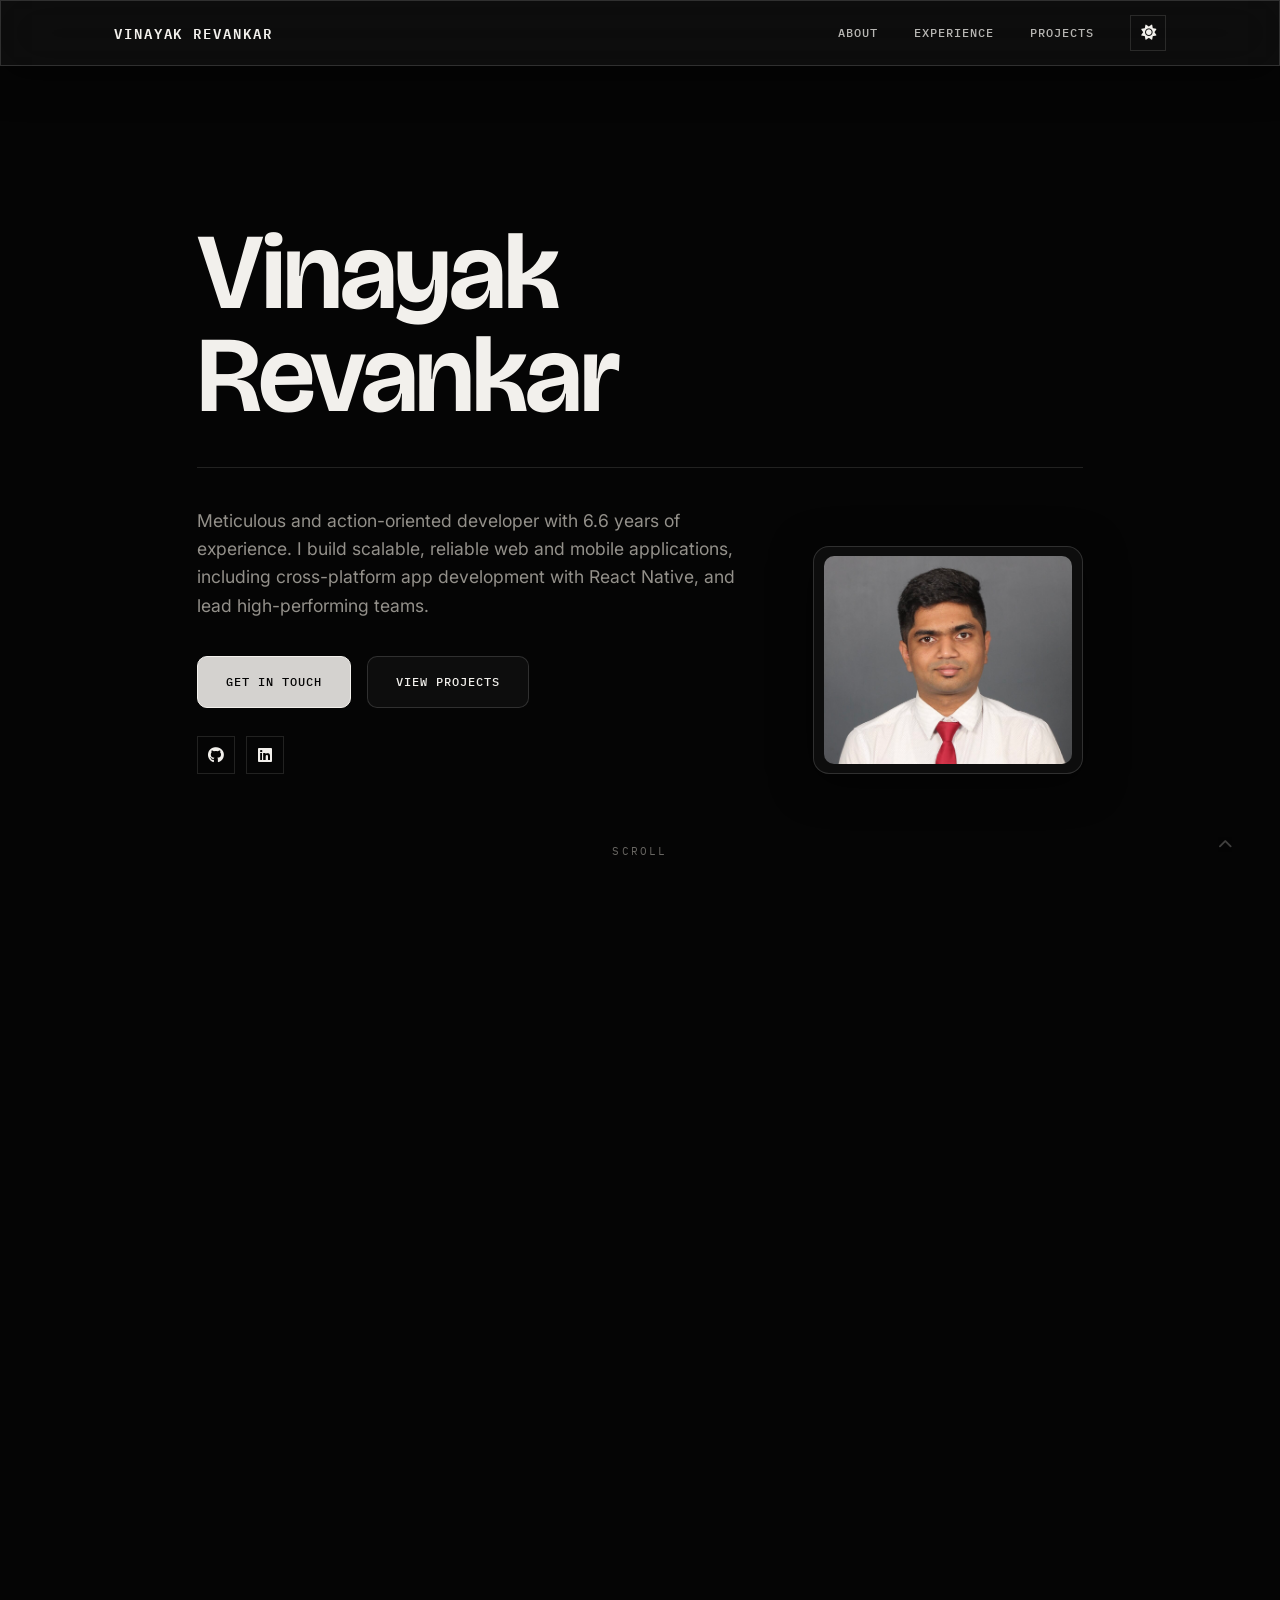
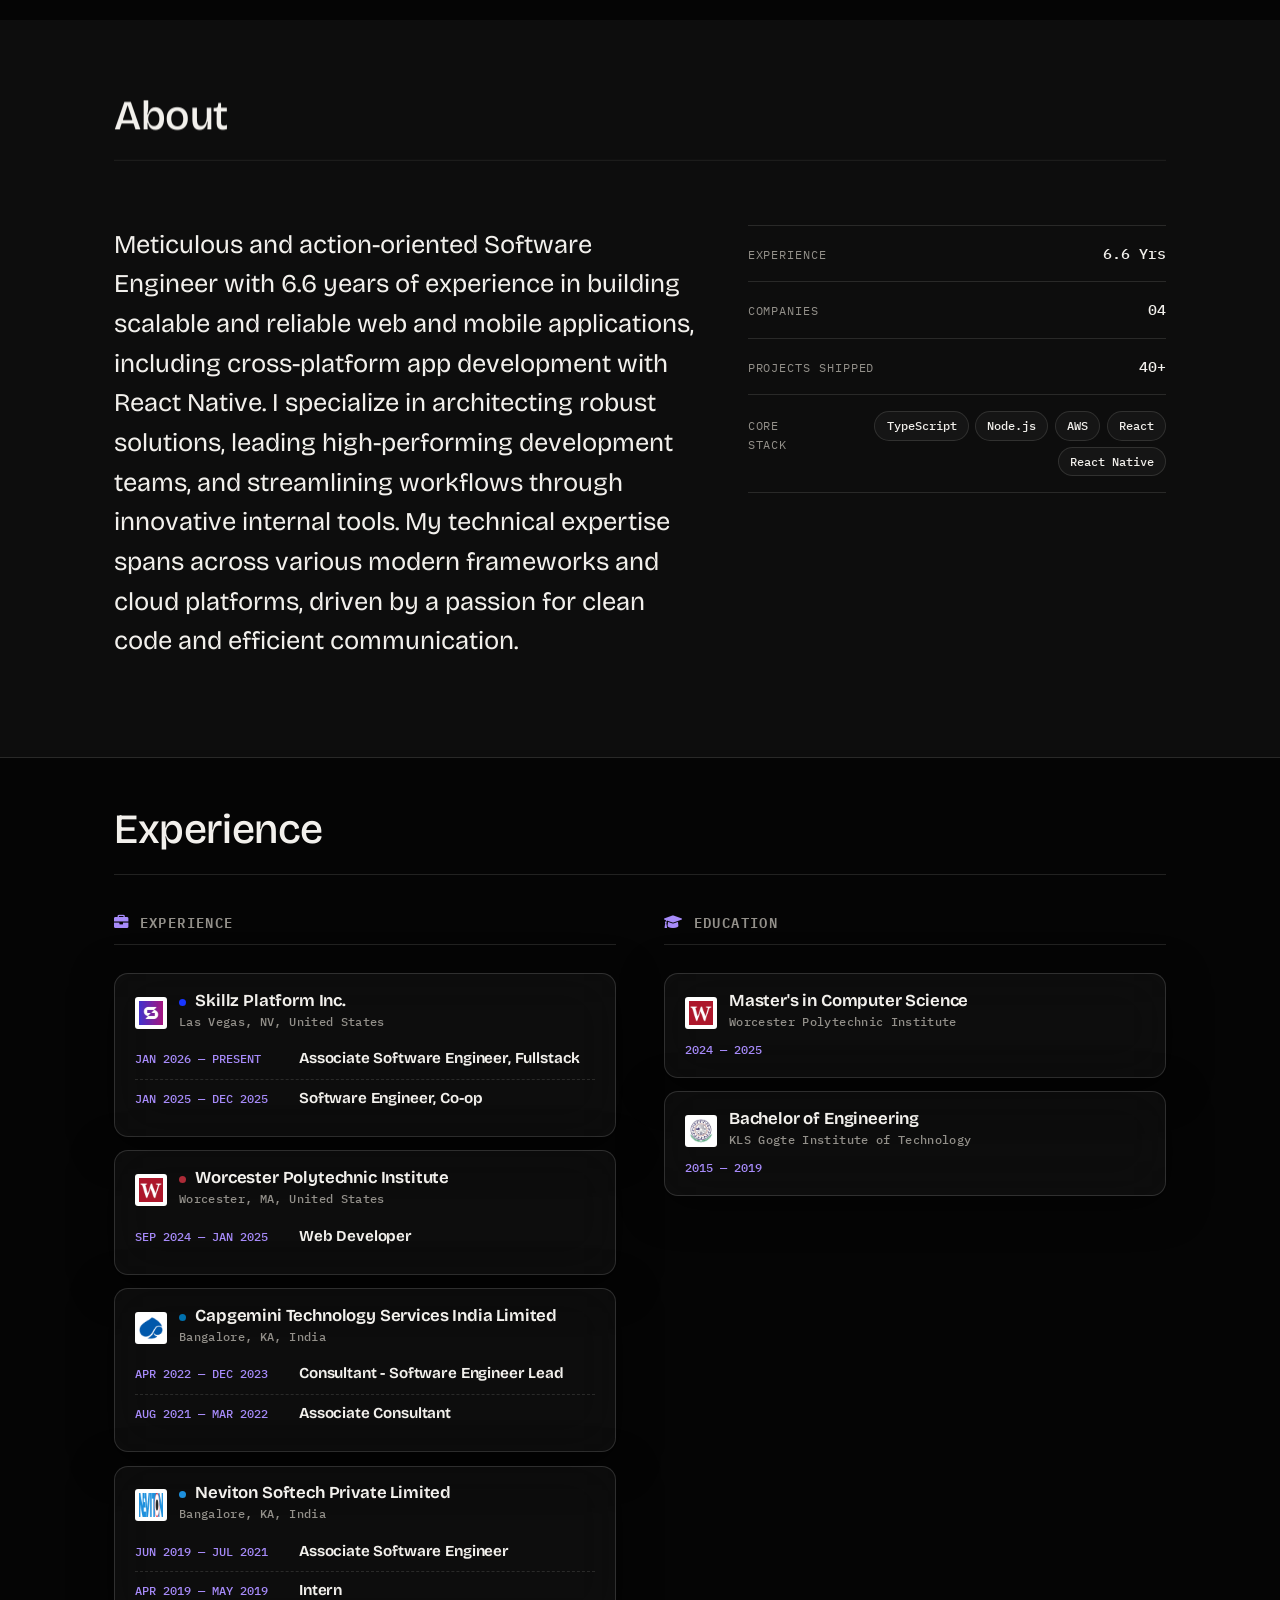
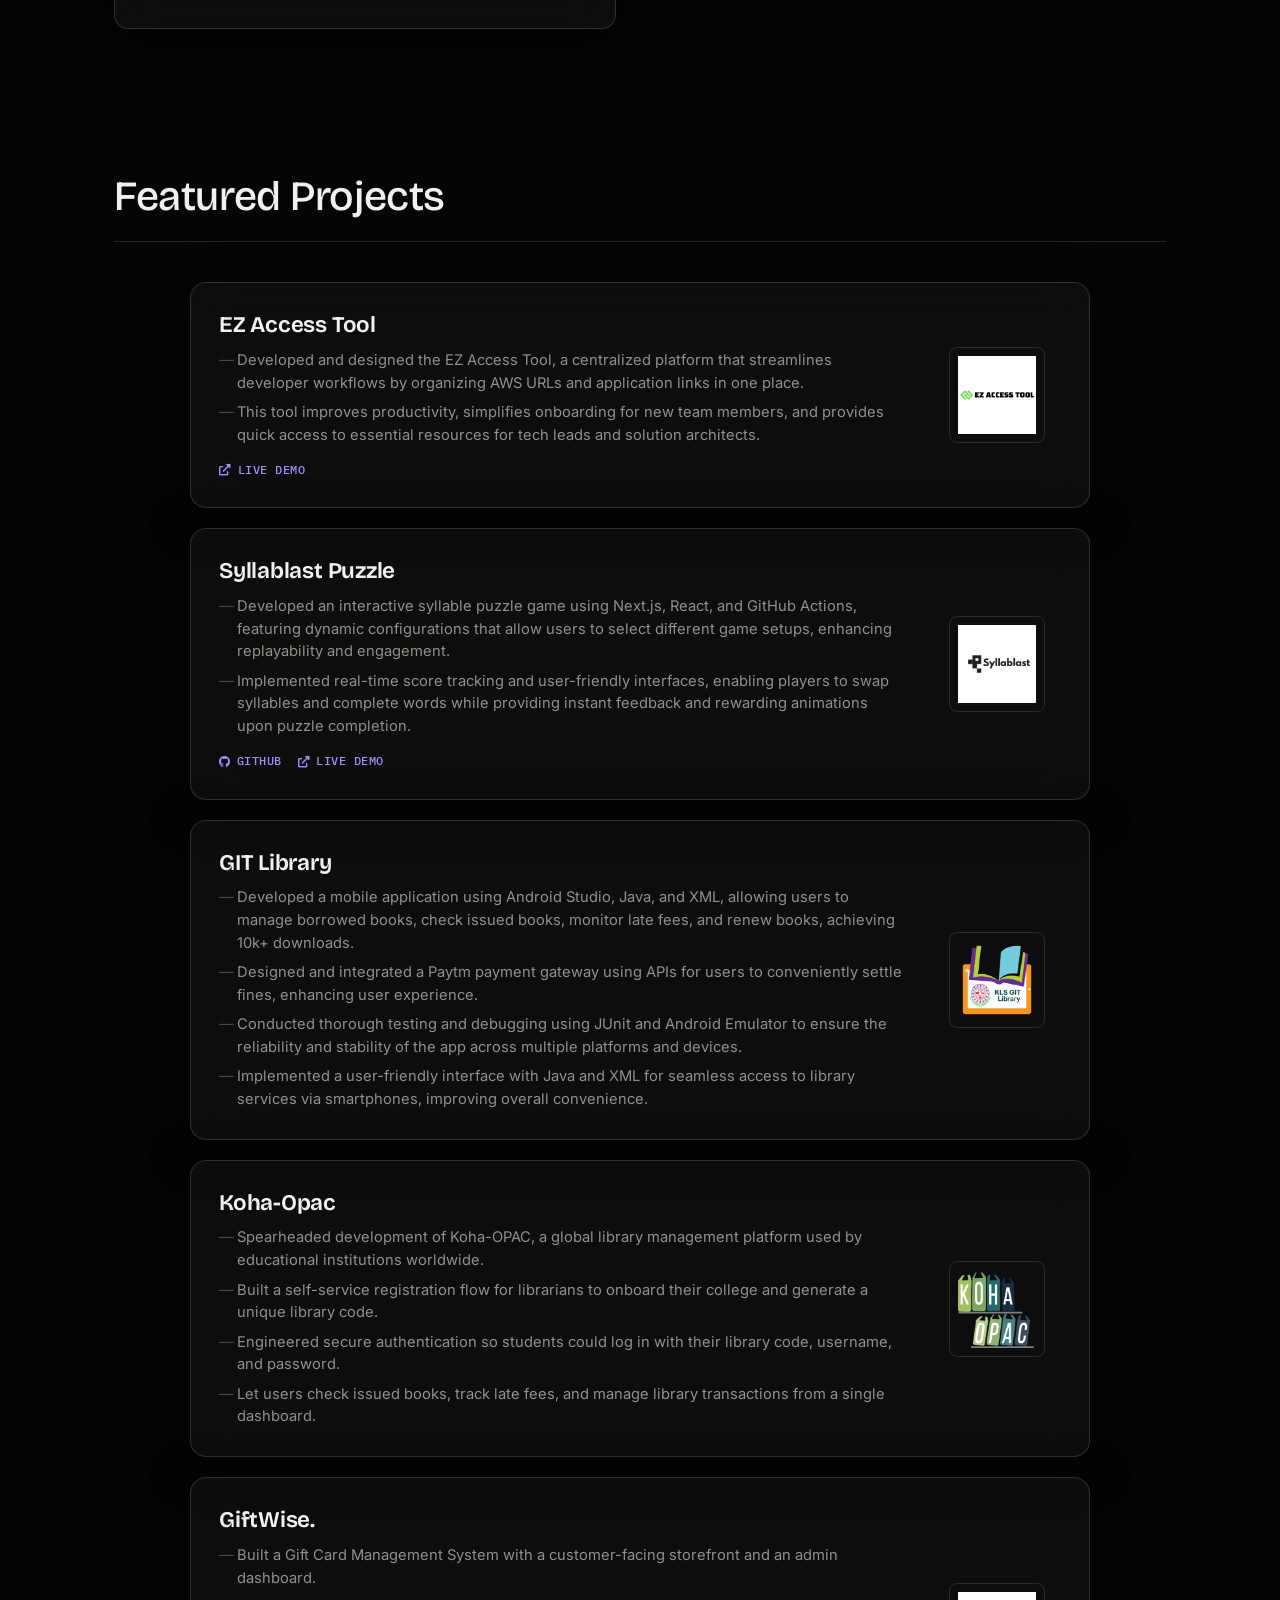
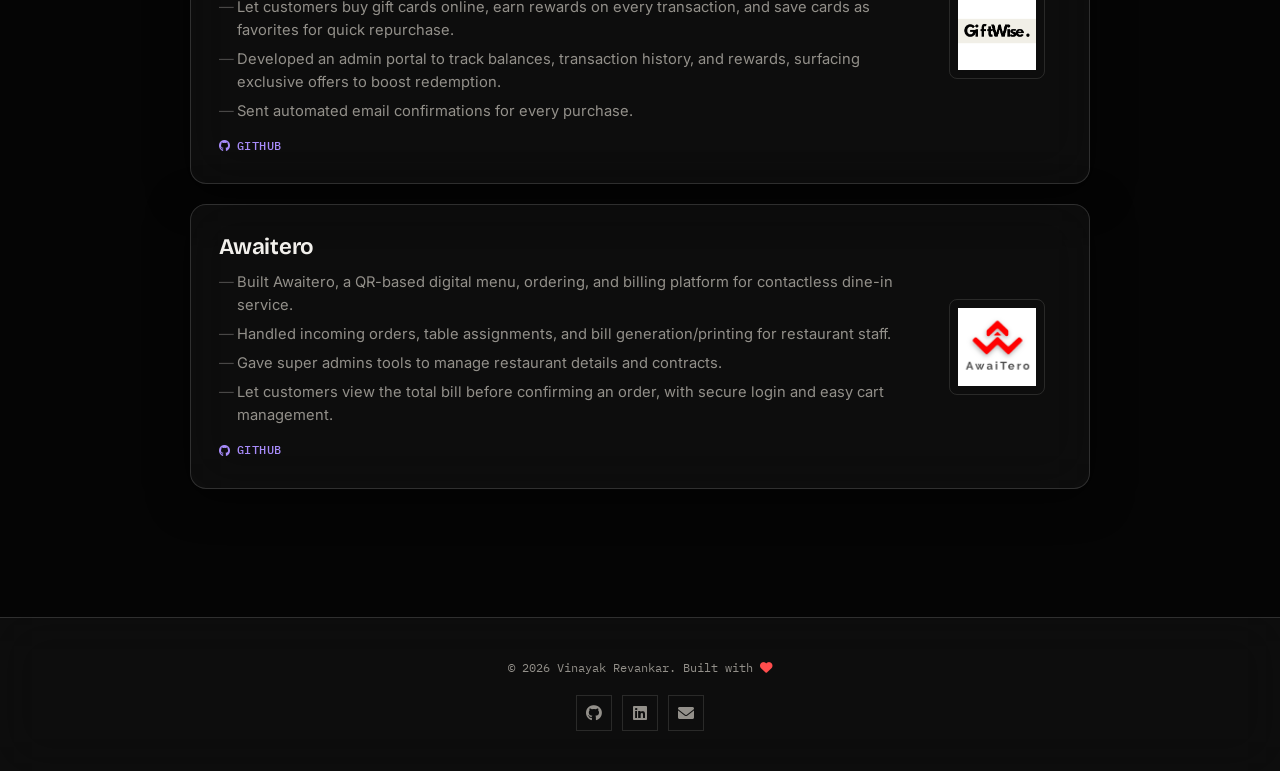
==== commit f984167d: "minor changes" ====
--- a/index.html
+++ b/index.html
@@ -94,13 +94,14 @@
    <main id="main-content">
       <!-- Hero Section -->
       <section class="hero-section" id="hero">
+        <div class="hero-sticky">
          <div class="container hero-content reveal">
             <h1 class="hero-title"><span class="title-line">Vinayak</span><span class="title-line">Revankar</span></h1>
             <div class="hero-lower">
                <div class="hero-text">
                   <p class="hero-description">
                      Meticulous and action-oriented developer with <span id="heroYearsDesc">6</span> years of experience. I build scalable, reliable
-                     software applications and lead high-performing teams.
+                     web and mobile applications, including cross-platform app development with React Native, and lead high-performing teams.
                   </p>
                   <div class="hero-actions">
                      <a href="mailto:vinayakanrevankar@gmail.com" class="btn btn-primary">Get in Touch</a>
@@ -126,6 +127,7 @@
             <div class="scroll-line"></div>
             <span>Scroll</span>
          </div>
+        </div>
       </section>
 
       <section class="about-section section" id="about">
@@ -423,13 +425,22 @@
          }, { threshold: 0.4 });
          document.querySelectorAll('#aboutStats dd[data-count]').forEach(el => countObserver.observe(el));
 
-         // Cursor-tracked spotlight glow on glass cards
+         // Cursor-tracked spotlight glow + 3D tilt on glass cards
          document.addEventListener('pointermove', (e) => {
             const card = e.target.closest('.project-card, .timeline-item');
             if (!card) return;
             const rect = card.getBoundingClientRect();
-            card.style.setProperty('--mx', `${e.clientX - rect.left}px`);
-            card.style.setProperty('--my', `${e.clientY - rect.top}px`);
+            const x = e.clientX - rect.left;
+            const y = e.clientY - rect.top;
+            card.style.setProperty('--mx', `${x}px`);
+            card.style.setProperty('--my', `${y}px`);
+
+            if (card.classList.contains('project-card')) {
+               const px = x / rect.width - 0.5;
+               const py = y / rect.height - 0.5;
+               card.style.setProperty('--rx', `${px * 12}deg`);
+               card.style.setProperty('--ry', `${py * -10}deg`);
+            }
          });
 
          // Populate Experience
@@ -463,8 +474,10 @@
          // Initialize Reveal Observer
          document.querySelectorAll('.reveal').forEach(el => observer.observe(el));
 
-         // Scroll-linked parallax: text drifts as it moves through the viewport
-         const parallaxTitleEls = document.querySelectorAll('.hero-title');
+         // Scroll-linked motion: Apple-style pinned hero (shrinks + fades while pinned),
+         // and section headings drift as they pass through the viewport.
+         const heroSection = document.querySelector('.hero-section');
+         const heroContent = document.querySelector('.hero-content');
          const parallaxHeadingEls = document.querySelectorAll('.section-title');
          const reduceMotionParallax = window.matchMedia('(prefers-reduced-motion: reduce)').matches;
 
@@ -474,12 +487,19 @@
             const updateParallax = () => {
                const vh = window.innerHeight;
 
-               parallaxTitleEls.forEach(el => {
-                  const rect = el.getBoundingClientRect();
-                  const progress = ((rect.top + rect.height / 2) - vh / 2) / vh;
-                  const clamped = Math.max(-1, Math.min(1, progress));
-                  el.style.setProperty('--parallax-x', `${clamped * -36}px`);
-               });
+               if (heroSection && heroContent) {
+                  const pinDistance = heroSection.offsetHeight - vh;
+                  const scrolled = Math.min(Math.max(-heroSection.getBoundingClientRect().top, 0), pinDistance);
+                  const progress = pinDistance > 0 ? scrolled / pinDistance : 0;
+                  if (progress > 0) {
+                     const scale = 1 - progress * 0.18;
+                     heroContent.style.transform = `scale(${scale})`;
+                     heroContent.style.opacity = `${Math.max(0, 1 - progress * 1.15)}`;
+                  } else {
+                     heroContent.style.transform = '';
+                     heroContent.style.opacity = '';
+                  }
+               }
 
                parallaxHeadingEls.forEach(el => {
                   const rect = el.getBoundingClientRect();
--- a/assets/styles/design-system.css
+++ b/assets/styles/design-system.css
@@ -266,13 +266,13 @@
 /* Base Animations */
 .reveal {
     opacity: 0;
-    transform: translateY(22px);
+    transform: translateY(28px) scale(0.97);
     transition: all 0.8s cubic-bezier(0.2, 1, 0.3, 1);
 }
 
 .reveal.active {
     opacity: 1;
-    transform: translateY(0);
+    transform: translateY(0) scale(1);
 }
 
 /* Header & Nav */
@@ -418,20 +418,40 @@
     color: var(--clr-primary);
 }
 
-/* Hero Section */
+/* Hero Section - pinned/scrubbed like Apple product pages: content stays fixed
+   on screen and shrinks/fades while you scroll through it, then releases. */
 .hero-section {
     position: relative;
     isolation: isolate;
-    min-height: 100vh;
+    min-height: 180vh;
+}
+
+.hero-sticky {
+    position: sticky;
+    top: 0;
+    height: 100vh;
     display: flex;
     align-items: center;
     padding-top: 96px;
+    overflow: hidden;
+}
+
+@media (prefers-reduced-motion: reduce) {
+    .hero-section {
+        min-height: 100vh;
+    }
+
+    .hero-sticky {
+        position: static;
+        height: auto;
+    }
 }
 
 .hero-content {
     display: flex;
     flex-direction: column;
     gap: 2.5rem;
+    will-change: transform, opacity;
 }
 
 .hero-title {
@@ -441,8 +461,6 @@
     letter-spacing: -0.02em;
     margin-bottom: 0;
     overflow: hidden;
-    transform: translateX(var(--parallax-x, 0px));
-    will-change: transform;
 }
 
 .title-line {
@@ -959,6 +977,7 @@
     gap: 1.25rem;
     max-width: 900px;
     margin: 0 auto;
+    perspective: 1400px;
 }
 
 .project-card {
@@ -976,7 +995,15 @@
     box-shadow: var(--glass-shadow);
     backdrop-filter: var(--glass-blur);
     -webkit-backdrop-filter: var(--glass-blur);
-    transition: transform var(--transition-bounce), border-color var(--transition-base), box-shadow var(--transition-base);
+    transition: transform var(--transition-bounce), opacity 0.6s ease, border-color var(--transition-base), box-shadow var(--transition-base);
+}
+
+/* World-class entrance: cards tilt up into place out of 3D space as they scroll into view.
+   :not(.active) makes this rule stop matching entirely once revealed, so it can never
+   compete with .project-card:hover's tilt transform after that point. */
+.project-card.reveal:not(.active) {
+    transform: translateY(40px) scale(0.94) rotateX(10deg);
+    transform-origin: bottom center;
 }
 
 .project-card::after {
@@ -992,7 +1019,7 @@
 }
 
 .project-card:hover {
-    transform: translateY(-3px);
+    transform: translateY(-6px) scale(1.015) perspective(900px) rotateX(var(--ry, 0deg)) rotateY(var(--rx, 0deg));
     border-color: var(--clr-primary);
 }
 
